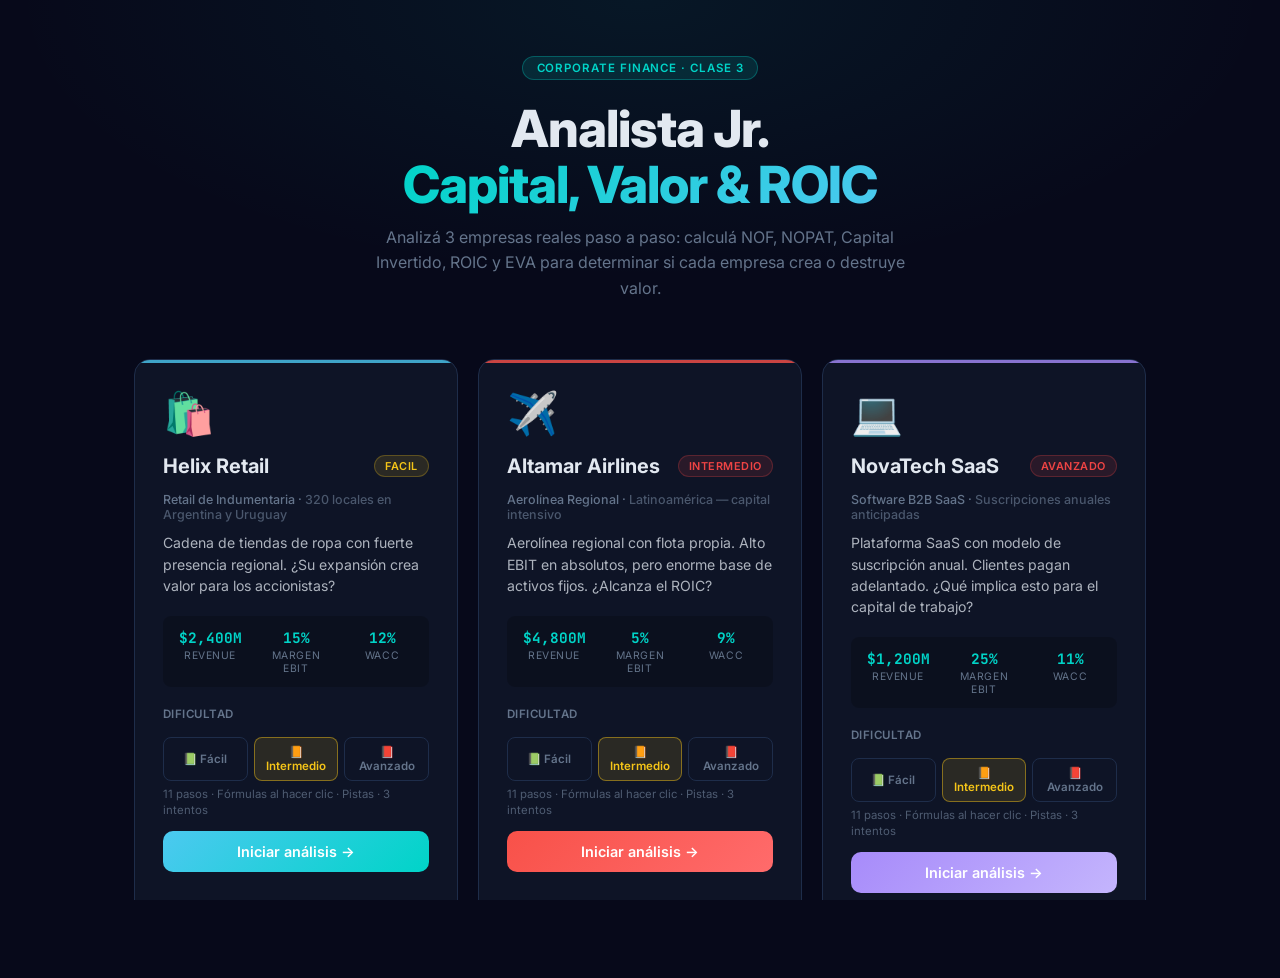
==== index.html @ ceae3098 "Rename game_c3.html to index.html" ====
<!DOCTYPE html>
<html lang="es">
<head>
<meta charset="UTF-8">
<meta name="viewport" content="width=device-width, initial-scale=1.0">
<title>Analista Jr. — Clase 3 · UdeSA Corporate Finance</title>
<link rel="preconnect" href="https://fonts.googleapis.com">
<link rel="preconnect" href="https://fonts.gstatic.com" crossorigin>
<link href="https://fonts.googleapis.com/css2?family=Inter:wght@300;400;500;600;700;800&family=JetBrains+Mono:wght@400;500;700&display=swap" rel="stylesheet">
<style>
:root {
  --bg: #07091A;
  --card: #0E1426;
  --card2: #131C35;
  --teal: #00D4C8;
  --green: #22C55E;
  --red: #EF4444;
  --yellow: #F5C518;
  --blue: #4CC9F0;
  --purple: #A78BFA;
  --text: #E2E8F0;
  --muted: #64748B;
  --border: #1E2D4A;
}
*{box-sizing:border-box;margin:0;padding:0}
html,body{height:100%;font-family:'Inter',sans-serif;background:var(--bg);color:var(--text);overflow-x:hidden}
.mono{font-family:'JetBrains Mono',monospace}

/* ─── SCREENS ─── */
.screen{display:none;opacity:0;transition:opacity .35s ease,transform .35s ease;transform:translateY(8px)}
.screen.active{display:flex;flex-direction:column;opacity:1;transform:translateY(0)}

/* ─── HOME SCREEN ─── */
#homeScreen{min-height:100vh;padding:0}
.home-hero{text-align:center;padding:56px 24px 40px;background:radial-gradient(ellipse 900px 400px at 50% 0%,rgba(0,212,200,.07) 0%,transparent 70%)}
.home-hero .badge{display:inline-block;background:rgba(0,212,200,.12);border:1px solid rgba(0,212,200,.3);color:var(--teal);font-size:.72rem;font-weight:600;letter-spacing:.08em;text-transform:uppercase;padding:4px 14px;border-radius:999px;margin-bottom:20px}
.home-hero h1{font-size:clamp(2rem,5vw,3.2rem);font-weight:800;letter-spacing:-.02em;line-height:1.1;margin-bottom:12px}
.home-hero h1 span{background:linear-gradient(135deg,var(--teal),var(--blue));-webkit-background-clip:text;-webkit-text-fill-color:transparent;background-clip:text}
.home-hero p{color:var(--muted);font-size:1rem;max-width:540px;margin:0 auto 10px;line-height:1.6}
.home-hero .sub{font-size:.82rem;color:var(--muted);opacity:.7}
.cases-grid{display:grid;grid-template-columns:repeat(auto-fit,minmax(300px,1fr));gap:20px;max-width:1060px;margin:0 auto;padding:8px 24px 56px}
.case-card{background:var(--card);border:1px solid var(--border);border-radius:16px;padding:28px;cursor:pointer;transition:transform .2s,box-shadow .2s,border-color .2s;position:relative;overflow:hidden}
.case-card::before{content:'';position:absolute;top:0;left:0;right:0;height:3px;background:var(--accent-color);opacity:.8}
.case-card:hover{transform:translateY(-4px);box-shadow:0 20px 60px rgba(0,0,0,.5);border-color:var(--accent-color)}
.case-icon{font-size:2.6rem;margin-bottom:16px;display:block}
.case-meta{display:flex;align-items:center;gap:10px;margin-bottom:14px}
.case-name{font-size:1.25rem;font-weight:700;flex:1}
.difficulty-badge{font-size:.68rem;font-weight:600;padding:3px 10px;border-radius:999px;letter-spacing:.05em;text-transform:uppercase}
.diff-intermedio{background:rgba(245,197,24,.12);color:var(--yellow);border:1px solid rgba(245,197,24,.25)}
.diff-avanzado{background:rgba(239,68,68,.12);color:var(--red);border:1px solid rgba(239,68,68,.25)}
/* ── Difficulty selector ── */
.diff-selector{display:flex;gap:6px;margin:16px 0 6px;flex-wrap:wrap}
.diff-pill{flex:1;padding:7px 6px;border-radius:8px;border:1px solid var(--border);background:transparent;color:var(--muted);font-family:'Inter',sans-serif;font-size:.72rem;font-weight:600;cursor:pointer;transition:all .2s;text-align:center;min-width:68px}
.diff-pill:hover{border-color:rgba(255,255,255,.25);color:var(--text)}
.diff-pill.dp-f.active{background:rgba(34,197,94,.12);border-color:rgba(34,197,94,.45);color:var(--green)}
.diff-pill.dp-a.active{background:rgba(245,197,24,.12);border-color:rgba(245,197,24,.45);color:var(--yellow)}
.diff-pill.dp-s.active{background:rgba(239,68,68,.12);border-color:rgba(239,68,68,.45);color:var(--red)}
.diff-desc{font-size:.71rem;color:var(--muted);min-height:15px;margin-bottom:12px;line-height:1.4;opacity:.75}
/* ── Difficulty badge in header ── */
.hdr-diff-badge{font-size:.68rem;font-weight:700;padding:3px 10px;border-radius:20px;letter-spacing:.04em}
.case-sector{font-size:.78rem;color:var(--muted);margin-bottom:10px;font-weight:500}
.case-tagline{font-size:.88rem;color:var(--text);opacity:.75;line-height:1.5;margin-bottom:20px}
.case-stats{display:flex;gap:16px;margin-bottom:20px;padding:12px;background:rgba(0,0,0,.2);border-radius:8px}
.case-stat{text-align:center;flex:1}
.case-stat .val{font-family:'JetBrains Mono',monospace;font-size:.9rem;font-weight:700;color:var(--teal)}
.case-stat .lbl{font-size:.65rem;color:var(--muted);text-transform:uppercase;letter-spacing:.05em;margin-top:2px}
.btn-start{width:100%;padding:12px;border:none;border-radius:10px;font-family:'Inter',sans-serif;font-size:.9rem;font-weight:600;cursor:pointer;background:linear-gradient(135deg,var(--accent-color),var(--accent-color2,var(--accent-color)));color:#fff;transition:opacity .2s,transform .1s}
.btn-start:hover{opacity:.9;transform:scale(1.01)}
.btn-start:active{transform:scale(.99)}

/* ─── GAME SCREEN ─── */
#gameScreen{min-height:100vh}
.game-header{display:flex;align-items:center;gap:16px;padding:14px 24px;background:rgba(14,20,38,.9);backdrop-filter:blur(12px);border-bottom:1px solid var(--border);position:sticky;top:0;z-index:100}
.btn-back{background:none;border:1px solid var(--border);color:var(--muted);padding:7px 14px;border-radius:8px;cursor:pointer;font-size:.82rem;font-family:'Inter',sans-serif;transition:all .2s;white-space:nowrap}
.btn-back:hover{border-color:var(--text);color:var(--text)}
.header-case{display:flex;align-items:center;gap:10px;flex:1}
.header-case-icon{font-size:1.4rem}
.header-case-name{font-weight:700;font-size:1rem}
.header-score{font-family:'JetBrains Mono',monospace;font-size:.9rem;color:var(--yellow);font-weight:700;white-space:nowrap}
.progress-bar-wrap{display:flex;align-items:center;gap:8px;flex:1;max-width:400px}
.progress-steps{display:flex;gap:4px;flex:1}
.step-dot{height:6px;flex:1;border-radius:3px;background:var(--border);transition:background .4s}
.step-dot.done{background:var(--green)}
.step-dot.active{background:var(--teal);animation:pulse-bar 1.5s ease-in-out infinite}
@keyframes pulse-bar{0%,100%{opacity:1}50%{opacity:.6}}
.step-label{font-size:.72rem;color:var(--muted);white-space:nowrap}

.game-body{display:grid;grid-template-columns:280px 1fr 240px;gap:0;flex:1;height:calc(100vh - 57px);overflow:hidden}

/* ─── DATA ROOM ─── */
.data-room{background:var(--card);border-right:1px solid var(--border);overflow-y:auto;padding:20px 16px}
.data-room::-webkit-scrollbar{width:4px}
.data-room::-webkit-scrollbar-track{background:transparent}
.data-room::-webkit-scrollbar-thumb{background:var(--border);border-radius:2px}
.dr-title{font-size:.7rem;font-weight:700;letter-spacing:.1em;text-transform:uppercase;color:var(--muted);margin-bottom:16px;display:flex;align-items:center;gap:6px}
.dr-section{margin-bottom:20px;padding:14px;border-radius:10px;border:1px solid transparent;transition:background .3s,border-color .3s}
.dr-section.highlight{background:rgba(0,212,200,.06);border-color:rgba(0,212,200,.2)}
.dr-section-title{font-size:.68rem;font-weight:700;text-transform:uppercase;letter-spacing:.08em;color:var(--muted);margin-bottom:10px;display:flex;align-items:center;gap:6px}
.dr-row{display:flex;justify-content:space-between;align-items:center;padding:5px 0;border-bottom:1px solid rgba(255,255,255,.04)}
.dr-row:last-child{border-bottom:none}
.dr-row-label{font-size:.78rem;color:var(--text);opacity:.8}
.dr-row-val{font-family:'JetBrains Mono',monospace;font-size:.8rem;font-weight:500;color:var(--teal)}
.dr-row.highlighted .dr-row-label{color:var(--teal);font-weight:600}
.dr-row.highlighted .dr-row-val{color:var(--yellow)}

/* ─── CENTER CONTENT ─── */
.center-content{overflow-y:auto;padding:28px 32px;background:var(--bg)}
.center-content::-webkit-scrollbar{width:5px}
.center-content::-webkit-scrollbar-track{background:transparent}
.center-content::-webkit-scrollbar-thumb{background:var(--border);border-radius:3px}
.step-header{margin-bottom:24px}
.step-number{font-size:.7rem;font-weight:700;text-transform:uppercase;letter-spacing:.1em;color:var(--muted);margin-bottom:6px}
.step-title{font-size:1.5rem;font-weight:700;margin-bottom:8px;line-height:1.2}
.step-task{font-size:.92rem;color:var(--text);opacity:.8;line-height:1.6;margin-bottom:20px}

.formula-toggle{display:inline-flex;align-items:center;gap:6px;background:transparent;border:1px solid rgba(0,212,200,.25);border-radius:20px;padding:5px 14px;color:var(--teal);font-size:.75rem;font-weight:600;cursor:pointer;margin-bottom:14px;transition:all .2s;user-select:none;font-family:'Inter',sans-serif}
.formula-toggle:hover{background:rgba(0,212,200,.08);border-color:var(--teal)}
.formula-toggle .ft-arrow{transition:transform .2s;font-size:.8rem}
.formula-toggle.open .ft-arrow{transform:rotate(90deg)}
.formula-box{display:none;background:var(--card2);border:1px solid rgba(0,212,200,.2);border-radius:10px;padding:16px 20px;margin-bottom:18px;border-left:3px solid var(--teal);animation:fadeSlide .2s ease}
.formula-box.open{display:block}
@keyframes fadeSlide{from{opacity:0;transform:translateY(-6px)}to{opacity:1;transform:translateY(0)}}
.formula-label{font-size:.65rem;text-transform:uppercase;letter-spacing:.08em;color:var(--muted);margin-bottom:8px}
.formula-code{font-family:'JetBrains Mono',monospace;font-size:1rem;color:var(--teal);font-weight:500}

.input-section{margin-bottom:20px}
.input-label{font-size:.8rem;font-weight:600;color:var(--muted);margin-bottom:8px;text-transform:uppercase;letter-spacing:.05em}
.answer-row{display:flex;gap:10px;align-items:center}
.answer-input{background:var(--card);border:2px solid var(--border);border-radius:10px;padding:12px 16px;font-family:'JetBrains Mono',monospace;font-size:1.1rem;color:var(--text);width:180px;outline:none;transition:border-color .2s}
.answer-input:focus{border-color:var(--teal)}
.answer-input.correct{border-color:var(--green);background:rgba(34,197,94,.08)}
.answer-input.wrong{border-color:var(--red);background:rgba(239,68,68,.08);animation:shake .4s ease}
.input-unit{font-family:'JetBrains Mono',monospace;font-size:.9rem;color:var(--muted)}
@keyframes shake{0%,100%{transform:translateX(0)}20%{transform:translateX(-6px)}40%{transform:translateX(6px)}60%{transform:translateX(-4px)}80%{transform:translateX(4px)}}
.btn-verify{padding:12px 24px;border:none;border-radius:10px;background:var(--teal);color:#07091A;font-family:'Inter',sans-serif;font-weight:700;font-size:.9rem;cursor:pointer;transition:all .2s}
.btn-verify:hover{background:#00b8ad;transform:scale(1.02)}
.btn-verify:active{transform:scale(.98)}
.btn-verify:disabled{opacity:.4;cursor:not-allowed;transform:none}
.btn-hint{padding:10px 18px;border:1px solid var(--border);border-radius:10px;background:transparent;color:var(--muted);font-family:'Inter',sans-serif;font-size:.82rem;cursor:pointer;transition:all .2s}
.btn-hint:hover{border-color:var(--yellow);color:var(--yellow)}

.feedback-box{padding:14px 18px;border-radius:10px;margin-top:16px;font-size:.88rem;line-height:1.6;display:none}
.feedback-box.correct{background:rgba(34,197,94,.1);border:1px solid rgba(34,197,94,.25);color:var(--green);display:block}
.feedback-box.wrong{background:rgba(239,68,68,.1);border:1px solid rgba(239,68,68,.25);color:var(--red);display:block}
.feedback-box.info{background:rgba(0,212,200,.08);border:1px solid rgba(0,212,200,.2);color:var(--teal);display:block}

.hint-box{background:rgba(245,197,24,.07);border:1px solid rgba(245,197,24,.2);border-radius:10px;padding:14px 18px;margin-top:14px;font-size:.85rem;color:var(--yellow);line-height:1.6;display:none}
.hint-box.visible{display:block}

.attempts-row{display:flex;gap:6px;margin-top:10px;align-items:center}
.attempt-dot{width:8px;height:8px;border-radius:50%;background:var(--border)}
.attempt-dot.used.first{background:var(--green)}
.attempt-dot.used{background:var(--red)}
.attempts-label{font-size:.72rem;color:var(--muted)}

.btn-next{padding:12px 28px;border:none;border-radius:10px;background:linear-gradient(135deg,var(--teal),var(--blue));color:#07091A;font-family:'Inter',sans-serif;font-weight:700;font-size:.95rem;cursor:pointer;transition:all .2s;display:none;margin-top:20px}
.btn-next:hover{opacity:.9;transform:scale(1.02)}
.btn-next.visible{display:inline-block}
.btn-next.pulse{animation:pulse-btn 1.5s ease-in-out infinite}
@keyframes pulse-btn{0%,100%{box-shadow:0 0 0 0 rgba(0,212,200,.4)}50%{box-shadow:0 0 0 8px rgba(0,212,200,0)}}

/* classification step */
.classify-grid{display:grid;gap:12px}
.classify-item{background:var(--card);border:1px solid var(--border);border-radius:10px;padding:14px 16px}
.classify-item-name{font-size:.88rem;font-weight:600;margin-bottom:10px}
.classify-item-val{font-family:'JetBrains Mono',monospace;font-size:.8rem;color:var(--teal);margin-bottom:10px}
.classify-btns{display:flex;gap:6px;flex-wrap:wrap}
.classify-btn{padding:6px 12px;border-radius:6px;border:1px solid var(--border);background:transparent;color:var(--muted);font-size:.75rem;font-weight:600;cursor:pointer;transition:all .2s;font-family:'Inter',sans-serif}
.classify-btn:hover{border-color:var(--text);color:var(--text)}
.classify-btn.selected-activo{background:rgba(76,201,240,.15);border-color:var(--blue);color:var(--blue)}
.classify-btn.selected-pasivo{background:rgba(239,68,68,.15);border-color:var(--red);color:var(--red)}
.classify-btn.selected-noOp{background:rgba(100,116,139,.15);border-color:var(--muted);color:var(--muted)}
.classify-item.correct-item{border-color:var(--green);background:rgba(34,197,94,.05)}
.classify-item.wrong-item{border-color:var(--red);background:rgba(239,68,68,.05)}
.classify-item-feedback{font-size:.72rem;margin-top:6px;font-weight:600;display:none}
.classify-item.correct-item .classify-item-feedback{display:block;color:var(--green)}
.classify-item.wrong-item .classify-item-feedback{display:block;color:var(--red)}

/* dupont tree */
.dupont-tree{margin-top:20px;background:var(--card2);border:1px solid var(--border);border-radius:12px;padding:20px}
.dupont-title{font-size:.72rem;text-transform:uppercase;letter-spacing:.08em;color:var(--muted);margin-bottom:16px;font-weight:700}
.dupont-row{display:flex;align-items:center;justify-content:center;gap:12px;margin-bottom:10px;flex-wrap:wrap}
.dupont-box{background:var(--card);border:1px solid var(--border);border-radius:8px;padding:10px 16px;text-align:center;min-width:120px}
.dupont-box-label{font-size:.65rem;text-transform:uppercase;letter-spacing:.05em;color:var(--muted);margin-bottom:4px}
.dupont-box-val{font-family:'JetBrains Mono',monospace;font-size:1rem;font-weight:700;color:var(--teal)}
.dupont-op{font-size:1.2rem;color:var(--muted);font-weight:300}
.dupont-box.highlight{border-color:var(--teal);background:rgba(0,212,200,.08)}
.dupont-box.highlight .dupont-box-val{color:var(--yellow)}

/* eva step */
.comparison-card{display:grid;grid-template-columns:1fr 1fr;gap:16px;margin-top:16px}
.cmp-item{background:var(--card2);border:1px solid var(--border);border-radius:12px;padding:16px;text-align:center}
.cmp-label{font-size:.72rem;text-transform:uppercase;letter-spacing:.08em;color:var(--muted);margin-bottom:8px;font-weight:700}
.cmp-val{font-family:'JetBrains Mono',monospace;font-size:1.8rem;font-weight:700}
.cmp-val.teal{color:var(--teal)}
.cmp-val.yellow{color:var(--yellow)}
.verdict-compare{text-align:center;margin-top:14px;padding:12px;border-radius:10px;font-weight:700;font-size:.95rem}
.verdict-compare.positive{background:rgba(34,197,94,.1);color:var(--green);border:1px solid rgba(34,197,94,.2)}
.verdict-compare.negative{background:rgba(239,68,68,.1);color:var(--red);border:1px solid rgba(239,68,68,.2)}

.mc-options{display:flex;flex-direction:column;gap:10px;margin-top:16px}
.mc-option{padding:14px 18px;border:1px solid var(--border);border-radius:10px;cursor:pointer;transition:all .2s;font-size:.9rem;line-height:1.4}
.mc-option:hover{border-color:var(--teal);background:rgba(0,212,200,.05)}
.mc-option.selected{border-color:var(--teal);background:rgba(0,212,200,.08)}
.mc-option.correct{border-color:var(--green);background:rgba(34,197,94,.1);color:var(--green)}
.mc-option.wrong{border-color:var(--red);background:rgba(239,68,68,.1);color:var(--red)}

/* ─── NOTEBOOK ─── */
.notebook{background:var(--card);border-left:1px solid var(--border);padding:20px 16px;overflow-y:auto}
.notebook::-webkit-scrollbar{width:4px}
.notebook::-webkit-scrollbar-thumb{background:var(--border);border-radius:2px}
.nb-title{font-size:.7rem;font-weight:700;letter-spacing:.1em;text-transform:uppercase;color:var(--muted);margin-bottom:16px;display:flex;align-items:center;gap:6px}
.nb-row{display:flex;justify-content:space-between;align-items:center;padding:8px 0;border-bottom:1px solid rgba(255,255,255,.04)}
.nb-row:last-child{border-bottom:none}
.nb-label{font-size:.78rem;color:var(--muted)}
.nb-val{font-family:'JetBrains Mono',monospace;font-size:.85rem;font-weight:600;color:var(--muted);transition:color .4s,opacity .4s}
.nb-val.filled{color:var(--teal)}
.nb-val.filled.flash{animation:nb-flash .6s ease}
@keyframes nb-flash{0%{background:rgba(0,212,200,.3);border-radius:4px}100%{background:transparent}}
.nb-divider{border-top:1px solid var(--border);margin:8px 0}

/* ─── RESULTS SCREEN ─── */
#resultsScreen{min-height:100vh;padding:0;align-items:stretch}
.results-header{display:flex;align-items:center;gap:16px;padding:14px 24px;background:rgba(14,20,38,.9);border-bottom:1px solid var(--border)}
.results-body{flex:1;padding:40px 24px;max-width:900px;margin:0 auto;width:100%}
.verdict-card{border-radius:20px;padding:36px;margin-bottom:36px;text-align:center;position:relative;overflow:hidden}
.verdict-card::before{content:'';position:absolute;inset:0;background:radial-gradient(ellipse 600px 300px at 50% 50%,rgba(255,255,255,.04) 0%,transparent 70%)}
.verdict-card.crea{background:linear-gradient(135deg,rgba(34,197,94,.12),rgba(0,212,200,.08));border:1px solid rgba(34,197,94,.25)}
.verdict-card.destruye{background:linear-gradient(135deg,rgba(239,68,68,.12),rgba(245,197,24,.04));border:1px solid rgba(239,68,68,.25)}
.verdict-icon{font-size:3.5rem;margin-bottom:12px;display:block}
.verdict-title{font-size:2rem;font-weight:800;margin-bottom:8px;letter-spacing:-.02em}
.verdict-title.green{color:var(--green)}
.verdict-title.red{color:var(--red)}
.verdict-subtitle{font-size:1rem;color:var(--text);opacity:.7;margin-bottom:16px}
.verdict-eva{font-family:'JetBrains Mono',monospace;font-size:1.4rem;font-weight:700}
.results-grid{display:grid;grid-template-columns:repeat(auto-fit,minmax(200px,1fr));gap:16px;margin-bottom:28px}
.result-metric{background:var(--card);border:1px solid var(--border);border-radius:12px;padding:20px;text-align:center}
.result-metric-label{font-size:.7rem;text-transform:uppercase;letter-spacing:.08em;color:var(--muted);margin-bottom:8px;font-weight:700}
.result-metric-val{font-family:'JetBrains Mono',monospace;font-size:1.6rem;font-weight:700;color:var(--teal)}
.score-section{background:var(--card2);border:1px solid var(--border);border-radius:16px;padding:28px;text-align:center;margin-bottom:28px}
.score-title{font-size:.8rem;text-transform:uppercase;letter-spacing:.1em;color:var(--muted);margin-bottom:10px;font-weight:700}
.score-value{font-family:'JetBrains Mono',monospace;font-size:3rem;font-weight:800;color:var(--yellow);margin-bottom:8px}
.score-rank{font-size:1.1rem;font-weight:700;color:var(--text);margin-bottom:4px}
.score-max{font-size:.8rem;color:var(--muted)}
.bonus-badge{display:inline-block;background:linear-gradient(135deg,rgba(245,197,24,.2),rgba(245,197,24,.1));border:1px solid rgba(245,197,24,.35);color:var(--yellow);padding:6px 18px;border-radius:999px;font-size:.82rem;font-weight:700;margin-top:10px;display:none}
.bonus-badge.visible{display:inline-block}
.results-actions{display:flex;gap:12px;justify-content:center;flex-wrap:wrap}
.btn-another{padding:14px 32px;border:none;border-radius:12px;background:linear-gradient(135deg,var(--teal),var(--blue));color:#07091A;font-family:'Inter',sans-serif;font-weight:700;font-size:1rem;cursor:pointer;transition:all .2s}
.btn-another:hover{opacity:.9;transform:scale(1.02)}
.btn-home-results{padding:14px 28px;border:1px solid var(--border);border-radius:12px;background:transparent;color:var(--text);font-family:'Inter',sans-serif;font-size:.9rem;cursor:pointer;transition:all .2s}
.btn-home-results:hover{border-color:var(--text)}

/* ─── MOBILE ─── */
@media(max-width:768px){
  .game-body{grid-template-columns:1fr;height:auto;overflow:visible}
  .data-room{border-right:none;border-bottom:1px solid var(--border);max-height:280px;overflow-y:auto}
  .notebook{border-left:none;border-top:1px solid var(--border)}
  .center-content{padding:20px 16px}
  .cases-grid{grid-template-columns:1fr}
  .game-header{flex-wrap:wrap;gap:10px}
  .progress-bar-wrap{min-width:100%;order:3}
  .comparison-card{grid-template-columns:1fr}
  .dupont-row{gap:8px}
}

/* scrollbars global */
::-webkit-scrollbar{width:6px;height:6px}
::-webkit-scrollbar-track{background:var(--bg)}
::-webkit-scrollbar-thumb{background:var(--border);border-radius:3px}

/* nof info boxes */
.nof-info{display:flex;gap:12px;margin-bottom:16px;flex-wrap:wrap}
.nof-box{background:var(--card2);border:1px solid var(--border);border-radius:8px;padding:12px 16px;flex:1;min-width:140px}
.nof-box-label{font-size:.65rem;text-transform:uppercase;letter-spacing:.06em;color:var(--muted);margin-bottom:4px}
.nof-box-val{font-family:'JetBrains Mono',monospace;font-size:1.1rem;font-weight:700;color:var(--blue)}

.step-content{animation:slide-in .3s ease}
@keyframes slide-in{from{opacity:0;transform:translateX(20px)}to{opacity:1;transform:translateX(0)}}
</style>
</head>
<body>

<!-- ═══════════════ HOME SCREEN ═══════════════ -->
<div id="homeScreen" class="screen active">
  <div class="home-hero">
    <div class="badge"> Corporate Finance · Clase 3</div>
    <h1>Analista Jr.<br><span>Capital, Valor & ROIC</span></h1>
    <p>Analizá 3 empresas reales paso a paso: calculá NOF, NOPAT, Capital Invertido, ROIC y EVA para determinar si cada empresa crea o destruye valor.</p>
  </div>
  <div class="cases-grid">
    <!-- cards injected by JS -->
  </div>
</div>

<!-- ═══════════════ GAME SCREEN ═══════════════ -->
<div id="gameScreen" class="screen">
  <div class="game-header">
    <button class="btn-back" onclick="confirmBack()">← Inicio</button>
    <div class="header-case">
      <span class="header-case-icon" id="hdrIcon"></span>
      <span class="header-case-name" id="hdrName"></span>
      <span class="hdr-diff-badge" id="hdrDiff" style="margin-left:8px;padding:3px 10px;border-radius:20px;font-size:.68rem;font-weight:700"></span>
    </div>
    <div class="progress-bar-wrap">
      <div class="progress-steps" id="progressDots"></div>
      <span class="step-label" id="stepLabel">Paso 1/10</span>
    </div>
    <div class="header-score">⭐ <span id="headerScore">0</span> pts</div>
  </div>
  <div class="game-body">
    <div class="data-room" id="dataRoom">
      <div class="dr-title">📊 Data Room</div>
      <!-- injected by JS -->
    </div>
    <div class="center-content" id="centerContent">
      <!-- injected by JS -->
    </div>
    <div class="notebook" id="notebook">
      <div class="nb-title">📋 Tu análisis</div>
      <!-- injected by JS -->
    </div>
  </div>
</div>

<!-- ═══════════════ RESULTS SCREEN ═══════════════ -->
<div id="resultsScreen" class="screen">
  <div class="results-header">
    <button class="btn-back" onclick="showHome()">← Inicio</button>
    <div class="header-case">
      <span class="header-case-icon" id="resIcon"></span>
      <span class="header-case-name" id="resName"></span>
    </div>
    <div class="header-score">⭐ <span id="resScoreHdr">0</span> pts</div>
  </div>
  <div class="results-body">
    <div class="verdict-card" id="verdictCard">
      <span class="verdict-icon" id="verdictIcon"></span>
      <div class="verdict-title" id="verdictTitle"></div>
      <div class="verdict-subtitle" id="verdictSubtitle"></div>
      <div class="verdict-eva mono" id="verdictEva"></div>
    </div>
    <div class="results-grid" id="resultsGrid"></div>
    <div class="score-section">
      <div class="score-title">Puntaje Final</div>
      <div class="score-value" id="finalScore">0</div>
      <div class="score-rank" id="finalRank"></div>
      <div class="score-max">Máximo: 800 pts (600 + 200 bonus)</div>
      <div class="bonus-badge" id="bonusBadge">🌟 ¡Analista Estrella! +200 bonus</div>
    </div>
    <div class="results-actions">
      <button class="btn-another" onclick="goNextCase()">Analizar otra empresa →</button>
      <button class="btn-home-results" onclick="showHome()">Volver al inicio</button>
    </div>
  </div>
</div>

<script>
// ═══════════════════════════════════════════════════════════════
// GAME DATA
// ═══════════════════════════════════════════════════════════════
const CASES = [
  {
    id: 0,
    icon: '🛍️',
    color: '#4CC9F0',
    color2: '#00D4C8',
    name: 'Helix Retail',
    sector: 'Retail de Indumentaria',
    sectorDetail: '320 locales en Argentina y Uruguay',
    difficulty: 'facil',
    diffClass: 'diff-intermedio',
    tagline: 'Cadena de tiendas de ropa con fuerte presencia regional. ¿Su expansión crea valor para los accionistas?',
    revenue: 2400, cogs: 1440, grossProfit: 960, grossMargin: 40,
    ebit: 360, ebitMargin: 15, tax: 30, nopat: 252, nopatMargin: 10.5, wacc: 12,
    dso: 30, dio: 122, dpo: 91, ccc: 61, capitalTurnover: 2.73, spread: 16.6,
    items: [
      { name: 'Cuentas por Cobrar', value: 200, cat: 'activo' },
      { name: 'Inventario', value: 480, cat: 'activo' },
      { name: 'Cuentas por Pagar', value: 360, cat: 'pasivo' },
      { name: 'Gastos Devengados', value: 120, cat: 'pasivo' },
      { name: 'Caja', value: 150, cat: 'noOp' },
      { name: 'Deuda CP', value: 200, cat: 'noOp' },
    ],
    afn: 600, ain: 80,
    nof: 200, ci: 880,
    roic: 28.636, eva: 146.16,
    verdict: 'crea',
    stats: [{ val: '$2,400M', lbl: 'Revenue' }, { val: '15%', lbl: 'Margen EBIT' }, { val: '12%', lbl: 'WACC' }]
  },
  {
    id: 1,
    icon: '✈️',
    color: '#F85149',
    color2: '#FF6B6B',
    name: 'Altamar Airlines',
    sector: 'Aerolínea Regional',
    sectorDetail: 'Latinoamérica — capital intensivo',
    difficulty: 'Intermedio',
    diffClass: 'diff-avanzado',
    tagline: 'Aerolínea regional con flota propia. Alto EBIT en absolutos, pero enorme base de activos fijos. ¿Alcanza el ROIC?',
    revenue: 4800, cogs: 3840, grossProfit: 960, grossMargin: 20,
    ebit: 240, ebitMargin: 5, tax: 30, nopat: 168, nopatMargin: 3.5, wacc: 9,
    dso: 15, dio: 34, dpo: 46, ccc: 3, capitalTurnover: 1.54, spread: -3.6,
    items: [
      { name: 'Cuentas por Cobrar', value: 200, cat: 'activo' },
      { name: 'Inventario Combustible', value: 360, cat: 'activo' },
      { name: 'Pagos Anticipados', value: 120, cat: 'activo' },
      { name: 'Cuentas por Pagar', value: 480, cat: 'pasivo' },
      { name: 'Ingresos Diferidos (tickets)', value: 400, cat: 'pasivo' },
      { name: 'Caja', value: 300, cat: 'noOp' },
      { name: 'Bonos LP', value: 2000, cat: 'noOp' },
    ],
    afn: 3200, ain: 120,
    nof: -200, ci: 3120,
    roic: 5.385, eva: -112.0,
    verdict: 'destruye',
    stats: [{ val: '$4,800M', lbl: 'Revenue' }, { val: '5%', lbl: 'Margen EBIT' }, { val: '9%', lbl: 'WACC' }]
  },
  {
    id: 2,
    icon: '💻',
    color: '#A78BFA',
    color2: '#C4B5FD',
    name: 'NovaTech SaaS',
    sector: 'Software B2B SaaS',
    sectorDetail: 'Suscripciones anuales anticipadas',
    difficulty: 'Avanzado',
    diffClass: 'diff-avanzado',
    tagline: 'Plataforma SaaS con modelo de suscripción anual. Clientes pagan adelantado. ¿Qué implica esto para el capital de trabajo?',
    revenue: 1200, cogs: 240, grossProfit: 960, grossMargin: 80,
    ebit: 300, ebitMargin: 25, tax: 30, nopat: 210, nopatMargin: 17.5, wacc: 11,
    dso: 55, dio: 0, dpo: 30, ccc: 25, capitalTurnover: 2.14, spread: 26.5,
    items: [
      { name: 'Cuentas por Cobrar', value: 180, cat: 'activo' },
      { name: 'Gastos Prepagos', value: 60, cat: 'activo' },
      { name: 'Cuentas por Pagar', value: 80, cat: 'pasivo' },
      { name: 'Accrued Liabilities', value: 40, cat: 'pasivo' },
      { name: 'Ingresos Diferidos', value: 200, cat: 'pasivo' },
      { name: 'Caja', value: 400, cat: 'noOp' },
      { name: 'Deuda LP', value: 600, cat: 'noOp' },
    ],
    afn: 160, ain: 480,
    nof: -80, ci: 560,
    roic: 37.5, eva: 148.0,
    verdict: 'crea',
    stats: [{ val: '$1,200M', lbl: 'Revenue' }, { val: '25%', lbl: 'Margen EBIT' }, { val: '11%', lbl: 'WACC' }]
  }
];

// ═══════════════════════════════════════════════════════════════
// DIFFICULTY CONFIG
// ═══════════════════════════════════════════════════════════════
const DIFF_KEYS = ['facil', 'intermedio', 'avanzado'];
const DIFFICULTY = {
  facil:      { label:'📗 Fácil',      maxAttempts:5, formulaOpen:true,  hideFormula:false, hints:true,  multiplier:1.0, showSolution:true  },
  intermedio: { label:'📙 Intermedio', maxAttempts:3, formulaOpen:false, hideFormula:false, hints:true,  multiplier:1.5, showSolution:true  },
  avanzado:   { label:'📕 Avanzado',   maxAttempts:2, formulaOpen:false, hideFormula:true,  hints:false, multiplier:2.0, showSolution:false }
};
const cardDifficulty = [1, 1, 1]; // default: intermedio

// ═══════════════════════════════════════════════════════════════
// STATE
// ═══════════════════════════════════════════════════════════════
let state = {
  currentCase: null,
  currentStep: 0,
  score: 0,
  difficulty: DIFFICULTY.intermedio,
  steps: [],
  stepAttempts: [],
  stepScores: [],
  notebook: { grossProfit: null, nopat: null, nof: null, ci: null, roic: null, spread: null, eva: null },
  classifyState: [],
  classifyVerified: false,
  allFirstTry: true,
  mcAnswered: false,
};

// ═══════════════════════════════════════════════════════════════
// SCREEN MANAGEMENT
// ═══════════════════════════════════════════════════════════════
function showScreen(id) {
  document.querySelectorAll('.screen').forEach(s => {
    s.classList.remove('active');
    s.style.display = 'none';
  });
  const el = document.getElementById(id);
  el.style.display = 'flex';
  requestAnimationFrame(() => el.classList.add('active'));
}

function showHome() {
  showScreen('homeScreen');
}

function confirmBack() {
  if (state.currentStep > 0) {
    if (!confirm('¿Salir del análisis? Perderás el progreso del caso actual.')) return;
  }
  showHome();
}

// ═══════════════════════════════════════════════════════════════
// HOME
// ═══════════════════════════════════════════════════════════════
function getDiffDesc(idx) {
  return [
    '10 pasos · Fórmulas visibles · Pistas · 5 intentos',
    '11 pasos · Fórmulas al hacer clic · Pistas · 3 intentos',
    '12 pasos · Sin fórmulas ni pistas · 2 intentos · ×2 pts'
  ][idx] || '';
}
function selectDiff(caseId, diffIdx) {
  cardDifficulty[caseId] = diffIdx;
  const sel = document.getElementById(`diffSel${caseId}`);
  if (sel) sel.querySelectorAll('.diff-pill').forEach((btn, i) => btn.classList.toggle('active', i === diffIdx));
  const desc = document.getElementById(`diffDesc${caseId}`);
  if (desc) desc.textContent = getDiffDesc(diffIdx);
}
function renderHome() {
  const grid = document.querySelector('.cases-grid');
  grid.innerHTML = CASES.map(c => `
    <div class="case-card" style="--accent-color:${c.color};--accent-color2:${c.color2}">
      <span class="case-icon">${c.icon}</span>
      <div class="case-meta">
        <span class="case-name">${c.name}</span>
        <span class="difficulty-badge ${c.diffClass}">${c.difficulty}</span>
      </div>
      <div class="case-sector">${c.sector} · <span style="opacity:.7">${c.sectorDetail}</span></div>
      <div class="case-tagline">${c.tagline}</div>
      <div class="case-stats">
        ${c.stats.map(s => `<div class="case-stat"><div class="val">${s.val}</div><div class="lbl">${s.lbl}</div></div>`).join('')}
      </div>
      <div style="font-size:.72rem;color:var(--muted);margin:14px 0 4px;font-weight:600;letter-spacing:.04em;text-transform:uppercase">Dificultad</div>
      <div class="diff-selector" id="diffSel${c.id}" onclick="event.stopPropagation()">
        <button class="diff-pill dp-f ${cardDifficulty[c.id]===0?'active':''}" onclick="selectDiff(${c.id},0)">📗 Fácil</button>
        <button class="diff-pill dp-a ${cardDifficulty[c.id]===1?'active':''}" onclick="selectDiff(${c.id},1)">📙 Intermedio</button>
        <button class="diff-pill dp-s ${cardDifficulty[c.id]===2?'active':''}" onclick="selectDiff(${c.id},2)">📕 Avanzado</button>
      </div>
      <div class="diff-desc" id="diffDesc${c.id}">${getDiffDesc(cardDifficulty[c.id])}</div>
      <button class="btn-start" style="background:linear-gradient(135deg,${c.color},${c.color2})" onclick="startCase(${c.id})">Iniciar análisis →</button>
    </div>
  `).join('');
}

// ═══════════════════════════════════════════════════════════════
// STEP SEQUENCE
// ═══════════════════════════════════════════════════════════════
function getStepSequence(diffKey) {
  const base = ['grossProfit','margenBruto','nopat','margenNopat','classify','nof','ci','roic','spread','eva'];
  if (diffKey === 'intermedio') {
    const s = [...base];
    s.splice(7, 0, 'turnover'); // insert after 'ci'
    return s; // 11 steps
  }
  if (diffKey === 'avanzado') {
    const s = [...base];
    s.splice(4, 0, 'ccc');      // insert before 'classify'
    s.splice(8, 0, 'turnover'); // insert after 'ci'
    return s; // 12 steps
  }
  return base; // facil: 10 steps
}

// ═══════════════════════════════════════════════════════════════
// START CASE
// ═══════════════════════════════════════════════════════════════
function startCase(id) {
  const diffKey = DIFF_KEYS[cardDifficulty[id]];
  state.difficulty = DIFFICULTY[diffKey];
  state.steps = getStepSequence(diffKey);
  state.currentCase = CASES[id];
  state.currentStep = 0;
  state.score = 0;
  state.stepAttempts = state.steps.map(() => 0);
  state.stepScores = state.steps.map(() => 0);
  state.notebook = { grossProfit: null, nopat: null, nof: null, ci: null, roic: null, spread: null, eva: null };
  state.classifyState = state.currentCase.items.map(() => null);
  state.classifyVerified = false;
  state.allFirstTry = true;
  state.mcAnswered = false;

  document.getElementById('hdrIcon').textContent = state.currentCase.icon;
  document.getElementById('hdrName').textContent = state.currentCase.name;
  const hdrDiff = document.getElementById('hdrDiff');
  if (hdrDiff) {
    const D = state.difficulty;
    hdrDiff.textContent = D.label;
    hdrDiff.style.cssText = D === DIFFICULTY.facil
      ? 'background:rgba(34,197,94,.12);color:#22C55E;border:1px solid rgba(34,197,94,.3)'
      : D === DIFFICULTY.intermedio
      ? 'background:rgba(245,197,24,.12);color:#F5C518;border:1px solid rgba(245,197,24,.3)'
      : 'background:rgba(239,68,68,.12);color:#EF4444;border:1px solid rgba(239,68,68,.3)';
  }
  document.getElementById('headerScore').textContent = '0';
  document.getElementById('resIcon').textContent = state.currentCase.icon;
  document.getElementById('resName').textContent = state.currentCase.name;

  renderDataRoom();
  renderNotebook();
  renderProgressDots();
  renderStep();
  showScreen('gameScreen');
}

// ═══════════════════════════════════════════════════════════════
// DATA ROOM
// ═══════════════════════════════════════════════════════════════
function renderDataRoom() {
  const c = state.currentCase;
  const step = state.currentStep;
  const dr = document.getElementById('dataRoom');

  const activos = c.items.filter(i => i.cat === 'activo');
  const pasivos = c.items.filter(i => i.cat === 'pasivo');
  const noOps = c.items.filter(i => i.cat === 'noOp');

  const hl = (s) => step === s ? 'highlight' : '';

  dr.innerHTML = `
    <div class="dr-title">📊 Data Room — ${c.name}</div>

    <div class="dr-section ${step === 0 ? 'highlight' : ''}">
      <div class="dr-section-title">📈 Estado de Resultados</div>
      <div class="dr-row"><span class="dr-row-label">Revenue</span><span class="dr-row-val">$${fmt(c.revenue)}M</span></div>
      <div class="dr-row"><span class="dr-row-label">COGS</span><span class="dr-row-val">$${fmt(c.cogs)}M</span></div>
      <div class="dr-row"><span class="dr-row-label">EBIT</span><span class="dr-row-val">$${fmt(c.ebit)}M</span></div>
      <div class="dr-row"><span class="dr-row-label">Margen EBIT</span><span class="dr-row-val">${c.ebitMargin}%</span></div>
      <div class="dr-row"><span class="dr-row-label">Tasa impositiva (t)</span><span class="dr-row-val">${c.tax}%</span></div>
    </div>

    <div class="dr-section ${step >= 1 && step <= 3 ? 'highlight' : ''}">
      <div class="dr-section-title">⚖️ Balance Operativo</div>
      ${activos.map(i => `<div class="dr-row"><span class="dr-row-label">${i.name}</span><span class="dr-row-val" style="color:var(--blue)">$${fmt(i.value)}M ↑</span></div>`).join('')}
      ${pasivos.map(i => `<div class="dr-row"><span class="dr-row-label">${i.name}</span><span class="dr-row-val" style="color:var(--red)">$${fmt(i.value)}M ↓</span></div>`).join('')}
      ${noOps.map(i => `<div class="dr-row"><span class="dr-row-label">${i.name}</span><span class="dr-row-val" style="color:var(--muted)">$${fmt(i.value)}M</span></div>`).join('')}
    </div>

    <div class="dr-section ${step >= 3 ? 'highlight' : ''}">
      <div class="dr-section-title">🏭 Activos de Largo Plazo</div>
      <div class="dr-row"><span class="dr-row-label">Activos Fijos Netos (AFN)</span><span class="dr-row-val">$${fmt(c.afn)}M</span></div>
      <div class="dr-row"><span class="dr-row-label">Activos Intangibles (AIN)</span><span class="dr-row-val">$${fmt(c.ain)}M</span></div>
    </div>

    <div class="dr-section ${step >= 4 ? 'highlight' : ''}">
      <div class="dr-section-title">💰 Costo de Capital</div>
      <div class="dr-row"><span class="dr-row-label">WACC</span><span class="dr-row-val">${c.wacc}%</span></div>
    </div>
  `;
}

// ═══════════════════════════════════════════════════════════════
// NOTEBOOK
// ═══════════════════════════════════════════════════════════════
function renderNotebook() {
  const c = state.currentCase;
  const nb = state.notebook;
  const el = document.getElementById('notebook');

  const row = (label, val, flash=false) => `
    <div class="nb-row">
      <span class="nb-label">${label}</span>
      <span class="nb-val ${val !== null ? 'filled' : ''} ${flash ? 'flash' : ''}">${val !== null ? val : '—'}</span>
    </div>`;

  el.innerHTML = `
    <div class="nb-title">📋 Tu análisis</div>
    ${row('Gross Profit', nb.grossProfit !== null ? `$${fmt(nb.grossProfit)}M` : null)}
    ${row('NOPAT', nb.nopat !== null ? `$${fmt(nb.nopat)}M` : null)}
    <div class="nb-divider"></div>
    ${row('NOF', nb.nof !== null ? `$${fmtSigned(nb.nof)}M` : null)}
    ${row('AFN', `$${fmt(c.afn)}M`)}
    ${row('AIN', `$${fmt(c.ain)}M`)}
    <div class="nb-divider"></div>
    ${row('CI', nb.ci !== null ? `$${fmt(nb.ci)}M` : null)}
    <div class="nb-divider"></div>
    ${row('ROIC', nb.roic !== null ? `${nb.roic}%` : null)}
    ${row('WACC', `${c.wacc}%`)}
    ${row('Spread', nb.spread !== null ? `${nb.spread}%` : null)}
    <div class="nb-divider"></div>
    ${row('EVA', nb.eva !== null ? `$${fmtSigned(nb.eva)}M` : null)}
    <div class="nb-divider"></div>
    <div class="nb-row"><span class="nb-label" style="font-size:.7rem;color:var(--muted)">Puntaje</span><span class="nb-val filled" style="color:var(--yellow)">${state.score} pts</span></div>
  `;
}

function fillNotebook(key, val) {
  state.notebook[key] = val;
  renderNotebook();
  // flash the newly filled item
  setTimeout(() => {
    const items = document.querySelectorAll('.nb-val.filled');
    items.forEach(el => el.classList.add('flash'));
    setTimeout(() => items.forEach(el => el.classList.remove('flash')), 700);
  }, 50);
}

// ═══════════════════════════════════════════════════════════════
// PROGRESS DOTS
// ═══════════════════════════════════════════════════════════════
function renderProgressDots() {
  const steps = state.steps;
  const total = steps.length;
  const dots = document.getElementById('progressDots');
  dots.innerHTML = steps.map((sid, i) => {
    let cls = '';
    if (i < state.currentStep) cls = 'done';
    else if (i === state.currentStep) cls = 'active';
    return `<div class="step-dot ${cls}" title="${sid}"></div>`;
  }).join('');
  document.getElementById('stepLabel').textContent = `Paso ${state.currentStep + 1}/${total}`;
}

// ═══════════════════════════════════════════════════════════════
// STEP NUMBER HELPER
// ═══════════════════════════════════════════════════════════════
function stepNum() {
  return `Paso ${state.currentStep + 1} de ${state.steps.length}`;
}

// ═══════════════════════════════════════════════════════════════
// DIFFICULTY RENDER HELPERS
// ═══════════════════════════════════════════════════════════════
function fmtToggle(label='Ver fórmula') {
  const D = state.difficulty;
  if (D.hideFormula) return '';
  return `<button class="formula-toggle" id="formulaToggleBtn" onclick="toggleFormula()"><span class="ft-label">${label}</span><span class="ft-arrow">›</span></button>`;
}
function fmtHint() {
  return state.difficulty.hints ? `<button class="btn-hint" onclick="toggleHint()">💡 Pista</button>` : '';
}
function fmtDots() {
  return Array.from({length: state.difficulty.maxAttempts}, (_,i) =>
    `<div class="attempt-dot" id="dot${i}"></div>`
  ).join('');
}

// ═══════════════════════════════════════════════════════════════
// STEP RENDERER
// ═══════════════════════════════════════════════════════════════
function renderStep() {
  renderDataRoom();
  renderProgressDots();
  const c = state.currentCase;
  const s = state.currentStep;
  const container = document.getElementById('centerContent');

  container.innerHTML = '';
  const div = document.createElement('div');
  div.className = 'step-content';

  const stepId = state.steps[s];
  if      (stepId === 'grossProfit')  div.innerHTML = renderStepGrossProfit(c);
  else if (stepId === 'margenBruto')  div.innerHTML = renderStepMargenBruto(c);
  else if (stepId === 'nopat')        div.innerHTML = renderStepNopat(c);
  else if (stepId === 'margenNopat')  div.innerHTML = renderStepMargenNopat(c);
  else if (stepId === 'ccc')          div.innerHTML = renderStepCCC(c);
  else if (stepId === 'classify')     div.innerHTML = renderStepClassify(c);
  else if (stepId === 'nof')          div.innerHTML = renderStepNof(c);
  else if (stepId === 'ci')           div.innerHTML = renderStepCI(c);
  else if (stepId === 'turnover')     div.innerHTML = renderStepTurnover(c);
  else if (stepId === 'roic')         div.innerHTML = renderStepROIC(c);
  else if (stepId === 'spread')       div.innerHTML = renderStepSpread(c);
  else if (stepId === 'eva')          div.innerHTML = renderStepEVA(c);

  container.appendChild(div);
  attachStepListeners(s);
  if (state.difficulty.formulaOpen) {
    const box = document.getElementById('formulaBox');
    const btn = document.getElementById('formulaToggleBtn');
    if (box) box.classList.add('open');
    if (btn) { btn.classList.add('open'); const lbl = btn.querySelector('.ft-label'); if (lbl) lbl.textContent = lbl.textContent.replace('Ver ','Ocultar ').replace('ver ','ocultar '); }
  }
}

// ═══════════════════════════════════════════════════════════════
// STEP — NOPAT
// ═══════════════════════════════════════════════════════════════
function renderStepNopat(c) {
  return `
    <div class="step-header">
      <div class="step-number">${stepNum()} · NOPAT</div>
      <div class="step-title">Calculá el NOPAT</div>
      <div class="step-task">A partir del EBIT y la tasa impositiva, calculá el Net Operating Profit After Tax (resultado operativo neto de impuestos).</div>
    </div>
    ${fmtToggle()}
    <div class="formula-box" id="formulaBox">
      <div class="formula-label">Fórmula</div>
      <div class="formula-code">NOPAT = EBIT × (1 − t)</div>
    </div>
    <div class="nof-info">
      <div class="nof-box"><div class="nof-box-label">EBIT</div><div class="nof-box-val">$${fmt(c.ebit)}M</div></div>
      <div class="nof-box"><div class="nof-box-label">Tasa impositiva</div><div class="nof-box-val">${c.tax}%</div></div>
    </div>
    <div class="input-section">
      <div class="input-label">Tu respuesta</div>
      <div class="answer-row">
        <span class="input-unit">$</span>
        <input type="number" id="answerInput" class="answer-input" placeholder="tu respuesta..." step="0.1">
        <span class="input-unit">M</span>
        <button class="btn-verify" onclick="verifyStepNopat()">Verificar</button>
        ${fmtHint()}
      </div>
      <div class="attempts-row" id="attemptsRow">
        <span class="attempts-label">Intentos:</span>
        ${fmtDots()}
      </div>
    </div>
    <div class="hint-box" id="hintBox">
      Multiplicá el EBIT por el complemento de la tasa: <strong>(1 − ${c.tax/100}) = ${(1-c.tax/100).toFixed(2)}</strong><br>
      NOPAT = $${fmt(c.ebit)}M × ${(1-c.tax/100).toFixed(2)} = $<strong>?</strong>M
    </div>
    <div class="feedback-box" id="feedbackBox"></div>
    <button class="btn-next" id="btnNext" onclick="nextStep()">Siguiente paso →</button>
  `;
}

function verifyStepNopat() {
  const c = state.currentCase;
  const val = parseFloat(document.getElementById('answerInput').value);
  if (isNaN(val)) { showFeedback('Ingresá un número válido.', 'wrong'); return; }
  const si = state.currentStep;
  const att = ++state.stepAttempts[si];
  markAttemptDot(att - 1);

  if (Math.abs(val - c.nopat) <= 1) {
    awardPoints(si, att);
    fillNotebook('nopat', c.nopat);
    document.getElementById('answerInput').classList.add('correct');
    document.getElementById('answerInput').disabled = true;
    document.querySelector('.btn-verify').disabled = true;
    showFeedback(`✅ ¡Correcto! NOPAT = $${fmt(c.nopat)}M\n\nNOPAT es el resultado operativo after-tax, independiente de cómo se financia la empresa. Es la caja que genera el negocio operativo puro.`, 'correct');
    showNextBtn();
  } else {
    document.getElementById('answerInput').classList.add('wrong');
    setTimeout(()=>document.getElementById('answerInput').classList.remove('wrong'),500);
    const maxA = state.difficulty.maxAttempts;
    if (att >= maxA) {
      if (state.difficulty.showSolution) {
        showFeedback(`La respuesta correcta es: $${fmt(c.nopat)}M\nNOPAT = $${fmt(c.ebit)}M × (1 − ${c.tax/100}) = $${fmt(c.nopat)}M`, 'wrong');
        document.getElementById('answerInput').value = c.nopat;
      } else {
        showFeedback(`Límite de intentos alcanzado. NOPAT = $${fmt(c.nopat)}M (guardado en notebook).`, 'wrong');
      }
      document.getElementById('answerInput').disabled = true;
      document.querySelector('.btn-verify').disabled = true;
      awardPoints(si, att);
      fillNotebook('nopat', c.nopat);
      showNextBtn();
    } else {
      showFeedback(`Incorrecto. Intentos restantes: ${maxA - att}`, 'wrong');
    }
  }
}

// ═══════════════════════════════════════════════════════════════
// STEP — CLASSIFY
// ═══════════════════════════════════════════════════════════════
function renderStepClassify(c) {
  return `
    <div class="step-header">
      <div class="step-number">${stepNum()} · Clasificar Ítems</div>
      <div class="step-title">Clasificá los ítems del balance</div>
      <div class="step-task">Cada ítem del balance debe clasificarse en su categoría correcta. Los ítems operativos entran en el cálculo del Capital Invertido; los no operativos, no.</div>
    </div>
    ${fmtToggle('Ver categorías')}
    <div class="formula-box" id="formulaBox">
      <div class="formula-label">Categorías</div>
      <div class="formula-code" style="font-size:.85rem">Activo Op. · Pasivo Op. · No Operativo</div>
    </div>
    <div class="classify-grid" id="classifyGrid">
      ${c.items.map((item, i) => `
        <div class="classify-item" id="ci${i}">
          <div class="classify-item-name">${item.name}</div>
          <div class="classify-item-val">$${fmt(item.value)}M</div>
          <div class="classify-btns">
            <button class="classify-btn" data-idx="${i}" data-cat="activo" onclick="selectCat(${i},'activo')">Activo Op.</button>
            <button class="classify-btn" data-idx="${i}" data-cat="pasivo" onclick="selectCat(${i},'pasivo')">Pasivo Op.</button>
            <button class="classify-btn" data-idx="${i}" data-cat="noOp" onclick="selectCat(${i},'noOp')">No Operativo</button>
          </div>
          <div class="classify-item-feedback" id="cf${i}"></div>
        </div>
      `).join('')}
    </div>
    <div style="margin-top:20px;display:flex;gap:10px;flex-wrap:wrap">
      <button class="btn-verify" onclick="verifyStepClassify()">Verificar clasificación</button>
    </div>
    <div class="feedback-box" id="feedbackBox"></div>
    <button class="btn-next" id="btnNext" onclick="nextStep()">Siguiente paso →</button>
  `;
}

function selectCat(idx, cat) {
  if (state.classifyVerified) return;
  state.classifyState[idx] = cat;
  // update buttons
  const btns = document.querySelectorAll(`[data-idx="${idx}"]`);
  btns.forEach(b => {
    b.className = 'classify-btn';
    if (b.dataset.cat === cat) b.classList.add(`selected-${cat}`);
  });
}

function verifyStepClassify() {
  if (state.classifyVerified) return;
  const c = state.currentCase;
  const si = state.currentStep;
  const att = ++state.stepAttempts[si];

  // check if all selected
  const allSelected = state.classifyState.every(s => s !== null);
  if (!allSelected) {
    showFeedback('Clasificá todos los ítems antes de verificar.', 'wrong');
    return;
  }

  let allCorrect = true;
  c.items.forEach((item, i) => {
    const el = document.getElementById(`ci${i}`);
    const fb = document.getElementById(`cf${i}`);
    el.classList.remove('correct-item', 'wrong-item');
    if (state.classifyState[i] === item.cat) {
      el.classList.add('correct-item');
      fb.textContent = '✓ Correcto';
    } else {
      el.classList.add('wrong-item');
      const catName = item.cat === 'activo' ? 'Activo Operativo' : item.cat === 'pasivo' ? 'Pasivo Operativo' : 'No Operativo';
      fb.textContent = `✗ Es ${catName}`;
      allCorrect = false;
    }
  });

  if (allCorrect) {
    state.classifyVerified = true;
    awardPoints(si, att);
    showFeedback(`✅ ¡Clasificación perfecta!\n\nLos ítems No Operativos (caja, deuda financiera) NO entran en el cálculo del Capital Invertido operativo. Solo reflejan decisiones de financiamiento, no la operación del negocio.`, 'correct');
    showNextBtn();
  } else {
    if (att >= state.difficulty.maxAttempts) {
      // reveal all answers
      c.items.forEach((item, i) => {
        state.classifyState[i] = item.cat;
        const el = document.getElementById(`ci${i}`);
        const fb = document.getElementById(`cf${i}`);
        el.classList.remove('wrong-item');
        el.classList.add('correct-item');
        fb.textContent = '✓ Correcto';
        const btns = document.querySelectorAll(`[data-idx="${i}"]`);
        btns.forEach(b => {
          b.className = 'classify-btn';
          if (b.dataset.cat === item.cat) b.classList.add(`selected-${item.cat}`);
        });
      });
      state.classifyVerified = true;
      awardPoints(si, att);
      showFeedback('Respuesta correcta revelada. Revisá las categorías para aprender.', 'wrong');
      showNextBtn();
    } else {
      showFeedback(`Algunos ítems están mal clasificados. Revisalos e intentá de nuevo. (Intento ${att}/${state.difficulty.maxAttempts})`, 'wrong');
    }
  }
}

// ═══════════════════════════════════════════════════════════════
// STEP — NOF
// ═══════════════════════════════════════════════════════════════
function renderStepNof(c) {
  const activosOp = c.items.filter(i => i.cat === 'activo');
  const pasivosOp = c.items.filter(i => i.cat === 'pasivo');
  const totalActivos = activosOp.reduce((s, i) => s + i.value, 0);
  const totalPasivos = pasivosOp.reduce((s, i) => s + i.value, 0);

  return `
    <div class="step-header">
      <div class="step-number">${stepNum()} · NOF</div>
      <div class="step-title">Calculá las NOF</div>
      <div class="step-task">Necesidades Operativas de Fondos: la inversión neta que el negocio necesita en capital de trabajo operativo. ¡Puede ser negativa!</div>
    </div>
    ${fmtToggle()}
    <div class="formula-box" id="formulaBox">
      <div class="formula-label">Fórmula</div>
      <div class="formula-code">NOF = Activos Operativos − Pasivos Operativos</div>
    </div>
    <div class="nof-info">
      <div class="nof-box">
        <div class="nof-box-label">Activos Op. (total)</div>
        <div class="nof-box-val" style="color:var(--blue)">$${fmt(totalActivos)}M</div>
        <div style="font-size:.7rem;color:var(--muted);margin-top:4px">${activosOp.map(i=>i.name).join(', ')}</div>
      </div>
      <div class="nof-box">
        <div class="nof-box-label">Pasivos Op. (total)</div>
        <div class="nof-box-val" style="color:var(--red)">$${fmt(totalPasivos)}M</div>
        <div style="font-size:.7rem;color:var(--muted);margin-top:4px">${pasivosOp.map(i=>i.name).join(', ')}</div>
      </div>
    </div>
    <div class="input-section">
      <div class="input-label">Tu respuesta (puede ser negativa)</div>
      <div class="answer-row">
        <span class="input-unit">$</span>
        <input type="number" id="answerInput" class="answer-input" placeholder="tu respuesta..." step="0.1">
        <span class="input-unit">M</span>
        <button class="btn-verify" onclick="verifyStepNof()">Verificar</button>
        ${fmtHint()}
      </div>
      <div class="attempts-row" id="attemptsRow">
        <span class="attempts-label">Intentos:</span>
        ${fmtDots()}
      </div>
    </div>
    <div class="hint-box" id="hintBox">
      Sumá todos los activos operativos (${activosOp.map(i=>'$'+fmt(i.value)).join(' + ')}) = $${fmt(totalActivos)}M<br>
      Restá todos los pasivos operativos (${pasivosOp.map(i=>'$'+fmt(i.value)).join(' + ')}) = $${fmt(totalPasivos)}M<br>
      NOF = $${fmt(totalActivos)}M − $${fmt(totalPasivos)}M = <strong>?</strong>
    </div>
    <div class="feedback-box" id="feedbackBox"></div>
    <button class="btn-next" id="btnNext" onclick="nextStep()">Siguiente paso →</button>
  `;
}

function verifyStepNof() {
  const c = state.currentCase;
  const val = parseFloat(document.getElementById('answerInput').value);
  if (isNaN(val)) { showFeedback('Ingresá un número válido.', 'wrong'); return; }
  const si = state.currentStep;
  const att = ++state.stepAttempts[si];
  markAttemptDot(att - 1);

  if (Math.abs(val - c.nof) <= 1) {
    awardPoints(si, att);
    fillNotebook('nof', c.nof);
    document.getElementById('answerInput').classList.add('correct');
    document.getElementById('answerInput').disabled = true;
    document.querySelector('.btn-verify').disabled = true;

    let msg = `✅ ¡Correcto! NOF = $${fmtSigned(c.nof)}M\n\n`;
    if (c.nof < 0) {
      msg += `¡NOF negativa! Esto significa que los proveedores y clientes financian la operación del negocio. Es una ventaja competitiva enorme — la empresa usa el dinero de otros para operar. Clásico en aerolíneas y SaaS.`;
    } else {
      msg += `NOF positiva: la empresa necesita financiar $${fmt(c.nof)}M de capital de trabajo operativo con sus propios recursos (deuda o equity).`;
    }
    showFeedback(msg, 'correct');
    showNextBtn();
  } else {
    document.getElementById('answerInput').classList.add('wrong');
    setTimeout(()=>document.getElementById('answerInput').classList.remove('wrong'),500);
    const maxA3 = state.difficulty.maxAttempts;
    if (att >= maxA3) {
      if (state.difficulty.showSolution) {
        showFeedback(`Respuesta: $${fmtSigned(c.nof)}M. Activos op. − Pasivos op.`, 'wrong');
        document.getElementById('answerInput').value = c.nof;
      } else {
        showFeedback(`Límite de intentos. NOF = $${fmtSigned(c.nof)}M (guardado).`, 'wrong');
      }
      document.getElementById('answerInput').disabled = true;
      document.querySelector('.btn-verify').disabled = true;
      awardPoints(si, att);
      fillNotebook('nof', c.nof);
      showNextBtn();
    } else {
      showFeedback(`Incorrecto. Cuidado con el signo. Intentos restantes: ${maxA3 - att}`, 'wrong');
    }
  }
}

// ═══════════════════════════════════════════════════════════════
// STEP — CAPITAL INVERTIDO
// ═══════════════════════════════════════════════════════════════
function renderStepCI(c) {
  const nof = state.notebook.nof !== null ? state.notebook.nof : c.nof;
  return `
    <div class="step-header">
      <div class="step-number">${stepNum()} · Capital Invertido</div>
      <div class="step-title">Calculá el Capital Invertido</div>
      <div class="step-task">El Capital Invertido (CI) representa el total de recursos que el negocio operativo necesita para funcionar: capital de trabajo + activos fijos + intangibles.</div>
    </div>
    ${fmtToggle()}
    <div class="formula-box" id="formulaBox">
      <div class="formula-label">Fórmula — "Las Cajitas"</div>
      <div class="formula-code">CI = NOF + AFN + AIN</div>
    </div>
    <div class="nof-info">
      <div class="nof-box"><div class="nof-box-label">NOF (calc. paso 3)</div><div class="nof-box-val">$${fmtSigned(nof)}M</div></div>
      <div class="nof-box"><div class="nof-box-label">AFN</div><div class="nof-box-val">$${fmt(c.afn)}M</div></div>
      <div class="nof-box"><div class="nof-box-label">AIN</div><div class="nof-box-val">$${fmt(c.ain)}M</div></div>
    </div>
    <div class="input-section">
      <div class="input-label">Capital Invertido Total ($M)</div>
      <div class="answer-row">
        <span class="input-unit">$</span>
        <input type="number" id="answerInput" class="answer-input" placeholder="tu respuesta..." step="0.1">
        <span class="input-unit">M</span>
        <button class="btn-verify" onclick="verifyStepCI()">Verificar</button>
        ${fmtHint()}
      </div>
      <div class="attempts-row" id="attemptsRow">
        <span class="attempts-label">Intentos:</span>
        ${fmtDots()}
      </div>
    </div>
    <div class="hint-box" id="hintBox">
      CI = NOF + AFN + AIN = $${fmtSigned(nof)}M + $${fmt(c.afn)}M + $${fmt(c.ain)}M = <strong>?</strong>
    </div>
    <div class="feedback-box" id="feedbackBox"></div>
    <button class="btn-next" id="btnNext" onclick="nextStep()">Siguiente paso →</button>
  `;
}

function verifyStepCI() {
  const c = state.currentCase;
  const val = parseFloat(document.getElementById('answerInput').value);
  if (isNaN(val)) { showFeedback('Ingresá un número válido.', 'wrong'); return; }
  const si = state.currentStep;
  const att = ++state.stepAttempts[si];
  markAttemptDot(att - 1);

  if (Math.abs(val - c.ci) <= 1) {
    awardPoints(si, att);
    fillNotebook('ci', c.ci);
    document.getElementById('answerInput').classList.add('correct');
    document.getElementById('answerInput').disabled = true;
    document.querySelector('.btn-verify').disabled = true;
    showFeedback(`✅ ¡Correcto! CI = $${fmt(c.ci)}M\n\nEl Capital Invertido es el total de recursos que el negocio operativo necesita para funcionar. Sobre este monto se va a calcular si el retorno supera el costo de capital.`, 'correct');
    showNextBtn();
  } else {
    document.getElementById('answerInput').classList.add('wrong');
    setTimeout(()=>document.getElementById('answerInput').classList.remove('wrong'),500);
    const maxA4 = state.difficulty.maxAttempts;
    if (att >= maxA4) {
      if (state.difficulty.showSolution) {
        showFeedback(`Respuesta: $${fmt(c.ci)}M. CI = NOF + AFN + AIN.`, 'wrong');
        document.getElementById('answerInput').value = c.ci;
      } else {
        showFeedback(`Límite de intentos. CI = $${fmt(c.ci)}M (guardado).`, 'wrong');
      }
      document.getElementById('answerInput').disabled = true;
      document.querySelector('.btn-verify').disabled = true;
      awardPoints(si, att);
      fillNotebook('ci', c.ci);
      showNextBtn();
    } else {
      showFeedback(`Incorrecto. Sumá NOF + AFN + AIN. Intentos: ${maxA4 - att} restantes.`, 'wrong');
    }
  }
}

// ═══════════════════════════════════════════════════════════════
// STEP — ROIC + DUPONT
// ═══════════════════════════════════════════════════════════════
function renderStepROIC(c) {
  const nopat = state.notebook.nopat !== null ? state.notebook.nopat : c.nopat;
  const ci = state.notebook.ci !== null ? state.notebook.ci : c.ci;
  return `
    <div class="step-header">
      <div class="step-number">${stepNum()} · ROIC</div>
      <div class="step-title">Calculá el ROIC y DuPont</div>
      <div class="step-task">Return on Invested Capital: mide qué retorno genera el negocio sobre cada peso de capital invertido. Luego lo descompondremos en DuPont.</div>
    </div>
    ${fmtToggle()}
    <div class="formula-box" id="formulaBox">
      <div class="formula-label">Fórmula</div>
      <div class="formula-code">ROIC = NOPAT / Capital Invertido</div>
    </div>
    <div class="nof-info">
      <div class="nof-box"><div class="nof-box-label">NOPAT (paso 1)</div><div class="nof-box-val">$${fmt(nopat)}M</div></div>
      <div class="nof-box"><div class="nof-box-label">CI (paso 4)</div><div class="nof-box-val">$${fmt(ci)}M</div></div>
    </div>
    <div class="input-section">
      <div class="input-label">ROIC (en %, ej: 28.6)</div>
      <div class="answer-row">
        <input type="number" id="answerInput" class="answer-input" placeholder="ej: 28.6" step="0.1">
        <span class="input-unit">%</span>
        <button class="btn-verify" onclick="verifyStepROIC()">Verificar</button>
        ${fmtHint()}
      </div>
      <div class="attempts-row" id="attemptsRow">
        <span class="attempts-label">Intentos:</span>
        ${fmtDots()}
      </div>
    </div>
    <div class="hint-box" id="hintBox">
      ROIC = NOPAT / CI = $${fmt(nopat)}M / $${fmt(ci)}M = <strong>?%</strong><br>
      Expresá el resultado como porcentaje (multiplicá por 100).
    </div>
    <div class="feedback-box" id="feedbackBox"></div>
    <div id="dupontSection" style="display:none"></div>
    <button class="btn-next" id="btnNext" onclick="nextStep()">Siguiente paso →</button>
  `;
}

function verifyStepROIC() {
  const c = state.currentCase;
  const val = parseFloat(document.getElementById('answerInput').value);
  if (isNaN(val)) { showFeedback('Ingresá un número válido.', 'wrong'); return; }
  const si = state.currentStep;
  const att = ++state.stepAttempts[si];
  markAttemptDot(att - 1);

  if (Math.abs(val - c.roic) <= 0.5) {
    awardPoints(si, att);
    const roicDisp = c.roic.toFixed(1);
    fillNotebook('roic', roicDisp);
    document.getElementById('answerInput').classList.add('correct');
    document.getElementById('answerInput').disabled = true;
    document.querySelector('.btn-verify').disabled = true;
    showFeedback(`✅ ¡Correcto! ROIC = ${roicDisp}%\n\nAhora veamos la descomposición DuPont para entender de dónde viene este retorno.`, 'correct');
    showDupont(c);
    showNextBtn();
  } else {
    document.getElementById('answerInput').classList.add('wrong');
    setTimeout(()=>document.getElementById('answerInput').classList.remove('wrong'),500);
    const maxA5 = state.difficulty.maxAttempts;
    if (att >= maxA5) {
      const roicDisp = c.roic.toFixed(1);
      if (state.difficulty.showSolution) {
        showFeedback(`Respuesta: ${roicDisp}%. ROIC = NOPAT/CI × 100.`, 'wrong');
        document.getElementById('answerInput').value = roicDisp;
      } else {
        showFeedback(`Límite de intentos. ROIC = ${roicDisp}% (guardado).`, 'wrong');
      }
      document.getElementById('answerInput').disabled = true;
      document.querySelector('.btn-verify').disabled = true;
      awardPoints(si, att);
      fillNotebook('roic', roicDisp);
      showDupont(c);
      showNextBtn();
    } else {
      showFeedback(`Incorrecto. NOPAT/CI × 100. Tolerancia ±0.5%. Intentos: ${maxA5-att} restantes.`, 'wrong');
    }
  }
}

function showDupont(c) {
  const nopat = c.nopat;
  const ci = c.ci;
  const margen = (nopat / c.revenue * 100).toFixed(1);
  const turnover = (c.revenue / ci).toFixed(2);
  const roic = c.roic.toFixed(1);

  const sec = document.getElementById('dupontSection');
  sec.style.display = 'block';
  sec.innerHTML = `
    <div class="dupont-tree">
      <div class="dupont-title">📐 Descomposición DuPont del ROIC</div>
      <div class="dupont-row">
        <div class="dupont-box">
          <div class="dupont-box-label">Margen NOPAT</div>
          <div class="dupont-box-val">${margen}%</div>
        </div>
        <div class="dupont-op">×</div>
        <div class="dupont-box">
          <div class="dupont-box-label">Capital Turnover</div>
          <div class="dupont-box-val">${turnover}×</div>
        </div>
        <div class="dupont-op">=</div>
        <div class="dupont-box highlight">
          <div class="dupont-box-label">ROIC</div>
          <div class="dupont-box-val">${roic}%</div>
        </div>
      </div>
      <div style="font-size:.78rem;color:var(--muted);margin-top:10px;line-height:1.6">
        <strong style="color:var(--text)">Margen NOPAT</strong> = NOPAT / Revenue = $${fmt(nopat)}M / $${fmt(c.revenue)}M = ${margen}% — ¿cuánto gana por cada peso de ventas?<br>
        <strong style="color:var(--text)">Capital Turnover</strong> = Revenue / CI = $${fmt(c.revenue)}M / $${fmt(ci)}M = ${turnover}× — ¿cuántas veces "rota" el capital invertido en ventas?
      </div>
    </div>
  `;
}

// ═══════════════════════════════════════════════════════════════
// STEP — EVA Y VEREDICTO
// ═══════════════════════════════════════════════════════════════
function renderStepEVA(c) {
  const roic = state.notebook.roic !== null ? parseFloat(state.notebook.roic) : c.roic;
  const ci = state.notebook.ci !== null ? state.notebook.ci : c.ci;
  return `
    <div class="step-header">
      <div class="step-number">${stepNum()} · EVA y Veredicto</div>
      <div class="step-title">EVA: ¿Crea o destruye valor?</div>
      <div class="step-task">El Economic Value Added mide si el negocio genera retornos por encima del costo de capital exigido. Es el verdadero "valor" creado para los accionistas.</div>
    </div>
    ${fmtToggle()}
    <div class="formula-box" id="formulaBox">
      <div class="formula-label">Fórmula</div>
      <div class="formula-code">EVA = (ROIC − WACC) × Capital Invertido</div>
    </div>
    <div class="nof-info">
      <div class="nof-box"><div class="nof-box-label">ROIC (paso 5)</div><div class="nof-box-val">${roic.toFixed(1)}%</div></div>
      <div class="nof-box"><div class="nof-box-label">WACC</div><div class="nof-box-val">${c.wacc}%</div></div>
      <div class="nof-box"><div class="nof-box-label">CI (paso 4)</div><div class="nof-box-val">$${fmt(ci)}M</div></div>
    </div>
    <div class="input-section">
      <div class="input-label">EVA ($M)</div>
      <div class="answer-row">
        <span class="input-unit">$</span>
        <input type="number" id="answerInput" class="answer-input" placeholder="puede ser negativo..." step="0.1">
        <span class="input-unit">M</span>
        <button class="btn-verify" onclick="verifyStepEVA()">Verificar EVA</button>
        ${fmtHint()}
      </div>
      <div class="attempts-row" id="attemptsRow">
        <span class="attempts-label">Intentos:</span>
        ${fmtDots()}
      </div>
    </div>
    <div class="hint-box" id="hintBox">
      EVA = (ROIC − WACC) × CI = (${roic.toFixed(1)}% − ${c.wacc}%) × $${fmt(ci)}M<br>
      Spread = ${(roic - c.wacc).toFixed(1)}%<br>
      EVA = ${(roic - c.wacc).toFixed(1)}% × $${fmt(ci)}M = <strong>?</strong>
    </div>
    <div class="feedback-box" id="feedbackBox"></div>
    <div id="evaComparison" style="display:none"></div>
    <div id="mcSection" style="display:none">
      <div style="margin-top:24px;font-size:.9rem;font-weight:600;margin-bottom:4px">Veredicto final:</div>
      <div class="step-task">¿Esta empresa crea o destruye valor económico para sus accionistas?</div>
      <div class="mc-options">
        <div class="mc-option" onclick="selectMC(0,${c.verdict==='crea'?0:c.verdict==='destruye'?1:2})">
          <strong>(a)</strong> Crea valor — ROIC &gt; WACC, cada peso invertido genera retornos superiores al costo
        </div>
        <div class="mc-option" onclick="selectMC(1,${c.verdict==='crea'?0:c.verdict==='destruye'?1:2})">
          <strong>(b)</strong> Destruye valor — ROIC &lt; WACC, el negocio no alcanza a cubrir el costo del capital
        </div>
        <div class="mc-option" onclick="selectMC(2,${c.verdict==='crea'?0:c.verdict==='destruye'?1:2})">
          <strong>(c)</strong> Es neutral — ROIC ≈ WACC, el negocio apenas cubre su costo de oportunidad
        </div>
      </div>
      <div class="feedback-box" id="mcFeedback"></div>
    </div>
    <button class="btn-next" id="btnNext" onclick="showResults()">Ver resultados 🏆</button>
  `;
}

function verifyStepEVA() {
  const c = state.currentCase;
  const val = parseFloat(document.getElementById('answerInput').value);
  if (isNaN(val)) { showFeedback('Ingresá un número válido.', 'wrong'); return; }
  const si = state.currentStep;
  const att = ++state.stepAttempts[si];
  markAttemptDot(att - 1);

  const tolerance = Math.abs(c.ci) * 0.005 + 2; // ~0.5% of CI + 2
  if (Math.abs(val - c.eva) <= tolerance) {
    awardPoints(si, att);
    fillNotebook('eva', c.eva);
    document.getElementById('answerInput').classList.add('correct');
    document.getElementById('answerInput').disabled = true;
    document.querySelector('.btn-verify').disabled = true;
    showFeedback(`✅ ¡Correcto! EVA = $${fmtSigned(c.eva.toFixed(0))}M`, 'correct');
    showEvaComparison(c);
  } else {
    document.getElementById('answerInput').classList.add('wrong');
    setTimeout(()=>document.getElementById('answerInput').classList.remove('wrong'),500);
    const maxA6 = state.difficulty.maxAttempts;
    if (att >= maxA6) {
      if (state.difficulty.showSolution) {
        showFeedback(`Respuesta: $${fmtSigned(c.eva.toFixed(0))}M`, 'wrong');
        document.getElementById('answerInput').value = c.eva.toFixed(0);
      } else {
        showFeedback(`Límite de intentos. EVA = $${fmtSigned(c.eva.toFixed(0))}M (guardado).`, 'wrong');
      }
      document.getElementById('answerInput').disabled = true;
      document.querySelector('.btn-verify').disabled = true;
      awardPoints(si, att);
      fillNotebook('eva', c.eva);
      showEvaComparison(c);
    } else {
      showFeedback(`Incorrecto. (ROIC% − WACC%) / 100 × CI. Intentos: ${maxA6-att} restantes.`, 'wrong');
    }
  }
}

function showEvaComparison(c) {
  const roic = c.roic.toFixed(1);
  const isPositive = c.eva >= 0;
  const cmp = document.getElementById('evaComparison');
  cmp.style.display = 'block';
  cmp.innerHTML = `
    <div class="comparison-card">
      <div class="cmp-item">
        <div class="cmp-label">ROIC</div>
        <div class="cmp-val teal">${roic}%</div>
      </div>
      <div class="cmp-item">
        <div class="cmp-label">WACC</div>
        <div class="cmp-val yellow">${c.wacc}%</div>
      </div>
    </div>
    <div class="verdict-compare ${isPositive ? 'positive' : 'negative'}">
      ${isPositive
        ? `✅ ROIC (${roic}%) > WACC (${c.wacc}%) → Spread positivo de +${(c.roic - c.wacc).toFixed(1)}%`
        : `❌ ROIC (${roic}%) < WACC (${c.wacc}%) → Spread negativo de ${(c.roic - c.wacc).toFixed(1)}%`}
    </div>
  `;
  document.getElementById('mcSection').style.display = 'block';
}

function selectMC(selected, correct) {
  if (state.mcAnswered) return;
  const opts = document.querySelectorAll('.mc-option');
  opts.forEach((o, i) => o.classList.remove('selected'));
  opts[selected].classList.add('selected');

  const fb = document.getElementById('mcFeedback');
  if (selected === correct) {
    state.mcAnswered = true;
    opts[selected].classList.add('correct');
    fb.className = 'feedback-box correct';
    const c = state.currentCase;
    if (c.verdict === 'crea') {
      fb.textContent = `✅ ¡Correcto! ${c.name} CREA VALOR. Un ROIC de ${c.roic.toFixed(1)}% supera el WACC de ${c.wacc}%, generando un EVA de +$${fmt(Math.abs(c.eva).toFixed(0))}M. Por cada $1 de capital invertido, el negocio genera ${((c.roic - c.wacc)/100).toFixed(3)} pesos de valor adicional para los accionistas.`;
    } else {
      fb.textContent = `✅ ¡Correcto! ${c.name} DESTRUYE VALOR. Con ROIC de ${c.roic.toFixed(1)}% vs WACC de ${c.wacc}%, el negocio no alcanza a cubrir el costo del capital, destruyendo $${fmt(Math.abs(c.eva).toFixed(0))}M de valor por año.`;
    }
    showNextBtn();
  } else {
    opts[selected].classList.add('wrong');
    fb.className = 'feedback-box wrong';
    fb.textContent = `Incorrecto. Compará ROIC vs WACC: si ROIC > WACC → crea valor; si ROIC < WACC → destruye valor.`;
  }
}

// ═══════════════════════════════════════════════════════════════
// NEW STEPS — GROSS PROFIT, MARGEN BRUTO, MARGEN NOPAT, CCC, TURNOVER, SPREAD
// ═══════════════════════════════════════════════════════════════
function renderStepGrossProfit(c) {
  return `
    <div class="step-header">
      <div class="step-number">${stepNum()} · Gross Profit</div>
      <div class="step-title">Calculá la Ganancia Bruta</div>
      <div class="step-task">La Ganancia Bruta (Gross Profit) mide cuánto queda después de cubrir el costo directo de los productos o servicios vendidos.</div>
    </div>
    ${fmtToggle()}
    <div class="formula-box" id="formulaBox">
      <div class="formula-label">Fórmula</div>
      <div class="formula-code">Gross Profit = Revenue − COGS</div>
    </div>
    <div class="nof-info">
      <div class="nof-box"><div class="nof-box-label">Revenue</div><div class="nof-box-val">$${fmt(c.revenue)}M</div></div>
      <div class="nof-box"><div class="nof-box-label">COGS</div><div class="nof-box-val">$${fmt(c.cogs)}M</div></div>
    </div>
    <div class="input-section">
      <div class="input-label">Gross Profit ($M)</div>
      <div class="answer-row">
        <span class="input-unit">$</span>
        <input type="number" id="answerInput" class="answer-input" placeholder="tu respuesta..." step="1">
        <span class="input-unit">M</span>
        <button class="btn-verify" onclick="verifyStepGrossProfit()">Verificar</button>
        ${fmtHint()}
      </div>
      <div class="attempts-row" id="attemptsRow"><span class="attempts-label">Intentos:</span>${fmtDots()}</div>
    </div>
    <div class="hint-box" id="hintBox">GP = $${fmt(c.revenue)}M − $${fmt(c.cogs)}M = <strong>?</strong></div>
    <div class="feedback-box" id="feedbackBox"></div>
    <button class="btn-next" id="btnNext" onclick="nextStep()">Siguiente paso →</button>
  `;
}
function verifyStepGrossProfit() {
  const c = state.currentCase;
  const val = parseFloat(document.getElementById('answerInput').value);
  if (isNaN(val)) { showFeedback('Ingresá un número válido.', 'wrong'); return; }
  const si = state.currentStep;
  const att = ++state.stepAttempts[si];
  markAttemptDot(att - 1);
  if (Math.abs(val - c.grossProfit) <= 1) {
    awardPoints(si, att);
    fillNotebook('grossProfit', c.grossProfit);
    document.getElementById('answerInput').classList.add('correct');
    document.getElementById('answerInput').disabled = true;
    document.querySelector('.btn-verify').disabled = true;
    showFeedback(`✅ ¡Correcto! Gross Profit = $${fmt(c.grossProfit)}M\n\nEs el primer "filtro" de rentabilidad: ¿cuánto queda antes de los gastos operativos? Un GP alto indica poder de pricing o eficiencia de producción.`, 'correct');
    showNextBtn();
  } else {
    document.getElementById('answerInput').classList.add('wrong');
    setTimeout(()=>document.getElementById('answerInput').classList.remove('wrong'),500);
    const maxA = state.difficulty.maxAttempts;
    if (att >= maxA) {
      if (state.difficulty.showSolution) { showFeedback(`Respuesta: $${fmt(c.grossProfit)}M = Revenue − COGS.`, 'wrong'); document.getElementById('answerInput').value = c.grossProfit; }
      else showFeedback(`Límite de intentos. GP = $${fmt(c.grossProfit)}M.`, 'wrong');
      document.getElementById('answerInput').disabled = true; document.querySelector('.btn-verify').disabled = true;
      awardPoints(si, att); fillNotebook('grossProfit', c.grossProfit); showNextBtn();
    } else showFeedback(`Incorrecto. Restá COGS del Revenue. Intentos restantes: ${maxA-att}`, 'wrong');
  }
}

function renderStepMargenBruto(c) {
  const gp = state.notebook.grossProfit !== null ? state.notebook.grossProfit : c.grossProfit;
  return `
    <div class="step-header">
      <div class="step-number">${stepNum()} · Margen Bruto</div>
      <div class="step-title">Calculá el Margen Bruto %</div>
      <div class="step-task">El Margen Bruto expresa la Ganancia Bruta como porcentaje del Revenue. Refleja el poder de pricing y la eficiencia del modelo de negocio.</div>
    </div>
    ${fmtToggle()}
    <div class="formula-box" id="formulaBox">
      <div class="formula-label">Fórmula</div>
      <div class="formula-code">Margen Bruto = Gross Profit / Revenue × 100</div>
    </div>
    <div class="nof-info">
      <div class="nof-box"><div class="nof-box-label">Gross Profit (paso ant.)</div><div class="nof-box-val">$${fmt(gp)}M</div></div>
      <div class="nof-box"><div class="nof-box-label">Revenue</div><div class="nof-box-val">$${fmt(c.revenue)}M</div></div>
    </div>
    <div class="input-section">
      <div class="input-label">Margen Bruto (en %, ej: 40.0)</div>
      <div class="answer-row">
        <input type="number" id="answerInput" class="answer-input" placeholder="ej: 40.0" step="0.1">
        <span class="input-unit">%</span>
        <button class="btn-verify" onclick="verifyStepMargenBruto()">Verificar</button>
        ${fmtHint()}
      </div>
      <div class="attempts-row" id="attemptsRow"><span class="attempts-label">Intentos:</span>${fmtDots()}</div>
    </div>
    <div class="hint-box" id="hintBox">Margen Bruto = $${fmt(gp)}M / $${fmt(c.revenue)}M × 100 = <strong>?%</strong></div>
    <div class="feedback-box" id="feedbackBox"></div>
    <button class="btn-next" id="btnNext" onclick="nextStep()">Siguiente paso →</button>
  `;
}
function verifyStepMargenBruto() {
  const c = state.currentCase;
  const val = parseFloat(document.getElementById('answerInput').value);
  if (isNaN(val)) { showFeedback('Ingresá un número válido.', 'wrong'); return; }
  const si = state.currentStep;
  const att = ++state.stepAttempts[si];
  markAttemptDot(att - 1);
  if (Math.abs(val - c.grossMargin) <= 0.5) {
    awardPoints(si, att);
    document.getElementById('answerInput').classList.add('correct');
    document.getElementById('answerInput').disabled = true;
    document.querySelector('.btn-verify').disabled = true;
    const context = c.grossMargin >= 60 ? 'Margen muy alto → negocio de software/premium. Bajo costo variable.' : c.grossMargin >= 30 ? 'Margen moderado → negocio mixto. Equilibrio entre escala y costos.' : 'Margen bajo → negocio de volumen. Alta dependencia de la escala.';
    showFeedback(`✅ ¡Correcto! Margen Bruto = ${c.grossMargin}%\n\n${context}`, 'correct');
    showNextBtn();
  } else {
    document.getElementById('answerInput').classList.add('wrong');
    setTimeout(()=>document.getElementById('answerInput').classList.remove('wrong'),500);
    const maxA = state.difficulty.maxAttempts;
    if (att >= maxA) {
      if (state.difficulty.showSolution) { showFeedback(`Respuesta: ${c.grossMargin}%. GP/Revenue × 100.`, 'wrong'); document.getElementById('answerInput').value = c.grossMargin; }
      else showFeedback(`Límite de intentos. Margen Bruto = ${c.grossMargin}%.`, 'wrong');
      document.getElementById('answerInput').disabled = true; document.querySelector('.btn-verify').disabled = true;
      awardPoints(si, att); showNextBtn();
    } else showFeedback(`Incorrecto. Tolerancia ±0.5%. Intentos restantes: ${maxA-att}`, 'wrong');
  }
}

function renderStepMargenNopat(c) {
  const nopat = state.notebook.nopat !== null ? state.notebook.nopat : c.nopat;
  return `
    <div class="step-header">
      <div class="step-number">${stepNum()} · Margen NOPAT</div>
      <div class="step-title">Calculá el Margen NOPAT %</div>
      <div class="step-task">El Margen NOPAT (o Margen Operativo Neto) mide la rentabilidad operativa after-tax como % del Revenue. Es uno de los drivers del ROIC en DuPont.</div>
    </div>
    ${fmtToggle()}
    <div class="formula-box" id="formulaBox">
      <div class="formula-label">Fórmula</div>
      <div class="formula-code">Margen NOPAT = NOPAT / Revenue × 100</div>
    </div>
    <div class="nof-info">
      <div class="nof-box"><div class="nof-box-label">NOPAT (paso ant.)</div><div class="nof-box-val">$${fmt(nopat)}M</div></div>
      <div class="nof-box"><div class="nof-box-label">Revenue</div><div class="nof-box-val">$${fmt(c.revenue)}M</div></div>
    </div>
    <div class="input-section">
      <div class="input-label">Margen NOPAT (en %, ej: 10.5)</div>
      <div class="answer-row">
        <input type="number" id="answerInput" class="answer-input" placeholder="ej: 10.5" step="0.1">
        <span class="input-unit">%</span>
        <button class="btn-verify" onclick="verifyStepMargenNopat()">Verificar</button>
        ${fmtHint()}
      </div>
      <div class="attempts-row" id="attemptsRow"><span class="attempts-label">Intentos:</span>${fmtDots()}</div>
    </div>
    <div class="hint-box" id="hintBox">Margen NOPAT = $${fmt(nopat)}M / $${fmt(c.revenue)}M × 100 = <strong>?%</strong></div>
    <div class="feedback-box" id="feedbackBox"></div>
    <button class="btn-next" id="btnNext" onclick="nextStep()">Siguiente paso →</button>
  `;
}
function verifyStepMargenNopat() {
  const c = state.currentCase;
  const val = parseFloat(document.getElementById('answerInput').value);
  if (isNaN(val)) { showFeedback('Ingresá un número válido.', 'wrong'); return; }
  const si = state.currentStep;
  const att = ++state.stepAttempts[si];
  markAttemptDot(att - 1);
  if (Math.abs(val - c.nopatMargin) <= 0.3) {
    awardPoints(si, att);
    document.getElementById('answerInput').classList.add('correct');
    document.getElementById('answerInput').disabled = true;
    document.querySelector('.btn-verify').disabled = true;
    showFeedback(`✅ ¡Correcto! Margen NOPAT = ${c.nopatMargin}%\n\nJunto con el Capital Turnover, este margen explica el ROIC. DuPont: ROIC = Margen NOPAT × Capital Turnover.`, 'correct');
    showNextBtn();
  } else {
    document.getElementById('answerInput').classList.add('wrong');
    setTimeout(()=>document.getElementById('answerInput').classList.remove('wrong'),500);
    const maxA = state.difficulty.maxAttempts;
    if (att >= maxA) {
      if (state.difficulty.showSolution) { showFeedback(`Respuesta: ${c.nopatMargin}%. NOPAT/Revenue × 100.`, 'wrong'); document.getElementById('answerInput').value = c.nopatMargin; }
      else showFeedback(`Límite de intentos. Margen NOPAT = ${c.nopatMargin}%.`, 'wrong');
      document.getElementById('answerInput').disabled = true; document.querySelector('.btn-verify').disabled = true;
      awardPoints(si, att); showNextBtn();
    } else showFeedback(`Incorrecto. NOPAT/Revenue × 100. Tolerancia ±0.3%. Intentos restantes: ${maxA-att}`, 'wrong');
  }
}

function renderStepCCC(c) {
  return `
    <div class="step-header">
      <div class="step-number">${stepNum()} · Ciclo de Conversión de Caja</div>
      <div class="step-title">Calculá el CCC</div>
      <div class="step-task">El Ciclo de Conversión de Caja mide cuántos días tarda el negocio en convertir sus inversiones en inventario y otros recursos en flujo de caja. Un CCC bajo (o negativo) es una ventaja competitiva.</div>
    </div>
    ${fmtToggle()}
    <div class="formula-box" id="formulaBox">
      <div class="formula-label">Fórmula</div>
      <div class="formula-code">CCC = DSO + DIO − DPO</div>
      <div style="font-size:.75rem;color:var(--muted);margin-top:8px">DSO = días de cuentas por cobrar · DIO = días de inventario · DPO = días de cuentas por pagar</div>
    </div>
    <div class="nof-info">
      <div class="nof-box"><div class="nof-box-label">DSO (días cobrar)</div><div class="nof-box-val">${c.dso} días</div></div>
      <div class="nof-box"><div class="nof-box-label">DIO (días inventario)</div><div class="nof-box-val">${c.dio} días</div></div>
      <div class="nof-box"><div class="nof-box-label">DPO (días pagar)</div><div class="nof-box-val">${c.dpo} días</div></div>
    </div>
    <div class="input-section">
      <div class="input-label">CCC (en días, puede ser negativo)</div>
      <div class="answer-row">
        <input type="number" id="answerInput" class="answer-input" placeholder="puede ser negativo..." step="1">
        <span class="input-unit">días</span>
        <button class="btn-verify" onclick="verifyStepCCC()">Verificar</button>
        ${fmtHint()}
      </div>
      <div class="attempts-row" id="attemptsRow"><span class="attempts-label">Intentos:</span>${fmtDots()}</div>
    </div>
    <div class="hint-box" id="hintBox">CCC = ${c.dso} + ${c.dio} − ${c.dpo} = <strong>?</strong> días</div>
    <div class="feedback-box" id="feedbackBox"></div>
    <button class="btn-next" id="btnNext" onclick="nextStep()">Siguiente paso →</button>
  `;
}
function verifyStepCCC() {
  const c = state.currentCase;
  const val = parseFloat(document.getElementById('answerInput').value);
  if (isNaN(val)) { showFeedback('Ingresá un número válido.', 'wrong'); return; }
  const si = state.currentStep;
  const att = ++state.stepAttempts[si];
  markAttemptDot(att - 1);
  if (Math.abs(val - c.ccc) <= 1) {
    awardPoints(si, att);
    document.getElementById('answerInput').classList.add('correct');
    document.getElementById('answerInput').disabled = true;
    document.querySelector('.btn-verify').disabled = true;
    const msg = c.ccc <= 5 ? `✅ ¡Correcto! CCC = ${c.ccc} días\n\nCCC muy bajo o negativo: los clientes pagan (o los proveedores financian) antes de que haya que pagar. La empresa opera con capital de trabajo mínimo — una ventaja enorme.` : `✅ ¡Correcto! CCC = ${c.ccc} días\n\nCCC positivo: la empresa tarda ${c.ccc} días en recuperar el cash invertido en el ciclo operativo. Mientras más bajo, mejor.`;
    showFeedback(msg, 'correct');
    showNextBtn();
  } else {
    document.getElementById('answerInput').classList.add('wrong');
    setTimeout(()=>document.getElementById('answerInput').classList.remove('wrong'),500);
    const maxA = state.difficulty.maxAttempts;
    if (att >= maxA) {
      if (state.difficulty.showSolution) { showFeedback(`Respuesta: ${c.ccc} días. CCC = DSO + DIO − DPO = ${c.dso}+${c.dio}−${c.dpo}.`, 'wrong'); document.getElementById('answerInput').value = c.ccc; }
      else showFeedback(`Límite de intentos. CCC = ${c.ccc} días.`, 'wrong');
      document.getElementById('answerInput').disabled = true; document.querySelector('.btn-verify').disabled = true;
      awardPoints(si, att); showNextBtn();
    } else showFeedback(`Incorrecto. Usá: DSO + DIO − DPO. Intentos restantes: ${maxA-att}`, 'wrong');
  }
}

function renderStepTurnover(c) {
  const ci = state.notebook.ci !== null ? state.notebook.ci : c.ci;
  return `
    <div class="step-header">
      <div class="step-number">${stepNum()} · Capital Turnover</div>
      <div class="step-title">Calculá el Capital Turnover</div>
      <div class="step-task">El Capital Turnover (rotación del capital) mide cuántas veces el Revenue "cubre" el Capital Invertido. Es el segundo driver del ROIC en DuPont: ROIC = Margen NOPAT × Capital Turnover.</div>
    </div>
    ${fmtToggle()}
    <div class="formula-box" id="formulaBox">
      <div class="formula-label">Fórmula</div>
      <div class="formula-code">Capital Turnover = Revenue / Capital Invertido</div>
    </div>
    <div class="nof-info">
      <div class="nof-box"><div class="nof-box-label">Revenue</div><div class="nof-box-val">$${fmt(c.revenue)}M</div></div>
      <div class="nof-box"><div class="nof-box-label">CI (paso ant.)</div><div class="nof-box-val">$${fmt(ci)}M</div></div>
    </div>
    <div class="input-section">
      <div class="input-label">Capital Turnover (ej: 2.73)</div>
      <div class="answer-row">
        <input type="number" id="answerInput" class="answer-input" placeholder="ej: 2.73" step="0.01">
        <span class="input-unit">×</span>
        <button class="btn-verify" onclick="verifyStepTurnover()">Verificar</button>
        ${fmtHint()}
      </div>
      <div class="attempts-row" id="attemptsRow"><span class="attempts-label">Intentos:</span>${fmtDots()}</div>
    </div>
    <div class="hint-box" id="hintBox">Capital Turnover = $${fmt(c.revenue)}M / $${fmt(ci)}M = <strong>?×</strong></div>
    <div class="feedback-box" id="feedbackBox"></div>
    <button class="btn-next" id="btnNext" onclick="nextStep()">Siguiente paso →</button>
  `;
}
function verifyStepTurnover() {
  const c = state.currentCase;
  const val = parseFloat(document.getElementById('answerInput').value);
  if (isNaN(val)) { showFeedback('Ingresá un número válido.', 'wrong'); return; }
  const si = state.currentStep;
  const att = ++state.stepAttempts[si];
  markAttemptDot(att - 1);
  if (Math.abs(val - c.capitalTurnover) <= 0.05) {
    awardPoints(si, att);
    document.getElementById('answerInput').classList.add('correct');
    document.getElementById('answerInput').disabled = true;
    document.querySelector('.btn-verify').disabled = true;
    showFeedback(`✅ ¡Correcto! Capital Turnover = ${c.capitalTurnover}×\n\nDuPont: ROIC = ${c.nopatMargin}% × ${c.capitalTurnover}× ≈ ${(c.nopatMargin/100 * c.capitalTurnover * 100).toFixed(1)}%\nUn turnover alto indica que el negocio genera muchas ventas por peso de capital invertido.`, 'correct');
    showNextBtn();
  } else {
    document.getElementById('answerInput').classList.add('wrong');
    setTimeout(()=>document.getElementById('answerInput').classList.remove('wrong'),500);
    const maxA = state.difficulty.maxAttempts;
    if (att >= maxA) {
      if (state.difficulty.showSolution) { showFeedback(`Respuesta: ${c.capitalTurnover}×. Revenue/CI.`, 'wrong'); document.getElementById('answerInput').value = c.capitalTurnover; }
      else showFeedback(`Límite de intentos. Capital Turnover = ${c.capitalTurnover}×.`, 'wrong');
      document.getElementById('answerInput').disabled = true; document.querySelector('.btn-verify').disabled = true;
      awardPoints(si, att); showNextBtn();
    } else showFeedback(`Incorrecto. Tolerancia ±0.05. Intentos restantes: ${maxA-att}`, 'wrong');
  }
}

function renderStepSpread(c) {
  const roic = state.notebook.roic !== null ? parseFloat(state.notebook.roic) : c.roic;
  return `
    <div class="step-header">
      <div class="step-number">${stepNum()} · Spread (ROIC − WACC)</div>
      <div class="step-title">Calculá el Spread</div>
      <div class="step-task">El Spread es la diferencia entre el ROIC y el WACC. Si es positivo, la empresa crea valor. Si es negativo, lo destruye. Es el corazón del análisis de valor.</div>
    </div>
    ${fmtToggle()}
    <div class="formula-box" id="formulaBox">
      <div class="formula-label">Fórmula</div>
      <div class="formula-code">Spread = ROIC − WACC</div>
    </div>
    <div class="nof-info">
      <div class="nof-box"><div class="nof-box-label">ROIC (paso ant.)</div><div class="nof-box-val">${roic.toFixed(1)}%</div></div>
      <div class="nof-box"><div class="nof-box-label">WACC</div><div class="nof-box-val">${c.wacc}%</div></div>
    </div>
    <div class="input-section">
      <div class="input-label">Spread (en %, puede ser negativo)</div>
      <div class="answer-row">
        <input type="number" id="answerInput" class="answer-input" placeholder="puede ser negativo..." step="0.1">
        <span class="input-unit">%</span>
        <button class="btn-verify" onclick="verifyStepSpread()">Verificar</button>
        ${fmtHint()}
      </div>
      <div class="attempts-row" id="attemptsRow"><span class="attempts-label">Intentos:</span>${fmtDots()}</div>
    </div>
    <div class="hint-box" id="hintBox">Spread = ROIC − WACC = ${roic.toFixed(1)}% − ${c.wacc}% = <strong>?%</strong></div>
    <div class="feedback-box" id="feedbackBox"></div>
    <button class="btn-next" id="btnNext" onclick="nextStep()">Siguiente paso →</button>
  `;
}
function verifyStepSpread() {
  const c = state.currentCase;
  const val = parseFloat(document.getElementById('answerInput').value);
  if (isNaN(val)) { showFeedback('Ingresá un número válido.', 'wrong'); return; }
  const si = state.currentStep;
  const att = ++state.stepAttempts[si];
  markAttemptDot(att - 1);
  if (Math.abs(val - c.spread) <= 0.3) {
    awardPoints(si, att);
    fillNotebook('spread', c.spread.toFixed(1));
    document.getElementById('answerInput').classList.add('correct');
    document.getElementById('answerInput').disabled = true;
    document.querySelector('.btn-verify').disabled = true;
    const isPos = c.spread > 0;
    showFeedback(`✅ ¡Correcto! Spread = ${c.spread > 0 ? '+' : ''}${c.spread}%\n\n${isPos ? `Spread positivo: ${c.name} genera ${c.spread}% más de lo que exige el mercado. Cada peso de CI genera valor real.` : `Spread negativo: ${c.name} destruye ${Math.abs(c.spread)}% de valor por año. El ROIC no alcanza el piso mínimo del WACC.`}`, 'correct');
    showNextBtn();
  } else {
    document.getElementById('answerInput').classList.add('wrong');
    setTimeout(()=>document.getElementById('answerInput').classList.remove('wrong'),500);
    const maxA = state.difficulty.maxAttempts;
    if (att >= maxA) {
      if (state.difficulty.showSolution) { showFeedback(`Respuesta: ${c.spread}%. ROIC − WACC.`, 'wrong'); document.getElementById('answerInput').value = c.spread; }
      else showFeedback(`Límite de intentos. Spread = ${c.spread}%.`, 'wrong');
      document.getElementById('answerInput').disabled = true; document.querySelector('.btn-verify').disabled = true;
      awardPoints(si, att); fillNotebook('spread', c.spread.toFixed(1)); showNextBtn();
    } else showFeedback(`Incorrecto. Tolerancia ±0.3%. Intentos restantes: ${maxA-att}`, 'wrong');
  }
}

// ═══════════════════════════════════════════════════════════════
// HELPERS
// ═══════════════════════════════════════════════════════════════
function awardPoints(stepIdx, attempts) {
  const base = attempts === 1 ? 100 : attempts === 2 ? 70 : 40;
  const pts = Math.round(base * state.difficulty.multiplier);
  state.stepScores[stepIdx] = pts;
  if (attempts > 1) state.allFirstTry = false;
  state.score = state.stepScores.reduce((a, b) => a + b, 0);
  document.getElementById('headerScore').textContent = state.score;
  renderNotebook();
}

function markAttemptDot(idx) {
  const dot = document.getElementById(`dot${idx}`);
  if (dot) {
    dot.classList.add('used');
    if (idx === 0) dot.classList.add('first');
  }
}

function showFeedback(msg, type) {
  const fb = document.getElementById('feedbackBox');
  if (!fb) return;
  fb.className = `feedback-box ${type}`;
  fb.textContent = msg;
  fb.style.whiteSpace = 'pre-line';
}

function toggleFormula() {
  const box = document.getElementById('formulaBox');
  const btn = document.getElementById('formulaToggleBtn');
  if (!box || !btn) return;
  const isOpen = box.classList.toggle('open');
  btn.classList.toggle('open', isOpen);
  btn.querySelector('.ft-label').textContent = isOpen ? 'Ocultar fórmula' : 'Ver fórmula';
}
function toggleHint() {
  const h = document.getElementById('hintBox');
  if (h) h.classList.toggle('visible');
}

function showNextBtn() {
  const btn = document.getElementById('btnNext');
  if (btn) {
    btn.classList.add('visible');
    btn.classList.add('pulse');
  }
}

function nextStep() {
  state.currentStep++;
  if (state.currentStep >= state.steps.length) {
    showResults();
  } else {
    renderStep();
  }
}

function fmt(n) {
  return Number(n).toLocaleString('en-US');
}

function fmtSigned(n) {
  const num = Number(n);
  if (num < 0) return `-${fmt(Math.abs(num))}`;
  return fmt(num);
}

function attachStepListeners(s) {
  const inp = document.getElementById('answerInput');
  if (inp) {
    const stepId = state.steps[s];
    const verifyMap = {
      grossProfit: verifyStepGrossProfit, margenBruto: verifyStepMargenBruto,
      nopat: verifyStepNopat, margenNopat: verifyStepMargenNopat,
      ccc: verifyStepCCC, nof: verifyStepNof, ci: verifyStepCI,
      turnover: verifyStepTurnover, roic: verifyStepROIC,
      spread: verifyStepSpread, eva: verifyStepEVA
    };
    inp.addEventListener('keydown', e => {
      if (e.key === 'Enter' && verifyMap[stepId]) verifyMap[stepId]();
    });
    inp.focus();
  }
}

// ═══════════════════════════════════════════════════════════════
// RESULTS
// ═══════════════════════════════════════════════════════════════
function showResults() {
  const c = state.currentCase;
  const isCreate = c.verdict === 'crea';
  const totalScore = state.allFirstTry ? state.score + 200 : state.score;
  state.score = totalScore;

  // Verdict card
  const vc = document.getElementById('verdictCard');
  vc.className = `verdict-card ${isCreate ? 'crea' : 'destruye'}`;
  document.getElementById('verdictIcon').textContent = isCreate ? '✅' : '❌';
  const vt = document.getElementById('verdictTitle');
  vt.className = `verdict-title ${isCreate ? 'green' : 'red'}`;
  vt.textContent = isCreate ? 'CREA VALOR ECONÓMICO' : 'DESTRUYE VALOR ECONÓMICO';
  document.getElementById('verdictSubtitle').textContent = isCreate
    ? `${c.name} genera retornos superiores al costo de capital — los accionistas son más ricos.`
    : `${c.name} no alcanza a cubrir el costo del capital — los accionistas pierden valor.`;
  document.getElementById('verdictEva').textContent = `EVA = $${fmtSigned(c.eva.toFixed(0))}M por año`;
  document.getElementById('verdictEva').style.color = isCreate ? '#22C55E' : '#EF4444';

  // Metrics grid
  const grid = document.getElementById('resultsGrid');
  grid.innerHTML = [
    { label: 'NOPAT', val: `$${fmt(c.nopat)}M` },
    { label: 'NOF', val: `$${fmtSigned(c.nof)}M` },
    { label: 'Capital Invertido', val: `$${fmt(c.ci)}M` },
    { label: 'ROIC', val: `${c.roic.toFixed(1)}%` },
    { label: 'WACC', val: `${c.wacc}%` },
    { label: 'EVA', val: `$${fmtSigned(c.eva.toFixed(0))}M` },
  ].map(m => `
    <div class="result-metric">
      <div class="result-metric-label">${m.label}</div>
      <div class="result-metric-val">${m.val}</div>
    </div>
  `).join('');

  // Score
  const scoreEl = document.getElementById('finalScore');
  const rank = getRank(totalScore);
  const maxPts = Math.round(state.steps.length * 100 * state.difficulty.multiplier);
  document.getElementById('finalRank').textContent = rank;
  document.getElementById('resScoreHdr').textContent = totalScore;
  document.querySelector('.score-max').textContent = `Máximo: ${maxPts + 200} pts (${maxPts} + 200 bonus)`;

  if (state.allFirstTry) {
    document.getElementById('bonusBadge').classList.add('visible');
  }

  // animate score
  animateCount(scoreEl, 0, totalScore, 1200);

  showScreen('resultsScreen');
}

function getRank(score) {
  const maxScore = Math.round(state.steps.length * 100 * state.difficulty.multiplier);
  const pct = score / maxScore;
  if (pct >= 0.92) return 'Socio del fondo 🏆';
  if (pct >= 0.75) return 'Analista Senior ⭐';
  if (pct >= 0.58) return 'Analista Jr. 📈';
  return 'Pasante en progreso 📚';
}

function animateCount(el, from, to, duration) {
  const start = performance.now();
  function update(now) {
    const elapsed = now - start;
    const progress = Math.min(elapsed / duration, 1);
    const ease = 1 - Math.pow(1 - progress, 3);
    el.textContent = Math.round(from + (to - from) * ease);
    if (progress < 1) requestAnimationFrame(update);
  }
  requestAnimationFrame(update);
}

function goNextCase() {
  const nextId = (state.currentCase.id + 1) % CASES.length;
  startCase(nextId);
}

// ═══════════════════════════════════════════════════════════════
// INIT
// ═══════════════════════════════════════════════════════════════
renderHome();
</script>
</body>
</html>
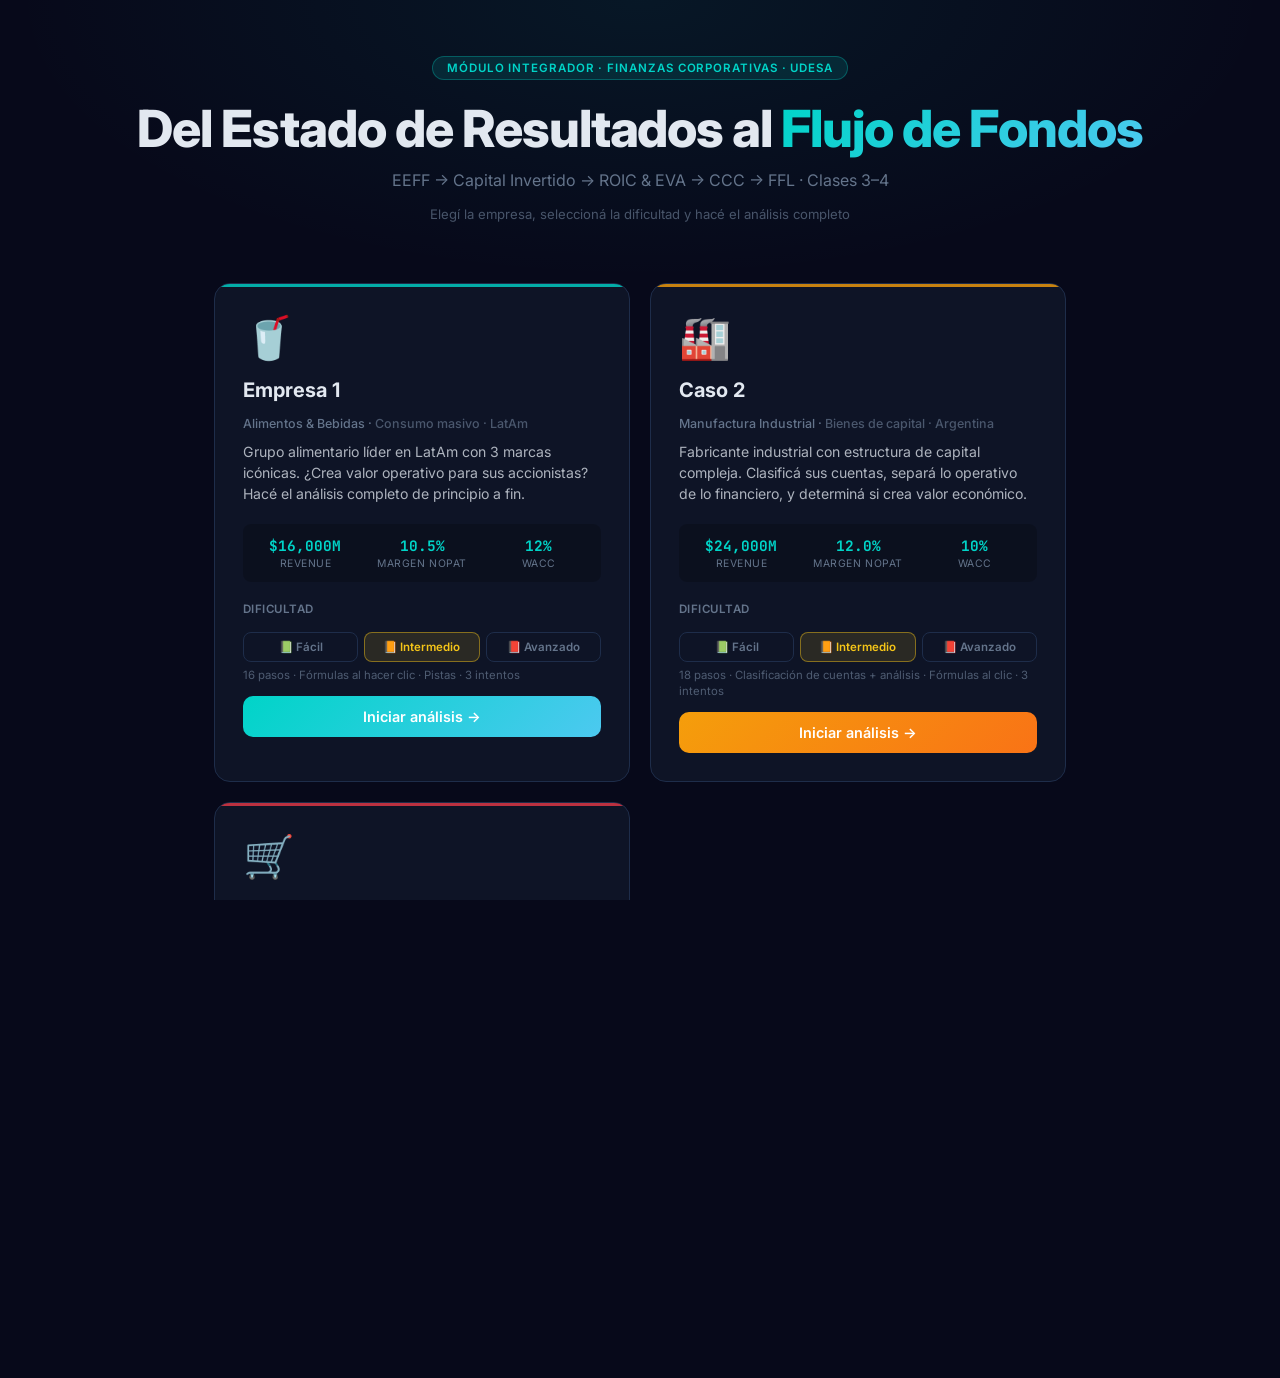
==== commit 452bd6f4: "Update index.html" ====
--- a/index.html
+++ b/index.html
@@ -3,7 +3,7 @@
 <head>
 <meta charset="UTF-8">
 <meta name="viewport" content="width=device-width, initial-scale=1.0">
-<title>Analista Jr. — Clase 3 · UdeSA Corporate Finance</title>
+<title>Analista Jr. — Finanzas Corporativas · UdeSA</title>
 <link rel="preconnect" href="https://fonts.googleapis.com">
 <link rel="preconnect" href="https://fonts.gstatic.com" crossorigin>
 <link href="https://fonts.googleapis.com/css2?family=Inter:wght@300;400;500;600;700;800&family=JetBrains+Mono:wght@400;500;700&display=swap" rel="stylesheet">
@@ -25,30 +25,22 @@
 *{box-sizing:border-box;margin:0;padding:0}
 html,body{height:100%;font-family:'Inter',sans-serif;background:var(--bg);color:var(--text);overflow-x:hidden}
 .mono{font-family:'JetBrains Mono',monospace}
-
-/* ─── SCREENS ─── */
 .screen{display:none;opacity:0;transition:opacity .35s ease,transform .35s ease;transform:translateY(8px)}
 .screen.active{display:flex;flex-direction:column;opacity:1;transform:translateY(0)}
-
-/* ─── HOME SCREEN ─── */
 #homeScreen{min-height:100vh;padding:0}
 .home-hero{text-align:center;padding:56px 24px 40px;background:radial-gradient(ellipse 900px 400px at 50% 0%,rgba(0,212,200,.07) 0%,transparent 70%)}
 .home-hero .badge{display:inline-block;background:rgba(0,212,200,.12);border:1px solid rgba(0,212,200,.3);color:var(--teal);font-size:.72rem;font-weight:600;letter-spacing:.08em;text-transform:uppercase;padding:4px 14px;border-radius:999px;margin-bottom:20px}
 .home-hero h1{font-size:clamp(2rem,5vw,3.2rem);font-weight:800;letter-spacing:-.02em;line-height:1.1;margin-bottom:12px}
 .home-hero h1 span{background:linear-gradient(135deg,var(--teal),var(--blue));-webkit-background-clip:text;-webkit-text-fill-color:transparent;background-clip:text}
-.home-hero p{color:var(--muted);font-size:1rem;max-width:540px;margin:0 auto 10px;line-height:1.6}
+.home-hero p{color:var(--muted);font-size:1rem;max-width:600px;margin:0 auto 10px;line-height:1.6}
 .home-hero .sub{font-size:.82rem;color:var(--muted);opacity:.7}
-.cases-grid{display:grid;grid-template-columns:repeat(auto-fit,minmax(300px,1fr));gap:20px;max-width:1060px;margin:0 auto;padding:8px 24px 56px}
+.cases-grid{display:grid;grid-template-columns:repeat(auto-fit,minmax(320px,1fr));gap:20px;max-width:900px;margin:0 auto;padding:8px 24px 56px}
 .case-card{background:var(--card);border:1px solid var(--border);border-radius:16px;padding:28px;cursor:pointer;transition:transform .2s,box-shadow .2s,border-color .2s;position:relative;overflow:hidden}
 .case-card::before{content:'';position:absolute;top:0;left:0;right:0;height:3px;background:var(--accent-color);opacity:.8}
 .case-card:hover{transform:translateY(-4px);box-shadow:0 20px 60px rgba(0,0,0,.5);border-color:var(--accent-color)}
 .case-icon{font-size:2.6rem;margin-bottom:16px;display:block}
 .case-meta{display:flex;align-items:center;gap:10px;margin-bottom:14px}
 .case-name{font-size:1.25rem;font-weight:700;flex:1}
-.difficulty-badge{font-size:.68rem;font-weight:600;padding:3px 10px;border-radius:999px;letter-spacing:.05em;text-transform:uppercase}
-.diff-intermedio{background:rgba(245,197,24,.12);color:var(--yellow);border:1px solid rgba(245,197,24,.25)}
-.diff-avanzado{background:rgba(239,68,68,.12);color:var(--red);border:1px solid rgba(239,68,68,.25)}
-/* ── Difficulty selector ── */
 .diff-selector{display:flex;gap:6px;margin:16px 0 6px;flex-wrap:wrap}
 .diff-pill{flex:1;padding:7px 6px;border-radius:8px;border:1px solid var(--border);background:transparent;color:var(--muted);font-family:'Inter',sans-serif;font-size:.72rem;font-weight:600;cursor:pointer;transition:all .2s;text-align:center;min-width:68px}
 .diff-pill:hover{border-color:rgba(255,255,255,.25);color:var(--text)}
@@ -56,7 +48,6 @@
 .diff-pill.dp-a.active{background:rgba(245,197,24,.12);border-color:rgba(245,197,24,.45);color:var(--yellow)}
 .diff-pill.dp-s.active{background:rgba(239,68,68,.12);border-color:rgba(239,68,68,.45);color:var(--red)}
 .diff-desc{font-size:.71rem;color:var(--muted);min-height:15px;margin-bottom:12px;line-height:1.4;opacity:.75}
-/* ── Difficulty badge in header ── */
 .hdr-diff-badge{font-size:.68rem;font-weight:700;padding:3px 10px;border-radius:20px;letter-spacing:.04em}
 .case-sector{font-size:.78rem;color:var(--muted);margin-bottom:10px;font-weight:500}
 .case-tagline{font-size:.88rem;color:var(--text);opacity:.75;line-height:1.5;margin-bottom:20px}
@@ -67,8 +58,6 @@
 .btn-start{width:100%;padding:12px;border:none;border-radius:10px;font-family:'Inter',sans-serif;font-size:.9rem;font-weight:600;cursor:pointer;background:linear-gradient(135deg,var(--accent-color),var(--accent-color2,var(--accent-color)));color:#fff;transition:opacity .2s,transform .1s}
 .btn-start:hover{opacity:.9;transform:scale(1.01)}
 .btn-start:active{transform:scale(.99)}
-
-/* ─── GAME SCREEN ─── */
 #gameScreen{min-height:100vh}
 .game-header{display:flex;align-items:center;gap:16px;padding:14px 24px;background:rgba(14,20,38,.9);backdrop-filter:blur(12px);border-bottom:1px solid var(--border);position:sticky;top:0;z-index:100}
 .btn-back{background:none;border:1px solid var(--border);color:var(--muted);padding:7px 14px;border-radius:8px;cursor:pointer;font-size:.82rem;font-family:'Inter',sans-serif;transition:all .2s;white-space:nowrap}
@@ -77,42 +66,38 @@
 .header-case-icon{font-size:1.4rem}
 .header-case-name{font-weight:700;font-size:1rem}
 .header-score{font-family:'JetBrains Mono',monospace;font-size:.9rem;color:var(--yellow);font-weight:700;white-space:nowrap}
-.progress-bar-wrap{display:flex;align-items:center;gap:8px;flex:1;max-width:400px}
-.progress-steps{display:flex;gap:4px;flex:1}
+.progress-bar-wrap{display:flex;align-items:center;gap:8px;flex:1;max-width:500px}
+.progress-steps{display:flex;gap:3px;flex:1}
 .step-dot{height:6px;flex:1;border-radius:3px;background:var(--border);transition:background .4s}
 .step-dot.done{background:var(--green)}
 .step-dot.active{background:var(--teal);animation:pulse-bar 1.5s ease-in-out infinite}
 @keyframes pulse-bar{0%,100%{opacity:1}50%{opacity:.6}}
 .step-label{font-size:.72rem;color:var(--muted);white-space:nowrap}
-
-.game-body{display:grid;grid-template-columns:280px 1fr 240px;gap:0;flex:1;height:calc(100vh - 57px);overflow:hidden}
-
-/* ─── DATA ROOM ─── */
+.game-body{display:grid;grid-template-columns:260px 1fr 230px;gap:0;flex:1;height:calc(100vh - 57px);overflow:hidden}
 .data-room{background:var(--card);border-right:1px solid var(--border);overflow-y:auto;padding:20px 16px}
 .data-room::-webkit-scrollbar{width:4px}
 .data-room::-webkit-scrollbar-track{background:transparent}
 .data-room::-webkit-scrollbar-thumb{background:var(--border);border-radius:2px}
 .dr-title{font-size:.7rem;font-weight:700;letter-spacing:.1em;text-transform:uppercase;color:var(--muted);margin-bottom:16px;display:flex;align-items:center;gap:6px}
-.dr-section{margin-bottom:20px;padding:14px;border-radius:10px;border:1px solid transparent;transition:background .3s,border-color .3s}
+.dr-section{margin-bottom:14px;padding:12px;border-radius:10px;border:1px solid transparent;transition:background .3s,border-color .3s}
 .dr-section.highlight{background:rgba(0,212,200,.06);border-color:rgba(0,212,200,.2)}
-.dr-section-title{font-size:.68rem;font-weight:700;text-transform:uppercase;letter-spacing:.08em;color:var(--muted);margin-bottom:10px;display:flex;align-items:center;gap:6px}
-.dr-row{display:flex;justify-content:space-between;align-items:center;padding:5px 0;border-bottom:1px solid rgba(255,255,255,.04)}
+.dr-section-title{font-size:.66rem;font-weight:700;text-transform:uppercase;letter-spacing:.08em;color:var(--muted);margin-bottom:8px;display:flex;align-items:center;gap:6px}
+.dr-row{display:flex;justify-content:space-between;align-items:center;padding:4px 0;border-bottom:1px solid rgba(255,255,255,.04)}
 .dr-row:last-child{border-bottom:none}
-.dr-row-label{font-size:.78rem;color:var(--text);opacity:.8}
-.dr-row-val{font-family:'JetBrains Mono',monospace;font-size:.8rem;font-weight:500;color:var(--teal)}
+.dr-row-label{font-size:.75rem;color:var(--text);opacity:.8}
+.dr-row-val{font-family:'JetBrains Mono',monospace;font-size:.78rem;font-weight:500;color:var(--teal)}
 .dr-row.highlighted .dr-row-label{color:var(--teal);font-weight:600}
 .dr-row.highlighted .dr-row-val{color:var(--yellow)}
-
-/* ─── CENTER CONTENT ─── */
+.dr-given{color:var(--blue) !important}
 .center-content{overflow-y:auto;padding:28px 32px;background:var(--bg)}
 .center-content::-webkit-scrollbar{width:5px}
 .center-content::-webkit-scrollbar-track{background:transparent}
 .center-content::-webkit-scrollbar-thumb{background:var(--border);border-radius:3px}
 .step-header{margin-bottom:24px}
-.step-number{font-size:.7rem;font-weight:700;text-transform:uppercase;letter-spacing:.1em;color:var(--muted);margin-bottom:6px}
+.step-number{font-size:.7rem;font-weight:700;text-transform:uppercase;letter-spacing:.1em;color:var(--muted);margin-bottom:4px}
+.step-badge{display:inline-block;background:rgba(76,201,240,.1);border:1px solid rgba(76,201,240,.25);color:var(--blue);font-size:.65rem;font-weight:600;padding:2px 10px;border-radius:999px;margin-bottom:6px;letter-spacing:.04em}
 .step-title{font-size:1.5rem;font-weight:700;margin-bottom:8px;line-height:1.2}
 .step-task{font-size:.92rem;color:var(--text);opacity:.8;line-height:1.6;margin-bottom:20px}
-
 .formula-toggle{display:inline-flex;align-items:center;gap:6px;background:transparent;border:1px solid rgba(0,212,200,.25);border-radius:20px;padding:5px 14px;color:var(--teal);font-size:.75rem;font-weight:600;cursor:pointer;margin-bottom:14px;transition:all .2s;user-select:none;font-family:'Inter',sans-serif}
 .formula-toggle:hover{background:rgba(0,212,200,.08);border-color:var(--teal)}
 .formula-toggle .ft-arrow{transition:transform .2s;font-size:.8rem}
@@ -121,11 +106,14 @@
 .formula-box.open{display:block}
 @keyframes fadeSlide{from{opacity:0;transform:translateY(-6px)}to{opacity:1;transform:translateY(0)}}
 .formula-label{font-size:.65rem;text-transform:uppercase;letter-spacing:.08em;color:var(--muted);margin-bottom:8px}
-.formula-code{font-family:'JetBrains Mono',monospace;font-size:1rem;color:var(--teal);font-weight:500}
-
+.formula-code{font-family:'JetBrains Mono',monospace;font-size:.95rem;color:var(--teal);font-weight:500;line-height:1.6}
+.info-boxes{display:flex;gap:12px;margin-bottom:16px;flex-wrap:wrap}
+.info-box{background:var(--card2);border:1px solid var(--border);border-radius:8px;padding:10px 14px;flex:1;min-width:120px}
+.info-box-label{font-size:.62rem;text-transform:uppercase;letter-spacing:.06em;color:var(--muted);margin-bottom:3px}
+.info-box-val{font-family:'JetBrains Mono',monospace;font-size:1rem;font-weight:700;color:var(--blue)}
 .input-section{margin-bottom:20px}
 .input-label{font-size:.8rem;font-weight:600;color:var(--muted);margin-bottom:8px;text-transform:uppercase;letter-spacing:.05em}
-.answer-row{display:flex;gap:10px;align-items:center}
+.answer-row{display:flex;gap:10px;align-items:center;flex-wrap:wrap}
 .answer-input{background:var(--card);border:2px solid var(--border);border-radius:10px;padding:12px 16px;font-family:'JetBrains Mono',monospace;font-size:1.1rem;color:var(--text);width:180px;outline:none;transition:border-color .2s}
 .answer-input:focus{border-color:var(--teal)}
 .answer-input.correct{border-color:var(--green);background:rgba(34,197,94,.08)}
@@ -138,191 +126,145 @@
 .btn-verify:disabled{opacity:.4;cursor:not-allowed;transform:none}
 .btn-hint{padding:10px 18px;border:1px solid var(--border);border-radius:10px;background:transparent;color:var(--muted);font-family:'Inter',sans-serif;font-size:.82rem;cursor:pointer;transition:all .2s}
 .btn-hint:hover{border-color:var(--yellow);color:var(--yellow)}
-
 .feedback-box{padding:14px 18px;border-radius:10px;margin-top:16px;font-size:.88rem;line-height:1.6;display:none}
 .feedback-box.correct{background:rgba(34,197,94,.1);border:1px solid rgba(34,197,94,.25);color:var(--green);display:block}
 .feedback-box.wrong{background:rgba(239,68,68,.1);border:1px solid rgba(239,68,68,.25);color:var(--red);display:block}
-.feedback-box.info{background:rgba(0,212,200,.08);border:1px solid rgba(0,212,200,.2);color:var(--teal);display:block}
-
 .hint-box{background:rgba(245,197,24,.07);border:1px solid rgba(245,197,24,.2);border-radius:10px;padding:14px 18px;margin-top:14px;font-size:.85rem;color:var(--yellow);line-height:1.6;display:none}
 .hint-box.visible{display:block}
-
 .attempts-row{display:flex;gap:6px;margin-top:10px;align-items:center}
 .attempt-dot{width:8px;height:8px;border-radius:50%;background:var(--border)}
 .attempt-dot.used.first{background:var(--green)}
 .attempt-dot.used{background:var(--red)}
 .attempts-label{font-size:.72rem;color:var(--muted)}
-
 .btn-next{padding:12px 28px;border:none;border-radius:10px;background:linear-gradient(135deg,var(--teal),var(--blue));color:#07091A;font-family:'Inter',sans-serif;font-weight:700;font-size:.95rem;cursor:pointer;transition:all .2s;display:none;margin-top:20px}
 .btn-next:hover{opacity:.9;transform:scale(1.02)}
 .btn-next.visible{display:inline-block}
 .btn-next.pulse{animation:pulse-btn 1.5s ease-in-out infinite}
 @keyframes pulse-btn{0%,100%{box-shadow:0 0 0 0 rgba(0,212,200,.4)}50%{box-shadow:0 0 0 8px rgba(0,212,200,0)}}
-
-/* classification step */
-.classify-grid{display:grid;gap:12px}
-.classify-item{background:var(--card);border:1px solid var(--border);border-radius:10px;padding:14px 16px}
-.classify-item-name{font-size:.88rem;font-weight:600;margin-bottom:10px}
-.classify-item-val{font-family:'JetBrains Mono',monospace;font-size:.8rem;color:var(--teal);margin-bottom:10px}
-.classify-btns{display:flex;gap:6px;flex-wrap:wrap}
-.classify-btn{padding:6px 12px;border-radius:6px;border:1px solid var(--border);background:transparent;color:var(--muted);font-size:.75rem;font-weight:600;cursor:pointer;transition:all .2s;font-family:'Inter',sans-serif}
-.classify-btn:hover{border-color:var(--text);color:var(--text)}
-.classify-btn.selected-activo{background:rgba(76,201,240,.15);border-color:var(--blue);color:var(--blue)}
-.classify-btn.selected-pasivo{background:rgba(239,68,68,.15);border-color:var(--red);color:var(--red)}
-.classify-btn.selected-noOp{background:rgba(100,116,139,.15);border-color:var(--muted);color:var(--muted)}
-.classify-item.correct-item{border-color:var(--green);background:rgba(34,197,94,.05)}
-.classify-item.wrong-item{border-color:var(--red);background:rgba(239,68,68,.05)}
-.classify-item-feedback{font-size:.72rem;margin-top:6px;font-weight:600;display:none}
-.classify-item.correct-item .classify-item-feedback{display:block;color:var(--green)}
-.classify-item.wrong-item .classify-item-feedback{display:block;color:var(--red)}
-
-/* dupont tree */
-.dupont-tree{margin-top:20px;background:var(--card2);border:1px solid var(--border);border-radius:12px;padding:20px}
-.dupont-title{font-size:.72rem;text-transform:uppercase;letter-spacing:.08em;color:var(--muted);margin-bottom:16px;font-weight:700}
-.dupont-row{display:flex;align-items:center;justify-content:center;gap:12px;margin-bottom:10px;flex-wrap:wrap}
-.dupont-box{background:var(--card);border:1px solid var(--border);border-radius:8px;padding:10px 16px;text-align:center;min-width:120px}
-.dupont-box-label{font-size:.65rem;text-transform:uppercase;letter-spacing:.05em;color:var(--muted);margin-bottom:4px}
-.dupont-box-val{font-family:'JetBrains Mono',monospace;font-size:1rem;font-weight:700;color:var(--teal)}
-.dupont-op{font-size:1.2rem;color:var(--muted);font-weight:300}
-.dupont-box.highlight{border-color:var(--teal);background:rgba(0,212,200,.08)}
-.dupont-box.highlight .dupont-box-val{color:var(--yellow)}
-
-/* eva step */
-.comparison-card{display:grid;grid-template-columns:1fr 1fr;gap:16px;margin-top:16px}
-.cmp-item{background:var(--card2);border:1px solid var(--border);border-radius:12px;padding:16px;text-align:center}
-.cmp-label{font-size:.72rem;text-transform:uppercase;letter-spacing:.08em;color:var(--muted);margin-bottom:8px;font-weight:700}
-.cmp-val{font-family:'JetBrains Mono',monospace;font-size:1.8rem;font-weight:700}
-.cmp-val.teal{color:var(--teal)}
-.cmp-val.yellow{color:var(--yellow)}
-.verdict-compare{text-align:center;margin-top:14px;padding:12px;border-radius:10px;font-weight:700;font-size:.95rem}
-.verdict-compare.positive{background:rgba(34,197,94,.1);color:var(--green);border:1px solid rgba(34,197,94,.2)}
-.verdict-compare.negative{background:rgba(239,68,68,.1);color:var(--red);border:1px solid rgba(239,68,68,.2)}
-
-.mc-options{display:flex;flex-direction:column;gap:10px;margin-top:16px}
-.mc-option{padding:14px 18px;border:1px solid var(--border);border-radius:10px;cursor:pointer;transition:all .2s;font-size:.9rem;line-height:1.4}
-.mc-option:hover{border-color:var(--teal);background:rgba(0,212,200,.05)}
-.mc-option.selected{border-color:var(--teal);background:rgba(0,212,200,.08)}
-.mc-option.correct{border-color:var(--green);background:rgba(34,197,94,.1);color:var(--green)}
-.mc-option.wrong{border-color:var(--red);background:rgba(239,68,68,.1);color:var(--red)}
-
-/* ─── NOTEBOOK ─── */
+.verdict-inline{border-radius:12px;padding:20px 24px;margin-top:20px;font-size:.95rem;font-weight:700;line-height:1.5}
+.verdict-inline.positive{background:rgba(34,197,94,.1);border:1px solid rgba(34,197,94,.25);color:var(--green)}
+.verdict-inline.negative{background:rgba(239,68,68,.1);border:1px solid rgba(239,68,68,.25);color:var(--red)}
 .notebook{background:var(--card);border-left:1px solid var(--border);padding:20px 16px;overflow-y:auto}
 .notebook::-webkit-scrollbar{width:4px}
 .notebook::-webkit-scrollbar-thumb{background:var(--border);border-radius:2px}
-.nb-title{font-size:.7rem;font-weight:700;letter-spacing:.1em;text-transform:uppercase;color:var(--muted);margin-bottom:16px;display:flex;align-items:center;gap:6px}
-.nb-row{display:flex;justify-content:space-between;align-items:center;padding:8px 0;border-bottom:1px solid rgba(255,255,255,.04)}
+.nb-title{font-size:.7rem;font-weight:700;letter-spacing:.1em;text-transform:uppercase;color:var(--muted);margin-bottom:14px;display:flex;align-items:center;gap:6px}
+.nb-section{font-size:.62rem;font-weight:700;text-transform:uppercase;letter-spacing:.08em;color:var(--muted);margin:10px 0 4px;padding-bottom:3px;border-bottom:1px solid var(--border)}
+.nb-row{display:flex;justify-content:space-between;align-items:center;padding:5px 0;border-bottom:1px solid rgba(255,255,255,.04)}
 .nb-row:last-child{border-bottom:none}
-.nb-label{font-size:.78rem;color:var(--muted)}
-.nb-val{font-family:'JetBrains Mono',monospace;font-size:.85rem;font-weight:600;color:var(--muted);transition:color .4s,opacity .4s}
+.nb-label{font-size:.74rem;color:var(--muted)}
+.nb-val{font-family:'JetBrains Mono',monospace;font-size:.8rem;font-weight:600;color:var(--muted);transition:color .4s}
 .nb-val.filled{color:var(--teal)}
+.nb-val.given{color:var(--blue)}
 .nb-val.filled.flash{animation:nb-flash .6s ease}
 @keyframes nb-flash{0%{background:rgba(0,212,200,.3);border-radius:4px}100%{background:transparent}}
-.nb-divider{border-top:1px solid var(--border);margin:8px 0}
-
-/* ─── RESULTS SCREEN ─── */
 #resultsScreen{min-height:100vh;padding:0;align-items:stretch}
 .results-header{display:flex;align-items:center;gap:16px;padding:14px 24px;background:rgba(14,20,38,.9);border-bottom:1px solid var(--border)}
-.results-body{flex:1;padding:40px 24px;max-width:900px;margin:0 auto;width:100%}
-.verdict-card{border-radius:20px;padding:36px;margin-bottom:36px;text-align:center;position:relative;overflow:hidden}
+.results-body{flex:1;padding:40px 24px;max-width:960px;margin:0 auto;width:100%}
+.verdict-card{border-radius:20px;padding:36px;margin-bottom:28px;text-align:center;position:relative;overflow:hidden}
 .verdict-card::before{content:'';position:absolute;inset:0;background:radial-gradient(ellipse 600px 300px at 50% 50%,rgba(255,255,255,.04) 0%,transparent 70%)}
-.verdict-card.crea{background:linear-gradient(135deg,rgba(34,197,94,.12),rgba(0,212,200,.08));border:1px solid rgba(34,197,94,.25)}
-.verdict-card.destruye{background:linear-gradient(135deg,rgba(239,68,68,.12),rgba(245,197,24,.04));border:1px solid rgba(239,68,68,.25)}
+.verdict-card.positive{background:linear-gradient(135deg,rgba(34,197,94,.12),rgba(0,212,200,.08));border:1px solid rgba(34,197,94,.25)}
+.verdict-card.negative{background:linear-gradient(135deg,rgba(239,68,68,.12),rgba(245,197,24,.04));border:1px solid rgba(239,68,68,.25)}
 .verdict-icon{font-size:3.5rem;margin-bottom:12px;display:block}
 .verdict-title{font-size:2rem;font-weight:800;margin-bottom:8px;letter-spacing:-.02em}
 .verdict-title.green{color:var(--green)}
 .verdict-title.red{color:var(--red)}
-.verdict-subtitle{font-size:1rem;color:var(--text);opacity:.7;margin-bottom:16px}
-.verdict-eva{font-family:'JetBrains Mono',monospace;font-size:1.4rem;font-weight:700}
-.results-grid{display:grid;grid-template-columns:repeat(auto-fit,minmax(200px,1fr));gap:16px;margin-bottom:28px}
-.result-metric{background:var(--card);border:1px solid var(--border);border-radius:12px;padding:20px;text-align:center}
-.result-metric-label{font-size:.7rem;text-transform:uppercase;letter-spacing:.08em;color:var(--muted);margin-bottom:8px;font-weight:700}
-.result-metric-val{font-family:'JetBrains Mono',monospace;font-size:1.6rem;font-weight:700;color:var(--teal)}
+.verdict-subtitle{font-size:1rem;color:var(--text);opacity:.7;margin-bottom:10px}
+.results-table{width:100%;border-collapse:collapse;margin-bottom:28px;font-size:.88rem}
+.results-table th{text-align:left;padding:10px 14px;font-size:.7rem;text-transform:uppercase;letter-spacing:.07em;color:var(--muted);border-bottom:1px solid var(--border);font-weight:700}
+.results-table td{padding:10px 14px;border-bottom:1px solid rgba(255,255,255,.05)}
+.results-table tr:last-child td{border-bottom:none}
+.results-table .metric-name{font-weight:600;color:var(--text)}
+.results-table .metric-val{font-family:'JetBrains Mono',monospace;color:var(--teal);font-weight:600}
+.results-table .metric-clase{font-size:.75rem;color:var(--muted)}
 .score-section{background:var(--card2);border:1px solid var(--border);border-radius:16px;padding:28px;text-align:center;margin-bottom:28px}
 .score-title{font-size:.8rem;text-transform:uppercase;letter-spacing:.1em;color:var(--muted);margin-bottom:10px;font-weight:700}
 .score-value{font-family:'JetBrains Mono',monospace;font-size:3rem;font-weight:800;color:var(--yellow);margin-bottom:8px}
-.score-rank{font-size:1.1rem;font-weight:700;color:var(--text);margin-bottom:4px}
+.score-rank{font-size:1.2rem;font-weight:700;color:var(--text);margin-bottom:4px}
 .score-max{font-size:.8rem;color:var(--muted)}
-.bonus-badge{display:inline-block;background:linear-gradient(135deg,rgba(245,197,24,.2),rgba(245,197,24,.1));border:1px solid rgba(245,197,24,.35);color:var(--yellow);padding:6px 18px;border-radius:999px;font-size:.82rem;font-weight:700;margin-top:10px;display:none}
-.bonus-badge.visible{display:inline-block}
 .results-actions{display:flex;gap:12px;justify-content:center;flex-wrap:wrap}
 .btn-another{padding:14px 32px;border:none;border-radius:12px;background:linear-gradient(135deg,var(--teal),var(--blue));color:#07091A;font-family:'Inter',sans-serif;font-weight:700;font-size:1rem;cursor:pointer;transition:all .2s}
 .btn-another:hover{opacity:.9;transform:scale(1.02)}
 .btn-home-results{padding:14px 28px;border:1px solid var(--border);border-radius:12px;background:transparent;color:var(--text);font-family:'Inter',sans-serif;font-size:.9rem;cursor:pointer;transition:all .2s}
 .btn-home-results:hover{border-color:var(--text)}
-
-/* ─── MOBILE ─── */
+.step-content{animation:slide-in .3s ease}
+@keyframes slide-in{from{opacity:0;transform:translateX(20px)}to{opacity:1;transform:translateX(0)}}
+.concept-box{background:var(--card2);border:1px solid var(--border);border-left:3px solid var(--blue);border-radius:10px;padding:14px 18px;margin-bottom:18px;font-size:.84rem;color:var(--text);line-height:1.7;opacity:.9}
+.concept-box strong{color:var(--blue)}
 @media(max-width:768px){
   .game-body{grid-template-columns:1fr;height:auto;overflow:visible}
-  .data-room{border-right:none;border-bottom:1px solid var(--border);max-height:280px;overflow-y:auto}
+  .data-room{border-right:none;border-bottom:1px solid var(--border);max-height:260px}
   .notebook{border-left:none;border-top:1px solid var(--border)}
   .center-content{padding:20px 16px}
   .cases-grid{grid-template-columns:1fr}
   .game-header{flex-wrap:wrap;gap:10px}
   .progress-bar-wrap{min-width:100%;order:3}
-  .comparison-card{grid-template-columns:1fr}
-  .dupont-row{gap:8px}
-}
-
-/* scrollbars global */
+}
 ::-webkit-scrollbar{width:6px;height:6px}
 ::-webkit-scrollbar-track{background:var(--bg)}
 ::-webkit-scrollbar-thumb{background:var(--border);border-radius:3px}
-
-/* nof info boxes */
-.nof-info{display:flex;gap:12px;margin-bottom:16px;flex-wrap:wrap}
-.nof-box{background:var(--card2);border:1px solid var(--border);border-radius:8px;padding:12px 16px;flex:1;min-width:140px}
-.nof-box-label{font-size:.65rem;text-transform:uppercase;letter-spacing:.06em;color:var(--muted);margin-bottom:4px}
-.nof-box-val{font-family:'JetBrains Mono',monospace;font-size:1.1rem;font-weight:700;color:var(--blue)}
-
-.step-content{animation:slide-in .3s ease}
-@keyframes slide-in{from{opacity:0;transform:translateX(20px)}to{opacity:1;transform:translateX(0)}}
+/* ── Classify UI ─────────────────────────────────────────── */
+.cls-legend{display:flex;gap:8px;flex-wrap:wrap;margin-bottom:12px}
+.cls-leg-item{font-size:.68rem;font-weight:700;padding:3px 10px;border-radius:6px;letter-spacing:.03em}
+.cls-leg-item.sel-AO{background:rgba(34,197,94,.1);color:var(--green);border:1px solid rgba(34,197,94,.3)}
+.cls-leg-item.sel-PO{background:rgba(239,68,68,.08);color:var(--red);border:1px solid rgba(239,68,68,.2)}
+.cls-leg-item.sel-AF{background:rgba(76,201,240,.1);color:var(--blue);border:1px solid rgba(76,201,240,.3)}
+.cls-leg-item.sel-PF{background:rgba(245,197,24,.1);color:var(--yellow);border:1px solid rgba(245,197,24,.3)}
+.classify-container{display:flex;flex-direction:column;gap:7px;margin-bottom:14px}
+.classify-row{display:flex;align-items:flex-start;gap:10px;background:var(--card2);border:1px solid var(--border);border-radius:8px;padding:9px 12px;transition:all .2s;flex-wrap:wrap}
+.classify-row.cls-correct{border-color:rgba(34,197,94,.45);background:rgba(34,197,94,.06)}
+.classify-row.cls-wrong{border-color:rgba(239,68,68,.45);background:rgba(239,68,68,.06)}
+.classify-row.cls-revealed{border-color:rgba(245,197,24,.35);background:rgba(245,197,24,.04)}
+.cls-info{flex:1;min-width:140px}
+.cls-label{font-size:.8rem;color:var(--text);display:block;font-weight:500}
+.cls-amount{font-family:'JetBrains Mono',monospace;font-size:.73rem;color:var(--teal)}
+.cls-btns{display:flex;gap:4px;flex-shrink:0}
+.cls-cat-btn{padding:5px 9px;border-radius:6px;border:1px solid var(--border);background:transparent;color:var(--muted);font-family:'Inter',sans-serif;font-size:.72rem;font-weight:700;cursor:pointer;transition:all .15s;letter-spacing:.02em}
+.cls-cat-btn:hover{border-color:var(--teal);color:var(--teal)}
+.cls-cat-btn.active.sel-AO{background:rgba(34,197,94,.15);border-color:rgba(34,197,94,.55);color:var(--green)}
+.cls-cat-btn.active.sel-PO{background:rgba(239,68,68,.14);border-color:rgba(239,68,68,.5);color:var(--red)}
+.cls-cat-btn.active.sel-AF{background:rgba(76,201,240,.14);border-color:rgba(76,201,240,.5);color:var(--blue)}
+.cls-cat-btn.active.sel-PF{background:rgba(245,197,24,.14);border-color:rgba(245,197,24,.5);color:var(--yellow)}
+.cls-cat-btn:disabled{opacity:.45;cursor:not-allowed}
+.cls-tip{font-size:.72rem;color:var(--yellow);line-height:1.4;margin-top:4px;width:100%;display:none}
+.cls-progress{font-size:.78rem;color:var(--muted);margin-bottom:10px}
 </style>
 </head>
 <body>
 
-<!-- ═══════════════ HOME SCREEN ═══════════════ -->
+<!-- HOME -->
 <div id="homeScreen" class="screen active">
   <div class="home-hero">
-    <div class="badge"> Corporate Finance · Clase 3</div>
-    <h1>Analista Jr.<br><span>Capital, Valor & ROIC</span></h1>
-    <p>Analizá 3 empresas reales paso a paso: calculá NOF, NOPAT, Capital Invertido, ROIC y EVA para determinar si cada empresa crea o destruye valor.</p>
+    <div class="badge">Módulo Integrador · Finanzas Corporativas · UdeSA</div>
+    <h1>Del Estado de Resultados al <span>Flujo de Fondos</span></h1>
+    <p>EEFF → Capital Invertido → ROIC &amp; EVA → CCC → FFL · Clases 3–4</p>
+    <p class="sub">Elegí la empresa, seleccioná la dificultad y hacé el análisis completo</p>
   </div>
-  <div class="cases-grid">
-    <!-- cards injected by JS -->
-  </div>
+  <div class="cases-grid" id="casesGrid"></div>
 </div>
 
-<!-- ═══════════════ GAME SCREEN ═══════════════ -->
+<!-- GAME -->
 <div id="gameScreen" class="screen">
   <div class="game-header">
     <button class="btn-back" onclick="confirmBack()">← Inicio</button>
     <div class="header-case">
       <span class="header-case-icon" id="hdrIcon"></span>
       <span class="header-case-name" id="hdrName"></span>
-      <span class="hdr-diff-badge" id="hdrDiff" style="margin-left:8px;padding:3px 10px;border-radius:20px;font-size:.68rem;font-weight:700"></span>
+      <span class="hdr-diff-badge" id="hdrDiff" style="margin-left:8px"></span>
     </div>
     <div class="progress-bar-wrap">
       <div class="progress-steps" id="progressDots"></div>
-      <span class="step-label" id="stepLabel">Paso 1/10</span>
+      <span class="step-label" id="stepLabel">Paso 1/14</span>
     </div>
     <div class="header-score">⭐ <span id="headerScore">0</span> pts</div>
   </div>
   <div class="game-body">
-    <div class="data-room" id="dataRoom">
-      <div class="dr-title">📊 Data Room</div>
-      <!-- injected by JS -->
-    </div>
-    <div class="center-content" id="centerContent">
-      <!-- injected by JS -->
-    </div>
-    <div class="notebook" id="notebook">
-      <div class="nb-title">📋 Tu análisis</div>
-      <!-- injected by JS -->
-    </div>
+    <div class="data-room" id="dataRoom"><div class="dr-title">📊 Data Room</div></div>
+    <div class="center-content" id="centerContent"></div>
+    <div class="notebook" id="notebook"><div class="nb-title">📋 Tu análisis</div></div>
   </div>
 </div>
 
-<!-- ═══════════════ RESULTS SCREEN ═══════════════ -->
+<!-- RESULTS -->
 <div id="resultsScreen" class="screen">
   <div class="results-header">
     <button class="btn-back" onclick="showHome()">← Inicio</button>
@@ -333,203 +275,438 @@
     <div class="header-score">⭐ <span id="resScoreHdr">0</span> pts</div>
   </div>
   <div class="results-body">
-    <div class="verdict-card" id="verdictCard">
-      <span class="verdict-icon" id="verdictIcon"></span>
-      <div class="verdict-title" id="verdictTitle"></div>
-      <div class="verdict-subtitle" id="verdictSubtitle"></div>
-      <div class="verdict-eva mono" id="verdictEva"></div>
-    </div>
-    <div class="results-grid" id="resultsGrid"></div>
+    <div class="verdict-card" id="resVerdictCard">
+      <span class="verdict-icon" id="resVerdictIcon"></span>
+      <div class="verdict-title" id="resVerdictTitle"></div>
+      <div class="verdict-subtitle" id="resVerdictSub"></div>
+    </div>
+    <table class="results-table" id="resultsTable">
+      <thead><tr><th>Métrica</th><th>Valor calculado</th><th>Concepto</th></tr></thead>
+      <tbody id="resultsBody"></tbody>
+    </table>
     <div class="score-section">
       <div class="score-title">Puntaje Final</div>
       <div class="score-value" id="finalScore">0</div>
       <div class="score-rank" id="finalRank"></div>
-      <div class="score-max">Máximo: 800 pts (600 + 200 bonus)</div>
-      <div class="bonus-badge" id="bonusBadge">🌟 ¡Analista Estrella! +200 bonus</div>
+      <div class="score-max" id="scoreMax"></div>
     </div>
     <div class="results-actions">
-      <button class="btn-another" onclick="goNextCase()">Analizar otra empresa →</button>
+      <button class="btn-another" onclick="startCase(state.currentCase.id)">Intentar de nuevo →</button>
       <button class="btn-home-results" onclick="showHome()">Volver al inicio</button>
     </div>
   </div>
 </div>
 
 <script>
-// ═══════════════════════════════════════════════════════════════
-// GAME DATA
-// ═══════════════════════════════════════════════════════════════
+// ═══════════════════════════════════════════════════════════
+// CASO 1 — PortoGroup S.A.
+// Alimentos & Bebidas · LatAm
+// Números diseñados para práctica (distintos a DigitalCo)
+// ═══════════════════════════════════════════════════════════
 const CASES = [
-  {
-    id: 0,
-    icon: '🛍️',
-    color: '#4CC9F0',
-    color2: '#00D4C8',
-    name: 'Helix Retail',
-    sector: 'Retail de Indumentaria',
-    sectorDetail: '320 locales en Argentina y Uruguay',
-    difficulty: 'facil',
-    diffClass: 'diff-intermedio',
-    tagline: 'Cadena de tiendas de ropa con fuerte presencia regional. ¿Su expansión crea valor para los accionistas?',
-    revenue: 2400, cogs: 1440, grossProfit: 960, grossMargin: 40,
-    ebit: 360, ebitMargin: 15, tax: 30, nopat: 252, nopatMargin: 10.5, wacc: 12,
-    dso: 30, dio: 122, dpo: 91, ccc: 61, capitalTurnover: 2.73, spread: 16.6,
-    items: [
-      { name: 'Cuentas por Cobrar', value: 200, cat: 'activo' },
-      { name: 'Inventario', value: 480, cat: 'activo' },
-      { name: 'Cuentas por Pagar', value: 360, cat: 'pasivo' },
-      { name: 'Gastos Devengados', value: 120, cat: 'pasivo' },
-      { name: 'Caja', value: 150, cat: 'noOp' },
-      { name: 'Deuda CP', value: 200, cat: 'noOp' },
-    ],
-    afn: 600, ain: 80,
-    nof: 200, ci: 880,
-    roic: 28.636, eva: 146.16,
-    verdict: 'crea',
-    stats: [{ val: '$2,400M', lbl: 'Revenue' }, { val: '15%', lbl: 'Margen EBIT' }, { val: '12%', lbl: 'WACC' }]
-  },
-  {
-    id: 1,
-    icon: '✈️',
-    color: '#F85149',
-    color2: '#FF6B6B',
-    name: 'Altamar Airlines',
-    sector: 'Aerolínea Regional',
-    sectorDetail: 'Latinoamérica — capital intensivo',
-    difficulty: 'Intermedio',
-    diffClass: 'diff-avanzado',
-    tagline: 'Aerolínea regional con flota propia. Alto EBIT en absolutos, pero enorme base de activos fijos. ¿Alcanza el ROIC?',
-    revenue: 4800, cogs: 3840, grossProfit: 960, grossMargin: 20,
-    ebit: 240, ebitMargin: 5, tax: 30, nopat: 168, nopatMargin: 3.5, wacc: 9,
-    dso: 15, dio: 34, dpo: 46, ccc: 3, capitalTurnover: 1.54, spread: -3.6,
-    items: [
-      { name: 'Cuentas por Cobrar', value: 200, cat: 'activo' },
-      { name: 'Inventario Combustible', value: 360, cat: 'activo' },
-      { name: 'Pagos Anticipados', value: 120, cat: 'activo' },
-      { name: 'Cuentas por Pagar', value: 480, cat: 'pasivo' },
-      { name: 'Ingresos Diferidos (tickets)', value: 400, cat: 'pasivo' },
-      { name: 'Caja', value: 300, cat: 'noOp' },
-      { name: 'Bonos LP', value: 2000, cat: 'noOp' },
-    ],
-    afn: 3200, ain: 120,
-    nof: -200, ci: 3120,
-    roic: 5.385, eva: -112.0,
-    verdict: 'destruye',
-    stats: [{ val: '$4,800M', lbl: 'Revenue' }, { val: '5%', lbl: 'Margen EBIT' }, { val: '9%', lbl: 'WACC' }]
-  },
-  {
-    id: 2,
-    icon: '💻',
-    color: '#A78BFA',
-    color2: '#C4B5FD',
-    name: 'NovaTech SaaS',
-    sector: 'Software B2B SaaS',
-    sectorDetail: 'Suscripciones anuales anticipadas',
-    difficulty: 'Avanzado',
-    diffClass: 'diff-avanzado',
-    tagline: 'Plataforma SaaS con modelo de suscripción anual. Clientes pagan adelantado. ¿Qué implica esto para el capital de trabajo?',
-    revenue: 1200, cogs: 240, grossProfit: 960, grossMargin: 80,
-    ebit: 300, ebitMargin: 25, tax: 30, nopat: 210, nopatMargin: 17.5, wacc: 11,
-    dso: 55, dio: 0, dpo: 30, ccc: 25, capitalTurnover: 2.14, spread: 26.5,
-    items: [
-      { name: 'Cuentas por Cobrar', value: 180, cat: 'activo' },
-      { name: 'Gastos Prepagos', value: 60, cat: 'activo' },
-      { name: 'Cuentas por Pagar', value: 80, cat: 'pasivo' },
-      { name: 'Accrued Liabilities', value: 40, cat: 'pasivo' },
-      { name: 'Ingresos Diferidos', value: 200, cat: 'pasivo' },
-      { name: 'Caja', value: 400, cat: 'noOp' },
-      { name: 'Deuda LP', value: 600, cat: 'noOp' },
-    ],
-    afn: 160, ain: 480,
-    nof: -80, ci: 560,
-    roic: 37.5, eva: 148.0,
-    verdict: 'crea',
-    stats: [{ val: '$1,200M', lbl: 'Revenue' }, { val: '25%', lbl: 'Margen EBIT' }, { val: '11%', lbl: 'WACC' }]
-  }
+{
+  id:0,
+  icon:'🥤', color:'#00D4C8', color2:'#4CC9F0',
+  name:'Empresa 1',
+  sector:'Alimentos & Bebidas', sectorDetail:'Consumo masivo · LatAm',
+  tagline:'Grupo alimentario líder en LatAm con 3 marcas icónicas. ¿Crea valor operativo para sus accionistas? Hacé el análisis completo de principio a fin.',
+  stats:[{val:'$16,000M',lbl:'Revenue'},{val:'10.5%',lbl:'Margen NOPAT'},{val:'12%',lbl:'WACC'}],
+
+  // ── Estado de Resultados ────────────────────────────────
+  revenue:16000, cogs:10400,
+  grossProfit:5600, grossMargin:35.0,
+  sga:2400, da:800,
+  ebit:2400, ebitMargin:15.0,
+  tax:30,
+  nopat:1680, nopatMargin:10.5,
+
+  // ── Balance Operativo ────────────────────────────────────
+  ar:1600,          // Cuentas por Cobrar (AO corriente)
+  inventory:1280,   // Inventario         (AO corriente)
+  totalAO:2880,     // Total Activos Operativos corrientes
+
+  ap:1710,          // Cuentas por Pagar  (PO corriente)
+  accrued:570,      // Devengados / Otros PO
+  totalPO:2280,     // Total Pasivos Operativos corrientes
+
+  // ── Capital Invertido ────────────────────────────────────
+  nof:600,          // NOF = totalAO − totalPO
+  afn:6400,         // Activo Fijo Neto (PP&E neto)
+  ain:1000,         // Activo Intangible Neto
+  ci:8000,          // CI = NOF + AFN + AIN
+  prevCI:7000,      // CI año anterior
+  invNeta:1000,     // ΔCI = CI − prevCI
+
+  // ── Retorno ─────────────────────────────────────────────
+  rotacion:2.0,     // Revenue / CI
+  roic:21.0,        // NOPAT / CI × 100
+  wacc:12,
+  spread:9.0,       // ROIC − WACC
+  eva:720,          // Spread × CI / 100
+
+  // ── Ciclo de Conversión de Caja ─────────────────────────
+  dso:36.5,         // AR × 365 / Revenue
+  dio:44.9,         // Inv × 365 / COGS
+  dpo:60.0,         // AP × 365 / COGS
+  ccc:21.4,         // DSO + DIO − DPO
+
+  // ── Flujo de Fondos ──────────────────────────────────────
+  ffl:680,          // NOPAT − ΔCI
+
+  // ── Estructura Financiera ────────────────────────────────
+  actFin:800,       // Activos financieros (Caja + Inversiones)
+  deudaFin:2400,    // Deuda financiera total
+  shares:100,       // Acciones en circulación
+
+  verdict:'creadora'
+},
+// ═══════════════════════════════════════════════════════════
+// CASO 2 — NortelFab S.A.
+// Manufactura Industrial · Argentina
+// Números diseñados para clasificación de cuentas + análisis
+// ═══════════════════════════════════════════════════════════
+{
+  id:1,
+  icon:'🏭', color:'#F59E0B', color2:'#F97316',
+  name:'Caso 2',
+  sector:'Manufactura Industrial', sectorDetail:'Bienes de capital · Argentina',
+  tagline:'Fabricante industrial con estructura de capital compleja. Clasificá sus cuentas, separá lo operativo de lo financiero, y determiná si crea valor económico.',
+  stats:[{val:'$24,000M',lbl:'Revenue'},{val:'12.0%',lbl:'Margen NOPAT'},{val:'10%',lbl:'WACC'}],
+
+  // ── Estado de Resultados ────────────────────────────────
+  revenue:24000, cogs:15600,
+  grossProfit:8400, grossMargin:35.0,
+  nomina:2400,      // Gastos de nómina (separado en P&L)
+  otrosSga:800,     // Otros gastos operativos
+  sga:3200,         // Total SG&A = nomina + otrosSga
+  da:1200,
+  ebit:4000, ebitMargin:16.7,
+  tax:28,
+  nopat:2880, nopatMargin:12.0,
+
+  // ── Balance Operativo ────────────────────────────────────
+  ar:3000,           // Cuentas por Cobrar (AO corriente)
+  inventory:2500,    // Inventario         (AO corriente)
+  anticipo:500,      // Anticipo a proveedores (AO corriente)
+  totalAO:6000,
+
+  ap:3000,           // Cuentas por Pagar  (PO corriente)
+  nominaPagar:800,   // Nómina a pagar     (PO corriente)
+  ingDif:1000,       // Ingresos diferidos (PO corriente)
+  totalPO:4800,
+
+  // ── Activos de LP ────────────────────────────────────────
+  ppeBruto:18000, ppeAcumDep:6000, afn:12000,
+  ainBruto:3500,  ainAcumAmort:700, ain:2800,
+
+  // ── Activos / Pasivos Financieros ────────────────────────
+  caja:2000, invFinLP:800, actFin:2800,
+  deudaCP:500, deudaLP:2000, lease:1000, deudaFin:3500,
+
+  // ── Capital Invertido ────────────────────────────────────
+  nof:1200,
+  ci:16000, prevCI:14500, invNeta:1500,
+
+  // ── Retorno ─────────────────────────────────────────────
+  rotacion:1.5,
+  roic:18.0,
+  wacc:10,
+  spread:8.0,
+  eva:1280,
+
+  // ── Ciclo de Conversión de Caja ─────────────────────────
+  dso:45.6, dio:58.5, dpo:70.2, ccc:33.9,
+
+  // ── Flujo de Fondos ──────────────────────────────────────
+  ffl:1380,
+
+  shares:80,
+  verdict:'creadora',
+  classifyItems:[
+    {id:'cash',     label:'Caja y equivalentes',        val:'$2,000M',  correct:'AF', tricky:true,
+     tip:'El exceso de caja no surge del ciclo operativo: es un activo financiero, no operativo.'},
+    {id:'ar',       label:'Cuentas por Cobrar (CxC)',   val:'$3,000M',  correct:'AO', tricky:false, tip:''},
+    {id:'inv',      label:'Inventario',                 val:'$2,500M',  correct:'AO', tricky:false, tip:''},
+    {id:'anticipo', label:'Anticipo a proveedores',     val:'$500M',    correct:'AO', tricky:true,
+     tip:'Es parte del ciclo operativo: pagás antes para asegurarte materiales — activo operativo.'},
+    {id:'ppe',      label:'PP&E neto (Activo Fijo)',    val:'$12,000M', correct:'AO', tricky:false, tip:''},
+    {id:'ain',      label:'Intangibles netos',          val:'$2,800M',  correct:'AO', tricky:false, tip:''},
+    {id:'invfinlp', label:'Inversiones financieras LP', val:'$800M',    correct:'AF', tricky:true,
+     tip:'No genera resultado operativo. Es una inversión de excedentes — activo financiero.'},
+    {id:'ap',       label:'Cuentas por Pagar (CxP)',   val:'$3,000M',  correct:'PO', tricky:false, tip:''},
+    {id:'nompaG',   label:'Nómina a pagar',             val:'$800M',    correct:'PO', tricky:true,
+     tip:'Salarios devengados pero no pagados → obligación del ciclo operativo → pasivo operativo.'},
+    {id:'ingdif',   label:'Ingresos diferidos',         val:'$1,000M',  correct:'PO', tricky:true,
+     tip:'Obligación de entregar productos/servicios futuros. Surge del negocio → pasivo operativo.'},
+    {id:'deudacp',  label:'Deuda bancaria corto plazo', val:'$500M',    correct:'PF', tricky:false, tip:''},
+    {id:'deudalp',  label:'Deuda bancaria largo plazo', val:'$2,000M',  correct:'PF', tricky:false, tip:''},
+    {id:'lease',    label:'Lease financiero (IFRS 16)', val:'$1,000M',  correct:'PF', tricky:true,
+     tip:'Bajo IFRS 16, los arrendamientos se capitalizan como deuda financiera — pasivo financiero.'}
+  ],
+
+  // Paso 2: clasificar cuentas operativas como NOF / AFN / AIN (componentes del CI)
+  classifyNofItems:[
+    {id:'ar_ci',       label:'Cuentas por Cobrar (CxC)',  val:'$3,000M',  correct:'NOF', tricky:false, tip:''},
+    {id:'inv_ci',      label:'Inventario',                val:'$2,500M',  correct:'NOF', tricky:false, tip:''},
+    {id:'anticipo_ci', label:'Anticipo a proveedores',    val:'$500M',    correct:'NOF', tricky:true,
+     tip:'AO corriente → entra en el bloque NOF. Como reduce el efectivo disponible antes de recibir los materiales, es capital de trabajo operativo.'},
+    {id:'ap_ci',       label:'Cuentas por Pagar (CxP)',   val:'$3,000M',  correct:'NOF', tricky:false, tip:''},
+    {id:'nompa_ci',    label:'Nómina a pagar',            val:'$800M',    correct:'NOF', tricky:true,
+     tip:'PO corriente → reduce el NOF que debemos fondear. Es financiamiento "gratuito" de los empleados.'},
+    {id:'ingdif_ci',   label:'Ingresos diferidos',        val:'$1,000M',  correct:'NOF', tricky:true,
+     tip:'PO corriente → reduce el capital operativo que la empresa debe financiar. Va al NOF.'},
+    {id:'ppe_ci',      label:'PP&E neto (Activo Fijo)',   val:'$12,000M', correct:'AFN', tricky:false, tip:''},
+    {id:'ain_ci',      label:'Intangibles netos',         val:'$2,800M',  correct:'AIN', tricky:false, tip:''}
+  ]
+},
+// ═══════════════════════════════════════════════════════════
+// CASO 3 — Costco Wholesale FY2024
+// Real Capital IQ data · Análisis integrador completo
+// ¿Cuánto invirtió? → ¿En qué? → ¿Resultado? → ¿Rentabilidad? → ¿Flujo?
+// ═══════════════════════════════════════════════════════════
+{
+  id:2,
+  icon:'🛒', color:'#E63946', color2:'#FF6B6B',
+  name:'Costco',
+  sector:'Retail de Membresías', sectorDetail:'FY2024 · Datos reales Capital IQ',
+  tagline:'El retailer más eficiente del mundo con margen neto de 2.75%. ¿Cómo genera un ROIC del 25%? Clasificá sus cuentas, calculá el Capital Invertido y descubrí la paradoja de Costco.',
+  stats:[{val:'$254,453M',lbl:'Revenue'},{val:'2.75%',lbl:'Margen NOPAT'},{val:'9%',lbl:'WACC'}],
+
+  // ── Estado de Resultados FY2024 ──────────────────────────
+  revenue:254453, cogs:222358,
+  grossProfit:32095, grossMargin:12.6,
+  sga:22810,         // D&A está embebido en COGS + SGA
+  ebit:9285, ebitMargin:3.6,
+  da:2431,           // D&A proporcionado por separado (para EBITDA)
+  ebitda:11716, ebitdaMargin:4.6,
+  tax:24.5,
+  nopat:7010, nopatMargin:2.75,
+  netIncome:7367,    // Resultado neto (para ROE)
+
+  // ── Balance Operativo ────────────────────────────────────
+  ar:2721,           // Cuentas por Cobrar (AO corriente)
+  inventory:18647,   // Inventario          (AO corriente)
+  totalAO:21368,
+
+  ap:19421,          // Cuentas por Pagar    (PO corriente)
+  accrued:7229,      // Gastos devengados    (PO corriente)
+  membershipFees:2501, // Cuotas diferidas   (PO corriente) ← clave pedagógica
+  totalPO:29151,
+
+  // ── Capital Invertido ────────────────────────────────────
+  nof:-7783,         // NOF = totalAO − totalPO (¡NEGATIVO! ventaja competitiva)
+  ppeBruto:51000, ppeAcumDep:17918, afn:33082,
+  ain:865,           // Goodwill e intangibles netos
+  otrosNeto:1836,    // Otros activos operativos netos
+  ci:28000,
+  prevCI:26000,      // CI año anterior (FY2023)
+  invNeta:2000,      // ΔCI = CI − prevCI
+
+  // ── Retorno ─────────────────────────────────────────────
+  rotacion:9.09,     // Revenue / CI = 254,453 / 28,000
+  roa:12.6,          // EBIT / Total Assets = 9,285 / 73,473
+  roe:31.2,          // Net Income / PN = 7,367 / 23,622
+  roic:25.0,         // NOPAT / CI = Margen × Rotación = 2.75% × 9.09x
+  wacc:9,
+  spread:16.0,
+  eva:4480,
+
+  // ── Ciclo de Conversión de Caja ─────────────────────────
+  dso:3.9,           // 2721×365/254453  ← casi cero (pago en caja/tarjeta)
+  dio:30.6,          // 18647×365/222358
+  dpo:31.9,          // 19421×365/222358
+  ccc:2.6,           // DSO + DIO − DPO  ← levemente positivo, pero NOF negativo!
+
+  // ── Flujo de Fondos ──────────────────────────────────────
+  ffl:5010,          // NOPAT − ΔCI = 7010 − 2000
+
+  // ── Balance Adicional ────────────────────────────────────
+  caja:9906, stInv:1488, actFin:11394,
+  deudaLP:5783, cpDebt:1081, deudaFin:6864,
+  totalAssets:73473, pn:23622,
+
+  verdict:'creadora',
+  classifyItems:[
+    {id:'cash',    label:'Caja y equivalentes',             val:'$9,906M',  correct:'AF', tricky:true,
+     tip:'Caja excedente: no surge del ciclo operativo. Es el "colchón" financiero de Costco para expansión.'},
+    {id:'ar',      label:'Cuentas por Cobrar (CxC)',        val:'$2,721M',  correct:'AO', tricky:false, tip:''},
+    {id:'inv',     label:'Inventario (mercadería)',         val:'$18,647M', correct:'AO', tricky:false, tip:''},
+    {id:'ppe',     label:'PP&E neto (tiendas + depósitos)', val:'$33,082M', correct:'AO', tricky:false, tip:''},
+    {id:'goodwill',label:'Goodwill e intangibles netos',   val:'$865M',    correct:'AO', tricky:true,
+     tip:'El goodwill surge de adquisiciones operativas → activo intangible operativo (AIN).'},
+    {id:'stinv',   label:'Inversiones financieras CP',     val:'$1,488M',  correct:'AF', tricky:false, tip:''},
+    {id:'ap',      label:'Cuentas por Pagar (CxP)',        val:'$19,421M', correct:'PO', tricky:false, tip:''},
+    {id:'accrued', label:'Gastos devengados (accrued)',    val:'$7,229M',  correct:'PO', tricky:false, tip:''},
+    {id:'member',  label:'Cuotas de membresía diferidas',  val:'$2,501M',  correct:'PO', tricky:true,
+     tip:'Ingresos cobrados por adelantado → obligación de dar acceso al club → pasivo operativo. Esta cuenta es la clave del modelo de negocio.'},
+    {id:'ltdebt',  label:'Deuda financiera LP',            val:'$5,783M',  correct:'PF', tricky:false, tip:''}
+  ]
+}
 ];
 
-// ═══════════════════════════════════════════════════════════════
-// DIFFICULTY CONFIG
-// ═══════════════════════════════════════════════════════════════
-const DIFF_KEYS = ['facil', 'intermedio', 'avanzado'];
+// ═══════════════════════════════════════════════════════════
+// DIFICULTAD
+// ═══════════════════════════════════════════════════════════
+const DIFF_KEYS = ['facil','intermedio','avanzado'];
 const DIFFICULTY = {
-  facil:      { label:'📗 Fácil',      maxAttempts:5, formulaOpen:true,  hideFormula:false, hints:true,  multiplier:1.0, showSolution:true  },
-  intermedio: { label:'📙 Intermedio', maxAttempts:3, formulaOpen:false, hideFormula:false, hints:true,  multiplier:1.5, showSolution:true  },
-  avanzado:   { label:'📕 Avanzado',   maxAttempts:2, formulaOpen:false, hideFormula:true,  hints:false, multiplier:2.0, showSolution:false }
+  facil:      {label:'📗 Fácil',      maxAttempts:5, formulaOpen:true,  hideFormula:false, hints:true,  multiplier:1.0, showSolution:true},
+  intermedio: {label:'📙 Intermedio', maxAttempts:3, formulaOpen:false, hideFormula:false, hints:true,  multiplier:1.5, showSolution:true},
+  avanzado:   {label:'📕 Avanzado',   maxAttempts:2, formulaOpen:false, hideFormula:true,  hints:false, multiplier:2.0, showSolution:false}
 };
 const cardDifficulty = [1, 1, 1]; // default: intermedio
 
-// ═══════════════════════════════════════════════════════════════
-// STATE
-// ═══════════════════════════════════════════════════════════════
+function getDiffDesc(idx, caseId) {
+  if (caseId === 2) return [
+    '21 pasos · Costco real · Clasificación + análisis integrador · Fórmulas visibles · 5 intentos',
+    '21 pasos · Costco real · Análisis integrador · Fórmulas al clic · 3 intentos',
+    '21 pasos · Sin fórmulas ni pistas · 2 intentos · ×2 puntos'
+  ][idx] || '';
+  if (caseId === 1) return [
+    '18 pasos · Clasificación de cuentas + análisis · Fórmulas visibles · 5 intentos',
+    '18 pasos · Clasificación de cuentas + análisis · Fórmulas al clic · 3 intentos',
+    '18 pasos · Sin fórmulas ni pistas · 2 intentos · ×2 puntos'
+  ][idx] || '';
+  return [
+    '14 pasos · Fórmulas visibles · Pistas disponibles · 5 intentos',
+    '16 pasos · Fórmulas al hacer clic · Pistas · 3 intentos',
+    '17 pasos · Sin fórmulas ni pistas · 2 intentos · ×2 puntos'
+  ][idx] || '';
+}
+
+// ═══════════════════════════════════════════════════════════
+// SECUENCIA DE PASOS POR DIFICULTAD
+// fácil      (14): sin EBIT independiente, sin Spread
+// intermedio (16): + EBIT + Spread
+// avanzado   (17): + EBIT + Margen EBIT + Spread
+// ═══════════════════════════════════════════════════════════
+function getStepSequence(diffKey, caseId) {
+  // Caso 3 — Costco: 21 pasos, estructura temática (¿cuánto? ¿en qué? ¿resultado? ¿rentabilidad? ¿flujo?)
+  if (caseId === 2) return [
+    'classifyAccounts',
+    'nof','ci','deltaAN',
+    'grossProfit','margenBruto',
+    'ebit','ebitda','nopat','margenNopat',
+    'rotacion','roa','roe','roic','spread','eva',
+    'dso','dio','dpo','ccc',
+    'ffl'
+  ];
+  // Caso 2 — NortelFab: siempre 18 pasos (la dificultad afecta intentos/fórmulas, no la secuencia)
+  if (caseId === 1) return [
+    'classifyAccounts', 'classifyNofAfnAin',
+    'grossProfit','margenBruto',
+    'ebit','margenEbit',
+    'nopat','margenNopat',
+    'nof','ci','rotacion','roic','spread','eva',
+    'dso','dio','dpo','ccc','ffl'
+  ];
+  // Caso 1 — PortoGroup (fácil=14, intermedio=16, avanzado=17)
+  const base = [
+    'grossProfit', 'margenBruto',
+    'nopat', 'margenNopat',
+    'nof', 'ci', 'rotacion', 'roic', 'eva',
+    'dso', 'dio', 'dpo', 'ccc', 'ffl'
+  ];
+  if (diffKey === 'intermedio') {
+    const s = [...base];
+    s.splice(2, 0, 'ebit');
+    s.splice(10, 0, 'spread');
+    return s;
+  }
+  if (diffKey === 'avanzado') {
+    const s = [...base];
+    s.splice(2, 0, 'ebit');
+    s.splice(3, 0, 'margenEbit');
+    s.splice(11, 0, 'spread');
+    return s;
+  }
+  return base;
+}
+
+function getClassBadge(stepId) {
+  const map = {
+    grossProfit:'📚 Clase 3 · EEFF',  margenBruto:'📚 Clase 3 · EEFF',
+    ebit:'📚 Clase 3 · EEFF',         margenEbit:'📚 Clase 3 · EEFF',
+    nopat:'📚 Clase 4 · NOPAT',       margenNopat:'📚 Clase 4 · NOPAT',
+    nof:'📚 Clase 4 · Capital',        ci:'📚 Clase 4 · Capital',
+    rotacion:'📚 Clase 4 · ROIC',     roic:'📚 Clase 4 · ROIC',
+    spread:'📚 Clase 4 · EVA',        eva:'📚 Clase 4 · EVA',
+    dso:'📚 Clase 4 · CCC',           dio:'📚 Clase 4 · CCC',
+    dpo:'📚 Clase 4 · CCC',           ccc:'📚 Clase 4 · CCC',
+    ffl:'📚 Clase 4 · Flujo de Fondos',
+    classifyAccounts:'📚 Clase 4 · Clasificación',
+    classifyNofAfnAin:'📚 Clase 4 · Capital Invertido'
+  };
+  // Caso 3 — Costco: badges temáticos
+  if (state.currentCase && state.currentCase.id === 2) {
+    const t3 = {
+      classifyAccounts: '🏗️ Estructura del negocio',
+      nof: '🧩 Bloque 1 · ¿En qué invirtió?',   ci: '🧩 Bloque 1 · ¿Cuánto invirtió?',
+      deltaAN: '🧩 Bloque 1 · Inversión del período',
+      grossProfit: '📊 Bloque 2 · ¿Cuál es el resultado?', margenBruto: '📊 Bloque 2 · ¿Cuál es el resultado?',
+      ebit: '📊 Bloque 2 · ¿Cuál es el resultado?',       ebitda: '📊 Bloque 2 · ¿Cuál es el resultado?',
+      nopat: '📊 Bloque 2 · ¿Cuál es el resultado?',      margenNopat: '📊 Bloque 2 · ¿Cuál es el resultado?',
+      rotacion: '💰 Bloque 3 · ¿Cuál es la rentabilidad?', roa: '💰 Bloque 3 · ¿Cuál es la rentabilidad?',
+      roe: '💰 Bloque 3 · ¿Cuál es la rentabilidad?',     roic: '💰 Bloque 3 · ¿Cuál es la rentabilidad?',
+      spread: '💰 Bloque 3 · ¿Cuál es la rentabilidad?',  eva: '💰 Bloque 3 · ¿Cuál es la rentabilidad?',
+      dso: '⏱️ Bloque 4 · Eficiencia del capital',        dio: '⏱️ Bloque 4 · Eficiencia del capital',
+      dpo: '⏱️ Bloque 4 · Eficiencia del capital',        ccc: '⏱️ Bloque 4 · Eficiencia del capital',
+      ffl: '💸 Bloque 5 · ¿Cuánto flujo generó?'
+    };
+    return t3[stepId] || '📚 Análisis Integrador · Costco FY2024';
+  }
+  return map[stepId] || '📚 Finanzas Corporativas';
+}
+
+// ═══════════════════════════════════════════════════════════
+// ESTADO
+// ═══════════════════════════════════════════════════════════
 let state = {
-  currentCase: null,
-  currentStep: 0,
-  score: 0,
-  difficulty: DIFFICULTY.intermedio,
-  steps: [],
-  stepAttempts: [],
-  stepScores: [],
-  notebook: { grossProfit: null, nopat: null, nof: null, ci: null, roic: null, spread: null, eva: null },
-  classifyState: [],
-  classifyVerified: false,
-  allFirstTry: true,
-  mcAnswered: false,
+  currentCase:null, currentStep:0, score:0,
+  difficulty:DIFFICULTY.intermedio, diffKey:'intermedio',
+  steps:[], stepAttempts:[], stepScores:[], notebook:{}
 };
 
-// ═══════════════════════════════════════════════════════════════
-// SCREEN MANAGEMENT
-// ═══════════════════════════════════════════════════════════════
+// ═══════════════════════════════════════════════════════════
+// NAVEGACIÓN
+// ═══════════════════════════════════════════════════════════
 function showScreen(id) {
   document.querySelectorAll('.screen').forEach(s => {
-    s.classList.remove('active');
-    s.style.display = 'none';
+    s.classList.remove('active'); s.style.display='none';
   });
   const el = document.getElementById(id);
   el.style.display = 'flex';
   requestAnimationFrame(() => el.classList.add('active'));
 }
-
-function showHome() {
-  showScreen('homeScreen');
-}
-
+function showHome() { renderHome(); showScreen('homeScreen'); }
 function confirmBack() {
   if (state.currentStep > 0) {
-    if (!confirm('¿Salir del análisis? Perderás el progreso del caso actual.')) return;
+    if (!confirm('¿Salir? Perderás el progreso actual.')) return;
   }
   showHome();
 }
 
-// ═══════════════════════════════════════════════════════════════
+// ═══════════════════════════════════════════════════════════
 // HOME
-// ═══════════════════════════════════════════════════════════════
-function getDiffDesc(idx) {
-  return [
-    '10 pasos · Fórmulas visibles · Pistas · 5 intentos',
-    '11 pasos · Fórmulas al hacer clic · Pistas · 3 intentos',
-    '12 pasos · Sin fórmulas ni pistas · 2 intentos · ×2 pts'
-  ][idx] || '';
-}
+// ═══════════════════════════════════════════════════════════
 function selectDiff(caseId, diffIdx) {
   cardDifficulty[caseId] = diffIdx;
-  const sel = document.getElementById(`diffSel${caseId}`);
-  if (sel) sel.querySelectorAll('.diff-pill').forEach((btn, i) => btn.classList.toggle('active', i === diffIdx));
-  const desc = document.getElementById(`diffDesc${caseId}`);
-  if (desc) desc.textContent = getDiffDesc(diffIdx);
-}
+  document.getElementById(`diffSel${caseId}`).querySelectorAll('.diff-pill')
+    .forEach((b,i) => b.classList.toggle('active', i===diffIdx));
+  document.getElementById(`diffDesc${caseId}`).textContent = getDiffDesc(diffIdx, caseId);
+}
+
 function renderHome() {
-  const grid = document.querySelector('.cases-grid');
-  grid.innerHTML = CASES.map(c => `
+  document.getElementById('casesGrid').innerHTML = CASES.map(c => `
     <div class="case-card" style="--accent-color:${c.color};--accent-color2:${c.color2}">
       <span class="case-icon">${c.icon}</span>
-      <div class="case-meta">
-        <span class="case-name">${c.name}</span>
-        <span class="difficulty-badge ${c.diffClass}">${c.difficulty}</span>
-      </div>
+      <div class="case-meta"><span class="case-name">${c.name}</span></div>
       <div class="case-sector">${c.sector} · <span style="opacity:.7">${c.sectorDetail}</span></div>
       <div class="case-tagline">${c.tagline}</div>
-      <div class="case-stats">
-        ${c.stats.map(s => `<div class="case-stat"><div class="val">${s.val}</div><div class="lbl">${s.lbl}</div></div>`).join('')}
+      <div class="case-stats">${c.stats.map(s=>`
+        <div class="case-stat">
+          <div class="val">${s.val}</div>
+          <div class="lbl">${s.lbl}</div>
+        </div>`).join('')}
       </div>
       <div style="font-size:.72rem;color:var(--muted);margin:14px 0 4px;font-weight:600;letter-spacing:.04em;text-transform:uppercase">Dificultad</div>
       <div class="diff-selector" id="diffSel${c.id}" onclick="event.stopPropagation()">
@@ -537,65 +714,47 @@
         <button class="diff-pill dp-a ${cardDifficulty[c.id]===1?'active':''}" onclick="selectDiff(${c.id},1)">📙 Intermedio</button>
         <button class="diff-pill dp-s ${cardDifficulty[c.id]===2?'active':''}" onclick="selectDiff(${c.id},2)">📕 Avanzado</button>
       </div>
-      <div class="diff-desc" id="diffDesc${c.id}">${getDiffDesc(cardDifficulty[c.id])}</div>
-      <button class="btn-start" style="background:linear-gradient(135deg,${c.color},${c.color2})" onclick="startCase(${c.id})">Iniciar análisis →</button>
+      <div class="diff-desc" id="diffDesc${c.id}">${getDiffDesc(cardDifficulty[c.id], c.id)}</div>
+      <button class="btn-start"
+        style="background:linear-gradient(135deg,${c.color},${c.color2})"
+        onclick="startCase(${c.id})">
+        Iniciar análisis →
+      </button>
     </div>
   `).join('');
 }
 
-// ═══════════════════════════════════════════════════════════════
-// STEP SEQUENCE
-// ═══════════════════════════════════════════════════════════════
-function getStepSequence(diffKey) {
-  const base = ['grossProfit','margenBruto','nopat','margenNopat','classify','nof','ci','roic','spread','eva'];
-  if (diffKey === 'intermedio') {
-    const s = [...base];
-    s.splice(7, 0, 'turnover'); // insert after 'ci'
-    return s; // 11 steps
-  }
-  if (diffKey === 'avanzado') {
-    const s = [...base];
-    s.splice(4, 0, 'ccc');      // insert before 'classify'
-    s.splice(8, 0, 'turnover'); // insert after 'ci'
-    return s; // 12 steps
-  }
-  return base; // facil: 10 steps
-}
-
-// ═══════════════════════════════════════════════════════════════
-// START CASE
-// ═══════════════════════════════════════════════════════════════
+// ═══════════════════════════════════════════════════════════
+// INICIAR CASO
+// ═══════════════════════════════════════════════════════════
 function startCase(id) {
   const diffKey = DIFF_KEYS[cardDifficulty[id]];
   state.difficulty = DIFFICULTY[diffKey];
-  state.steps = getStepSequence(diffKey);
-  state.currentCase = CASES[id];
-  state.currentStep = 0;
-  state.score = 0;
+  state.diffKey    = diffKey;
+  state.steps      = getStepSequence(diffKey, id);
+  state.currentCase= CASES[id];
+  state.currentStep= 0;
+  state.score      = 0;
   state.stepAttempts = state.steps.map(() => 0);
-  state.stepScores = state.steps.map(() => 0);
-  state.notebook = { grossProfit: null, nopat: null, nof: null, ci: null, roic: null, spread: null, eva: null };
-  state.classifyState = state.currentCase.items.map(() => null);
-  state.classifyVerified = false;
-  state.allFirstTry = true;
-  state.mcAnswered = false;
-
-  document.getElementById('hdrIcon').textContent = state.currentCase.icon;
-  document.getElementById('hdrName').textContent = state.currentCase.name;
+  state.stepScores   = state.steps.map(() => 0);
+  state.notebook   = {};
+
+  const c = state.currentCase;
+  document.getElementById('hdrIcon').textContent = c.icon;
+  document.getElementById('hdrName').textContent = c.name;
+  document.getElementById('resIcon').textContent = c.icon;
+  document.getElementById('resName').textContent = c.name;
+
   const hdrDiff = document.getElementById('hdrDiff');
-  if (hdrDiff) {
-    const D = state.difficulty;
-    hdrDiff.textContent = D.label;
-    hdrDiff.style.cssText = D === DIFFICULTY.facil
-      ? 'background:rgba(34,197,94,.12);color:#22C55E;border:1px solid rgba(34,197,94,.3)'
-      : D === DIFFICULTY.intermedio
-      ? 'background:rgba(245,197,24,.12);color:#F5C518;border:1px solid rgba(245,197,24,.3)'
-      : 'background:rgba(239,68,68,.12);color:#EF4444;border:1px solid rgba(239,68,68,.3)';
-  }
+  const D = state.difficulty;
+  hdrDiff.textContent = D.label;
+  hdrDiff.style.cssText = D === DIFFICULTY.facil
+    ? 'background:rgba(34,197,94,.12);color:#22C55E;border:1px solid rgba(34,197,94,.3);padding:3px 10px;border-radius:20px;font-size:.68rem;font-weight:700'
+    : D === DIFFICULTY.intermedio
+    ? 'background:rgba(245,197,24,.12);color:#F5C518;border:1px solid rgba(245,197,24,.3);padding:3px 10px;border-radius:20px;font-size:.68rem;font-weight:700'
+    : 'background:rgba(239,68,68,.12);color:#EF4444;border:1px solid rgba(239,68,68,.3);padding:3px 10px;border-radius:20px;font-size:.68rem;font-weight:700';
+
   document.getElementById('headerScore').textContent = '0';
-  document.getElementById('resIcon').textContent = state.currentCase.icon;
-  document.getElementById('resName').textContent = state.currentCase.name;
-
   renderDataRoom();
   renderNotebook();
   renderProgressDots();
@@ -603,1230 +762,540 @@
   showScreen('gameScreen');
 }
 
-// ═══════════════════════════════════════════════════════════════
-// DATA ROOM
-// ═══════════════════════════════════════════════════════════════
+// ═══════════════════════════════════════════════════════════
+// DATA ROOM — ilumina la sección relevante al paso actual
+// ═══════════════════════════════════════════════════════════
 function renderDataRoom() {
-  const c = state.currentCase;
-  const step = state.currentStep;
-  const dr = document.getElementById('dataRoom');
-
-  const activos = c.items.filter(i => i.cat === 'activo');
-  const pasivos = c.items.filter(i => i.cat === 'pasivo');
-  const noOps = c.items.filter(i => i.cat === 'noOp');
-
-  const hl = (s) => step === s ? 'highlight' : '';
-
-  dr.innerHTML = `
+  const c   = state.currentCase;
+  const sid = state.steps[state.currentStep] || '';
+
+  if (c.id === 2) { renderDataRoomCase3(c, sid); return; }
+  if (c.id === 1) { renderDataRoomCase2(c, sid); return; }
+
+  const hlER  = ['grossProfit','margenBruto','ebit','margenEbit','nopat','margenNopat'].includes(sid);
+  const hlWC  = ['nof','dso','dio','dpo','ccc'].includes(sid);
+  const hlLP  = ['ci','rotacion','roic','spread','eva','ffl'].includes(sid);
+
+  document.getElementById('dataRoom').innerHTML = `
     <div class="dr-title">📊 Data Room — ${c.name}</div>
 
-    <div class="dr-section ${step === 0 ? 'highlight' : ''}">
-      <div class="dr-section-title">📈 Estado de Resultados</div>
-      <div class="dr-row"><span class="dr-row-label">Revenue</span><span class="dr-row-val">$${fmt(c.revenue)}M</span></div>
-      <div class="dr-row"><span class="dr-row-label">COGS</span><span class="dr-row-val">$${fmt(c.cogs)}M</span></div>
-      <div class="dr-row"><span class="dr-row-label">EBIT</span><span class="dr-row-val">$${fmt(c.ebit)}M</span></div>
-      <div class="dr-row"><span class="dr-row-label">Margen EBIT</span><span class="dr-row-val">${c.ebitMargin}%</span></div>
-      <div class="dr-row"><span class="dr-row-label">Tasa impositiva (t)</span><span class="dr-row-val">${c.tax}%</span></div>
-    </div>
-
-    <div class="dr-section ${step >= 1 && step <= 3 ? 'highlight' : ''}">
-      <div class="dr-section-title">⚖️ Balance Operativo</div>
-      ${activos.map(i => `<div class="dr-row"><span class="dr-row-label">${i.name}</span><span class="dr-row-val" style="color:var(--blue)">$${fmt(i.value)}M ↑</span></div>`).join('')}
-      ${pasivos.map(i => `<div class="dr-row"><span class="dr-row-label">${i.name}</span><span class="dr-row-val" style="color:var(--red)">$${fmt(i.value)}M ↓</span></div>`).join('')}
-      ${noOps.map(i => `<div class="dr-row"><span class="dr-row-label">${i.name}</span><span class="dr-row-val" style="color:var(--muted)">$${fmt(i.value)}M</span></div>`).join('')}
-    </div>
-
-    <div class="dr-section ${step >= 3 ? 'highlight' : ''}">
+    <div class="dr-section ${hlER ? 'highlight' : ''}">
+      <div class="dr-section-title">📈 Estado de Resultados 2023</div>
+      <div class="dr-row"><span class="dr-row-label">Revenue (Ventas)</span><span class="dr-row-val">$${fmt(c.revenue)}M</span></div>
+      <div class="dr-row"><span class="dr-row-label">COGS (Costo de Ventas)</span><span class="dr-row-val">$${fmt(c.cogs)}M</span></div>
+      <div class="dr-row"><span class="dr-row-label">SG&amp;A (Gastos Operativos)</span><span class="dr-row-val">$${fmt(c.sga)}M</span></div>
+      <div class="dr-row"><span class="dr-row-label">D&amp;A (Depreciación + Amort.)</span><span class="dr-row-val">$${fmt(c.da)}M</span></div>
+      <div class="dr-row"><span class="dr-row-label">Tasa impositiva efectiva</span><span class="dr-row-val">${c.tax}%</span></div>
+    </div>
+
+    <div class="dr-section ${hlWC ? 'highlight' : ''}">
+      <div class="dr-section-title">⚖️ Balance Operativo — Activos</div>
+      <div class="dr-row"><span class="dr-row-label">Cuentas por Cobrar (CxC)</span><span class="dr-row-val">$${fmt(c.ar)}M ↑</span></div>
+      <div class="dr-row"><span class="dr-row-label">Inventario</span><span class="dr-row-val">$${fmt(c.inventory)}M ↑</span></div>
+      <div class="dr-row" style="border-top:1px solid var(--border);margin-top:4px;padding-top:4px">
+        <span class="dr-row-label" style="font-weight:700">Total AO corriente</span>
+        <span class="dr-row-val" style="color:var(--text)">$${fmt(c.totalAO)}M</span>
+      </div>
+    </div>
+
+    <div class="dr-section ${hlWC ? 'highlight' : ''}">
+      <div class="dr-section-title">⚖️ Balance Operativo — Pasivos</div>
+      <div class="dr-row"><span class="dr-row-label">Cuentas por Pagar (CxP)</span><span class="dr-row-val">$${fmt(c.ap)}M ↓</span></div>
+      <div class="dr-row"><span class="dr-row-label">Devengados / Otros PO</span><span class="dr-row-val">$${fmt(c.accrued)}M ↓</span></div>
+      <div class="dr-row" style="border-top:1px solid var(--border);margin-top:4px;padding-top:4px">
+        <span class="dr-row-label" style="font-weight:700">Total PO corriente</span>
+        <span class="dr-row-val" style="color:var(--text)">$${fmt(c.totalPO)}M</span>
+      </div>
+    </div>
+
+    <div class="dr-section ${hlLP ? 'highlight' : ''}">
       <div class="dr-section-title">🏭 Activos de Largo Plazo</div>
-      <div class="dr-row"><span class="dr-row-label">Activos Fijos Netos (AFN)</span><span class="dr-row-val">$${fmt(c.afn)}M</span></div>
-      <div class="dr-row"><span class="dr-row-label">Activos Intangibles (AIN)</span><span class="dr-row-val">$${fmt(c.ain)}M</span></div>
-    </div>
-
-    <div class="dr-section ${step >= 4 ? 'highlight' : ''}">
+      <div class="dr-row"><span class="dr-row-label">PP&amp;E neto (AFN)</span><span class="dr-row-val">$${fmt(c.afn)}M</span></div>
+      <div class="dr-row"><span class="dr-row-label">Intangibles netos (AIN)</span><span class="dr-row-val">$${fmt(c.ain)}M</span></div>
+      <div class="dr-row"><span class="dr-row-label">Capital Invertido anterior</span><span class="dr-row-val dr-given">$${fmt(c.prevCI)}M</span></div>
+    </div>
+
+    <div class="dr-section">
       <div class="dr-section-title">💰 Costo de Capital</div>
-      <div class="dr-row"><span class="dr-row-label">WACC</span><span class="dr-row-val">${c.wacc}%</span></div>
+      <div class="dr-row"><span class="dr-row-label">WACC</span><span class="dr-row-val dr-given">${c.wacc}%</span></div>
+    </div>
+
+    <div class="dr-section">
+      <div class="dr-section-title">🏦 Estructura Financiera</div>
+      <div class="dr-row"><span class="dr-row-label">Activos Financieros</span><span class="dr-row-val dr-given">$${fmt(c.actFin)}M</span></div>
+      <div class="dr-row"><span class="dr-row-label">Deuda Financiera</span><span class="dr-row-val dr-given">$${fmt(c.deudaFin)}M</span></div>
     </div>
   `;
 }
 
-// ═══════════════════════════════════════════════════════════════
-// NOTEBOOK
-// ═══════════════════════════════════════════════════════════════
+function renderDataRoomCase2(c, sid) {
+  const hlER  = ['grossProfit','margenBruto','ebit','margenEbit','nopat','margenNopat'].includes(sid);
+  const hlWC  = ['nof','dso','dio','dpo','ccc'].includes(sid);
+  const hlLP  = ['ci','rotacion','roic','spread','eva','ffl'].includes(sid);
+  const hlCls = ['classifyAccounts','classifyNofAfnAin'].includes(sid);
+
+  document.getElementById('dataRoom').innerHTML = `
+    <div class="dr-title">📊 Data Room — ${c.name}</div>
+
+    <div class="dr-section ${hlER ? 'highlight' : ''}">
+      <div class="dr-section-title">📈 Estado de Resultados 2023</div>
+      <div class="dr-row"><span class="dr-row-label">Revenue (Ventas)</span><span class="dr-row-val">$${fmt(c.revenue)}M</span></div>
+      <div class="dr-row"><span class="dr-row-label">COGS</span><span class="dr-row-val">($${fmt(c.cogs)}M)</span></div>
+      <div class="dr-row" style="padding-left:4px;border-left:2px solid var(--border)">
+        <span class="dr-row-label" style="font-size:.7rem;color:var(--muted)">= Gross Profit</span>
+        <span class="dr-row-val" style="color:var(--text)">$${fmt(c.grossProfit)}M</span>
+      </div>
+      <div class="dr-row"><span class="dr-row-label">Nómina (personal)</span><span class="dr-row-val">($${fmt(c.nomina)}M)</span></div>
+      <div class="dr-row"><span class="dr-row-label">Otros SG&amp;A</span><span class="dr-row-val">($${fmt(c.otrosSga)}M)</span></div>
+      <div class="dr-row"><span class="dr-row-label">D&amp;A</span><span class="dr-row-val">($${fmt(c.da)}M)</span></div>
+      <div class="dr-row"><span class="dr-row-label">Tasa impositiva</span><span class="dr-row-val">${c.tax}%</span></div>
+    </div>
+
+    <div class="dr-section ${(hlCls || hlWC) ? 'highlight' : ''}">
+      <div class="dr-section-title">💰 Activos Corrientes</div>
+      <div class="dr-row"><span class="dr-row-label">Caja y equivalentes</span><span class="dr-row-val">$${fmt(c.caja)}M</span></div>
+      <div class="dr-row"><span class="dr-row-label">Cuentas por Cobrar</span><span class="dr-row-val">$${fmt(c.ar)}M</span></div>
+      <div class="dr-row"><span class="dr-row-label">Inventario</span><span class="dr-row-val">$${fmt(c.inventory)}M</span></div>
+      <div class="dr-row"><span class="dr-row-label">Anticipo a proveedores</span><span class="dr-row-val">$${fmt(c.anticipo)}M</span></div>
+    </div>
+
+    <div class="dr-section ${(hlCls || hlLP) ? 'highlight' : ''}">
+      <div class="dr-section-title">🏭 Activos No Corrientes</div>
+      <div class="dr-row"><span class="dr-row-label">PP&amp;E bruto</span><span class="dr-row-val">$${fmt(c.ppeBruto)}M</span></div>
+      <div class="dr-row"><span class="dr-row-label">Dep. acumulada</span><span class="dr-row-val">($${fmt(c.ppeAcumDep)}M)</span></div>
+      <div class="dr-row" style="padding-left:4px;border-left:2px solid var(--border)">
+        <span class="dr-row-label" style="font-size:.7rem;font-weight:700">PP&amp;E neto</span>
+        <span class="dr-row-val" style="color:var(--text)">$${fmt(c.afn)}M</span>
+      </div>
+      <div class="dr-row" style="margin-top:4px"><span class="dr-row-label">Intangibles bruto</span><span class="dr-row-val">$${fmt(c.ainBruto)}M</span></div>
+      <div class="dr-row"><span class="dr-row-label">Amort. acumulada</span><span class="dr-row-val">($${fmt(c.ainAcumAmort)}M)</span></div>
+      <div class="dr-row" style="padding-left:4px;border-left:2px solid var(--border)">
+        <span class="dr-row-label" style="font-size:.7rem;font-weight:700">Intangibles neto</span>
+        <span class="dr-row-val" style="color:var(--text)">$${fmt(c.ain)}M</span>
+      </div>
+      <div class="dr-row" style="margin-top:4px"><span class="dr-row-label">Inversiones fin. LP</span><span class="dr-row-val">$${fmt(c.invFinLP)}M</span></div>
+    </div>
+
+    <div class="dr-section ${(hlCls || hlWC) ? 'highlight' : ''}">
+      <div class="dr-section-title">📋 Pasivos Corrientes</div>
+      <div class="dr-row"><span class="dr-row-label">Cuentas por Pagar</span><span class="dr-row-val">$${fmt(c.ap)}M</span></div>
+      <div class="dr-row"><span class="dr-row-label">Nómina a pagar</span><span class="dr-row-val">$${fmt(c.nominaPagar)}M</span></div>
+      <div class="dr-row"><span class="dr-row-label">Ingresos diferidos</span><span class="dr-row-val">$${fmt(c.ingDif)}M</span></div>
+      <div class="dr-row"><span class="dr-row-label">Deuda bancaria CP</span><span class="dr-row-val">$${fmt(c.deudaCP)}M</span></div>
+    </div>
+
+    <div class="dr-section ${hlCls ? 'highlight' : ''}">
+      <div class="dr-section-title">🏦 Pasivos No Corrientes</div>
+      <div class="dr-row"><span class="dr-row-label">Deuda bancaria LP</span><span class="dr-row-val">$${fmt(c.deudaLP)}M</span></div>
+      <div class="dr-row"><span class="dr-row-label">Lease financiero (IFRS 16)</span><span class="dr-row-val">$${fmt(c.lease)}M</span></div>
+    </div>
+
+    <div class="dr-section ${hlLP ? 'highlight' : ''}">
+      <div class="dr-section-title">📐 Datos adicionales</div>
+      <div class="dr-row"><span class="dr-row-label">WACC</span><span class="dr-row-val dr-given">${c.wacc}%</span></div>
+      <div class="dr-row"><span class="dr-row-label">CI año anterior</span><span class="dr-row-val dr-given">$${fmt(c.prevCI)}M</span></div>
+    </div>
+  `;
+}
+
+function renderDataRoomCase3(c, sid) {
+  const hlER  = ['grossProfit','margenBruto','ebit','ebitda','nopat','margenNopat'].includes(sid);
+  const hlWC  = ['nof','dso','dio','dpo','ccc'].includes(sid);
+  const hlLP  = ['ci','deltaAN','rotacion','roic','spread','eva','ffl'].includes(sid);
+  const hlRet = ['rotacion','roa','roe','roic','spread','eva'].includes(sid);
+  const hlCls = sid === 'classifyAccounts';
+
+  document.getElementById('dataRoom').innerHTML = `
+    <div class="dr-title">📊 Data Room — ${c.name} FY2024</div>
+
+    <div class="dr-section ${hlER ? 'highlight' : ''}">
+      <div class="dr-section-title">📈 Estado de Resultados FY2024</div>
+      <div class="dr-row"><span class="dr-row-label">Revenue (Ventas netas)</span><span class="dr-row-val">$${fmt(c.revenue)}M</span></div>
+      <div class="dr-row"><span class="dr-row-label">COGS</span><span class="dr-row-val">($${fmt(c.cogs)}M)</span></div>
+      <div class="dr-row" style="padding-left:4px;border-left:2px solid var(--border)">
+        <span class="dr-row-label" style="font-size:.7rem">= Gross Profit</span>
+        <span class="dr-row-val" style="color:var(--text)">$${fmt(c.grossProfit)}M</span>
+      </div>
+      <div class="dr-row"><span class="dr-row-label">SG&amp;A (incl. D&amp;A)</span><span class="dr-row-val">($${fmt(c.sga)}M)</span></div>
+      <div class="dr-row" style="border-top:1px solid var(--border);margin-top:4px;padding-top:4px">
+        <span class="dr-row-label" style="font-size:.7rem;font-weight:700">= EBIT</span>
+        <span class="dr-row-val" style="color:var(--text)">$${fmt(c.ebit)}M</span>
+      </div>
+      <div class="dr-row"><span class="dr-row-label">D&amp;A (dato separado)</span><span class="dr-row-val dr-given">$${fmt(c.da)}M</span></div>
+      <div class="dr-row"><span class="dr-row-label">Net Income (dato)</span><span class="dr-row-val dr-given">$${fmt(c.netIncome)}M</span></div>
+      <div class="dr-row"><span class="dr-row-label">Tasa impositiva</span><span class="dr-row-val dr-given">${c.tax}%</span></div>
+    </div>
+
+    <div class="dr-section ${(hlCls || hlWC) ? 'highlight' : ''}">
+      <div class="dr-section-title">🛒 Activos Operativos Corrientes</div>
+      <div class="dr-row"><span class="dr-row-label">Cuentas por Cobrar (CxC)</span><span class="dr-row-val">$${fmt(c.ar)}M</span></div>
+      <div class="dr-row"><span class="dr-row-label">Inventario</span><span class="dr-row-val">$${fmt(c.inventory)}M</span></div>
+      <div class="dr-row" style="border-top:1px solid var(--border);margin-top:4px;padding-top:4px">
+        <span class="dr-row-label" style="font-weight:700">Total AO corriente</span>
+        <span class="dr-row-val" style="color:var(--text)">$${fmt(c.totalAO)}M</span>
+      </div>
+    </div>
+
+    <div class="dr-section ${(hlCls || hlWC) ? 'highlight' : ''}">
+      <div class="dr-section-title">📋 Pasivos Operativos Corrientes</div>
+      <div class="dr-row"><span class="dr-row-label">Cuentas por Pagar (CxP)</span><span class="dr-row-val">$${fmt(c.ap)}M</span></div>
+      <div class="dr-row"><span class="dr-row-label">Gastos devengados</span><span class="dr-row-val">$${fmt(c.accrued)}M</span></div>
+      <div class="dr-row"><span class="dr-row-label">Cuotas membresía diferidas</span><span class="dr-row-val">$${fmt(c.membershipFees)}M</span></div>
+      <div class="dr-row" style="border-top:1px solid var(--border);margin-top:4px;padding-top:4px">
+        <span class="dr-row-label" style="font-weight:700">Total PO corriente</span>
+        <span class="dr-row-val" style="color:var(--text)">$${fmt(c.totalPO)}M</span>
+      </div>
+    </div>
+
+    <div class="dr-section ${(hlCls || hlLP) ? 'highlight' : ''}">
+      <div class="dr-section-title">🏭 Activos No Corrientes</div>
+      <div class="dr-row"><span class="dr-row-label">PP&amp;E bruto</span><span class="dr-row-val">$${fmt(c.ppeBruto)}M</span></div>
+      <div class="dr-row"><span class="dr-row-label">Dep. acumulada</span><span class="dr-row-val">($${fmt(c.ppeAcumDep)}M)</span></div>
+      <div class="dr-row" style="padding-left:4px;border-left:2px solid var(--border)">
+        <span class="dr-row-label" style="font-size:.7rem;font-weight:700">PP&amp;E neto (AFN)</span>
+        <span class="dr-row-val" style="color:var(--text)">$${fmt(c.afn)}M</span>
+      </div>
+      <div class="dr-row" style="margin-top:4px"><span class="dr-row-label">Goodwill e intangibles (AIN)</span><span class="dr-row-val">$${fmt(c.ain)}M</span></div>
+      <div class="dr-row"><span class="dr-row-label">Otros activos op. netos</span><span class="dr-row-val dr-given">$${fmt(c.otrosNeto)}M</span></div>
+    </div>
+
+    <div class="dr-section ${hlCls ? 'highlight' : ''}">
+      <div class="dr-section-title">🏦 Estructura Financiera</div>
+      <div class="dr-row"><span class="dr-row-label">Caja y equiv.</span><span class="dr-row-val">$${fmt(c.caja)}M</span></div>
+      <div class="dr-row"><span class="dr-row-label">Inversiones fin. CP</span><span class="dr-row-val">$${fmt(c.stInv)}M</span></div>
+      <div class="dr-row"><span class="dr-row-label">Deuda financiera LP</span><span class="dr-row-val">$${fmt(c.deudaLP)}M</span></div>
+    </div>
+
+    <div class="dr-section ${hlRet ? 'highlight' : ''}">
+      <div class="dr-section-title">📐 Datos para rentabilidad</div>
+      <div class="dr-row"><span class="dr-row-label">Total Assets</span><span class="dr-row-val dr-given">$${fmt(c.totalAssets)}M</span></div>
+      <div class="dr-row"><span class="dr-row-label">Patrimonio Neto (PN)</span><span class="dr-row-val dr-given">$${fmt(c.pn)}M</span></div>
+      <div class="dr-row"><span class="dr-row-label">WACC</span><span class="dr-row-val dr-given">${c.wacc}%</span></div>
+      <div class="dr-row"><span class="dr-row-label">CI año anterior (FY2023)</span><span class="dr-row-val dr-given">$${fmt(c.prevCI)}M</span></div>
+    </div>
+  `;
+}
+
+// ═══════════════════════════════════════════════════════════
+// NOTEBOOK — panel derecho con el análisis acumulado
+// ═══════════════════════════════════════════════════════════
 function renderNotebook() {
-  const c = state.currentCase;
+  const c  = state.currentCase;
   const nb = state.notebook;
-  const el = document.getElementById('notebook');
-
-  const row = (label, val, flash=false) => `
-    <div class="nb-row">
+  const dk = state.diffKey;
+  // Case 2 always shows ebit, margenEbit, spread
+  const showSpread   = c.id === 1 ? true : dk !== 'facil';
+  const showEbit     = c.id === 1 ? true : dk !== 'facil';
+  const showMargenEB = c.id === 1 ? true : dk === 'avanzado';
+
+  const row = (label, val, given=false) => {
+    const cls  = given ? 'given' : (val !== undefined && val !== null ? 'filled' : '');
+    const disp = val !== undefined && val !== null ? val : '—';
+    return `<div class="nb-row">
       <span class="nb-label">${label}</span>
-      <span class="nb-val ${val !== null ? 'filled' : ''} ${flash ? 'flash' : ''}">${val !== null ? val : '—'}</span>
+      <span class="nb-val ${cls}" id="nb_${label.replace(/[^a-z0-9]/gi,'_')}">${disp}</span>
     </div>`;
-
-  el.innerHTML = `
-    <div class="nb-title">📋 Tu análisis</div>
-    ${row('Gross Profit', nb.grossProfit !== null ? `$${fmt(nb.grossProfit)}M` : null)}
-    ${row('NOPAT', nb.nopat !== null ? `$${fmt(nb.nopat)}M` : null)}
-    <div class="nb-divider"></div>
-    ${row('NOF', nb.nof !== null ? `$${fmtSigned(nb.nof)}M` : null)}
-    ${row('AFN', `$${fmt(c.afn)}M`)}
-    ${row('AIN', `$${fmt(c.ain)}M`)}
-    <div class="nb-divider"></div>
-    ${row('CI', nb.ci !== null ? `$${fmt(nb.ci)}M` : null)}
-    <div class="nb-divider"></div>
-    ${row('ROIC', nb.roic !== null ? `${nb.roic}%` : null)}
-    ${row('WACC', `${c.wacc}%`)}
-    ${row('Spread', nb.spread !== null ? `${nb.spread}%` : null)}
-    <div class="nb-divider"></div>
-    ${row('EVA', nb.eva !== null ? `$${fmtSigned(nb.eva)}M` : null)}
-    <div class="nb-divider"></div>
-    <div class="nb-row"><span class="nb-label" style="font-size:.7rem;color:var(--muted)">Puntaje</span><span class="nb-val filled" style="color:var(--yellow)">${state.score} pts</span></div>
-  `;
+  };
+
+  let html = '<div class="nb-title">📋 Tu análisis</div>';
+
+  // Case 3 — Costco: different notebook structure
+  if (c.id === 2) {
+    html += '<div class="nb-section">CLASIFICACIÓN</div>';
+    if (nb.classification) {
+      const items = c.classifyItems;
+      html += row('AO', `${items.filter(i=>nb.classification[i.id]==='AO').length} ctas`, true);
+      html += row('PO', `${items.filter(i=>nb.classification[i.id]==='PO').length} ctas`, true);
+      html += row('AF', `${items.filter(i=>nb.classification[i.id]==='AF').length} ctas`, true);
+      html += row('PF', `${items.filter(i=>nb.classification[i.id]==='PF').length} ctas`, true);
+    } else { html += row('Estado', null); }
+
+    html += '<div class="nb-section">¿EN QUÉ / CUÁNTO INVIRTIÓ?</div>';
+    html += row('NOF',  nb.nof      !== undefined ? `$${nb.nof}M`       : null);
+    html += row('CI',   nb.ci       !== undefined ? `$${nb.ci}M`        : null);
+    html += row('ΔCI',  nb.deltaAN  !== undefined ? `$${nb.deltaAN}M`   : null);
+
+    html += '<div class="nb-section">¿CUÁL ES EL RESULTADO?</div>';
+    html += row('Gross Profit', nb.grossProfit !== undefined ? `$${nb.grossProfit}M` : null);
+    html += row('Margen Bruto', nb.margenBruto !== undefined ? `${nb.margenBruto}%`  : null);
+    html += row('EBIT',     nb.ebit     !== undefined ? `$${nb.ebit}M`      : null);
+    html += row('EBITDA',   nb.ebitda   !== undefined ? `$${nb.ebitda}M`    : null);
+    html += row('NOPAT',    nb.nopat    !== undefined ? `$${nb.nopat}M`     : null);
+    html += row('Mg NOPAT', nb.margenNopat !== undefined ? `${nb.margenNopat}%` : null);
+
+    html += '<div class="nb-section">¿CUÁL ES LA RENTABILIDAD?</div>';
+    html += row('Rotación', nb.rotacion !== undefined ? `${nb.rotacion}x`  : null);
+    html += row('ROA',      nb.roa      !== undefined ? `${nb.roa}%`       : null);
+    html += row('ROE',      nb.roe      !== undefined ? `${nb.roe}%`       : null);
+    html += row('ROIC',     nb.roic     !== undefined ? `${nb.roic}%`      : null);
+    html += row('Spread',   nb.spread   !== undefined ? `${nb.spread}%`    : null);
+    html += row('EVA',      nb.eva      !== undefined ? `$${nb.eva}M`      : null);
+
+    html += '<div class="nb-section">EFICIENCIA / FLUJO</div>';
+    html += row('DSO / DIO / DPO', (nb.dso&&nb.dio&&nb.dpo) ? `${nb.dso}d/${nb.dio}d/${nb.dpo}d` : null);
+    html += row('CCC',  nb.ccc !== undefined ? `${nb.ccc} días` : null);
+    html += row('FFL',  nb.ffl !== undefined ? `$${nb.ffl}M`    : null);
+
+    html += `<div class="nb-row" style="margin-top:8px;border-top:1px solid var(--border);padding-top:8px">
+      <span class="nb-label" style="font-size:.7rem;color:var(--yellow)">Puntaje</span>
+      <span class="nb-val given" style="color:var(--yellow)">${state.score} pts</span></div>`;
+    document.getElementById('notebook').innerHTML = html;
+    return;
+  }
+
+  // Case 2: Classification section
+  if (c.id === 1) {
+    html += '<div class="nb-section">CLASIFICACIÓN DE CUENTAS</div>';
+    if (nb.classification) {
+      const items = c.classifyItems;
+      const aoN = items.filter(i => nb.classification[i.id] === 'AO').length;
+      const poN = items.filter(i => nb.classification[i.id] === 'PO').length;
+      const afN = items.filter(i => nb.classification[i.id] === 'AF').length;
+      const pfN = items.filter(i => nb.classification[i.id] === 'PF').length;
+      html += row('AO (Activos Op.)',  `${aoN} ctas`, true);
+      html += row('PO (Pasivos Op.)',  `${poN} ctas`, true);
+      html += row('AF (Activos Fin.)', `${afN} ctas`, true);
+      html += row('PF (Pasivos Fin.)', `${pfN} ctas`, true);
+    } else {
+      html += row('AO/PO/AF/PF', null);
+    }
+    if (nb.classificationNof) {
+      const nofItems = c.classifyNofItems;
+      const nofN = nofItems.filter(i => nb.classificationNof[i.id] === 'NOF').length;
+      const afnN = nofItems.filter(i => nb.classificationNof[i.id] === 'AFN').length;
+      const ainN = nofItems.filter(i => nb.classificationNof[i.id] === 'AIN').length;
+      html += row('NOF (Ctes. Op.)',  `${nofN} ctas`, true);
+      html += row('AFN (Activo Fijo)',`${afnN} ctas`, true);
+      html += row('AIN (Intangibles)',`${ainN} ctas`, true);
+    } else {
+      html += row('NOF/AFN/AIN', null);
+    }
+  }
+
+  html += '<div class="nb-section">EEFF</div>';
+  html += row('Gross Profit',   nb.grossProfit   !== undefined ? `$${nb.grossProfit}M`   : null);
+  html += row('Margen Bruto',   nb.margenBruto   !== undefined ? `${nb.margenBruto}%`    : null);
+  if (showEbit) {
+    html += row('EBIT',         nb.ebit          !== undefined ? `$${nb.ebit}M`          : null);
+    if (showMargenEB)
+      html += row('Margen EBIT',nb.margenEbit    !== undefined ? `${nb.margenEbit}%`     : null);
+  } else {
+    html += row('EBIT',         `$${c.ebit}M (dato)`, true);
+  }
+  html += row('NOPAT',          nb.nopat         !== undefined ? `$${nb.nopat}M`         : null);
+  html += row('Margen NOPAT',   nb.margenNopat   !== undefined ? `${nb.margenNopat}%`    : null);
+
+  html += '<div class="nb-section">CAPITAL INVERTIDO</div>';
+  html += row('NOF',            nb.nof           !== undefined ? `$${nb.nof}M`           : null);
+  html += row('CI',             nb.ci            !== undefined ? `$${nb.ci}M`            : null);
+
+  html += '<div class="nb-section">ROIC &amp; VALOR</div>';
+  html += row('Rotación AN',    nb.rotacion      !== undefined ? `${nb.rotacion}x`       : null);
+  html += row('ROIC',           nb.roic          !== undefined ? `${nb.roic}%`           : null);
+  if (showSpread)
+    html += row('Spread',       nb.spread        !== undefined ? `${nb.spread}%`         : null);
+  html += row('EVA',            nb.eva           !== undefined ? `$${nb.eva}M`           : null);
+
+  html += '<div class="nb-section">EFICIENCIA OPERATIVA</div>';
+  html += row('DSO',            nb.dso           !== undefined ? `${nb.dso} días`        : null);
+  html += row('DIO',            nb.dio           !== undefined ? `${nb.dio} días`        : null);
+  html += row('DPO',            nb.dpo           !== undefined ? `${nb.dpo} días`        : null);
+  html += row('CCC',            nb.ccc           !== undefined ? `${nb.ccc} días`        : null);
+
+  html += '<div class="nb-section">FLUJO DE FONDOS</div>';
+  html += row('ΔCI (Inversión)', nb.ci !== undefined && nb.prevCI !== undefined
+    ? `$${c.invNeta}M` : null);
+  html += row('FFL',            nb.ffl           !== undefined ? `$${nb.ffl}M`           : null);
+
+  html += `<div class="nb-row" style="margin-top:8px;border-top:1px solid var(--border);padding-top:8px">
+    <span class="nb-label" style="font-size:.7rem;color:var(--yellow)">Puntaje</span>
+    <span class="nb-val given" style="color:var(--yellow)">${state.score} pts</span>
+  </div>`;
+
+  document.getElementById('notebook').innerHTML = html;
 }
 
 function fillNotebook(key, val) {
   state.notebook[key] = val;
   renderNotebook();
-  // flash the newly filled item
   setTimeout(() => {
-    const items = document.querySelectorAll('.nb-val.filled');
-    items.forEach(el => el.classList.add('flash'));
-    setTimeout(() => items.forEach(el => el.classList.remove('flash')), 700);
+    document.querySelectorAll('.nb-val.filled').forEach(el => {
+      el.classList.add('flash');
+      setTimeout(() => el.classList.remove('flash'), 700);
+    });
   }, 50);
 }
 
-// ═══════════════════════════════════════════════════════════════
-// PROGRESS DOTS
-// ═══════════════════════════════════════════════════════════════
+// ═══════════════════════════════════════════════════════════
+// PROGRESO
+// ═══════════════════════════════════════════════════════════
 function renderProgressDots() {
   const steps = state.steps;
-  const total = steps.length;
-  const dots = document.getElementById('progressDots');
-  dots.innerHTML = steps.map((sid, i) => {
-    let cls = '';
-    if (i < state.currentStep) cls = 'done';
-    else if (i === state.currentStep) cls = 'active';
+  document.getElementById('progressDots').innerHTML = steps.map((sid,i) => {
+    const cls = i < state.currentStep ? 'done' : (i === state.currentStep ? 'active' : '');
     return `<div class="step-dot ${cls}" title="${sid}"></div>`;
   }).join('');
-  document.getElementById('stepLabel').textContent = `Paso ${state.currentStep + 1}/${total}`;
-}
-
-// ═══════════════════════════════════════════════════════════════
-// STEP NUMBER HELPER
-// ═══════════════════════════════════════════════════════════════
+  document.getElementById('stepLabel').textContent =
+    `Paso ${state.currentStep+1}/${steps.length}`;
+}
+
+// ═══════════════════════════════════════════════════════════
+// HELPERS
+// ═══════════════════════════════════════════════════════════
+function fmt(n) {
+  return n !== undefined ? n.toLocaleString('es-AR') : '?';
+}
 function stepNum() {
-  return `Paso ${state.currentStep + 1} de ${state.steps.length}`;
-}
-
-// ═══════════════════════════════════════════════════════════════
-// DIFFICULTY RENDER HELPERS
-// ═══════════════════════════════════════════════════════════════
-function fmtToggle(label='Ver fórmula') {
-  const D = state.difficulty;
-  if (D.hideFormula) return '';
-  return `<button class="formula-toggle" id="formulaToggleBtn" onclick="toggleFormula()"><span class="ft-label">${label}</span><span class="ft-arrow">›</span></button>`;
-}
-function fmtHint() {
-  return state.difficulty.hints ? `<button class="btn-hint" onclick="toggleHint()">💡 Pista</button>` : '';
+  return `Paso ${state.currentStep+1} de ${state.steps.length}`;
+}
+function fmtToggle() {
+  if (state.difficulty.hideFormula) return '';
+  const open = state.difficulty.formulaOpen ? ' open' : '';
+  return `<button class="formula-toggle${open}" id="formulaToggleBtn" onclick="toggleFormula()">
+    <span class="ft-label">Ver fórmula</span> <span class="ft-arrow">›</span>
+  </button>`;
+}
+function fmtHint(text) {
+  if (!state.difficulty.hints) return '';
+  return `<button class="btn-hint" onclick="toggleHint()">💡 Pista</button>`;
 }
 function fmtDots() {
-  return Array.from({length: state.difficulty.maxAttempts}, (_,i) =>
-    `<div class="attempt-dot" id="dot${i}"></div>`
-  ).join('');
-}
-
-// ═══════════════════════════════════════════════════════════════
-// STEP RENDERER
-// ═══════════════════════════════════════════════════════════════
+  return `<span class="attempts-label">Intentos:</span>` +
+    Array.from({length: state.difficulty.maxAttempts}, (_,i) =>
+      `<div class="attempt-dot" id="dot${i}"></div>`
+    ).join('');
+}
+
+function toggleFormula() {
+  const fb  = document.getElementById('formulaBox');
+  const btn = document.getElementById('formulaToggleBtn');
+  if (!fb || !btn) return;
+  fb.classList.toggle('open');
+  btn.classList.toggle('open');
+}
+function toggleHint() {
+  const h = document.getElementById('hintBox');
+  if (h) h.classList.toggle('visible');
+}
+
+// ═══════════════════════════════════════════════════════════
+// VERIFICACIÓN GENÉRICA
+// ═══════════════════════════════════════════════════════════
+function showFeedback(msg, type) {
+  const fb = document.getElementById('feedbackBox');
+  if (!fb) return;
+  fb.textContent = msg;
+  fb.className = 'feedback-box ' + type;
+}
+function showNextBtn() {
+  const btn = document.getElementById('btnNext');
+  if (btn) { btn.classList.add('visible'); btn.classList.add('pulse'); }
+}
+function markAttemptDot(idx) {
+  const dot = document.getElementById('dot'+idx);
+  if (!dot) return;
+  dot.classList.add('used');
+  if (idx === 0) dot.classList.add('first');
+}
+function awardPoints(stepIdx, attempts) {
+  const mult = state.difficulty.multiplier;
+  const pts  = attempts===1 ? Math.round(100*mult)
+             : attempts===2 ? Math.round(60*mult)
+             : attempts===3 ? Math.round(30*mult) : 0;
+  state.stepScores[stepIdx] = pts;
+  state.score += pts;
+  document.getElementById('headerScore').textContent = state.score;
+}
+
+function genericVerify(opts) {
+  const raw = document.getElementById('answerInput').value;
+  const val = parseFloat(raw.replace(',', '.'));
+  if (isNaN(val)) { showFeedback('Ingresá un número válido.','wrong'); return; }
+  const si  = state.currentStep;
+  const att = ++state.stepAttempts[si];
+  markAttemptDot(att-1);
+
+  if (Math.abs(val - opts.correct) <= opts.tolerance) {
+    awardPoints(si, att);
+    if (opts.nbKey !== undefined)
+      fillNotebook(opts.nbKey, opts.nbVal !== undefined ? opts.nbVal : val);
+    document.getElementById('answerInput').classList.add('correct');
+    document.getElementById('answerInput').disabled = true;
+    document.querySelector('.btn-verify').disabled  = true;
+    showFeedback(opts.feedbackCorrect || `✅ ¡Correcto! Respuesta: ${opts.correct}`, 'correct');
+    if (opts.onCorrect) opts.onCorrect();
+    showNextBtn();
+  } else {
+    document.getElementById('answerInput').classList.add('wrong');
+    setTimeout(() => document.getElementById('answerInput').classList.remove('wrong'), 500);
+    const maxA = state.difficulty.maxAttempts;
+    if (att >= maxA) {
+      if (state.difficulty.showSolution) {
+        showFeedback(opts.feedbackWrong || `Respuesta correcta: ${opts.correct}`, 'wrong');
+        document.getElementById('answerInput').value = opts.correct;
+      } else {
+        showFeedback(`Límite de intentos alcanzado.`, 'wrong');
+      }
+      document.getElementById('answerInput').disabled = true;
+      document.querySelector('.btn-verify').disabled  = true;
+      awardPoints(si, att);
+      if (opts.nbKey !== undefined)
+        fillNotebook(opts.nbKey, opts.nbVal !== undefined ? opts.nbVal : opts.correct);
+      if (opts.onCorrect) opts.onCorrect();
+      showNextBtn();
+    } else {
+      showFeedback(`Incorrecto. ${opts.tryAgain||''} Intentos restantes: ${maxA-att}`, 'wrong');
+    }
+  }
+}
+
+// ═══════════════════════════════════════════════════════════
+// RENDERIZADO DE PASOS
+// ═══════════════════════════════════════════════════════════
 function renderStep() {
   renderDataRoom();
   renderProgressDots();
-  const c = state.currentCase;
-  const s = state.currentStep;
-  const container = document.getElementById('centerContent');
-
-  container.innerHTML = '';
-  const div = document.createElement('div');
-  div.className = 'step-content';
-
-  const stepId = state.steps[s];
-  if      (stepId === 'grossProfit')  div.innerHTML = renderStepGrossProfit(c);
-  else if (stepId === 'margenBruto')  div.innerHTML = renderStepMargenBruto(c);
-  else if (stepId === 'nopat')        div.innerHTML = renderStepNopat(c);
-  else if (stepId === 'margenNopat')  div.innerHTML = renderStepMargenNopat(c);
-  else if (stepId === 'ccc')          div.innerHTML = renderStepCCC(c);
-  else if (stepId === 'classify')     div.innerHTML = renderStepClassify(c);
-  else if (stepId === 'nof')          div.innerHTML = renderStepNof(c);
-  else if (stepId === 'ci')           div.innerHTML = renderStepCI(c);
-  else if (stepId === 'turnover')     div.innerHTML = renderStepTurnover(c);
-  else if (stepId === 'roic')         div.innerHTML = renderStepROIC(c);
-  else if (stepId === 'spread')       div.innerHTML = renderStepSpread(c);
-  else if (stepId === 'eva')          div.innerHTML = renderStepEVA(c);
-
-  container.appendChild(div);
-  attachStepListeners(s);
+  const sid = state.steps[state.currentStep];
+  const c   = state.currentCase;
+  const cc  = document.getElementById('centerContent');
+  cc.innerHTML = '<div class="step-content">' + buildStep(sid, c) + '</div>';
   if (state.difficulty.formulaOpen) {
-    const box = document.getElementById('formulaBox');
-    const btn = document.getElementById('formulaToggleBtn');
-    if (box) box.classList.add('open');
-    if (btn) { btn.classList.add('open'); const lbl = btn.querySelector('.ft-label'); if (lbl) lbl.textContent = lbl.textContent.replace('Ver ','Ocultar ').replace('ver ','ocultar '); }
+    const fb = document.getElementById('formulaBox');
+    if (fb) fb.classList.add('open');
+    const tb = document.getElementById('formulaToggleBtn');
+    if (tb) tb.classList.add('open');
   }
-}
-
-// ═══════════════════════════════════════════════════════════════
-// STEP — NOPAT
-// ═══════════════════════════════════════════════════════════════
-function renderStepNopat(c) {
-  return `
-    <div class="step-header">
-      <div class="step-number">${stepNum()} · NOPAT</div>
-      <div class="step-title">Calculá el NOPAT</div>
-      <div class="step-task">A partir del EBIT y la tasa impositiva, calculá el Net Operating Profit After Tax (resultado operativo neto de impuestos).</div>
-    </div>
-    ${fmtToggle()}
-    <div class="formula-box" id="formulaBox">
-      <div class="formula-label">Fórmula</div>
-      <div class="formula-code">NOPAT = EBIT × (1 − t)</div>
-    </div>
-    <div class="nof-info">
-      <div class="nof-box"><div class="nof-box-label">EBIT</div><div class="nof-box-val">$${fmt(c.ebit)}M</div></div>
-      <div class="nof-box"><div class="nof-box-label">Tasa impositiva</div><div class="nof-box-val">${c.tax}%</div></div>
-    </div>
-    <div class="input-section">
-      <div class="input-label">Tu respuesta</div>
-      <div class="answer-row">
-        <span class="input-unit">$</span>
-        <input type="number" id="answerInput" class="answer-input" placeholder="tu respuesta..." step="0.1">
-        <span class="input-unit">M</span>
-        <button class="btn-verify" onclick="verifyStepNopat()">Verificar</button>
-        ${fmtHint()}
-      </div>
-      <div class="attempts-row" id="attemptsRow">
-        <span class="attempts-label">Intentos:</span>
-        ${fmtDots()}
-      </div>
-    </div>
-    <div class="hint-box" id="hintBox">
-      Multiplicá el EBIT por el complemento de la tasa: <strong>(1 − ${c.tax/100}) = ${(1-c.tax/100).toFixed(2)}</strong><br>
-      NOPAT = $${fmt(c.ebit)}M × ${(1-c.tax/100).toFixed(2)} = $<strong>?</strong>M
-    </div>
-    <div class="feedback-box" id="feedbackBox"></div>
-    <button class="btn-next" id="btnNext" onclick="nextStep()">Siguiente paso →</button>
-  `;
-}
-
-function verifyStepNopat() {
-  const c = state.currentCase;
-  const val = parseFloat(document.getElementById('answerInput').value);
-  if (isNaN(val)) { showFeedback('Ingresá un número válido.', 'wrong'); return; }
-  const si = state.currentStep;
-  const att = ++state.stepAttempts[si];
-  markAttemptDot(att - 1);
-
-  if (Math.abs(val - c.nopat) <= 1) {
-    awardPoints(si, att);
-    fillNotebook('nopat', c.nopat);
-    document.getElementById('answerInput').classList.add('correct');
-    document.getElementById('answerInput').disabled = true;
-    document.querySelector('.btn-verify').disabled = true;
-    showFeedback(`✅ ¡Correcto! NOPAT = $${fmt(c.nopat)}M\n\nNOPAT es el resultado operativo after-tax, independiente de cómo se financia la empresa. Es la caja que genera el negocio operativo puro.`, 'correct');
-    showNextBtn();
-  } else {
-    document.getElementById('answerInput').classList.add('wrong');
-    setTimeout(()=>document.getElementById('answerInput').classList.remove('wrong'),500);
-    const maxA = state.difficulty.maxAttempts;
-    if (att >= maxA) {
-      if (state.difficulty.showSolution) {
-        showFeedback(`La respuesta correcta es: $${fmt(c.nopat)}M\nNOPAT = $${fmt(c.ebit)}M × (1 − ${c.tax/100}) = $${fmt(c.nopat)}M`, 'wrong');
-        document.getElementById('answerInput').value = c.nopat;
-      } else {
-        showFeedback(`Límite de intentos alcanzado. NOPAT = $${fmt(c.nopat)}M (guardado en notebook).`, 'wrong');
-      }
-      document.getElementById('answerInput').disabled = true;
-      document.querySelector('.btn-verify').disabled = true;
-      awardPoints(si, att);
-      fillNotebook('nopat', c.nopat);
-      showNextBtn();
-    } else {
-      showFeedback(`Incorrecto. Intentos restantes: ${maxA - att}`, 'wrong');
-    }
-  }
-}
-
-// ═══════════════════════════════════════════════════════════════
-// STEP — CLASSIFY
-// ═══════════════════════════════════════════════════════════════
-function renderStepClassify(c) {
-  return `
-    <div class="step-header">
-      <div class="step-number">${stepNum()} · Clasificar Ítems</div>
-      <div class="step-title">Clasificá los ítems del balance</div>
-      <div class="step-task">Cada ítem del balance debe clasificarse en su categoría correcta. Los ítems operativos entran en el cálculo del Capital Invertido; los no operativos, no.</div>
-    </div>
-    ${fmtToggle('Ver categorías')}
-    <div class="formula-box" id="formulaBox">
-      <div class="formula-label">Categorías</div>
-      <div class="formula-code" style="font-size:.85rem">Activo Op. · Pasivo Op. · No Operativo</div>
-    </div>
-    <div class="classify-grid" id="classifyGrid">
-      ${c.items.map((item, i) => `
-        <div class="classify-item" id="ci${i}">
-          <div class="classify-item-name">${item.name}</div>
-          <div class="classify-item-val">$${fmt(item.value)}M</div>
-          <div class="classify-btns">
-            <button class="classify-btn" data-idx="${i}" data-cat="activo" onclick="selectCat(${i},'activo')">Activo Op.</button>
-            <button class="classify-btn" data-idx="${i}" data-cat="pasivo" onclick="selectCat(${i},'pasivo')">Pasivo Op.</button>
-            <button class="classify-btn" data-idx="${i}" data-cat="noOp" onclick="selectCat(${i},'noOp')">No Operativo</button>
-          </div>
-          <div class="classify-item-feedback" id="cf${i}"></div>
-        </div>
-      `).join('')}
-    </div>
-    <div style="margin-top:20px;display:flex;gap:10px;flex-wrap:wrap">
-      <button class="btn-verify" onclick="verifyStepClassify()">Verificar clasificación</button>
-    </div>
-    <div class="feedback-box" id="feedbackBox"></div>
-    <button class="btn-next" id="btnNext" onclick="nextStep()">Siguiente paso →</button>
-  `;
-}
-
-function selectCat(idx, cat) {
-  if (state.classifyVerified) return;
-  state.classifyState[idx] = cat;
-  // update buttons
-  const btns = document.querySelectorAll(`[data-idx="${idx}"]`);
-  btns.forEach(b => {
-    b.className = 'classify-btn';
-    if (b.dataset.cat === cat) b.classList.add(`selected-${cat}`);
-  });
-}
-
-function verifyStepClassify() {
-  if (state.classifyVerified) return;
-  const c = state.currentCase;
-  const si = state.currentStep;
-  const att = ++state.stepAttempts[si];
-
-  // check if all selected
-  const allSelected = state.classifyState.every(s => s !== null);
-  if (!allSelected) {
-    showFeedback('Clasificá todos los ítems antes de verificar.', 'wrong');
-    return;
-  }
-
-  let allCorrect = true;
-  c.items.forEach((item, i) => {
-    const el = document.getElementById(`ci${i}`);
-    const fb = document.getElementById(`cf${i}`);
-    el.classList.remove('correct-item', 'wrong-item');
-    if (state.classifyState[i] === item.cat) {
-      el.classList.add('correct-item');
-      fb.textContent = '✓ Correcto';
-    } else {
-      el.classList.add('wrong-item');
-      const catName = item.cat === 'activo' ? 'Activo Operativo' : item.cat === 'pasivo' ? 'Pasivo Operativo' : 'No Operativo';
-      fb.textContent = `✗ Es ${catName}`;
-      allCorrect = false;
-    }
-  });
-
-  if (allCorrect) {
-    state.classifyVerified = true;
-    awardPoints(si, att);
-    showFeedback(`✅ ¡Clasificación perfecta!\n\nLos ítems No Operativos (caja, deuda financiera) NO entran en el cálculo del Capital Invertido operativo. Solo reflejan decisiones de financiamiento, no la operación del negocio.`, 'correct');
-    showNextBtn();
-  } else {
-    if (att >= state.difficulty.maxAttempts) {
-      // reveal all answers
-      c.items.forEach((item, i) => {
-        state.classifyState[i] = item.cat;
-        const el = document.getElementById(`ci${i}`);
-        const fb = document.getElementById(`cf${i}`);
-        el.classList.remove('wrong-item');
-        el.classList.add('correct-item');
-        fb.textContent = '✓ Correcto';
-        const btns = document.querySelectorAll(`[data-idx="${i}"]`);
-        btns.forEach(b => {
-          b.className = 'classify-btn';
-          if (b.dataset.cat === item.cat) b.classList.add(`selected-${item.cat}`);
-        });
-      });
-      state.classifyVerified = true;
-      awardPoints(si, att);
-      showFeedback('Respuesta correcta revelada. Revisá las categorías para aprender.', 'wrong');
-      showNextBtn();
-    } else {
-      showFeedback(`Algunos ítems están mal clasificados. Revisalos e intentá de nuevo. (Intento ${att}/${state.difficulty.maxAttempts})`, 'wrong');
-    }
-  }
-}
-
-// ═══════════════════════════════════════════════════════════════
-// STEP — NOF
-// ═══════════════════════════════════════════════════════════════
-function renderStepNof(c) {
-  const activosOp = c.items.filter(i => i.cat === 'activo');
-  const pasivosOp = c.items.filter(i => i.cat === 'pasivo');
-  const totalActivos = activosOp.reduce((s, i) => s + i.value, 0);
-  const totalPasivos = pasivosOp.reduce((s, i) => s + i.value, 0);
-
-  return `
-    <div class="step-header">
-      <div class="step-number">${stepNum()} · NOF</div>
-      <div class="step-title">Calculá las NOF</div>
-      <div class="step-task">Necesidades Operativas de Fondos: la inversión neta que el negocio necesita en capital de trabajo operativo. ¡Puede ser negativa!</div>
-    </div>
-    ${fmtToggle()}
-    <div class="formula-box" id="formulaBox">
-      <div class="formula-label">Fórmula</div>
-      <div class="formula-code">NOF = Activos Operativos − Pasivos Operativos</div>
-    </div>
-    <div class="nof-info">
-      <div class="nof-box">
-        <div class="nof-box-label">Activos Op. (total)</div>
-        <div class="nof-box-val" style="color:var(--blue)">$${fmt(totalActivos)}M</div>
-        <div style="font-size:.7rem;color:var(--muted);margin-top:4px">${activosOp.map(i=>i.name).join(', ')}</div>
-      </div>
-      <div class="nof-box">
-        <div class="nof-box-label">Pasivos Op. (total)</div>
-        <div class="nof-box-val" style="color:var(--red)">$${fmt(totalPasivos)}M</div>
-        <div style="font-size:.7rem;color:var(--muted);margin-top:4px">${pasivosOp.map(i=>i.name).join(', ')}</div>
-      </div>
-    </div>
-    <div class="input-section">
-      <div class="input-label">Tu respuesta (puede ser negativa)</div>
-      <div class="answer-row">
-        <span class="input-unit">$</span>
-        <input type="number" id="answerInput" class="answer-input" placeholder="tu respuesta..." step="0.1">
-        <span class="input-unit">M</span>
-        <button class="btn-verify" onclick="verifyStepNof()">Verificar</button>
-        ${fmtHint()}
-      </div>
-      <div class="attempts-row" id="attemptsRow">
-        <span class="attempts-label">Intentos:</span>
-        ${fmtDots()}
-      </div>
-    </div>
-    <div class="hint-box" id="hintBox">
-      Sumá todos los activos operativos (${activosOp.map(i=>'$'+fmt(i.value)).join(' + ')}) = $${fmt(totalActivos)}M<br>
-      Restá todos los pasivos operativos (${pasivosOp.map(i=>'$'+fmt(i.value)).join(' + ')}) = $${fmt(totalPasivos)}M<br>
-      NOF = $${fmt(totalActivos)}M − $${fmt(totalPasivos)}M = <strong>?</strong>
-    </div>
-    <div class="feedback-box" id="feedbackBox"></div>
-    <button class="btn-next" id="btnNext" onclick="nextStep()">Siguiente paso →</button>
-  `;
-}
-
-function verifyStepNof() {
-  const c = state.currentCase;
-  const val = parseFloat(document.getElementById('answerInput').value);
-  if (isNaN(val)) { showFeedback('Ingresá un número válido.', 'wrong'); return; }
-  const si = state.currentStep;
-  const att = ++state.stepAttempts[si];
-  markAttemptDot(att - 1);
-
-  if (Math.abs(val - c.nof) <= 1) {
-    awardPoints(si, att);
-    fillNotebook('nof', c.nof);
-    document.getElementById('answerInput').classList.add('correct');
-    document.getElementById('answerInput').disabled = true;
-    document.querySelector('.btn-verify').disabled = true;
-
-    let msg = `✅ ¡Correcto! NOF = $${fmtSigned(c.nof)}M\n\n`;
-    if (c.nof < 0) {
-      msg += `¡NOF negativa! Esto significa que los proveedores y clientes financian la operación del negocio. Es una ventaja competitiva enorme — la empresa usa el dinero de otros para operar. Clásico en aerolíneas y SaaS.`;
-    } else {
-      msg += `NOF positiva: la empresa necesita financiar $${fmt(c.nof)}M de capital de trabajo operativo con sus propios recursos (deuda o equity).`;
-    }
-    showFeedback(msg, 'correct');
-    showNextBtn();
-  } else {
-    document.getElementById('answerInput').classList.add('wrong');
-    setTimeout(()=>document.getElementById('answerInput').classList.remove('wrong'),500);
-    const maxA3 = state.difficulty.maxAttempts;
-    if (att >= maxA3) {
-      if (state.difficulty.showSolution) {
-        showFeedback(`Respuesta: $${fmtSigned(c.nof)}M. Activos op. − Pasivos op.`, 'wrong');
-        document.getElementById('answerInput').value = c.nof;
-      } else {
-        showFeedback(`Límite de intentos. NOF = $${fmtSigned(c.nof)}M (guardado).`, 'wrong');
-      }
-      document.getElementById('answerInput').disabled = true;
-      document.querySelector('.btn-verify').disabled = true;
-      awardPoints(si, att);
-      fillNotebook('nof', c.nof);
-      showNextBtn();
-    } else {
-      showFeedback(`Incorrecto. Cuidado con el signo. Intentos restantes: ${maxA3 - att}`, 'wrong');
-    }
-  }
-}
-
-// ═══════════════════════════════════════════════════════════════
-// STEP — CAPITAL INVERTIDO
-// ═══════════════════════════════════════════════════════════════
-function renderStepCI(c) {
-  const nof = state.notebook.nof !== null ? state.notebook.nof : c.nof;
-  return `
-    <div class="step-header">
-      <div class="step-number">${stepNum()} · Capital Invertido</div>
-      <div class="step-title">Calculá el Capital Invertido</div>
-      <div class="step-task">El Capital Invertido (CI) representa el total de recursos que el negocio operativo necesita para funcionar: capital de trabajo + activos fijos + intangibles.</div>
-    </div>
-    ${fmtToggle()}
-    <div class="formula-box" id="formulaBox">
-      <div class="formula-label">Fórmula — "Las Cajitas"</div>
-      <div class="formula-code">CI = NOF + AFN + AIN</div>
-    </div>
-    <div class="nof-info">
-      <div class="nof-box"><div class="nof-box-label">NOF (calc. paso 3)</div><div class="nof-box-val">$${fmtSigned(nof)}M</div></div>
-      <div class="nof-box"><div class="nof-box-label">AFN</div><div class="nof-box-val">$${fmt(c.afn)}M</div></div>
-      <div class="nof-box"><div class="nof-box-label">AIN</div><div class="nof-box-val">$${fmt(c.ain)}M</div></div>
-    </div>
-    <div class="input-section">
-      <div class="input-label">Capital Invertido Total ($M)</div>
-      <div class="answer-row">
-        <span class="input-unit">$</span>
-        <input type="number" id="answerInput" class="answer-input" placeholder="tu respuesta..." step="0.1">
-        <span class="input-unit">M</span>
-        <button class="btn-verify" onclick="verifyStepCI()">Verificar</button>
-        ${fmtHint()}
-      </div>
-      <div class="attempts-row" id="attemptsRow">
-        <span class="attempts-label">Intentos:</span>
-        ${fmtDots()}
-      </div>
-    </div>
-    <div class="hint-box" id="hintBox">
-      CI = NOF + AFN + AIN = $${fmtSigned(nof)}M + $${fmt(c.afn)}M + $${fmt(c.ain)}M = <strong>?</strong>
-    </div>
-    <div class="feedback-box" id="feedbackBox"></div>
-    <button class="btn-next" id="btnNext" onclick="nextStep()">Siguiente paso →</button>
-  `;
-}
-
-function verifyStepCI() {
-  const c = state.currentCase;
-  const val = parseFloat(document.getElementById('answerInput').value);
-  if (isNaN(val)) { showFeedback('Ingresá un número válido.', 'wrong'); return; }
-  const si = state.currentStep;
-  const att = ++state.stepAttempts[si];
-  markAttemptDot(att - 1);
-
-  if (Math.abs(val - c.ci) <= 1) {
-    awardPoints(si, att);
-    fillNotebook('ci', c.ci);
-    document.getElementById('answerInput').classList.add('correct');
-    document.getElementById('answerInput').disabled = true;
-    document.querySelector('.btn-verify').disabled = true;
-    showFeedback(`✅ ¡Correcto! CI = $${fmt(c.ci)}M\n\nEl Capital Invertido es el total de recursos que el negocio operativo necesita para funcionar. Sobre este monto se va a calcular si el retorno supera el costo de capital.`, 'correct');
-    showNextBtn();
-  } else {
-    document.getElementById('answerInput').classList.add('wrong');
-    setTimeout(()=>document.getElementById('answerInput').classList.remove('wrong'),500);
-    const maxA4 = state.difficulty.maxAttempts;
-    if (att >= maxA4) {
-      if (state.difficulty.showSolution) {
-        showFeedback(`Respuesta: $${fmt(c.ci)}M. CI = NOF + AFN + AIN.`, 'wrong');
-        document.getElementById('answerInput').value = c.ci;
-      } else {
-        showFeedback(`Límite de intentos. CI = $${fmt(c.ci)}M (guardado).`, 'wrong');
-      }
-      document.getElementById('answerInput').disabled = true;
-      document.querySelector('.btn-verify').disabled = true;
-      awardPoints(si, att);
-      fillNotebook('ci', c.ci);
-      showNextBtn();
-    } else {
-      showFeedback(`Incorrecto. Sumá NOF + AFN + AIN. Intentos: ${maxA4 - att} restantes.`, 'wrong');
-    }
-  }
-}
-
-// ═══════════════════════════════════════════════════════════════
-// STEP — ROIC + DUPONT
-// ═══════════════════════════════════════════════════════════════
-function renderStepROIC(c) {
-  const nopat = state.notebook.nopat !== null ? state.notebook.nopat : c.nopat;
-  const ci = state.notebook.ci !== null ? state.notebook.ci : c.ci;
-  return `
-    <div class="step-header">
-      <div class="step-number">${stepNum()} · ROIC</div>
-      <div class="step-title">Calculá el ROIC y DuPont</div>
-      <div class="step-task">Return on Invested Capital: mide qué retorno genera el negocio sobre cada peso de capital invertido. Luego lo descompondremos en DuPont.</div>
-    </div>
-    ${fmtToggle()}
-    <div class="formula-box" id="formulaBox">
-      <div class="formula-label">Fórmula</div>
-      <div class="formula-code">ROIC = NOPAT / Capital Invertido</div>
-    </div>
-    <div class="nof-info">
-      <div class="nof-box"><div class="nof-box-label">NOPAT (paso 1)</div><div class="nof-box-val">$${fmt(nopat)}M</div></div>
-      <div class="nof-box"><div class="nof-box-label">CI (paso 4)</div><div class="nof-box-val">$${fmt(ci)}M</div></div>
-    </div>
-    <div class="input-section">
-      <div class="input-label">ROIC (en %, ej: 28.6)</div>
-      <div class="answer-row">
-        <input type="number" id="answerInput" class="answer-input" placeholder="ej: 28.6" step="0.1">
-        <span class="input-unit">%</span>
-        <button class="btn-verify" onclick="verifyStepROIC()">Verificar</button>
-        ${fmtHint()}
-      </div>
-      <div class="attempts-row" id="attemptsRow">
-        <span class="attempts-label">Intentos:</span>
-        ${fmtDots()}
-      </div>
-    </div>
-    <div class="hint-box" id="hintBox">
-      ROIC = NOPAT / CI = $${fmt(nopat)}M / $${fmt(ci)}M = <strong>?%</strong><br>
-      Expresá el resultado como porcentaje (multiplicá por 100).
-    </div>
-    <div class="feedback-box" id="feedbackBox"></div>
-    <div id="dupontSection" style="display:none"></div>
-    <button class="btn-next" id="btnNext" onclick="nextStep()">Siguiente paso →</button>
-  `;
-}
-
-function verifyStepROIC() {
-  const c = state.currentCase;
-  const val = parseFloat(document.getElementById('answerInput').value);
-  if (isNaN(val)) { showFeedback('Ingresá un número válido.', 'wrong'); return; }
-  const si = state.currentStep;
-  const att = ++state.stepAttempts[si];
-  markAttemptDot(att - 1);
-
-  if (Math.abs(val - c.roic) <= 0.5) {
-    awardPoints(si, att);
-    const roicDisp = c.roic.toFixed(1);
-    fillNotebook('roic', roicDisp);
-    document.getElementById('answerInput').classList.add('correct');
-    document.getElementById('answerInput').disabled = true;
-    document.querySelector('.btn-verify').disabled = true;
-    showFeedback(`✅ ¡Correcto! ROIC = ${roicDisp}%\n\nAhora veamos la descomposición DuPont para entender de dónde viene este retorno.`, 'correct');
-    showDupont(c);
-    showNextBtn();
-  } else {
-    document.getElementById('answerInput').classList.add('wrong');
-    setTimeout(()=>document.getElementById('answerInput').classList.remove('wrong'),500);
-    const maxA5 = state.difficulty.maxAttempts;
-    if (att >= maxA5) {
-      const roicDisp = c.roic.toFixed(1);
-      if (state.difficulty.showSolution) {
-        showFeedback(`Respuesta: ${roicDisp}%. ROIC = NOPAT/CI × 100.`, 'wrong');
-        document.getElementById('answerInput').value = roicDisp;
-      } else {
-        showFeedback(`Límite de intentos. ROIC = ${roicDisp}% (guardado).`, 'wrong');
-      }
-      document.getElementById('answerInput').disabled = true;
-      document.querySelector('.btn-verify').disabled = true;
-      awardPoints(si, att);
-      fillNotebook('roic', roicDisp);
-      showDupont(c);
-      showNextBtn();
-    } else {
-      showFeedback(`Incorrecto. NOPAT/CI × 100. Tolerancia ±0.5%. Intentos: ${maxA5-att} restantes.`, 'wrong');
-    }
-  }
-}
-
-function showDupont(c) {
-  const nopat = c.nopat;
-  const ci = c.ci;
-  const margen = (nopat / c.revenue * 100).toFixed(1);
-  const turnover = (c.revenue / ci).toFixed(2);
-  const roic = c.roic.toFixed(1);
-
-  const sec = document.getElementById('dupontSection');
-  sec.style.display = 'block';
-  sec.innerHTML = `
-    <div class="dupont-tree">
-      <div class="dupont-title">📐 Descomposición DuPont del ROIC</div>
-      <div class="dupont-row">
-        <div class="dupont-box">
-          <div class="dupont-box-label">Margen NOPAT</div>
-          <div class="dupont-box-val">${margen}%</div>
-        </div>
-        <div class="dupont-op">×</div>
-        <div class="dupont-box">
-          <div class="dupont-box-label">Capital Turnover</div>
-          <div class="dupont-box-val">${turnover}×</div>
-        </div>
-        <div class="dupont-op">=</div>
-        <div class="dupont-box highlight">
-          <div class="dupont-box-label">ROIC</div>
-          <div class="dupont-box-val">${roic}%</div>
-        </div>
-      </div>
-      <div style="font-size:.78rem;color:var(--muted);margin-top:10px;line-height:1.6">
-        <strong style="color:var(--text)">Margen NOPAT</strong> = NOPAT / Revenue = $${fmt(nopat)}M / $${fmt(c.revenue)}M = ${margen}% — ¿cuánto gana por cada peso de ventas?<br>
-        <strong style="color:var(--text)">Capital Turnover</strong> = Revenue / CI = $${fmt(c.revenue)}M / $${fmt(ci)}M = ${turnover}× — ¿cuántas veces "rota" el capital invertido en ventas?
-      </div>
-    </div>
-  `;
-}
-
-// ═══════════════════════════════════════════════════════════════
-// STEP — EVA Y VEREDICTO
-// ═══════════════════════════════════════════════════════════════
-function renderStepEVA(c) {
-  const roic = state.notebook.roic !== null ? parseFloat(state.notebook.roic) : c.roic;
-  const ci = state.notebook.ci !== null ? state.notebook.ci : c.ci;
-  return `
-    <div class="step-header">
-      <div class="step-number">${stepNum()} · EVA y Veredicto</div>
-      <div class="step-title">EVA: ¿Crea o destruye valor?</div>
-      <div class="step-task">El Economic Value Added mide si el negocio genera retornos por encima del costo de capital exigido. Es el verdadero "valor" creado para los accionistas.</div>
-    </div>
-    ${fmtToggle()}
-    <div class="formula-box" id="formulaBox">
-      <div class="formula-label">Fórmula</div>
-      <div class="formula-code">EVA = (ROIC − WACC) × Capital Invertido</div>
-    </div>
-    <div class="nof-info">
-      <div class="nof-box"><div class="nof-box-label">ROIC (paso 5)</div><div class="nof-box-val">${roic.toFixed(1)}%</div></div>
-      <div class="nof-box"><div class="nof-box-label">WACC</div><div class="nof-box-val">${c.wacc}%</div></div>
-      <div class="nof-box"><div class="nof-box-label">CI (paso 4)</div><div class="nof-box-val">$${fmt(ci)}M</div></div>
-    </div>
-    <div class="input-section">
-      <div class="input-label">EVA ($M)</div>
-      <div class="answer-row">
-        <span class="input-unit">$</span>
-        <input type="number" id="answerInput" class="answer-input" placeholder="puede ser negativo..." step="0.1">
-        <span class="input-unit">M</span>
-        <button class="btn-verify" onclick="verifyStepEVA()">Verificar EVA</button>
-        ${fmtHint()}
-      </div>
-      <div class="attempts-row" id="attemptsRow">
-        <span class="attempts-label">Intentos:</span>
-        ${fmtDots()}
-      </div>
-    </div>
-    <div class="hint-box" id="hintBox">
-      EVA = (ROIC − WACC) × CI = (${roic.toFixed(1)}% − ${c.wacc}%) × $${fmt(ci)}M<br>
-      Spread = ${(roic - c.wacc).toFixed(1)}%<br>
-      EVA = ${(roic - c.wacc).toFixed(1)}% × $${fmt(ci)}M = <strong>?</strong>
-    </div>
-    <div class="feedback-box" id="feedbackBox"></div>
-    <div id="evaComparison" style="display:none"></div>
-    <div id="mcSection" style="display:none">
-      <div style="margin-top:24px;font-size:.9rem;font-weight:600;margin-bottom:4px">Veredicto final:</div>
-      <div class="step-task">¿Esta empresa crea o destruye valor económico para sus accionistas?</div>
-      <div class="mc-options">
-        <div class="mc-option" onclick="selectMC(0,${c.verdict==='crea'?0:c.verdict==='destruye'?1:2})">
-          <strong>(a)</strong> Crea valor — ROIC &gt; WACC, cada peso invertido genera retornos superiores al costo
-        </div>
-        <div class="mc-option" onclick="selectMC(1,${c.verdict==='crea'?0:c.verdict==='destruye'?1:2})">
-          <strong>(b)</strong> Destruye valor — ROIC &lt; WACC, el negocio no alcanza a cubrir el costo del capital
-        </div>
-        <div class="mc-option" onclick="selectMC(2,${c.verdict==='crea'?0:c.verdict==='destruye'?1:2})">
-          <strong>(c)</strong> Es neutral — ROIC ≈ WACC, el negocio apenas cubre su costo de oportunidad
-        </div>
-      </div>
-      <div class="feedback-box" id="mcFeedback"></div>
-    </div>
-    <button class="btn-next" id="btnNext" onclick="showResults()">Ver resultados 🏆</button>
-  `;
-}
-
-function verifyStepEVA() {
-  const c = state.currentCase;
-  const val = parseFloat(document.getElementById('answerInput').value);
-  if (isNaN(val)) { showFeedback('Ingresá un número válido.', 'wrong'); return; }
-  const si = state.currentStep;
-  const att = ++state.stepAttempts[si];
-  markAttemptDot(att - 1);
-
-  const tolerance = Math.abs(c.ci) * 0.005 + 2; // ~0.5% of CI + 2
-  if (Math.abs(val - c.eva) <= tolerance) {
-    awardPoints(si, att);
-    fillNotebook('eva', c.eva);
-    document.getElementById('answerInput').classList.add('correct');
-    document.getElementById('answerInput').disabled = true;
-    document.querySelector('.btn-verify').disabled = true;
-    showFeedback(`✅ ¡Correcto! EVA = $${fmtSigned(c.eva.toFixed(0))}M`, 'correct');
-    showEvaComparison(c);
-  } else {
-    document.getElementById('answerInput').classList.add('wrong');
-    setTimeout(()=>document.getElementById('answerInput').classList.remove('wrong'),500);
-    const maxA6 = state.difficulty.maxAttempts;
-    if (att >= maxA6) {
-      if (state.difficulty.showSolution) {
-        showFeedback(`Respuesta: $${fmtSigned(c.eva.toFixed(0))}M`, 'wrong');
-        document.getElementById('answerInput').value = c.eva.toFixed(0);
-      } else {
-        showFeedback(`Límite de intentos. EVA = $${fmtSigned(c.eva.toFixed(0))}M (guardado).`, 'wrong');
-      }
-      document.getElementById('answerInput').disabled = true;
-      document.querySelector('.btn-verify').disabled = true;
-      awardPoints(si, att);
-      fillNotebook('eva', c.eva);
-      showEvaComparison(c);
-    } else {
-      showFeedback(`Incorrecto. (ROIC% − WACC%) / 100 × CI. Intentos: ${maxA6-att} restantes.`, 'wrong');
-    }
-  }
-}
-
-function showEvaComparison(c) {
-  const roic = c.roic.toFixed(1);
-  const isPositive = c.eva >= 0;
-  const cmp = document.getElementById('evaComparison');
-  cmp.style.display = 'block';
-  cmp.innerHTML = `
-    <div class="comparison-card">
-      <div class="cmp-item">
-        <div class="cmp-label">ROIC</div>
-        <div class="cmp-val teal">${roic}%</div>
-      </div>
-      <div class="cmp-item">
-        <div class="cmp-label">WACC</div>
-        <div class="cmp-val yellow">${c.wacc}%</div>
-      </div>
-    </div>
-    <div class="verdict-compare ${isPositive ? 'positive' : 'negative'}">
-      ${isPositive
-        ? `✅ ROIC (${roic}%) > WACC (${c.wacc}%) → Spread positivo de +${(c.roic - c.wacc).toFixed(1)}%`
-        : `❌ ROIC (${roic}%) < WACC (${c.wacc}%) → Spread negativo de ${(c.roic - c.wacc).toFixed(1)}%`}
-    </div>
-  `;
-  document.getElementById('mcSection').style.display = 'block';
-}
-
-function selectMC(selected, correct) {
-  if (state.mcAnswered) return;
-  const opts = document.querySelectorAll('.mc-option');
-  opts.forEach((o, i) => o.classList.remove('selected'));
-  opts[selected].classList.add('selected');
-
-  const fb = document.getElementById('mcFeedback');
-  if (selected === correct) {
-    state.mcAnswered = true;
-    opts[selected].classList.add('correct');
-    fb.className = 'feedback-box correct';
-    const c = state.currentCase;
-    if (c.verdict === 'crea') {
-      fb.textContent = `✅ ¡Correcto! ${c.name} CREA VALOR. Un ROIC de ${c.roic.toFixed(1)}% supera el WACC de ${c.wacc}%, generando un EVA de +$${fmt(Math.abs(c.eva).toFixed(0))}M. Por cada $1 de capital invertido, el negocio genera ${((c.roic - c.wacc)/100).toFixed(3)} pesos de valor adicional para los accionistas.`;
-    } else {
-      fb.textContent = `✅ ¡Correcto! ${c.name} DESTRUYE VALOR. Con ROIC de ${c.roic.toFixed(1)}% vs WACC de ${c.wacc}%, el negocio no alcanza a cubrir el costo del capital, destruyendo $${fmt(Math.abs(c.eva).toFixed(0))}M de valor por año.`;
-    }
-    showNextBtn();
-  } else {
-    opts[selected].classList.add('wrong');
-    fb.className = 'feedback-box wrong';
-    fb.textContent = `Incorrecto. Compará ROIC vs WACC: si ROIC > WACC → crea valor; si ROIC < WACC → destruye valor.`;
-  }
-}
-
-// ═══════════════════════════════════════════════════════════════
-// NEW STEPS — GROSS PROFIT, MARGEN BRUTO, MARGEN NOPAT, CCC, TURNOVER, SPREAD
-// ═══════════════════════════════════════════════════════════════
-function renderStepGrossProfit(c) {
-  return `
-    <div class="step-header">
-      <div class="step-number">${stepNum()} · Gross Profit</div>
-      <div class="step-title">Calculá la Ganancia Bruta</div>
-      <div class="step-task">La Ganancia Bruta (Gross Profit) mide cuánto queda después de cubrir el costo directo de los productos o servicios vendidos.</div>
-    </div>
-    ${fmtToggle()}
-    <div class="formula-box" id="formulaBox">
-      <div class="formula-label">Fórmula</div>
-      <div class="formula-code">Gross Profit = Revenue − COGS</div>
-    </div>
-    <div class="nof-info">
-      <div class="nof-box"><div class="nof-box-label">Revenue</div><div class="nof-box-val">$${fmt(c.revenue)}M</div></div>
-      <div class="nof-box"><div class="nof-box-label">COGS</div><div class="nof-box-val">$${fmt(c.cogs)}M</div></div>
-    </div>
-    <div class="input-section">
-      <div class="input-label">Gross Profit ($M)</div>
-      <div class="answer-row">
-        <span class="input-unit">$</span>
-        <input type="number" id="answerInput" class="answer-input" placeholder="tu respuesta..." step="1">
-        <span class="input-unit">M</span>
-        <button class="btn-verify" onclick="verifyStepGrossProfit()">Verificar</button>
-        ${fmtHint()}
-      </div>
-      <div class="attempts-row" id="attemptsRow"><span class="attempts-label">Intentos:</span>${fmtDots()}</div>
-    </div>
-    <div class="hint-box" id="hintBox">GP = $${fmt(c.revenue)}M − $${fmt(c.cogs)}M = <strong>?</strong></div>
-    <div class="feedback-box" id="feedbackBox"></div>
-    <button class="btn-next" id="btnNext" onclick="nextStep()">Siguiente paso →</button>
-  `;
-}
-function verifyStepGrossProfit() {
-  const c = state.currentCase;
-  const val = parseFloat(document.getElementById('answerInput').value);
-  if (isNaN(val)) { showFeedback('Ingresá un número válido.', 'wrong'); return; }
-  const si = state.currentStep;
-  const att = ++state.stepAttempts[si];
-  markAttemptDot(att - 1);
-  if (Math.abs(val - c.grossProfit) <= 1) {
-    awardPoints(si, att);
-    fillNotebook('grossProfit', c.grossProfit);
-    document.getElementById('answerInput').classList.add('correct');
-    document.getElementById('answerInput').disabled = true;
-    document.querySelector('.btn-verify').disabled = true;
-    showFeedback(`✅ ¡Correcto! Gross Profit = $${fmt(c.grossProfit)}M\n\nEs el primer "filtro" de rentabilidad: ¿cuánto queda antes de los gastos operativos? Un GP alto indica poder de pricing o eficiencia de producción.`, 'correct');
-    showNextBtn();
-  } else {
-    document.getElementById('answerInput').classList.add('wrong');
-    setTimeout(()=>document.getElementById('answerInput').classList.remove('wrong'),500);
-    const maxA = state.difficulty.maxAttempts;
-    if (att >= maxA) {
-      if (state.difficulty.showSolution) { showFeedback(`Respuesta: $${fmt(c.grossProfit)}M = Revenue − COGS.`, 'wrong'); document.getElementById('answerInput').value = c.grossProfit; }
-      else showFeedback(`Límite de intentos. GP = $${fmt(c.grossProfit)}M.`, 'wrong');
-      document.getElementById('answerInput').disabled = true; document.querySelector('.btn-verify').disabled = true;
-      awardPoints(si, att); fillNotebook('grossProfit', c.grossProfit); showNextBtn();
-    } else showFeedback(`Incorrecto. Restá COGS del Revenue. Intentos restantes: ${maxA-att}`, 'wrong');
-  }
-}
-
-function renderStepMargenBruto(c) {
-  const gp = state.notebook.grossProfit !== null ? state.notebook.grossProfit : c.grossProfit;
-  return `
-    <div class="step-header">
-      <div class="step-number">${stepNum()} · Margen Bruto</div>
-      <div class="step-title">Calculá el Margen Bruto %</div>
-      <div class="step-task">El Margen Bruto expresa la Ganancia Bruta como porcentaje del Revenue. Refleja el poder de pricing y la eficiencia del modelo de negocio.</div>
-    </div>
-    ${fmtToggle()}
-    <div class="formula-box" id="formulaBox">
-      <div class="formula-label">Fórmula</div>
-      <div class="formula-code">Margen Bruto = Gross Profit / Revenue × 100</div>
-    </div>
-    <div class="nof-info">
-      <div class="nof-box"><div class="nof-box-label">Gross Profit (paso ant.)</div><div class="nof-box-val">$${fmt(gp)}M</div></div>
-      <div class="nof-box"><div class="nof-box-label">Revenue</div><div class="nof-box-val">$${fmt(c.revenue)}M</div></div>
-    </div>
-    <div class="input-section">
-      <div class="input-label">Margen Bruto (en %, ej: 40.0)</div>
-      <div class="answer-row">
-        <input type="number" id="answerInput" class="answer-input" placeholder="ej: 40.0" step="0.1">
-        <span class="input-unit">%</span>
-        <button class="btn-verify" onclick="verifyStepMargenBruto()">Verificar</button>
-        ${fmtHint()}
-      </div>
-      <div class="attempts-row" id="attemptsRow"><span class="attempts-label">Intentos:</span>${fmtDots()}</div>
-    </div>
-    <div class="hint-box" id="hintBox">Margen Bruto = $${fmt(gp)}M / $${fmt(c.revenue)}M × 100 = <strong>?%</strong></div>
-    <div class="feedback-box" id="feedbackBox"></div>
-    <button class="btn-next" id="btnNext" onclick="nextStep()">Siguiente paso →</button>
-  `;
-}
-function verifyStepMargenBruto() {
-  const c = state.currentCase;
-  const val = parseFloat(document.getElementById('answerInput').value);
-  if (isNaN(val)) { showFeedback('Ingresá un número válido.', 'wrong'); return; }
-  const si = state.currentStep;
-  const att = ++state.stepAttempts[si];
-  markAttemptDot(att - 1);
-  if (Math.abs(val - c.grossMargin) <= 0.5) {
-    awardPoints(si, att);
-    document.getElementById('answerInput').classList.add('correct');
-    document.getElementById('answerInput').disabled = true;
-    document.querySelector('.btn-verify').disabled = true;
-    const context = c.grossMargin >= 60 ? 'Margen muy alto → negocio de software/premium. Bajo costo variable.' : c.grossMargin >= 30 ? 'Margen moderado → negocio mixto. Equilibrio entre escala y costos.' : 'Margen bajo → negocio de volumen. Alta dependencia de la escala.';
-    showFeedback(`✅ ¡Correcto! Margen Bruto = ${c.grossMargin}%\n\n${context}`, 'correct');
-    showNextBtn();
-  } else {
-    document.getElementById('answerInput').classList.add('wrong');
-    setTimeout(()=>document.getElementById('answerInput').classList.remove('wrong'),500);
-    const maxA = state.difficulty.maxAttempts;
-    if (att >= maxA) {
-      if (state.difficulty.showSolution) { showFeedback(`Respuesta: ${c.grossMargin}%. GP/Revenue × 100.`, 'wrong'); document.getElementById('answerInput').value = c.grossMargin; }
-      else showFeedback(`Límite de intentos. Margen Bruto = ${c.grossMargin}%.`, 'wrong');
-      document.getElementById('answerInput').disabled = true; document.querySelector('.btn-verify').disabled = true;
-      awardPoints(si, att); showNextBtn();
-    } else showFeedback(`Incorrecto. Tolerancia ±0.5%. Intentos restantes: ${maxA-att}`, 'wrong');
-  }
-}
-
-function renderStepMargenNopat(c) {
-  const nopat = state.notebook.nopat !== null ? state.notebook.nopat : c.nopat;
-  return `
-    <div class="step-header">
-      <div class="step-number">${stepNum()} · Margen NOPAT</div>
-      <div class="step-title">Calculá el Margen NOPAT %</div>
-      <div class="step-task">El Margen NOPAT (o Margen Operativo Neto) mide la rentabilidad operativa after-tax como % del Revenue. Es uno de los drivers del ROIC en DuPont.</div>
-    </div>
-    ${fmtToggle()}
-    <div class="formula-box" id="formulaBox">
-      <div class="formula-label">Fórmula</div>
-      <div class="formula-code">Margen NOPAT = NOPAT / Revenue × 100</div>
-    </div>
-    <div class="nof-info">
-      <div class="nof-box"><div class="nof-box-label">NOPAT (paso ant.)</div><div class="nof-box-val">$${fmt(nopat)}M</div></div>
-      <div class="nof-box"><div class="nof-box-label">Revenue</div><div class="nof-box-val">$${fmt(c.revenue)}M</div></div>
-    </div>
-    <div class="input-section">
-      <div class="input-label">Margen NOPAT (en %, ej: 10.5)</div>
-      <div class="answer-row">
-        <input type="number" id="answerInput" class="answer-input" placeholder="ej: 10.5" step="0.1">
-        <span class="input-unit">%</span>
-        <button class="btn-verify" onclick="verifyStepMargenNopat()">Verificar</button>
-        ${fmtHint()}
-      </div>
-      <div class="attempts-row" id="attemptsRow"><span class="attempts-label">Intentos:</span>${fmtDots()}</div>
-    </div>
-    <div class="hint-box" id="hintBox">Margen NOPAT = $${fmt(nopat)}M / $${fmt(c.revenue)}M × 100 = <strong>?%</strong></div>
-    <div class="feedback-box" id="feedbackBox"></div>
-    <button class="btn-next" id="btnNext" onclick="nextStep()">Siguiente paso →</button>
-  `;
-}
-function verifyStepMargenNopat() {
-  const c = state.currentCase;
-  const val = parseFloat(document.getElementById('answerInput').value);
-  if (isNaN(val)) { showFeedback('Ingresá un número válido.', 'wrong'); return; }
-  const si = state.currentStep;
-  const att = ++state.stepAttempts[si];
-  markAttemptDot(att - 1);
-  if (Math.abs(val - c.nopatMargin) <= 0.3) {
-    awardPoints(si, att);
-    document.getElementById('answerInput').classList.add('correct');
-    document.getElementById('answerInput').disabled = true;
-    document.querySelector('.btn-verify').disabled = true;
-    showFeedback(`✅ ¡Correcto! Margen NOPAT = ${c.nopatMargin}%\n\nJunto con el Capital Turnover, este margen explica el ROIC. DuPont: ROIC = Margen NOPAT × Capital Turnover.`, 'correct');
-    showNextBtn();
-  } else {
-    document.getElementById('answerInput').classList.add('wrong');
-    setTimeout(()=>document.getElementById('answerInput').classList.remove('wrong'),500);
-    const maxA = state.difficulty.maxAttempts;
-    if (att >= maxA) {
-      if (state.difficulty.showSolution) { showFeedback(`Respuesta: ${c.nopatMargin}%. NOPAT/Revenue × 100.`, 'wrong'); document.getElementById('answerInput').value = c.nopatMargin; }
-      else showFeedback(`Límite de intentos. Margen NOPAT = ${c.nopatMargin}%.`, 'wrong');
-      document.getElementById('answerInput').disabled = true; document.querySelector('.btn-verify').disabled = true;
-      awardPoints(si, att); showNextBtn();
-    } else showFeedback(`Incorrecto. NOPAT/Revenue × 100. Tolerancia ±0.3%. Intentos restantes: ${maxA-att}`, 'wrong');
-  }
-}
-
-function renderStepCCC(c) {
-  return `
-    <div class="step-header">
-      <div class="step-number">${stepNum()} · Ciclo de Conversión de Caja</div>
-      <div class="step-title">Calculá el CCC</div>
-      <div class="step-task">El Ciclo de Conversión de Caja mide cuántos días tarda el negocio en convertir sus inversiones en inventario y otros recursos en flujo de caja. Un CCC bajo (o negativo) es una ventaja competitiva.</div>
-    </div>
-    ${fmtToggle()}
-    <div class="formula-box" id="formulaBox">
-      <div class="formula-label">Fórmula</div>
-      <div class="formula-code">CCC = DSO + DIO − DPO</div>
-      <div style="font-size:.75rem;color:var(--muted);margin-top:8px">DSO = días de cuentas por cobrar · DIO = días de inventario · DPO = días de cuentas por pagar</div>
-    </div>
-    <div class="nof-info">
-      <div class="nof-box"><div class="nof-box-label">DSO (días cobrar)</div><div class="nof-box-val">${c.dso} días</div></div>
-      <div class="nof-box"><div class="nof-box-label">DIO (días inventario)</div><div class="nof-box-val">${c.dio} días</div></div>
-      <div class="nof-box"><div class="nof-box-label">DPO (días pagar)</div><div class="nof-box-val">${c.dpo} días</div></div>
-    </div>
-    <div class="input-section">
-      <div class="input-label">CCC (en días, puede ser negativo)</div>
-      <div class="answer-row">
-        <input type="number" id="answerInput" class="answer-input" placeholder="puede ser negativo..." step="1">
-        <span class="input-unit">días</span>
-        <button class="btn-verify" onclick="verifyStepCCC()">Verificar</button>
-        ${fmtHint()}
-      </div>
-      <div class="attempts-row" id="attemptsRow"><span class="attempts-label">Intentos:</span>${fmtDots()}</div>
-    </div>
-    <div class="hint-box" id="hintBox">CCC = ${c.dso} + ${c.dio} − ${c.dpo} = <strong>?</strong> días</div>
-    <div class="feedback-box" id="feedbackBox"></div>
-    <button class="btn-next" id="btnNext" onclick="nextStep()">Siguiente paso →</button>
-  `;
-}
-function verifyStepCCC() {
-  const c = state.currentCase;
-  const val = parseFloat(document.getElementById('answerInput').value);
-  if (isNaN(val)) { showFeedback('Ingresá un número válido.', 'wrong'); return; }
-  const si = state.currentStep;
-  const att = ++state.stepAttempts[si];
-  markAttemptDot(att - 1);
-  if (Math.abs(val - c.ccc) <= 1) {
-    awardPoints(si, att);
-    document.getElementById('answerInput').classList.add('correct');
-    document.getElementById('answerInput').disabled = true;
-    document.querySelector('.btn-verify').disabled = true;
-    const msg = c.ccc <= 5 ? `✅ ¡Correcto! CCC = ${c.ccc} días\n\nCCC muy bajo o negativo: los clientes pagan (o los proveedores financian) antes de que haya que pagar. La empresa opera con capital de trabajo mínimo — una ventaja enorme.` : `✅ ¡Correcto! CCC = ${c.ccc} días\n\nCCC positivo: la empresa tarda ${c.ccc} días en recuperar el cash invertido en el ciclo operativo. Mientras más bajo, mejor.`;
-    showFeedback(msg, 'correct');
-    showNextBtn();
-  } else {
-    document.getElementById('answerInput').classList.add('wrong');
-    setTimeout(()=>document.getElementById('answerInput').classList.remove('wrong'),500);
-    const maxA = state.difficulty.maxAttempts;
-    if (att >= maxA) {
-      if (state.difficulty.showSolution) { showFeedback(`Respuesta: ${c.ccc} días. CCC = DSO + DIO − DPO = ${c.dso}+${c.dio}−${c.dpo}.`, 'wrong'); document.getElementById('answerInput').value = c.ccc; }
-      else showFeedback(`Límite de intentos. CCC = ${c.ccc} días.`, 'wrong');
-      document.getElementById('answerInput').disabled = true; document.querySelector('.btn-verify').disabled = true;
-      awardPoints(si, att); showNextBtn();
-    } else showFeedback(`Incorrecto. Usá: DSO + DIO − DPO. Intentos restantes: ${maxA-att}`, 'wrong');
-  }
-}
-
-function renderStepTurnover(c) {
-  const ci = state.notebook.ci !== null ? state.notebook.ci : c.ci;
-  return `
-    <div class="step-header">
-      <div class="step-number">${stepNum()} · Capital Turnover</div>
-      <div class="step-title">Calculá el Capital Turnover</div>
-      <div class="step-task">El Capital Turnover (rotación del capital) mide cuántas veces el Revenue "cubre" el Capital Invertido. Es el segundo driver del ROIC en DuPont: ROIC = Margen NOPAT × Capital Turnover.</div>
-    </div>
-    ${fmtToggle()}
-    <div class="formula-box" id="formulaBox">
-      <div class="formula-label">Fórmula</div>
-      <div class="formula-code">Capital Turnover = Revenue / Capital Invertido</div>
-    </div>
-    <div class="nof-info">
-      <div class="nof-box"><div class="nof-box-label">Revenue</div><div class="nof-box-val">$${fmt(c.revenue)}M</div></div>
-      <div class="nof-box"><div class="nof-box-label">CI (paso ant.)</div><div class="nof-box-val">$${fmt(ci)}M</div></div>
-    </div>
-    <div class="input-section">
-      <div class="input-label">Capital Turnover (ej: 2.73)</div>
-      <div class="answer-row">
-        <input type="number" id="answerInput" class="answer-input" placeholder="ej: 2.73" step="0.01">
-        <span class="input-unit">×</span>
-        <button class="btn-verify" onclick="verifyStepTurnover()">Verificar</button>
-        ${fmtHint()}
-      </div>
-      <div class="attempts-row" id="attemptsRow"><span class="attempts-label">Intentos:</span>${fmtDots()}</div>
-    </div>
-    <div class="hint-box" id="hintBox">Capital Turnover = $${fmt(c.revenue)}M / $${fmt(ci)}M = <strong>?×</strong></div>
-    <div class="feedback-box" id="feedbackBox"></div>
-    <button class="btn-next" id="btnNext" onclick="nextStep()">Siguiente paso →</button>
-  `;
-}
-function verifyStepTurnover() {
-  const c = state.currentCase;
-  const val = parseFloat(document.getElementById('answerInput').value);
-  if (isNaN(val)) { showFeedback('Ingresá un número válido.', 'wrong'); return; }
-  const si = state.currentStep;
-  const att = ++state.stepAttempts[si];
-  markAttemptDot(att - 1);
-  if (Math.abs(val - c.capitalTurnover) <= 0.05) {
-    awardPoints(si, att);
-    document.getElementById('answerInput').classList.add('correct');
-    document.getElementById('answerInput').disabled = true;
-    document.querySelector('.btn-verify').disabled = true;
-    showFeedback(`✅ ¡Correcto! Capital Turnover = ${c.capitalTurnover}×\n\nDuPont: ROIC = ${c.nopatMargin}% × ${c.capitalTurnover}× ≈ ${(c.nopatMargin/100 * c.capitalTurnover * 100).toFixed(1)}%\nUn turnover alto indica que el negocio genera muchas ventas por peso de capital invertido.`, 'correct');
-    showNextBtn();
-  } else {
-    document.getElementById('answerInput').classList.add('wrong');
-    setTimeout(()=>document.getElementById('answerInput').classList.remove('wrong'),500);
-    const maxA = state.difficulty.maxAttempts;
-    if (att >= maxA) {
-      if (state.difficulty.showSolution) { showFeedback(`Respuesta: ${c.capitalTurnover}×. Revenue/CI.`, 'wrong'); document.getElementById('answerInput').value = c.capitalTurnover; }
-      else showFeedback(`Límite de intentos. Capital Turnover = ${c.capitalTurnover}×.`, 'wrong');
-      document.getElementById('answerInput').disabled = true; document.querySelector('.btn-verify').disabled = true;
-      awardPoints(si, att); showNextBtn();
-    } else showFeedback(`Incorrecto. Tolerancia ±0.05. Intentos restantes: ${maxA-att}`, 'wrong');
-  }
-}
-
-function renderStepSpread(c) {
-  const roic = state.notebook.roic !== null ? parseFloat(state.notebook.roic) : c.roic;
-  return `
-    <div class="step-header">
-      <div class="step-number">${stepNum()} · Spread (ROIC − WACC)</div>
-      <div class="step-title">Calculá el Spread</div>
-      <div class="step-task">El Spread es la diferencia entre el ROIC y el WACC. Si es positivo, la empresa crea valor. Si es negativo, lo destruye. Es el corazón del análisis de valor.</div>
-    </div>
-    ${fmtToggle()}
-    <div class="formula-box" id="formulaBox">
-      <div class="formula-label">Fórmula</div>
-      <div class="formula-code">Spread = ROIC − WACC</div>
-    </div>
-    <div class="nof-info">
-      <div class="nof-box"><div class="nof-box-label">ROIC (paso ant.)</div><div class="nof-box-val">${roic.toFixed(1)}%</div></div>
-      <div class="nof-box"><div class="nof-box-label">WACC</div><div class="nof-box-val">${c.wacc}%</div></div>
-    </div>
-    <div class="input-section">
-      <div class="input-label">Spread (en %, puede ser negativo)</div>
-      <div class="answer-row">
-        <input type="number" id="answerInput" class="answer-input" placeholder="puede ser negativo..." step="0.1">
-        <span class="input-unit">%</span>
-        <button class="btn-verify" onclick="verifyStepSpread()">Verificar</button>
-        ${fmtHint()}
-      </div>
-      <div class="attempts-row" id="attemptsRow"><span class="attempts-label">Intentos:</span>${fmtDots()}</div>
-    </div>
-    <div class="hint-box" id="hintBox">Spread = ROIC − WACC = ${roic.toFixed(1)}% − ${c.wacc}% = <strong>?%</strong></div>
-    <div class="feedback-box" id="feedbackBox"></div>
-    <button class="btn-next" id="btnNext" onclick="nextStep()">Siguiente paso →</button>
-  `;
-}
-function verifyStepSpread() {
-  const c = state.currentCase;
-  const val = parseFloat(document.getElementById('answerInput').value);
-  if (isNaN(val)) { showFeedback('Ingresá un número válido.', 'wrong'); return; }
-  const si = state.currentStep;
-  const att = ++state.stepAttempts[si];
-  markAttemptDot(att - 1);
-  if (Math.abs(val - c.spread) <= 0.3) {
-    awardPoints(si, att);
-    fillNotebook('spread', c.spread.toFixed(1));
-    document.getElementById('answerInput').classList.add('correct');
-    document.getElementById('answerInput').disabled = true;
-    document.querySelector('.btn-verify').disabled = true;
-    const isPos = c.spread > 0;
-    showFeedback(`✅ ¡Correcto! Spread = ${c.spread > 0 ? '+' : ''}${c.spread}%\n\n${isPos ? `Spread positivo: ${c.name} genera ${c.spread}% más de lo que exige el mercado. Cada peso de CI genera valor real.` : `Spread negativo: ${c.name} destruye ${Math.abs(c.spread)}% de valor por año. El ROIC no alcanza el piso mínimo del WACC.`}`, 'correct');
-    showNextBtn();
-  } else {
-    document.getElementById('answerInput').classList.add('wrong');
-    setTimeout(()=>document.getElementById('answerInput').classList.remove('wrong'),500);
-    const maxA = state.difficulty.maxAttempts;
-    if (att >= maxA) {
-      if (state.difficulty.showSolution) { showFeedback(`Respuesta: ${c.spread}%. ROIC − WACC.`, 'wrong'); document.getElementById('answerInput').value = c.spread; }
-      else showFeedback(`Límite de intentos. Spread = ${c.spread}%.`, 'wrong');
-      document.getElementById('answerInput').disabled = true; document.querySelector('.btn-verify').disabled = true;
-      awardPoints(si, att); fillNotebook('spread', c.spread.toFixed(1)); showNextBtn();
-    } else showFeedback(`Incorrecto. Tolerancia ±0.3%. Intentos restantes: ${maxA-att}`, 'wrong');
-  }
-}
-
-// ═══════════════════════════════════════════════════════════════
-// HELPERS
-// ═══════════════════════════════════════════════════════════════
-function awardPoints(stepIdx, attempts) {
-  const base = attempts === 1 ? 100 : attempts === 2 ? 70 : 40;
-  const pts = Math.round(base * state.difficulty.multiplier);
-  state.stepScores[stepIdx] = pts;
-  if (attempts > 1) state.allFirstTry = false;
-  state.score = state.stepScores.reduce((a, b) => a + b, 0);
-  document.getElementById('headerScore').textContent = state.score;
-  renderNotebook();
-}
-
-function markAttemptDot(idx) {
-  const dot = document.getElementById(`dot${idx}`);
-  if (dot) {
-    dot.classList.add('used');
-    if (idx === 0) dot.classList.add('first');
-  }
-}
-
-function showFeedback(msg, type) {
-  const fb = document.getElementById('feedbackBox');
-  if (!fb) return;
-  fb.className = `feedback-box ${type}`;
-  fb.textContent = msg;
-  fb.style.whiteSpace = 'pre-line';
-}
-
-function toggleFormula() {
-  const box = document.getElementById('formulaBox');
-  const btn = document.getElementById('formulaToggleBtn');
-  if (!box || !btn) return;
-  const isOpen = box.classList.toggle('open');
-  btn.classList.toggle('open', isOpen);
-  btn.querySelector('.ft-label').textContent = isOpen ? 'Ocultar fórmula' : 'Ver fórmula';
-}
-function toggleHint() {
-  const h = document.getElementById('hintBox');
-  if (h) h.classList.toggle('visible');
-}
-
-function showNextBtn() {
-  const btn = document.getElementById('btnNext');
-  if (btn) {
-    btn.classList.add('visible');
-    btn.classList.add('pulse');
+  cc.scrollTop = 0;
+}
+
+function buildStep(sid, c) {
+  const badge = getClassBadge(sid);
+  const sn    = stepNum();
+  switch(sid) {
+    case 'classifyAccounts':    return stepClassifyAccounts(c, sn, badge);
+    case 'classifyNofAfnAin': return stepClassifyNofAfnAin(c, sn, badge);
+    case 'deltaAN':      return stepDeltaAN(c, sn, badge);
+    case 'ebitda':       return stepEbitda(c, sn, badge);
+    case 'roa':          return stepRoa(c, sn, badge);
+    case 'roe':          return stepRoe(c, sn, badge);
+    case 'grossProfit':  return stepGrossProfit(c, sn, badge);
+    case 'margenBruto':  return stepMargenBruto(c, sn, badge);
+    case 'ebit':         return stepEbit(c, sn, badge);
+    case 'margenEbit':   return stepMargenEbit(c, sn, badge);
+    case 'nopat':        return stepNopat(c, sn, badge);
+    case 'margenNopat':  return stepMargenNopat(c, sn, badge);
+    case 'nof':          return stepNof(c, sn, badge);
+    case 'ci':           return stepCi(c, sn, badge);
+    case 'rotacion':     return stepRotacion(c, sn, badge);
+    case 'roic':         return stepRoic(c, sn, badge);
+    case 'spread':       return stepSpread(c, sn, badge);
+    case 'eva':          return stepEva(c, sn, badge);
+    case 'dso':          return stepDso(c, sn, badge);
+    case 'dio':          return stepDio(c, sn, badge);
+    case 'dpo':          return stepDpo(c, sn, badge);
+    case 'ccc':          return stepCcc(c, sn, badge);
+    case 'ffl':          return stepFfl(c, sn, badge);
+    default: return '<p style="color:var(--muted)">Paso desconocido.</p>';
   }
 }
 
@@ -1839,119 +1308,972 @@
   }
 }
 
-function fmt(n) {
-  return Number(n).toLocaleString('en-US');
-}
-
-function fmtSigned(n) {
-  const num = Number(n);
-  if (num < 0) return `-${fmt(Math.abs(num))}`;
-  return fmt(num);
-}
-
-function attachStepListeners(s) {
-  const inp = document.getElementById('answerInput');
-  if (inp) {
-    const stepId = state.steps[s];
-    const verifyMap = {
-      grossProfit: verifyStepGrossProfit, margenBruto: verifyStepMargenBruto,
-      nopat: verifyStepNopat, margenNopat: verifyStepMargenNopat,
-      ccc: verifyStepCCC, nof: verifyStepNof, ci: verifyStepCI,
-      turnover: verifyStepTurnover, roic: verifyStepROIC,
-      spread: verifyStepSpread, eva: verifyStepEVA
-    };
-    inp.addEventListener('keydown', e => {
-      if (e.key === 'Enter' && verifyMap[stepId]) verifyMap[stepId]();
+// ═══════════════════════════════════════════════════════════
+// CONSTRUCTOR BASE DE PASO
+// ═══════════════════════════════════════════════════════════
+function baseStep(sn, badge, title, task, formula, hint, inputLabel, unit, verifyFn, extra='', concept='') {
+  const unitPre  = unit==='$' ? `<span class="input-unit">$</span>` : '';
+  const unitPost = unit==='M'    ? `<span class="input-unit">M</span>`
+                 : unit==='%'    ? `<span class="input-unit">%</span>`
+                 : unit==='x'    ? `<span class="input-unit">x</span>`
+                 : unit==='días' ? `<span class="input-unit">días</span>` : '';
+  const conceptHtml = concept
+    ? `<div class="concept-box">${concept}</div>` : '';
+  return `
+    <div class="step-header">
+      <div class="step-number">${sn}</div>
+      <div class="step-badge">${badge}</div>
+      <div class="step-title">${title}</div>
+      <div class="step-task">${task}</div>
+    </div>
+    ${conceptHtml}
+    ${fmtToggle()}
+    <div class="formula-box" id="formulaBox">
+      <div class="formula-label">Fórmula</div>
+      <div class="formula-code">${formula}</div>
+    </div>
+    ${extra}
+    <div class="input-section">
+      <div class="input-label">${inputLabel}</div>
+      <div class="answer-row">
+        ${unitPre}
+        <input type="number" id="answerInput" class="answer-input" placeholder="tu respuesta…" step="0.1">
+        ${unitPost}
+        <button class="btn-verify" onclick="${verifyFn}()">Verificar →</button>
+        ${fmtHint(hint)}
+      </div>
+      <div class="attempts-row" id="attemptsRow">${fmtDots()}</div>
+    </div>
+    <div class="hint-box" id="hintBox">${hint}</div>
+    <div class="feedback-box" id="feedbackBox"></div>
+    <button class="btn-next" id="btnNext" onclick="nextStep()">Siguiente paso →</button>`;
+}
+
+function infoBoxes(items) {
+  return `<div class="info-boxes">${items.map(([l,v]) =>
+    `<div class="info-box">
+      <div class="info-box-label">${l}</div>
+      <div class="info-box-val">${v}</div>
+    </div>`).join('')}
+  </div>`;
+}
+
+// ═══════════════════════════════════════════════════════════
+// PASOS — ESTADO DE RESULTADOS
+// ═══════════════════════════════════════════════════════════
+function stepGrossProfit(c, sn, badge) {
+  return baseStep(sn, badge,
+    'Gross Profit — Primer Margen',
+    `Calculá el Gross Profit de ${c.name}. Es lo que queda del revenue después de los costos directos de producción (COGS).`,
+    `Gross Profit = Revenue − COGS\n= $${fmt(c.revenue)}M − $${fmt(c.cogs)}M = $${fmt(c.grossProfit)}M`,
+    `Restá COGS del Revenue: ${fmt(c.revenue)} − ${fmt(c.cogs)}.`,
+    'Gross Profit ($M)', '$M', 'verifyGrossProfit',
+    infoBoxes([['Revenue', `$${fmt(c.revenue)}M`], ['COGS', `$${fmt(c.cogs)}M`]]),
+    `<strong>Gross Profit</strong> mide la rentabilidad antes de los gastos operativos. Un margen alto indica que el negocio tiene ventaja competitiva en costos o poder de fijación de precios.`
+  );
+}
+function verifyGrossProfit() {
+  const c = state.currentCase;
+  genericVerify({
+    correct: c.grossProfit, tolerance: 5,
+    nbKey: 'grossProfit', nbVal: c.grossProfit,
+    feedbackCorrect: `✅ Gross Profit = $${fmt(c.grossProfit)}M. Margen Bruto = ${c.grossMargin}%. De cada $100 de ventas, $${c.grossMargin} quedan después de los costos directos.`,
+    feedbackWrong:   `Respuesta: $${fmt(c.grossProfit)}M → Revenue − COGS = ${fmt(c.revenue)} − ${fmt(c.cogs)}.`,
+    tryAgain: 'GP = Revenue − COGS.'
+  });
+}
+
+function stepMargenBruto(c, sn, badge) {
+  const gp = state.notebook.grossProfit !== undefined ? state.notebook.grossProfit : c.grossProfit;
+  return baseStep(sn, badge,
+    'Margen Bruto %',
+    `¿Qué porcentaje del revenue es Gross Profit? Expresá en % con 1 decimal.`,
+    `Margen Bruto = Gross Profit / Revenue × 100\n= ${fmt(gp)} / ${fmt(c.revenue)} × 100 = ${c.grossMargin}%`,
+    `Dividí el Gross Profit entre Revenue y multiplicá por 100.`,
+    'Margen Bruto (%)', '%', 'verifyMargenBruto',
+    infoBoxes([['Gross Profit', `$${fmt(gp)}M`], ['Revenue', `$${fmt(c.revenue)}M`]])
+  );
+}
+function verifyMargenBruto() {
+  const c = state.currentCase;
+  genericVerify({
+    correct: c.grossMargin, tolerance: 0.5,
+    nbKey: 'margenBruto', nbVal: c.grossMargin,
+    feedbackCorrect: `✅ Margen Bruto = ${c.grossMargin}%. Por cada $100 de revenue, $${c.grossMargin} quedan tras los costos directos.`,
+    feedbackWrong:   `Respuesta: ${c.grossMargin}% → ${c.grossProfit}/${c.revenue}×100.`,
+    tryAgain: 'Dividí GP entre Revenue y multiplicá por 100.'
+  });
+}
+
+function stepEbit(c, sn, badge) {
+  const gp = state.notebook.grossProfit !== undefined ? state.notebook.grossProfit : c.grossProfit;
+  let formula, hint, boxes;
+  if (c.id === 2) {
+    // Case 3 — Costco: D&A embebido en SGA, EBIT = GP - SGA (sin D&A aparte)
+    formula = `EBIT = Gross Profit − SG&A\n= $${fmt(gp)}M − $${fmt(c.sga)}M = $${fmt(c.ebit)}M\n(D&A ya está embebido en SG&A y COGS)`;
+    hint    = `GP − SGA = ${fmt(gp)} − ${fmt(c.sga)}.`;
+    boxes   = infoBoxes([['Gross Profit',`$${fmt(gp)}M`],['SG&A (con D&A)',`$${fmt(c.sga)}M`]]);
+  } else if (c.nomina !== undefined) {
+    // Case 2: Nómina separada
+    formula = `EBIT = Gross Profit − Nómina − Otros SG&A − D&A\n= ${fmt(gp)} − ${fmt(c.nomina)} − ${fmt(c.otrosSga)} − ${fmt(c.da)} = $${fmt(c.ebit)}M`;
+    hint    = `GP − Nómina − Otros SGA − D&A = ${fmt(gp)} − ${fmt(c.nomina)} − ${fmt(c.otrosSga)} − ${fmt(c.da)}.`;
+    boxes   = infoBoxes([['Gross Profit',`$${fmt(gp)}M`],['Nómina',`$${fmt(c.nomina)}M`],['Otros SG&A',`$${fmt(c.otrosSga)}M`],['D&A',`$${fmt(c.da)}M`]]);
+  } else {
+    formula = `EBIT = Gross Profit − SG&A − D&A\n= ${fmt(gp)} − ${fmt(c.sga)} − ${fmt(c.da)} = $${fmt(c.ebit)}M`;
+    hint    = `GP − SG&A − D&A = ${fmt(gp)} − ${fmt(c.sga)} − ${fmt(c.da)}.`;
+    boxes   = infoBoxes([['Gross Profit',`$${fmt(gp)}M`],['SG&A',`$${fmt(c.sga)}M`],['D&A',`$${fmt(c.da)}M`]]);
+  }
+  return baseStep(sn, badge,
+    'EBIT — Resultado Operativo',
+    `El EBIT es el resultado operativo puro (antes de intereses e impuestos). Restá todos los gastos operativos del Gross Profit.`,
+    formula, hint, 'EBIT ($M)', '$M', 'verifyEbit', boxes,
+    `<strong>EBIT</strong> excluye el efecto de la estructura financiera (intereses) y los impuestos. Permite comparar empresas con distintas deudas o regímenes fiscales.`
+  );
+}
+function verifyEbit() {
+  const c = state.currentCase;
+  genericVerify({
+    correct: c.ebit, tolerance: 5,
+    nbKey: 'ebit', nbVal: c.ebit,
+    feedbackCorrect: `✅ EBIT = $${fmt(c.ebit)}M. Margen EBIT = ${c.ebitMargin}%.`,
+    feedbackWrong:   `Respuesta: $${fmt(c.ebit)}M → GP − SG&A − D&A = ${c.grossProfit} − ${c.sga} − ${c.da}.`,
+    tryAgain: 'EBIT = Gross Profit − SG&A − D&A.'
+  });
+}
+
+function stepMargenEbit(c, sn, badge) {
+  const ebit = state.notebook.ebit !== undefined ? state.notebook.ebit : c.ebit;
+  return baseStep(sn, badge,
+    'Margen EBIT %',
+    `¿Qué % del revenue es EBIT? Expresá en % con 1 decimal.`,
+    `Margen EBIT = EBIT / Revenue × 100\n= ${fmt(ebit)} / ${fmt(c.revenue)} × 100 = ${c.ebitMargin}%`,
+    `Dividí EBIT entre Revenue y multiplicá por 100.`,
+    'Margen EBIT (%)', '%', 'verifyMargenEbit',
+    infoBoxes([['EBIT', `$${fmt(ebit)}M`], ['Revenue', `$${fmt(c.revenue)}M`]])
+  );
+}
+function verifyMargenEbit() {
+  const c = state.currentCase;
+  genericVerify({
+    correct: c.ebitMargin, tolerance: 0.5,
+    nbKey: 'margenEbit', nbVal: c.ebitMargin,
+    feedbackCorrect: `✅ Margen EBIT = ${c.ebitMargin}%.`,
+    feedbackWrong:   `Respuesta: ${c.ebitMargin}% → ${c.ebit}/${c.revenue}×100.`,
+    tryAgain: 'EBIT / Revenue × 100.'
+  });
+}
+
+function stepNopat(c, sn, badge) {
+  const ebit = state.notebook.ebit !== undefined ? state.notebook.ebit : c.ebit;
+  const factor = (1 - c.tax/100).toFixed(2);
+  return baseStep(sn, badge,
+    'NOPAT — Resultado Operativo Neto de Impuestos',
+    `El NOPAT elimina el efecto de la estructura financiera. Es la utilidad que generaría la empresa si operara sin deuda. EBIT = $${fmt(ebit)}M, tasa = ${c.tax}%.`,
+    `NOPAT = EBIT × (1 − t)\n= ${fmt(ebit)} × (1 − ${c.tax}%) = ${fmt(ebit)} × ${factor} = $${fmt(c.nopat)}M`,
+    `Multiplicá el EBIT por (1 − ${c.tax}/100) = ${factor}: ${fmt(ebit)} × ${factor}.`,
+    'NOPAT ($M)', '$M', 'verifyNopat',
+    infoBoxes([['EBIT', `$${fmt(ebit)}M`], ['Tasa', `${c.tax}%`], ['Factor', factor]]),
+    `<strong>NOPAT</strong> (Net Operating Profit After Tax) es la base de todos los indicadores de valor: ROIC, EVA y FFL. Elimina la distorsión financiera del EBIT.`
+  );
+}
+function verifyNopat() {
+  const c = state.currentCase;
+  genericVerify({
+    correct: c.nopat, tolerance: 5,
+    nbKey: 'nopat', nbVal: c.nopat,
+    feedbackCorrect: `✅ NOPAT = $${fmt(c.nopat)}M. Margen NOPAT = ${c.nopatMargin}%. Base del análisis de valor.`,
+    feedbackWrong:   `Respuesta: $${fmt(c.nopat)}M → EBIT × (1−t) = ${c.ebit} × ${(1-c.tax/100).toFixed(2)}.`,
+    tryAgain: 'NOPAT = EBIT × (1 − t).'
+  });
+}
+
+function stepMargenNopat(c, sn, badge) {
+  const nopat = state.notebook.nopat !== undefined ? state.notebook.nopat : c.nopat;
+  return baseStep(sn, badge,
+    'Margen NOPAT %',
+    `¿Qué % del revenue es NOPAT? Expresá en % con 1 decimal.`,
+    `Margen NOPAT = NOPAT / Revenue × 100\n= ${fmt(nopat)} / ${fmt(c.revenue)} × 100 = ${c.nopatMargin}%`,
+    `Dividí NOPAT entre Revenue y multiplicá por 100.`,
+    'Margen NOPAT (%)', '%', 'verifyMargenNopat',
+    infoBoxes([['NOPAT', `$${fmt(nopat)}M`], ['Revenue', `$${fmt(c.revenue)}M`]]),
+    `<strong>Identidad DuPont:</strong> ROIC = Margen NOPAT × Rotación del Activo Neto. Vas a usar este margen en el próximo bloque.`
+  );
+}
+function verifyMargenNopat() {
+  const c = state.currentCase;
+  genericVerify({
+    correct: c.nopatMargin, tolerance: 0.3,
+    nbKey: 'margenNopat', nbVal: c.nopatMargin,
+    feedbackCorrect: `✅ Margen NOPAT = ${c.nopatMargin}%. Por cada $100 de ventas, $${c.nopatMargin} son NOPAT. Con la Rotación van a componer el ROIC.`,
+    feedbackWrong:   `Respuesta: ${c.nopatMargin}% → ${c.nopat}/${c.revenue}×100.`,
+    tryAgain: 'Dividí NOPAT entre Revenue y multiplicá por 100.'
+  });
+}
+
+// ═══════════════════════════════════════════════════════════
+// PASOS — CAPITAL INVERTIDO
+// ═══════════════════════════════════════════════════════════
+function stepNof(c, sn, badge) {
+  const taskExtra = c.id === 2
+    ? ` AO = CxC ($${fmt(c.ar)}M) + Inv ($${fmt(c.inventory)}M) = $${fmt(c.totalAO)}M. PO = CxP ($${fmt(c.ap)}M) + Gastos devengados ($${fmt(c.accrued)}M) + Cuotas membresía ($${fmt(c.membershipFees)}M) = $${fmt(c.totalPO)}M. ¡Las cuotas de membresía son la clave!`
+    : c.id === 1
+    ? ` Los AO corrientes son CxC + Inv + Anticipo = $${fmt(c.totalAO)}M. Los PO son CxP + Nómina a pagar + Ing. diferidos = $${fmt(c.totalPO)}M.`
+    : '';
+  const conceptNOF = c.id === 2
+    ? `<strong>NOF negativo</strong> en Costco: los proveedores ($${fmt(c.ap)}M) y miembros (cuotas diferidas $${fmt(c.membershipFees)}M) financian el inventario ($${fmt(c.inventory)}M). Este "subsidio" libera capital enorme y explica por qué Costco tiene ROIC tan alto con márgenes tan bajos.`
+    : `<strong>NOF positivo</strong> → la empresa financia su ciclo con capital propio/deuda. <strong>NOF negativo</strong> → los proveedores financian el negocio (ventaja competitiva de capital de trabajo).`;
+  return baseStep(sn, badge,
+    'NOF — Necesidades Operativas de Fondos',
+    `Las NOF son el capital "atrapado" en el ciclo operativo.${taskExtra} Total AO corriente = $${fmt(c.totalAO)}M · Total PO corriente = $${fmt(c.totalPO)}M. Puede ser negativo.`,
+    `NOF = Total AO corriente − Total PO corriente\n= ${fmt(c.totalAO)} − ${fmt(c.totalPO)} = $${fmt(c.nof)}M`,
+    `Restá el total de pasivos operativos del total de activos operativos: ${fmt(c.totalAO)} − ${fmt(c.totalPO)}.`,
+    'NOF ($M, puede ser negativo)', '$M', 'verifyNof',
+    infoBoxes([['Total AO', `$${fmt(c.totalAO)}M`], ['Total PO', `$${fmt(c.totalPO)}M`]]),
+    conceptNOF
+  );
+}
+function verifyNof() {
+  const c = state.currentCase;
+  const msg = c.nof < 0
+    ? `✅ NOF = $${fmt(c.nof)}M. NOF negativo: los proveedores y miembros financian el ciclo → ventaja competitiva de capital de trabajo.`
+    : `✅ NOF = $${fmt(c.nof)}M. NOF positivo: la empresa necesita $${fmt(c.nof)}M para financiar su ciclo operativo.`;
+  genericVerify({
+    correct: c.nof, tolerance: c.id === 2 ? 50 : 5,
+    nbKey: 'nof', nbVal: c.nof,
+    feedbackCorrect: msg,
+    feedbackWrong:   `Respuesta: $${fmt(c.nof)}M → AO − PO = ${c.totalAO} − ${c.totalPO}.`,
+    tryAgain: 'NOF = Activos Operativos corrientes − Pasivos Operativos corrientes.'
+  });
+}
+
+function stepCi(c, sn, badge) {
+  const nof = state.notebook.nof !== undefined ? state.notebook.nof : c.nof;
+  let task, formula, hint, boxes, concept;
+  if (c.otrosNeto !== undefined) {
+    task    = `CI = NOF + AFN (PP&E neto) + AIN (intangibles) + Otros activos op. netos. NOF = $${fmt(nof)}M · AFN = $${fmt(c.afn)}M · AIN = $${fmt(c.ain)}M · Otros = $${fmt(c.otrosNeto)}M.`;
+    formula = `CI = NOF + AFN + AIN + Otros\n= (${fmt(nof)}) + ${fmt(c.afn)} + ${fmt(c.ain)} + ${fmt(c.otrosNeto)} = $${fmt(c.ci)}M`;
+    hint    = `NOF + AFN + AIN + Otros: ${fmt(nof)} + ${fmt(c.afn)} + ${fmt(c.ain)} + ${fmt(c.otrosNeto)}.`;
+    boxes   = infoBoxes([['NOF',`$${fmt(nof)}M`],['AFN',`$${fmt(c.afn)}M`],['AIN',`$${fmt(c.ain)}M`],['Otros',`$${fmt(c.otrosNeto)}M`]]);
+    concept = `Costco tiene CI = $${fmt(c.ci)}M pero Total Assets = $${fmt(c.totalAssets)}M. La diferencia es enorme: Caja+Inversiones ($${fmt(c.actFin)}M) se excluyen porque son activos financieros, y el <strong>NOF negativo</strong> reduce el CI. Esto amplifica el ROIC vs ROA.`;
+  } else {
+    task    = `El CI suma todo el capital que la empresa necesita para operar. NOF = $${fmt(nof)}M · AFN = $${fmt(c.afn)}M · AIN = $${fmt(c.ain)}M.`;
+    formula = `CI = NOF + AFN + AIN\n= ${fmt(nof)} + ${fmt(c.afn)} + ${fmt(c.ain)} = $${fmt(c.ci)}M`;
+    hint    = `Sumar NOF + AFN + AIN: ${fmt(nof)} + ${fmt(c.afn)} + ${fmt(c.ain)}.`;
+    boxes   = infoBoxes([['NOF',`$${fmt(nof)}M`],['AFN',`$${fmt(c.afn)}M`],['AIN',`$${fmt(c.ain)}M`]]);
+    concept = c.id === 1
+      ? `El <strong>Capital Invertido</strong> excluye activos/pasivos financieros. Por eso Caja ($${fmt(c.caja)}M) e Inversiones Fin. ($${fmt(c.invFinLP)}M) no entran.`
+      : `El <strong>Capital Invertido</strong> es el denominador del ROIC y la base del EVA. Solo incluye lo que genera resultado operativo.`;
+  }
+  return baseStep(sn, badge, 'Capital Invertido — Total de Recursos Comprometidos',
+    task, formula, hint, 'Capital Invertido ($M)', '$M', 'verifyCi', boxes, concept);
+}
+function verifyCi() {
+  const c = state.currentCase;
+  const wrongMsg = c.otrosNeto !== undefined
+    ? `Respuesta: $${fmt(c.ci)}M → NOF + AFN + AIN + Otros = (${c.nof}) + ${c.afn} + ${c.ain} + ${c.otrosNeto}.`
+    : `Respuesta: $${fmt(c.ci)}M → NOF + AFN + AIN = ${c.nof} + ${c.afn} + ${c.ain}.`;
+  genericVerify({
+    correct: c.ci, tolerance: c.id === 2 ? 200 : 5,
+    nbKey: 'ci', nbVal: c.ci,
+    feedbackCorrect: `✅ CI = $${fmt(c.ci)}M. El Capital Invertido es la base del ROIC y del EVA.`,
+    feedbackWrong:   wrongMsg,
+    tryAgain: c.otrosNeto !== undefined ? 'CI = NOF + AFN + AIN + Otros.' : 'CI = NOF + AFN + AIN.',
+    onCorrect: () => {
+      state.notebook.prevCI = c.prevCI;
+    }
+  });
+}
+
+// ═══════════════════════════════════════════════════════════
+// PASOS — ROIC & EVA
+// ═══════════════════════════════════════════════════════════
+function stepRotacion(c, sn, badge) {
+  const ci = state.notebook.ci !== undefined ? state.notebook.ci : c.ci;
+  return baseStep(sn, badge,
+    'Rotación del Activo Neto',
+    `¿Cuántos pesos de revenue genera cada peso de Capital Invertido? Es la "velocidad" del negocio. Expresá como múltiplo con 1 decimal.`,
+    `Rotación = Revenue / Capital Invertido\n= ${fmt(c.revenue)} / ${fmt(ci)} = ${c.rotacion}x`,
+    `Dividí Revenue entre CI: ${fmt(c.revenue)} / ${fmt(ci)}.`,
+    'Rotación (múltiplo)', 'x', 'verifyRotacion',
+    infoBoxes([['Revenue', `$${fmt(c.revenue)}M`], ['CI', `$${fmt(ci)}M`]]),
+    `Negocios de <strong>bajo margen + alta rotación</strong> (ej: retail masivo) pueden tener el mismo ROIC que negocios de <strong>alto margen + baja rotación</strong> (ej: farmacéuticas). Esto es la identidad DuPont.`
+  );
+}
+function verifyRotacion() {
+  const c = state.currentCase;
+  genericVerify({
+    correct: c.rotacion, tolerance: 0.05,
+    nbKey: 'rotacion', nbVal: c.rotacion,
+    feedbackCorrect: `✅ Rotación = ${c.rotacion}x. Por cada $1 de CI, ${c.name} genera $${c.rotacion} de revenue.`,
+    feedbackWrong:   `Respuesta: ${c.rotacion}x → Revenue/CI = ${c.revenue}/${c.ci}.`,
+    tryAgain: 'Rotación = Revenue / CI.'
+  });
+}
+
+function stepRoic(c, sn, badge) {
+  const margen = state.notebook.margenNopat !== undefined ? state.notebook.margenNopat : c.nopatMargin;
+  const rot    = state.notebook.rotacion    !== undefined ? state.notebook.rotacion    : c.rotacion;
+  const conceptRoic = c.id === 2
+    ? `<strong>La paradoja de Costco resuelta:</strong> Margen NOPAT ${margen}% × Rotación ${rot}x = ${c.roic}% ROIC. El margen más bajo de los 3 casos genera el ROIC más alto. ¿Por qué? Porque el NOF negativo (−$${fmt(Math.abs(c.nof))}M) comprime el CI a $${fmt(c.ci)}M, amplificando la rotación. Esto es el poder del modelo de membresías de Costco. ROIC (${c.roic}%) vs ROA (${c.roa}%) — el ROIC es más alto porque el CI operativo excluye la caja y el NOF negativo reduce aún más el denominador.`
+    : `El <strong>ROIC</strong> compara el retorno sobre el capital invertido vs. el costo de ese capital (WACC). Si ROIC > WACC → la empresa crea valor. Si ROIC < WACC → destruye valor.`;
+  return baseStep(sn, badge,
+    'ROIC — La Identidad DuPont',
+    c.id === 2
+      ? `Con un margen NOPAT de solo ${margen}%, ¿cómo puede Costco tener un ROIC del ${c.roic}%? La respuesta está en la Rotación. Calculá el ROIC via DuPont. Expresá en % con 1 decimal.`
+      : `El ROIC mide la rentabilidad real del negocio. Calculalo usando la identidad DuPont: Margen NOPAT × Rotación. Expresá en % con 1 decimal.`,
+    `ROIC = Margen NOPAT × Rotación AN\n= ${margen}% × ${rot}x = ${c.roic}%`,
+    `Multiplicá el Margen NOPAT (${margen}%) por la Rotación (${rot}x).`,
+    'ROIC (%)', '%', 'verifyRoic',
+    infoBoxes([['Margen NOPAT', `${margen}%`], ['Rotación', `${rot}x`], ['WACC', `${c.wacc}%`]]),
+    conceptRoic
+  );
+}
+function verifyRoic() {
+  const c = state.currentCase;
+  genericVerify({
+    correct: c.roic, tolerance: 0.6,
+    nbKey: 'roic', nbVal: c.roic,
+    feedbackCorrect: `✅ ROIC = ${c.roic}% vs WACC = ${c.wacc}%. ${c.roic > c.wacc ? '🟢 ROIC > WACC → la empresa CREA valor económico.' : '🔴 ROIC < WACC → destruye valor.'}`,
+    feedbackWrong:   `Respuesta: ${c.roic}% → Margen × Rotación = ${c.nopatMargin}% × ${c.rotacion}.`,
+    tryAgain: 'ROIC = Margen NOPAT (%) × Rotación (x).'
+  });
+}
+
+function stepSpread(c, sn, badge) {
+  const roic = state.notebook.roic !== undefined ? state.notebook.roic : c.roic;
+  return baseStep(sn, badge,
+    'Spread — ¿Cuánto supera el ROIC al costo de capital?',
+    `El spread mide el exceso de rentabilidad por encima del costo de capital (WACC). Es la "tasa de creación de valor" por cada peso invertido. WACC = ${c.wacc}%. Expresá en % con 1 decimal.`,
+    `Spread = ROIC − WACC\n= ${roic}% − ${c.wacc}% = ${c.spread}%`,
+    `Restá el WACC del ROIC: ${roic} − ${c.wacc}.`,
+    'Spread (%)', '%', 'verifySpread',
+    infoBoxes([['ROIC', `${roic}%`], ['WACC', `${c.wacc}%`]])
+  );
+}
+function verifySpread() {
+  const c = state.currentCase;
+  genericVerify({
+    correct: c.spread, tolerance: 0.5,
+    nbKey: 'spread', nbVal: c.spread,
+    feedbackCorrect: `✅ Spread = ${c.spread}%. Cada peso de CI genera ${c.spread/100} pesos de valor por encima del costo de capital.`,
+    feedbackWrong:   `Respuesta: ${c.spread}% → ROIC − WACC = ${c.roic} − ${c.wacc}.`,
+    tryAgain: 'Spread = ROIC − WACC.'
+  });
+}
+
+function stepEva(c, sn, badge) {
+  const spread = state.notebook.spread   !== undefined ? state.notebook.spread   : c.spread;
+  const ci     = state.notebook.ci       !== undefined ? state.notebook.ci       : c.ci;
+  const formulaText = state.diffKey === 'facil'
+    ? `EVA = (ROIC − WACC) × CI\n= (${c.roic}% − ${c.wacc}%) × $${fmt(ci)}M\n= ${c.spread}% × ${fmt(ci)} = $${fmt(c.eva)}M`
+    : `EVA = Spread × CI\n= ${spread}% × $${fmt(ci)}M = $${fmt(c.eva)}M`;
+  return baseStep(sn, badge,
+    'EVA — Economic Value Added',
+    `El EVA es el veredicto final de creación de valor: ¿${c.name} generó riqueza para sus accionistas este año? CI = $${fmt(ci)}M. Expresá en $M.`,
+    formulaText,
+    `EVA = (ROIC − WACC) × CI / 100 = (${c.roic} − ${c.wacc}) × ${fmt(ci)} / 100.`,
+    'EVA ($M)', '$M', 'verifyEva',
+    infoBoxes([['Spread', `${c.spread}%`], ['CI', `$${fmt(ci)}M`]]),
+    `<strong>EVA positivo</strong> → la empresa crea riqueza para sus accionistas (retorna más de lo que le cuesta el capital). <strong>EVA negativo</strong> → destruye valor aunque tenga ganancias contables.`
+  );
+}
+function verifyEva() {
+  const c = state.currentCase;
+  genericVerify({
+    correct: c.eva, tolerance: 15,
+    nbKey: 'eva', nbVal: c.eva,
+    feedbackCorrect: `✅ EVA = $${fmt(c.eva)}M. ${c.eva > 0 ? '🟢 EVA positivo: cada año, '+c.name+' CREA $'+fmt(c.eva)+'M de riqueza para sus accionistas.' : '🔴 EVA negativo: destruye valor.'}`,
+    feedbackWrong:   `Respuesta: $${fmt(c.eva)}M → Spread × CI / 100 = ${c.spread}% × ${c.ci} / 100.`,
+    tryAgain: 'EVA = (ROIC − WACC) × CI / 100. Atención: el spread está en %, dividí por 100.'
+  });
+}
+
+// ═══════════════════════════════════════════════════════════
+// PASOS — CICLO DE CONVERSIÓN DE CAJA
+// ═══════════════════════════════════════════════════════════
+function stepDso(c, sn, badge) {
+  return baseStep(sn, badge,
+    'DSO — Days Sales Outstanding',
+    `¿Cuántos días tarda ${c.name} en cobrar a sus clientes? Cuanto menor, mejor: el efectivo entra antes. CxC = $${fmt(c.ar)}M. Expresá en días con 1 decimal.`,
+    `DSO = (CxC × 365) / Revenue\n= (${fmt(c.ar)} × 365) / ${fmt(c.revenue)} = ${c.dso} días`,
+    `Multiplicá CxC por 365 y dividí por Revenue: ${c.ar} × 365 / ${c.revenue}.`,
+    'DSO (días)', 'días', 'verifyDso',
+    infoBoxes([['CxC (AR)', `$${fmt(c.ar)}M`], ['Revenue', `$${fmt(c.revenue)}M`]])
+  );
+}
+function verifyDso() {
+  const c = state.currentCase;
+  genericVerify({
+    correct: c.dso, tolerance: 0.5,
+    nbKey: 'dso', nbVal: c.dso,
+    feedbackCorrect: `✅ DSO = ${c.dso} días. ${c.name} tarda ${c.dso} días en cobrar. Cada día de reducción libera $${Math.round(c.revenue/365)}M de caja.`,
+    feedbackWrong:   `Respuesta: ${c.dso} días → CxC × 365 / Revenue = ${c.ar} × 365 / ${c.revenue}.`,
+    tryAgain: 'DSO = CxC × 365 / Revenue.'
+  });
+}
+
+function stepDio(c, sn, badge) {
+  return baseStep(sn, badge,
+    'DIO — Days Inventory Outstanding',
+    `¿Cuántos días tarda ${c.name} en rotar su inventario? Cuanto menor, menos capital inmovilizado. Inventario = $${fmt(c.inventory)}M. Expresá en días con 1 decimal.`,
+    `DIO = (Inventario × 365) / COGS\n= (${fmt(c.inventory)} × 365) / ${fmt(c.cogs)} = ${c.dio} días`,
+    `Multiplicá Inventario por 365 y dividí por COGS: ${c.inventory} × 365 / ${c.cogs}.`,
+    'DIO (días)', 'días', 'verifyDio',
+    infoBoxes([['Inventario', `$${fmt(c.inventory)}M`], ['COGS', `$${fmt(c.cogs)}M`]])
+  );
+}
+function verifyDio() {
+  const c = state.currentCase;
+  genericVerify({
+    correct: c.dio, tolerance: 0.5,
+    nbKey: 'dio', nbVal: c.dio,
+    feedbackCorrect: `✅ DIO = ${c.dio} días. El inventario rota cada ${c.dio} días. Cada día de reducción libera $${Math.round(c.cogs/365)}M de caja.`,
+    feedbackWrong:   `Respuesta: ${c.dio} días → Inventario × 365 / COGS = ${c.inventory} × 365 / ${c.cogs}.`,
+    tryAgain: 'DIO = Inventario × 365 / COGS.'
+  });
+}
+
+function stepDpo(c, sn, badge) {
+  return baseStep(sn, badge,
+    'DPO — Days Payable Outstanding',
+    `¿Cuántos días tarda ${c.name} en pagar a sus proveedores? Cuanto mayor, más tiempo retiene el efectivo. CxP = $${fmt(c.ap)}M. Expresá en días con 1 decimal.`,
+    `DPO = (CxP × 365) / COGS\n= (${fmt(c.ap)} × 365) / ${fmt(c.cogs)} = ${c.dpo} días`,
+    `Multiplicá CxP por 365 y dividí por COGS: ${c.ap} × 365 / ${c.cogs}.`,
+    'DPO (días)', 'días', 'verifyDpo',
+    infoBoxes([['CxP (AP)', `$${fmt(c.ap)}M`], ['COGS', `$${fmt(c.cogs)}M`]])
+  );
+}
+function verifyDpo() {
+  const c = state.currentCase;
+  genericVerify({
+    correct: c.dpo, tolerance: 0.5,
+    nbKey: 'dpo', nbVal: c.dpo,
+    feedbackCorrect: `✅ DPO = ${c.dpo} días. Cuanto mayor el DPO, más tiempo retiene el efectivo antes de pagar a proveedores.`,
+    feedbackWrong:   `Respuesta: ${c.dpo} días → CxP × 365 / COGS = ${c.ap} × 365 / ${c.cogs}.`,
+    tryAgain: 'DPO = CxP × 365 / COGS.'
+  });
+}
+
+function stepCcc(c, sn, badge) {
+  const dso = state.notebook.dso !== undefined ? state.notebook.dso : c.dso;
+  const dio = state.notebook.dio !== undefined ? state.notebook.dio : c.dio;
+  const dpo = state.notebook.dpo !== undefined ? state.notebook.dpo : c.dpo;
+  return baseStep(sn, badge,
+    'CCC — Ciclo de Conversión de Caja',
+    `El CCC mide cuántos días la empresa necesita financiar su operación. CCC negativo es una ventaja competitiva: los proveedores financian el negocio. Puede ser negativo.`,
+    `CCC = DSO + DIO − DPO\n= ${dso} + ${dio} − ${dpo} = ${c.ccc} días`,
+    `Sumá DSO y DIO, luego restá DPO: ${dso} + ${dio} − ${dpo}.`,
+    'CCC (días, puede ser negativo)', 'días', 'verifyCcc',
+    infoBoxes([['DSO', `${dso} días`], ['DIO', `${dio} días`], ['DPO', `${dpo} días`]]),
+    `<strong>CCC positivo</strong>: la empresa financia su ciclo con capital propio/deuda (necesidad de caja). <strong>CCC negativo</strong>: proveedores y clientes financian el negocio (Amazon, Mercado Libre, Costco). Refleja poder de negociación.`
+  );
+}
+function verifyCcc() {
+  const c = state.currentCase;
+  const msg = c.ccc < 0
+    ? `✅ CCC = ${c.ccc} días. CCC negativo: ${c.name} opera con financiamiento de sus proveedores y clientes.`
+    : `✅ CCC = ${c.ccc} días. La empresa necesita ${c.ccc} días de financiamiento para su ciclo operativo.`;
+  genericVerify({
+    correct: c.ccc, tolerance: 1.0,
+    nbKey: 'ccc', nbVal: c.ccc,
+    feedbackCorrect: msg,
+    feedbackWrong:   `Respuesta: ${c.ccc} días → DSO + DIO − DPO = ${c.dso} + ${c.dio} − ${c.dpo}.`,
+    tryAgain: 'CCC = DSO + DIO − DPO.'
+  });
+}
+
+// ═══════════════════════════════════════════════════════════
+// PASO — FLUJO DE FONDOS LIBRE
+// ═══════════════════════════════════════════════════════════
+function stepFfl(c, sn, badge) {
+  const nopat = state.notebook.nopat !== undefined ? state.notebook.nopat : c.nopat;
+  return baseStep(sn, badge,
+    'FFL — Flujo de Fondos Libre',
+    `El FFL (Free Cash Flow operativo) es el efectivo real que genera la empresa después de reinvertir en su crecimiento. ΔCI = CI − CI anterior = $${fmt(c.ci)}M − $${fmt(c.prevCI)}M = $${fmt(c.invNeta)}M.`,
+    `FFL = NOPAT − ΔCI\n= $${fmt(nopat)}M − $${fmt(c.invNeta)}M = $${fmt(c.ffl)}M`,
+    `Restá la inversión neta (ΔCI) del NOPAT: ${fmt(nopat)} − ${fmt(c.invNeta)}.`,
+    'FFL ($M)', '$M', 'verifyFfl',
+    infoBoxes([['NOPAT', `$${fmt(nopat)}M`], ['ΔCI', `$${fmt(c.invNeta)}M`], ['CI ant.', `$${fmt(c.prevCI)}M`]]),
+    `<strong>FFL = NOPAT − Inversión Neta.</strong> Si FFL > 0: genera más de lo que invierte → puede pagar deuda o distribuir dividendos. Si FFL < 0: invierte más de lo que gana → necesita financiamiento externo (etapa de crecimiento).`
+  );
+}
+function verifyFfl() {
+  const c = state.currentCase;
+  const sign = c.ffl >= 0 ? '🟢' : '🟡';
+  const msg  = c.ffl >= 0
+    ? `${sign} FFL positivo: ${c.name} generó $${fmt(c.ffl)}M de caja libre después de reinvertir en el negocio.`
+    : `${sign} FFL negativo: ${c.name} invirtió $${fmt(Math.abs(c.ffl))}M más de lo que generó — etapa de crecimiento, necesita financiamiento.`;
+  genericVerify({
+    correct: c.ffl, tolerance: 10,
+    nbKey: 'ffl', nbVal: c.ffl,
+    feedbackCorrect: `✅ FFL = $${fmt(c.ffl)}M. ${msg}`,
+    feedbackWrong:   `Respuesta: $${fmt(c.ffl)}M → NOPAT − ΔCI = ${c.nopat} − ${c.invNeta}.`,
+    tryAgain: 'FFL = NOPAT − ΔCI (inversión neta en Capital Invertido).',
+    onCorrect: () => {
+      setTimeout(() => {
+        const fb = document.getElementById('feedbackBox');
+        if (fb) {
+          const cls = c.ffl >= 0 ? 'positive' : 'negative';
+          const ico = c.ffl >= 0 ? '📈' : '📉';
+          fb.insertAdjacentHTML('afterend',
+            `<div class="verdict-inline ${cls}">${ico} Análisis completo finalizado. Pasá a los resultados →</div>`);
+        }
+        const btn = document.getElementById('btnNext');
+        if (btn) btn.textContent = 'Ver resultados →';
+      }, 200);
+    }
+  });
+}
+
+// ═══════════════════════════════════════════════════════════
+// PASOS EXCLUSIVOS CASO 3 — COSTCO
+// ═══════════════════════════════════════════════════════════
+function stepDeltaAN(c, sn, badge) {
+  const ci = state.notebook.ci !== undefined ? state.notebook.ci : c.ci;
+  return baseStep(sn, badge,
+    'ΔCI — Inversión Neta del Período',
+    `El ΔCI representa cuánto creció el Capital Invertido este año: la inversión neta en activos operativos. CI actual = $${fmt(ci)}M · CI año anterior (FY2023) = $${fmt(c.prevCI)}M.`,
+    `ΔCI = CI actual − CI anterior\n= $${fmt(ci)}M − $${fmt(c.prevCI)}M = $${fmt(c.invNeta)}M`,
+    `Restá el CI del año anterior al CI actual: ${fmt(ci)} − ${fmt(c.prevCI)}.`,
+    'ΔCI / Inversión Neta ($M)', '$M', 'verifyDeltaAN',
+    infoBoxes([['CI actual', `$${fmt(ci)}M`], ['CI FY2023', `$${fmt(c.prevCI)}M`]]),
+    `El <strong>ΔCI</strong> es la respuesta a "¿cuánto invirtió la empresa?". Si es positivo, la empresa creció sus activos operativos. Costco invirtió $${fmt(c.invNeta)}M netos este año (apertura de nuevos clubes). En el FFL, este monto se resta al NOPAT.`
+  );
+}
+function verifyDeltaAN() {
+  const c = state.currentCase;
+  genericVerify({
+    correct: c.invNeta, tolerance: 200,
+    nbKey: 'deltaAN', nbVal: c.invNeta,
+    feedbackCorrect: `✅ ΔCI = $${fmt(c.invNeta)}M. Costco reinvirtió $${fmt(c.invNeta)}M en activos operativos netos (expansión de nuevos clubes, logística).`,
+    feedbackWrong:   `Respuesta: $${fmt(c.invNeta)}M → CI actual − CI anterior = ${fmt(c.ci)} − ${fmt(c.prevCI)}.`,
+    tryAgain: 'ΔCI = CI actual − CI año anterior.'
+  });
+}
+
+function stepEbitda(c, sn, badge) {
+  const ebit = state.notebook.ebit !== undefined ? state.notebook.ebit : c.ebit;
+  return baseStep(sn, badge,
+    'EBITDA — Capacidad de Generación de Fondos Operativos',
+    `El EBITDA añade la depreciación y amortización de vuelta al EBIT. Representa el flujo operativo bruto antes de decisiones de inversión. D&A = $${fmt(c.da)}M (dato de notas de Capital IQ).`,
+    `EBITDA = EBIT + D&A\n= $${fmt(ebit)}M + $${fmt(c.da)}M = $${fmt(c.ebitda)}M`,
+    `Sumá D&A al EBIT: ${fmt(ebit)} + ${fmt(c.da)}.`,
+    'EBITDA ($M)', '$M', 'verifyEbitda',
+    infoBoxes([['EBIT', `$${fmt(ebit)}M`], ['D&A', `$${fmt(c.da)}M`]]),
+    `<strong>EBITDA</strong> elimina el efecto de las decisiones contables de depreciación. Es el múltiplo más usado en valuación (EV/EBITDA). Para Costco: Margen EBITDA = ${c.ebitdaMargin}% — más del doble del margen NOPAT. Nota: no es lo mismo que FFL — EBITDA no descuenta las inversiones de capital.`
+  );
+}
+function verifyEbitda() {
+  const c = state.currentCase;
+  genericVerify({
+    correct: c.ebitda, tolerance: 50,
+    nbKey: 'ebitda', nbVal: c.ebitda,
+    feedbackCorrect: `✅ EBITDA = $${fmt(c.ebitda)}M. Margen EBITDA = ${c.ebitdaMargin}%. Refleja la capacidad operativa bruta antes de capex e impuestos.`,
+    feedbackWrong:   `Respuesta: $${fmt(c.ebitda)}M → EBIT + D&A = ${c.ebit} + ${c.da}.`,
+    tryAgain: 'EBITDA = EBIT + D&A.'
+  });
+}
+
+function stepRoa(c, sn, badge) {
+  const ebit = state.notebook.ebit !== undefined ? state.notebook.ebit : c.ebit;
+  return baseStep(sn, badge,
+    'ROA — Retorno sobre Activos Totales',
+    `El ROA mide qué porcentaje del EBIT representa sobre los activos totales. Total Assets = $${fmt(c.totalAssets)}M (dato). Expresá en % con 1 decimal.`,
+    `ROA = EBIT / Total Assets × 100\n= $${fmt(ebit)}M / $${fmt(c.totalAssets)}M × 100 = ${c.roa}%`,
+    `Dividí EBIT entre Total Assets y multiplicá por 100: ${fmt(ebit)} / ${fmt(c.totalAssets)} × 100.`,
+    'ROA (%)', '%', 'verifyRoa',
+    infoBoxes([['EBIT', `$${fmt(ebit)}M`], ['Total Assets', `$${fmt(c.totalAssets)}M`]]),
+    `El <strong>ROA</strong> incluye activos financieros (caja, inversiones) que no generan resultado operativo. Por eso ROA < ROIC. Costco: ROA = ${c.roa}% vs ROIC = ${c.roic}% — el Capital Invertido ($${fmt(c.ci)}M) es solo el ${Math.round(c.ci/c.totalAssets*100)}% de los activos totales ($${fmt(c.totalAssets)}M).`
+  );
+}
+function verifyRoa() {
+  const c = state.currentCase;
+  genericVerify({
+    correct: c.roa, tolerance: 0.3,
+    nbKey: 'roa', nbVal: c.roa,
+    feedbackCorrect: `✅ ROA = ${c.roa}%. Compare con ROIC = ${c.roic}%: la diferencia se explica por la caja ($${fmt(c.caja)}M) y el NOF negativo que reduce el CI pero no los activos totales.`,
+    feedbackWrong:   `Respuesta: ${c.roa}% → EBIT / Total Assets × 100 = ${c.ebit} / ${c.totalAssets} × 100.`,
+    tryAgain: 'ROA = EBIT / Total Assets × 100.'
+  });
+}
+
+function stepRoe(c, sn, badge) {
+  return baseStep(sn, badge,
+    'ROE — Retorno sobre el Patrimonio Neto',
+    `El ROE mide el retorno que obtuvieron los accionistas. Usa el Net Income (no NOPAT). Patrimonio Neto (PN) = $${fmt(c.pn)}M. Expresá en % con 1 decimal.`,
+    `ROE = Net Income / Patrimonio Neto × 100\n= $${fmt(c.netIncome)}M / $${fmt(c.pn)}M × 100 = ${c.roe}%`,
+    `Dividí el Net Income entre el PN: ${fmt(c.netIncome)} / ${fmt(c.pn)} × 100.`,
+    'ROE (%)', '%', 'verifyRoe',
+    infoBoxes([['Net Income', `$${fmt(c.netIncome)}M`], ['PN', `$${fmt(c.pn)}M`]]),
+    `<strong>ROE</strong> mezcla resultado operativo + efecto del apalancamiento. Puede ser alto por rentabilidad real (como Costco) O por mucha deuda. La identidad DuPont expande: ROE = Margen Neto × Rotación × Apalancamiento. Por eso ROIC (puramente operativo) es más limpio que ROE.`
+  );
+}
+function verifyRoe() {
+  const c = state.currentCase;
+  genericVerify({
+    correct: c.roe, tolerance: 0.5,
+    nbKey: 'roe', nbVal: c.roe,
+    feedbackCorrect: `✅ ROE = ${c.roe}%. Comparación: ROA = ${c.roa}% · ROE = ${c.roe}% · ROIC = ${c.roic}%. ROIC es el más alto porque CI (activos operativos netos) es mucho menor que Total Assets o PN-relacionados.`,
+    feedbackWrong:   `Respuesta: ${c.roe}% → Net Income / PN × 100 = ${c.netIncome} / ${c.pn} × 100.`,
+    tryAgain: 'ROE = Net Income / Patrimonio Neto × 100.'
+  });
+}
+
+// ═══════════════════════════════════════════════════════════
+// PASO — CLASIFICACIÓN DE CUENTAS (Caso 2)
+// ═══════════════════════════════════════════════════════════
+function stepClassifyAccounts(c, sn, badge) {
+  state.clsChoices = {};
+  state.clsLocked  = {};
+
+  const rows = c.classifyItems.map(it => `
+    <div class="classify-row" id="cls_${it.id}">
+      <div class="cls-info">
+        <span class="cls-label">${it.label}</span>
+        <span class="cls-amount">${it.val}</span>
+      </div>
+      <div class="cls-btns">
+        <button class="cls-cat-btn sel-AO" data-cat="AO" onclick="selectCls('${it.id}','AO')">AO</button>
+        <button class="cls-cat-btn sel-PO" data-cat="PO" onclick="selectCls('${it.id}','PO')">PO</button>
+        <button class="cls-cat-btn sel-AF" data-cat="AF" onclick="selectCls('${it.id}','AF')">AF</button>
+        <button class="cls-cat-btn sel-PF" data-cat="PF" onclick="selectCls('${it.id}','PF')">PF</button>
+      </div>
+      <div class="cls-tip" id="clstip_${it.id}"></div>
+    </div>`).join('');
+
+  return `
+    <div class="step-header">
+      <div class="step-number">${sn}</div>
+      <div class="step-badge">${badge}</div>
+      <div class="step-title">Clasificación de Cuentas del Balance</div>
+      <div class="step-task">Clasificá cada cuenta en su categoría: <strong>AO</strong> (Activo Operativo), <strong>PO</strong> (Pasivo Operativo), <strong>AF</strong> (Activo Financiero) o <strong>PF</strong> (Pasivo Financiero). Atención: algunas cuentas son tramposas.</div>
+    </div>
+    <div class="concept-box">
+      <strong>Regla de oro:</strong> Una cuenta es <strong>operativa</strong> si surge directamente del ciclo de negocio (cobrar, producir, pagar a proveedores, devengar salarios). Es <strong>financiera</strong> si surge de decisiones de estructura de capital: deuda bancaria, caja excedente, inversiones de portafolio, leases capitalizados (IFRS 16). Esta distinción define qué entra en el Capital Invertido.
+    </div>
+    <div class="cls-legend">
+      <span class="cls-leg-item sel-AO">AO = Activo Operativo</span>
+      <span class="cls-leg-item sel-PO">PO = Pasivo Operativo</span>
+      <span class="cls-leg-item sel-AF">AF = Activo Financiero</span>
+      <span class="cls-leg-item sel-PF">PF = Pasivo Financiero</span>
+    </div>
+    <div class="classify-container">${rows}</div>
+    <div class="cls-progress" id="clsProgress">0 / ${c.classifyItems.length} clasificadas</div>
+    <div class="answer-row" style="margin-top:4px">
+      <button class="btn-verify" onclick="verifyClassify()">Verificar clasificación →</button>
+      ${state.difficulty.hints ? `<button class="btn-hint" onclick="toggleHint()">💡 Pista</button>` : ''}
+    </div>
+    <div class="attempts-row" id="attemptsRow">${fmtDots()}</div>
+    <div class="hint-box" id="hintBox">Las cuentas más tramposas: <strong>Caja excedente</strong> (¿te quedó del negocio o es excedente financiero?), <strong>Anticipo a proveedores</strong> (ciclo operativo → AO), <strong>Ingresos diferidos</strong> (obligación operativa → PO), <strong>Lease IFRS 16</strong> (es deuda → PF).</div>
+    <div class="feedback-box" id="feedbackBox"></div>
+    <button class="btn-next" id="btnNext" onclick="nextStep()">Siguiente paso →</button>`;
+}
+
+function selectCls(id, cat) {
+  if (state.clsLocked && state.clsLocked[id]) return;
+  if (!state.clsChoices) state.clsChoices = {};
+  state.clsChoices[id] = cat;
+  const row = document.getElementById('cls_' + id);
+  if (!row) return;
+  row.querySelectorAll('.cls-cat-btn').forEach(btn =>
+    btn.classList.toggle('active', btn.dataset.cat === cat));
+  const c = state.currentCase;
+  const total = c.classifyItems.filter(it =>
+    (state.clsChoices[it.id] || (state.clsLocked && state.clsLocked[it.id]))).length;
+  const prog = document.getElementById('clsProgress');
+  if (prog) prog.textContent = `${total} / ${c.classifyItems.length} clasificadas`;
+}
+
+function verifyClassify() {
+  const c     = state.currentCase;
+  const si    = state.currentStep;
+  const items = c.classifyItems;
+  const choices = state.clsChoices || {};
+  if (!state.clsLocked) state.clsLocked = {};
+
+  // Pre-check: all non-locked items must have a choice
+  const pending = items.filter(it => !state.clsLocked[it.id] && !choices[it.id]);
+  if (pending.length > 0) {
+    showFeedback(`Clasificá todas las cuentas primero (${pending.length} pendientes).`, 'wrong');
+    return;
+  }
+
+  const att = ++state.stepAttempts[si];
+  markAttemptDot(att - 1);
+
+  let correctTotal = Object.keys(state.clsLocked).length;
+  const newWrong = [];
+
+  items.forEach(it => {
+    if (state.clsLocked[it.id]) return; // already confirmed correct
+    const row   = document.getElementById('cls_' + it.id);
+    const tipEl = document.getElementById('clstip_' + it.id);
+    if (choices[it.id] === it.correct) {
+      correctTotal++;
+      state.clsLocked[it.id] = true;
+      if (row) { row.classList.remove('cls-wrong'); row.classList.add('cls-correct'); }
+      row && row.querySelectorAll('.cls-cat-btn').forEach(b => b.disabled = true);
+    } else {
+      newWrong.push(it);
+      if (row) { row.classList.remove('cls-correct'); row.classList.add('cls-wrong'); }
+      if (tipEl) {
+        const msg = it.tip || `La clasificación correcta es ${it.correct}.`;
+        tipEl.textContent = '💡 ' + msg;
+        tipEl.style.display = 'block';
+      }
+    }
+  });
+
+  const allCorrect = correctTotal === items.length;
+  const maxA = state.difficulty.maxAttempts;
+
+  if (allCorrect) {
+    awardPoints(si, att);
+    state.notebook.classification = {...choices};
+    document.querySelector('.btn-verify').disabled = true;
+    showFeedback(`✅ ¡Perfecto! ${items.length}/${items.length} cuentas correctamente clasificadas. Ya podés construir el Capital Invertido operativo.`, 'correct');
+    showNextBtn();
+  } else if (att >= maxA) {
+    // Reveal remaining wrong items
+    items.forEach(it => {
+      if (state.clsLocked[it.id]) return;
+      const row   = document.getElementById('cls_' + it.id);
+      const tipEl = document.getElementById('clstip_' + it.id);
+      if (row) { row.classList.remove('cls-wrong'); row.classList.add('cls-revealed'); }
+      row && row.querySelectorAll('.cls-cat-btn').forEach(b => b.disabled = true);
+      if (tipEl) {
+        tipEl.textContent = `✓ Correcta: ${it.correct}. ${it.tip || ''}`;
+        tipEl.style.display = 'block';
+      }
     });
-    inp.focus();
+    state.notebook.classification = {...choices, ...(Object.fromEntries(
+      items.filter(it => !choices[it.id]).map(it => [it.id, it.correct])))};
+    awardPoints(si, maxA + 1); // 0 pts
+    document.querySelector('.btn-verify').disabled = true;
+    showFeedback(`${correctTotal}/${items.length} correctas. Revisá las cuentas reveladas en amarillo — son los conceptos clave para el parcial.`, 'wrong');
+    showNextBtn();
+  } else {
+    showFeedback(`${correctTotal}/${items.length} correctas. ${newWrong.length} marcadas en rojo. Corregílas y volvé a verificar. Intentos restantes: ${maxA - att}.`, 'wrong');
   }
 }
 
-// ═══════════════════════════════════════════════════════════════
-// RESULTS
-// ═══════════════════════════════════════════════════════════════
+// ═══════════════════════════════════════════════════════════
+// PASO — CLASIFICACIÓN NOF / AFN / AIN (Caso 2)
+// ═══════════════════════════════════════════════════════════
+function stepClassifyNofAfnAin(c, sn, badge) {
+  state.clsNofChoices = {};
+  state.clsNofLocked  = {};
+
+  const rows = c.classifyNofItems.map(it => `
+    <div class="classify-row" id="clsnof_${it.id}">
+      <div class="cls-info">
+        <span class="cls-label">${it.label}</span>
+        <span class="cls-amount">${it.val}</span>
+      </div>
+      <div class="cls-btns">
+        <button class="cls-cat-btn sel-AO" data-cat="NOF" onclick="selectClsNof('${it.id}','NOF')">NOF</button>
+        <button class="cls-cat-btn sel-AF" data-cat="AFN" onclick="selectClsNof('${it.id}','AFN')">AFN</button>
+        <button class="cls-cat-btn sel-PF" data-cat="AIN" onclick="selectClsNof('${it.id}','AIN')">AIN</button>
+      </div>
+      <div class="cls-tip" id="clsnoftip_${it.id}"></div>
+    </div>`).join('');
+
+  return `
+    <div class="step-header">
+      <div class="step-number">${sn}</div>
+      <div class="step-badge">${badge}</div>
+      <div class="step-title">¿NOF, AFN o AIN?</div>
+      <div class="step-task">Ahora que clasificaste las cuentas como AO/PO/AF/PF, agrupá cada cuenta operativa en el bloque del Capital Invertido al que pertenece: <strong>NOF</strong> (capital de trabajo operativo neto), <strong>AFN</strong> (activos fijos netos) o <strong>AIN</strong> (activos intangibles netos).</div>
+    </div>
+    <div class="concept-box">
+      <strong>CI = NOF + AFN + AIN.</strong> El <strong>NOF</strong> = AO corrientes − PO corrientes: el capital atrapado en el ciclo de cobro y pago. El <strong>AFN</strong> es el PP&amp;E neto: las máquinas, plantas y equipos. El <strong>AIN</strong> son los intangibles: patentes, marcas, software activado.
+    </div>
+    <div class="cls-legend">
+      <span class="cls-leg-item sel-AO">NOF = Capital de trabajo operativo</span>
+      <span class="cls-leg-item sel-AF">AFN = Activo Fijo Neto</span>
+      <span class="cls-leg-item sel-PF">AIN = Activo Intangible Neto</span>
+    </div>
+    <div class="classify-container">${rows}</div>
+    <div class="cls-progress" id="clsNofProgress">0 / ${c.classifyNofItems.length} clasificadas</div>
+    <div class="answer-row" style="margin-top:4px">
+      <button class="btn-verify" onclick="verifyClassifyNofAfnAin()">Verificar clasificación →</button>
+      ${state.difficulty.hints ? `<button class="btn-hint" onclick="toggleHint()">💡 Pista</button>` : ''}
+    </div>
+    <div class="attempts-row" id="attemptsRow">${fmtDots()}</div>
+    <div class="hint-box" id="hintBox">Los AO y PO corrientes (CxC, Inventario, Anticipo, CxP, Nómina a pagar, Ingresos diferidos) van al <strong>NOF</strong>. Las máquinas y planta van al <strong>AFN</strong>. Las patentes e intangibles van al <strong>AIN</strong>.</div>
+    <div class="feedback-box" id="feedbackBox"></div>
+    <button class="btn-next" id="btnNext" onclick="nextStep()">Siguiente paso →</button>`;
+}
+
+function selectClsNof(id, cat) {
+  if (state.clsNofLocked && state.clsNofLocked[id]) return;
+  if (!state.clsNofChoices) state.clsNofChoices = {};
+  state.clsNofChoices[id] = cat;
+  const row = document.getElementById('clsnof_' + id);
+  if (!row) return;
+  row.querySelectorAll('.cls-cat-btn').forEach(btn =>
+    btn.classList.toggle('active', btn.dataset.cat === cat));
+  const c = state.currentCase;
+  const total = c.classifyNofItems.filter(it =>
+    (state.clsNofChoices[it.id] || (state.clsNofLocked && state.clsNofLocked[it.id]))).length;
+  const prog = document.getElementById('clsNofProgress');
+  if (prog) prog.textContent = `${total} / ${c.classifyNofItems.length} clasificadas`;
+}
+
+function verifyClassifyNofAfnAin() {
+  const c     = state.currentCase;
+  const si    = state.currentStep;
+  const items = c.classifyNofItems;
+  const choices = state.clsNofChoices || {};
+  if (!state.clsNofLocked) state.clsNofLocked = {};
+
+  const pending = items.filter(it => !state.clsNofLocked[it.id] && !choices[it.id]);
+  if (pending.length > 0) {
+    showFeedback(`Clasificá todas las cuentas primero (${pending.length} pendientes).`, 'wrong');
+    return;
+  }
+
+  const att = ++state.stepAttempts[si];
+  markAttemptDot(att - 1);
+
+  let correctTotal = Object.keys(state.clsNofLocked).length;
+  const newWrong = [];
+
+  items.forEach(it => {
+    if (state.clsNofLocked[it.id]) return;
+    const row   = document.getElementById('clsnof_' + it.id);
+    const tipEl = document.getElementById('clsnoftip_' + it.id);
+    if (choices[it.id] === it.correct) {
+      correctTotal++;
+      state.clsNofLocked[it.id] = true;
+      if (row) { row.classList.remove('cls-wrong'); row.classList.add('cls-correct'); }
+      row && row.querySelectorAll('.cls-cat-btn').forEach(b => b.disabled = true);
+    } else {
+      newWrong.push(it);
+      if (row) { row.classList.remove('cls-correct'); row.classList.add('cls-wrong'); }
+      if (tipEl) {
+        const msg = it.tip || `La clasificación correcta es ${it.correct}.`;
+        tipEl.textContent = '💡 ' + msg;
+        tipEl.style.display = 'block';
+      }
+    }
+  });
+
+  const allCorrect = correctTotal === items.length;
+  const maxA = state.difficulty.maxAttempts;
+
+  if (allCorrect) {
+    awardPoints(si, att);
+    state.notebook.classificationNof = {...choices};
+    document.querySelector('.btn-verify').disabled = true;
+    showFeedback(`✅ ¡Perfecto! ${items.length}/${items.length} cuentas bien clasificadas. Ahora podés calcular NOF, AFN y AIN con fundamento.`, 'correct');
+    showNextBtn();
+  } else if (att >= maxA) {
+    items.forEach(it => {
+      if (state.clsNofLocked[it.id]) return;
+      const row   = document.getElementById('clsnof_' + it.id);
+      const tipEl = document.getElementById('clsnoftip_' + it.id);
+      if (row) { row.classList.remove('cls-wrong'); row.classList.add('cls-revealed'); }
+      row && row.querySelectorAll('.cls-cat-btn').forEach(b => b.disabled = true);
+      if (tipEl) {
+        tipEl.textContent = `✓ Respuesta: ${it.correct}. ${it.tip || ''}`;
+        tipEl.style.display = 'block';
+      }
+    });
+    state.notebook.classificationNof = {...choices};
+    document.querySelector('.btn-verify').disabled = true;
+    showFeedback(`Sin puntos. Respuestas reveladas. Revisá los conceptos antes de continuar.`, 'wrong');
+    showNextBtn();
+  } else {
+    const remaining = items.length - correctTotal;
+    showFeedback(`${correctTotal}/${items.length} correctas. ${newWrong.length} ${newWrong.length===1?'cuenta':'cuentas'} incorrecta${newWrong.length===1?'':'s'} — revisá los tips y volvé a intentar. Intentos restantes: ${maxA - att}.`, 'wrong');
+  }
+}
+
+// ═══════════════════════════════════════════════════════════
+// PANTALLA DE RESULTADOS
+// ═══════════════════════════════════════════════════════════
 function showResults() {
-  const c = state.currentCase;
-  const isCreate = c.verdict === 'crea';
-  const totalScore = state.allFirstTry ? state.score + 200 : state.score;
-  state.score = totalScore;
+  const c  = state.currentCase;
+  const nb = state.notebook;
+  const isCreadora = c.eva > 0; // EVA > 0 → crea valor
 
   // Verdict card
-  const vc = document.getElementById('verdictCard');
-  vc.className = `verdict-card ${isCreate ? 'crea' : 'destruye'}`;
-  document.getElementById('verdictIcon').textContent = isCreate ? '✅' : '❌';
-  const vt = document.getElementById('verdictTitle');
-  vt.className = `verdict-title ${isCreate ? 'green' : 'red'}`;
-  vt.textContent = isCreate ? 'CREA VALOR ECONÓMICO' : 'DESTRUYE VALOR ECONÓMICO';
-  document.getElementById('verdictSubtitle').textContent = isCreate
-    ? `${c.name} genera retornos superiores al costo de capital — los accionistas son más ricos.`
-    : `${c.name} no alcanza a cubrir el costo del capital — los accionistas pierden valor.`;
-  document.getElementById('verdictEva').textContent = `EVA = $${fmtSigned(c.eva.toFixed(0))}M por año`;
-  document.getElementById('verdictEva').style.color = isCreate ? '#22C55E' : '#EF4444';
-
-  // Metrics grid
-  const grid = document.getElementById('resultsGrid');
-  grid.innerHTML = [
-    { label: 'NOPAT', val: `$${fmt(c.nopat)}M` },
-    { label: 'NOF', val: `$${fmtSigned(c.nof)}M` },
-    { label: 'Capital Invertido', val: `$${fmt(c.ci)}M` },
-    { label: 'ROIC', val: `${c.roic.toFixed(1)}%` },
-    { label: 'WACC', val: `${c.wacc}%` },
-    { label: 'EVA', val: `$${fmtSigned(c.eva.toFixed(0))}M` },
-  ].map(m => `
-    <div class="result-metric">
-      <div class="result-metric-label">${m.label}</div>
-      <div class="result-metric-val">${m.val}</div>
-    </div>
-  `).join('');
-
-  // Score
-  const scoreEl = document.getElementById('finalScore');
-  const rank = getRank(totalScore);
-  const maxPts = Math.round(state.steps.length * 100 * state.difficulty.multiplier);
-  document.getElementById('finalRank').textContent = rank;
-  document.getElementById('resScoreHdr').textContent = totalScore;
-  document.querySelector('.score-max').textContent = `Máximo: ${maxPts + 200} pts (${maxPts} + 200 bonus)`;
-
-  if (state.allFirstTry) {
-    document.getElementById('bonusBadge').classList.add('visible');
-  }
-
-  // animate score
-  animateCount(scoreEl, 0, totalScore, 1200);
+  const vc = document.getElementById('resVerdictCard');
+  vc.className = 'verdict-card ' + (isCreadora ? 'positive' : 'negative');
+  document.getElementById('resVerdictIcon').textContent = isCreadora ? '🏆' : '⚠️';
+  const vt = document.getElementById('resVerdictTitle');
+  vt.className = 'verdict-title ' + (isCreadora ? 'green' : 'red');
+  vt.textContent = isCreadora ? 'CREADORA DE VALOR' : 'DESTRUCTORA DE VALOR';
+  document.getElementById('resVerdictSub').textContent =
+    isCreadora
+      ? `EVA = +$${fmt(c.eva)}M · ROIC ${c.roic}% > WACC ${c.wacc}% · Spread = +${c.spread}%`
+      : `EVA = $${fmt(c.eva)}M · ROIC ${c.roic}% < WACC ${c.wacc}% · Spread = ${c.spread}%`;
+
+  // Tabla de resultados
+  const baseRows = [
+    ['Gross Profit',    `$${fmt(c.grossProfit)}M`,  `Margen Bruto = ${c.grossMargin}%`],
+    ['EBIT',            `$${fmt(c.ebit)}M`,          `Margen EBIT = ${c.ebitMargin}%`],
+    c.ebitda ? ['EBITDA', `$${fmt(c.ebitda)}M`, `Margen EBITDA = ${c.ebitdaMargin}% · EBIT + D&A`] : null,
+    ['NOPAT',           `$${fmt(c.nopat)}M`,         `Margen NOPAT = ${c.nopatMargin}%`],
+    ['NOF',             `$${fmt(c.nof)}M`,           `Activos Op. Ctes. − Pasivos Op. Ctes.`],
+    ['Capital Invertido', `$${fmt(c.ci)}M`,          c.otrosNeto ? `NOF + AFN + AIN + Otros` : `NOF + AFN + AIN`],
+    ['Rotación AN',     `${c.rotacion}x`,            `Revenue / CI`],
+    c.roa ? ['ROA',  `${c.roa}%`,  `EBIT / Total Assets (${fmt(c.totalAssets)}M)`] : null,
+    c.roe ? ['ROE',  `${c.roe}%`,  `Net Income / PN (${fmt(c.pn)}M)`]              : null,
+    ['ROIC',            `${c.roic}%`,                `ROIC = Margen NOPAT × Rotación`],
+    ['WACC',            `${c.wacc}%`,                `Costo de capital`],
+    ['Spread',          `${c.spread > 0 ? '+' : ''}${c.spread}%`, `ROIC − WACC`],
+    ['EVA',             `$${c.eva > 0 ? '+' : ''}${fmt(c.eva)}M`, `Spread × CI / 100`],
+    ['DSO / DIO / DPO', `${c.dso}d / ${c.dio}d / ${c.dpo}d`, `Ciclo de cobro, stock y pago`],
+    ['CCC',             `${c.ccc} días`,              `DSO + DIO − DPO`],
+    ['ΔCI (Inversión)', `$${fmt(c.invNeta)}M`,       `CI ${c.ci} − CI ant. ${c.prevCI}`],
+    ['FFL',             `$${fmt(c.ffl)}M`,           `NOPAT − ΔCI`],
+  ];
+  const rows = baseRows.filter(Boolean);
+  document.getElementById('resultsBody').innerHTML = rows.map(([n,v,d]) =>
+    `<tr>
+      <td class="metric-name">${n}</td>
+      <td class="metric-val">${v}</td>
+      <td class="metric-clase">${d}</td>
+    </tr>`
+  ).join('');
+
+  // Score y rank
+  const maxScore = state.steps.length * 100 * state.difficulty.multiplier;
+  const pct      = state.score / maxScore;
+  const ranks    = [
+    [0.0, '📊 Analista Jr.'],
+    [0.4, '📈 Analista Senior'],
+    [0.6, '💼 Gerente de Finanzas'],
+    [0.75,'🏆 Director Financiero'],
+    [0.9, '🎯 CFO']
+  ];
+  let rank = ranks[0][1];
+  for (const [t,r] of ranks) { if (pct >= t) rank = r; }
+
+  document.getElementById('resScoreHdr').textContent = state.score;
+  const fs  = document.getElementById('finalScore');
+  fs.textContent = '0';
+  let cur   = 0;
+  const target = state.score;
+  const step   = Math.max(1, Math.ceil(target/60));
+  const timer  = setInterval(() => {
+    cur = Math.min(cur + step, target);
+    fs.textContent = cur;
+    if (cur >= target) clearInterval(timer);
+  }, 30);
+
+  document.getElementById('finalRank').textContent  = rank;
+  document.getElementById('scoreMax').textContent   =
+    `${state.score} de ${Math.round(maxScore)} pts posibles (${Math.round(pct*100)}%)`;
 
   showScreen('resultsScreen');
 }
 
-function getRank(score) {
-  const maxScore = Math.round(state.steps.length * 100 * state.difficulty.multiplier);
-  const pct = score / maxScore;
-  if (pct >= 0.92) return 'Socio del fondo 🏆';
-  if (pct >= 0.75) return 'Analista Senior ⭐';
-  if (pct >= 0.58) return 'Analista Jr. 📈';
-  return 'Pasante en progreso 📚';
-}
-
-function animateCount(el, from, to, duration) {
-  const start = performance.now();
-  function update(now) {
-    const elapsed = now - start;
-    const progress = Math.min(elapsed / duration, 1);
-    const ease = 1 - Math.pow(1 - progress, 3);
-    el.textContent = Math.round(from + (to - from) * ease);
-    if (progress < 1) requestAnimationFrame(update);
-  }
-  requestAnimationFrame(update);
-}
-
-function goNextCase() {
-  const nextId = (state.currentCase.id + 1) % CASES.length;
-  startCase(nextId);
-}
-
-// ═══════════════════════════════════════════════════════════════
+// ═══════════════════════════════════════════════════════════
 // INIT
-// ═══════════════════════════════════════════════════════════════
+// ═══════════════════════════════════════════════════════════
 renderHome();
 </script>
 </body>
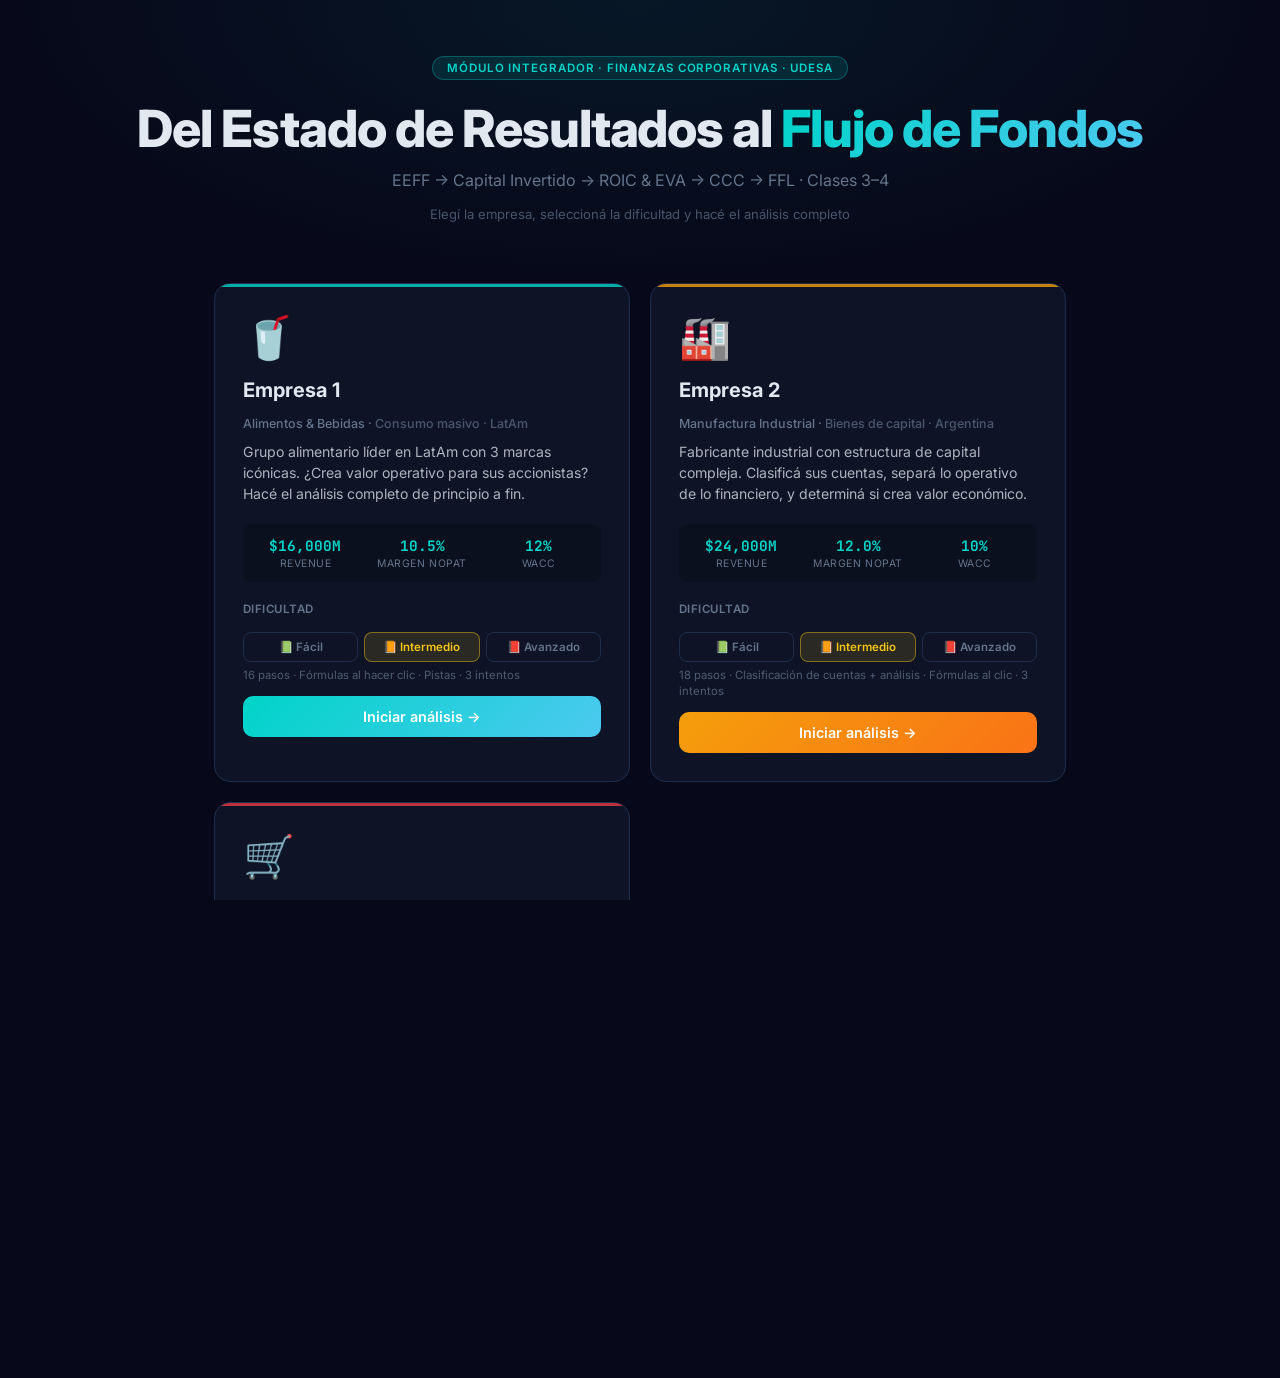
==== commit 73bf5125: "Update index.html" ====
--- a/index.html
+++ b/index.html
@@ -368,7 +368,7 @@
 {
   id:1,
   icon:'🏭', color:'#F59E0B', color2:'#F97316',
-  name:'Caso 2',
+  name:'Empresa 2',
   sector:'Manufactura Industrial', sectorDetail:'Bienes de capital · Argentina',
   tagline:'Fabricante industrial con estructura de capital compleja. Clasificá sus cuentas, separá lo operativo de lo financiero, y determiná si crea valor económico.',
   stats:[{val:'$24,000M',lbl:'Revenue'},{val:'12.0%',lbl:'Margen NOPAT'},{val:'10%',lbl:'WACC'}],
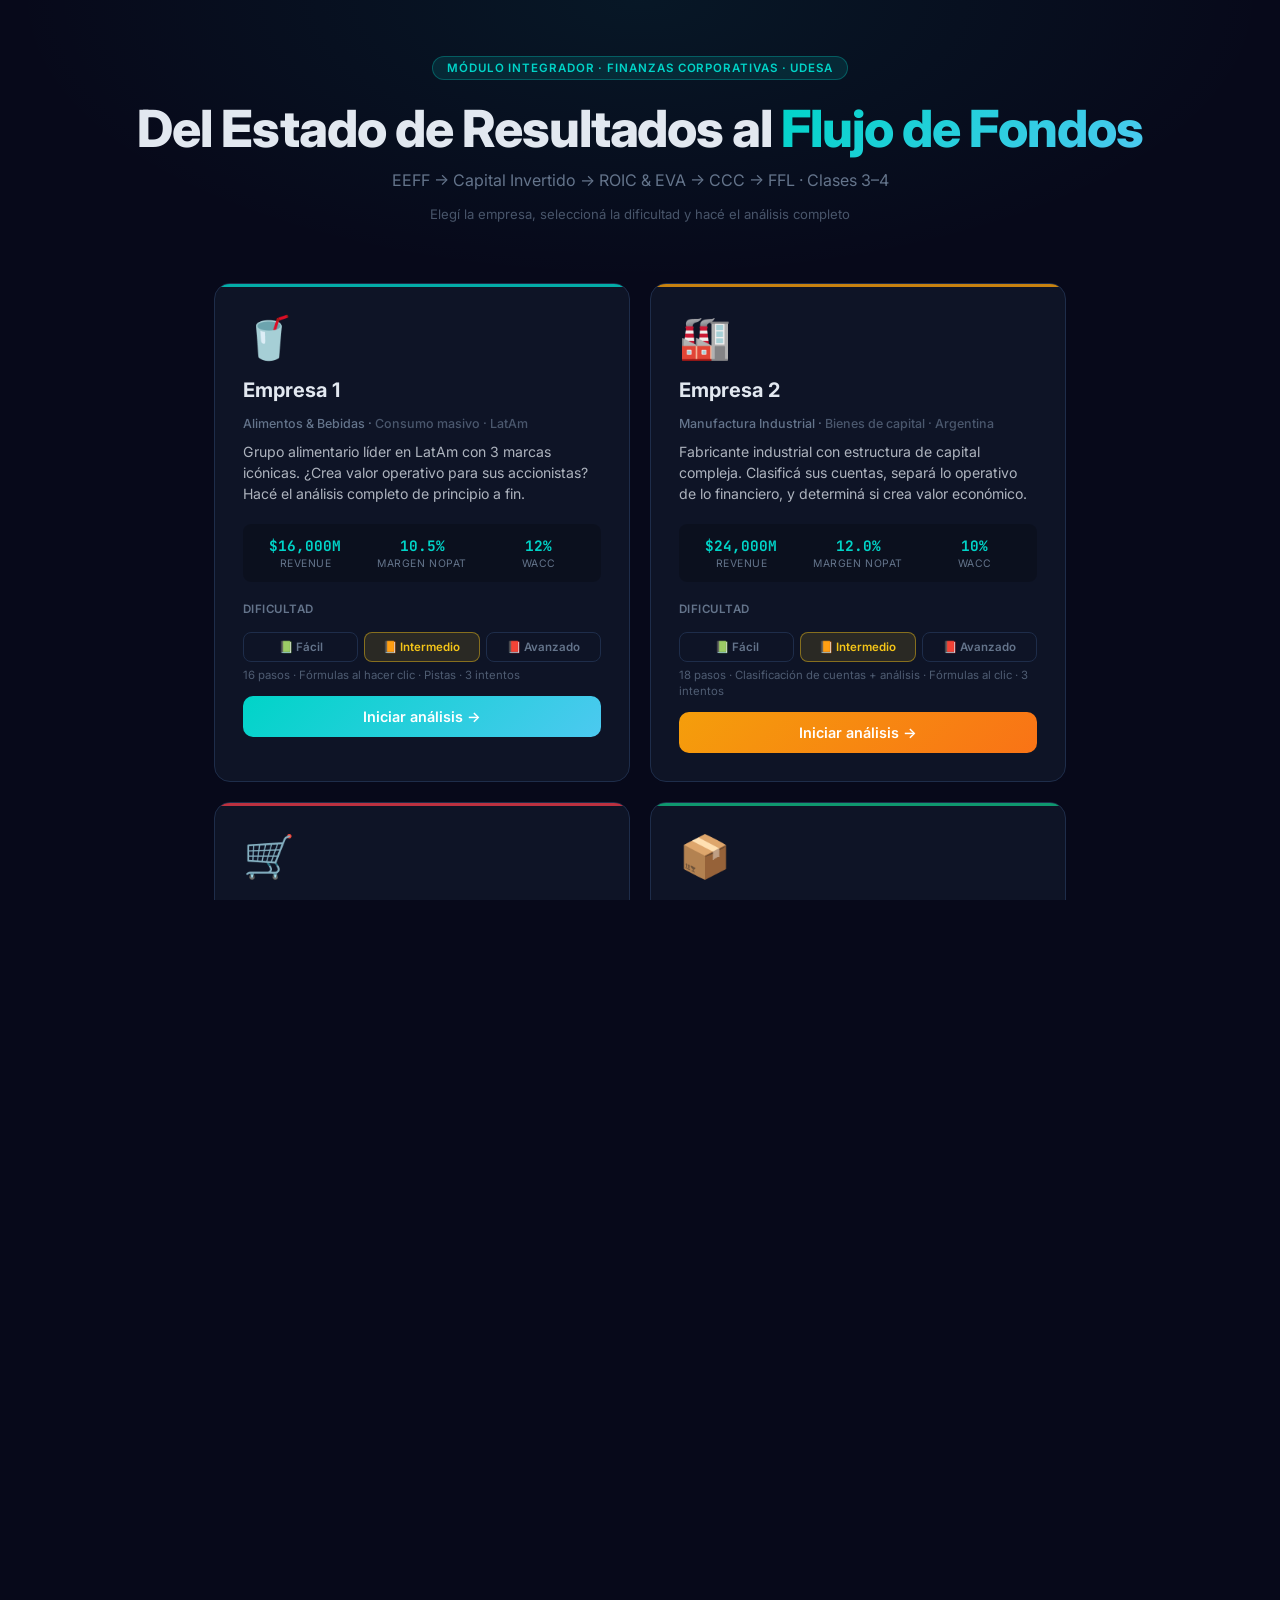
==== commit 57db975f: "Add files via upload" ====
--- a/index.html
+++ b/index.html
@@ -7,227 +7,7 @@
 <link rel="preconnect" href="https://fonts.googleapis.com">
 <link rel="preconnect" href="https://fonts.gstatic.com" crossorigin>
 <link href="https://fonts.googleapis.com/css2?family=Inter:wght@300;400;500;600;700;800&family=JetBrains+Mono:wght@400;500;700&display=swap" rel="stylesheet">
-<style>
-:root {
-  --bg: #07091A;
-  --card: #0E1426;
-  --card2: #131C35;
-  --teal: #00D4C8;
-  --green: #22C55E;
-  --red: #EF4444;
-  --yellow: #F5C518;
-  --blue: #4CC9F0;
-  --purple: #A78BFA;
-  --text: #E2E8F0;
-  --muted: #64748B;
-  --border: #1E2D4A;
-}
-*{box-sizing:border-box;margin:0;padding:0}
-html,body{height:100%;font-family:'Inter',sans-serif;background:var(--bg);color:var(--text);overflow-x:hidden}
-.mono{font-family:'JetBrains Mono',monospace}
-.screen{display:none;opacity:0;transition:opacity .35s ease,transform .35s ease;transform:translateY(8px)}
-.screen.active{display:flex;flex-direction:column;opacity:1;transform:translateY(0)}
-#homeScreen{min-height:100vh;padding:0}
-.home-hero{text-align:center;padding:56px 24px 40px;background:radial-gradient(ellipse 900px 400px at 50% 0%,rgba(0,212,200,.07) 0%,transparent 70%)}
-.home-hero .badge{display:inline-block;background:rgba(0,212,200,.12);border:1px solid rgba(0,212,200,.3);color:var(--teal);font-size:.72rem;font-weight:600;letter-spacing:.08em;text-transform:uppercase;padding:4px 14px;border-radius:999px;margin-bottom:20px}
-.home-hero h1{font-size:clamp(2rem,5vw,3.2rem);font-weight:800;letter-spacing:-.02em;line-height:1.1;margin-bottom:12px}
-.home-hero h1 span{background:linear-gradient(135deg,var(--teal),var(--blue));-webkit-background-clip:text;-webkit-text-fill-color:transparent;background-clip:text}
-.home-hero p{color:var(--muted);font-size:1rem;max-width:600px;margin:0 auto 10px;line-height:1.6}
-.home-hero .sub{font-size:.82rem;color:var(--muted);opacity:.7}
-.cases-grid{display:grid;grid-template-columns:repeat(auto-fit,minmax(320px,1fr));gap:20px;max-width:900px;margin:0 auto;padding:8px 24px 56px}
-.case-card{background:var(--card);border:1px solid var(--border);border-radius:16px;padding:28px;cursor:pointer;transition:transform .2s,box-shadow .2s,border-color .2s;position:relative;overflow:hidden}
-.case-card::before{content:'';position:absolute;top:0;left:0;right:0;height:3px;background:var(--accent-color);opacity:.8}
-.case-card:hover{transform:translateY(-4px);box-shadow:0 20px 60px rgba(0,0,0,.5);border-color:var(--accent-color)}
-.case-icon{font-size:2.6rem;margin-bottom:16px;display:block}
-.case-meta{display:flex;align-items:center;gap:10px;margin-bottom:14px}
-.case-name{font-size:1.25rem;font-weight:700;flex:1}
-.diff-selector{display:flex;gap:6px;margin:16px 0 6px;flex-wrap:wrap}
-.diff-pill{flex:1;padding:7px 6px;border-radius:8px;border:1px solid var(--border);background:transparent;color:var(--muted);font-family:'Inter',sans-serif;font-size:.72rem;font-weight:600;cursor:pointer;transition:all .2s;text-align:center;min-width:68px}
-.diff-pill:hover{border-color:rgba(255,255,255,.25);color:var(--text)}
-.diff-pill.dp-f.active{background:rgba(34,197,94,.12);border-color:rgba(34,197,94,.45);color:var(--green)}
-.diff-pill.dp-a.active{background:rgba(245,197,24,.12);border-color:rgba(245,197,24,.45);color:var(--yellow)}
-.diff-pill.dp-s.active{background:rgba(239,68,68,.12);border-color:rgba(239,68,68,.45);color:var(--red)}
-.diff-desc{font-size:.71rem;color:var(--muted);min-height:15px;margin-bottom:12px;line-height:1.4;opacity:.75}
-.hdr-diff-badge{font-size:.68rem;font-weight:700;padding:3px 10px;border-radius:20px;letter-spacing:.04em}
-.case-sector{font-size:.78rem;color:var(--muted);margin-bottom:10px;font-weight:500}
-.case-tagline{font-size:.88rem;color:var(--text);opacity:.75;line-height:1.5;margin-bottom:20px}
-.case-stats{display:flex;gap:16px;margin-bottom:20px;padding:12px;background:rgba(0,0,0,.2);border-radius:8px}
-.case-stat{text-align:center;flex:1}
-.case-stat .val{font-family:'JetBrains Mono',monospace;font-size:.9rem;font-weight:700;color:var(--teal)}
-.case-stat .lbl{font-size:.65rem;color:var(--muted);text-transform:uppercase;letter-spacing:.05em;margin-top:2px}
-.btn-start{width:100%;padding:12px;border:none;border-radius:10px;font-family:'Inter',sans-serif;font-size:.9rem;font-weight:600;cursor:pointer;background:linear-gradient(135deg,var(--accent-color),var(--accent-color2,var(--accent-color)));color:#fff;transition:opacity .2s,transform .1s}
-.btn-start:hover{opacity:.9;transform:scale(1.01)}
-.btn-start:active{transform:scale(.99)}
-#gameScreen{min-height:100vh}
-.game-header{display:flex;align-items:center;gap:16px;padding:14px 24px;background:rgba(14,20,38,.9);backdrop-filter:blur(12px);border-bottom:1px solid var(--border);position:sticky;top:0;z-index:100}
-.btn-back{background:none;border:1px solid var(--border);color:var(--muted);padding:7px 14px;border-radius:8px;cursor:pointer;font-size:.82rem;font-family:'Inter',sans-serif;transition:all .2s;white-space:nowrap}
-.btn-back:hover{border-color:var(--text);color:var(--text)}
-.header-case{display:flex;align-items:center;gap:10px;flex:1}
-.header-case-icon{font-size:1.4rem}
-.header-case-name{font-weight:700;font-size:1rem}
-.header-score{font-family:'JetBrains Mono',monospace;font-size:.9rem;color:var(--yellow);font-weight:700;white-space:nowrap}
-.progress-bar-wrap{display:flex;align-items:center;gap:8px;flex:1;max-width:500px}
-.progress-steps{display:flex;gap:3px;flex:1}
-.step-dot{height:6px;flex:1;border-radius:3px;background:var(--border);transition:background .4s}
-.step-dot.done{background:var(--green)}
-.step-dot.active{background:var(--teal);animation:pulse-bar 1.5s ease-in-out infinite}
-@keyframes pulse-bar{0%,100%{opacity:1}50%{opacity:.6}}
-.step-label{font-size:.72rem;color:var(--muted);white-space:nowrap}
-.game-body{display:grid;grid-template-columns:260px 1fr 230px;gap:0;flex:1;height:calc(100vh - 57px);overflow:hidden}
-.data-room{background:var(--card);border-right:1px solid var(--border);overflow-y:auto;padding:20px 16px}
-.data-room::-webkit-scrollbar{width:4px}
-.data-room::-webkit-scrollbar-track{background:transparent}
-.data-room::-webkit-scrollbar-thumb{background:var(--border);border-radius:2px}
-.dr-title{font-size:.7rem;font-weight:700;letter-spacing:.1em;text-transform:uppercase;color:var(--muted);margin-bottom:16px;display:flex;align-items:center;gap:6px}
-.dr-section{margin-bottom:14px;padding:12px;border-radius:10px;border:1px solid transparent;transition:background .3s,border-color .3s}
-.dr-section.highlight{background:rgba(0,212,200,.06);border-color:rgba(0,212,200,.2)}
-.dr-section-title{font-size:.66rem;font-weight:700;text-transform:uppercase;letter-spacing:.08em;color:var(--muted);margin-bottom:8px;display:flex;align-items:center;gap:6px}
-.dr-row{display:flex;justify-content:space-between;align-items:center;padding:4px 0;border-bottom:1px solid rgba(255,255,255,.04)}
-.dr-row:last-child{border-bottom:none}
-.dr-row-label{font-size:.75rem;color:var(--text);opacity:.8}
-.dr-row-val{font-family:'JetBrains Mono',monospace;font-size:.78rem;font-weight:500;color:var(--teal)}
-.dr-row.highlighted .dr-row-label{color:var(--teal);font-weight:600}
-.dr-row.highlighted .dr-row-val{color:var(--yellow)}
-.dr-given{color:var(--blue) !important}
-.center-content{overflow-y:auto;padding:28px 32px;background:var(--bg)}
-.center-content::-webkit-scrollbar{width:5px}
-.center-content::-webkit-scrollbar-track{background:transparent}
-.center-content::-webkit-scrollbar-thumb{background:var(--border);border-radius:3px}
-.step-header{margin-bottom:24px}
-.step-number{font-size:.7rem;font-weight:700;text-transform:uppercase;letter-spacing:.1em;color:var(--muted);margin-bottom:4px}
-.step-badge{display:inline-block;background:rgba(76,201,240,.1);border:1px solid rgba(76,201,240,.25);color:var(--blue);font-size:.65rem;font-weight:600;padding:2px 10px;border-radius:999px;margin-bottom:6px;letter-spacing:.04em}
-.step-title{font-size:1.5rem;font-weight:700;margin-bottom:8px;line-height:1.2}
-.step-task{font-size:.92rem;color:var(--text);opacity:.8;line-height:1.6;margin-bottom:20px}
-.formula-toggle{display:inline-flex;align-items:center;gap:6px;background:transparent;border:1px solid rgba(0,212,200,.25);border-radius:20px;padding:5px 14px;color:var(--teal);font-size:.75rem;font-weight:600;cursor:pointer;margin-bottom:14px;transition:all .2s;user-select:none;font-family:'Inter',sans-serif}
-.formula-toggle:hover{background:rgba(0,212,200,.08);border-color:var(--teal)}
-.formula-toggle .ft-arrow{transition:transform .2s;font-size:.8rem}
-.formula-toggle.open .ft-arrow{transform:rotate(90deg)}
-.formula-box{display:none;background:var(--card2);border:1px solid rgba(0,212,200,.2);border-radius:10px;padding:16px 20px;margin-bottom:18px;border-left:3px solid var(--teal);animation:fadeSlide .2s ease}
-.formula-box.open{display:block}
-@keyframes fadeSlide{from{opacity:0;transform:translateY(-6px)}to{opacity:1;transform:translateY(0)}}
-.formula-label{font-size:.65rem;text-transform:uppercase;letter-spacing:.08em;color:var(--muted);margin-bottom:8px}
-.formula-code{font-family:'JetBrains Mono',monospace;font-size:.95rem;color:var(--teal);font-weight:500;line-height:1.6}
-.info-boxes{display:flex;gap:12px;margin-bottom:16px;flex-wrap:wrap}
-.info-box{background:var(--card2);border:1px solid var(--border);border-radius:8px;padding:10px 14px;flex:1;min-width:120px}
-.info-box-label{font-size:.62rem;text-transform:uppercase;letter-spacing:.06em;color:var(--muted);margin-bottom:3px}
-.info-box-val{font-family:'JetBrains Mono',monospace;font-size:1rem;font-weight:700;color:var(--blue)}
-.input-section{margin-bottom:20px}
-.input-label{font-size:.8rem;font-weight:600;color:var(--muted);margin-bottom:8px;text-transform:uppercase;letter-spacing:.05em}
-.answer-row{display:flex;gap:10px;align-items:center;flex-wrap:wrap}
-.answer-input{background:var(--card);border:2px solid var(--border);border-radius:10px;padding:12px 16px;font-family:'JetBrains Mono',monospace;font-size:1.1rem;color:var(--text);width:180px;outline:none;transition:border-color .2s}
-.answer-input:focus{border-color:var(--teal)}
-.answer-input.correct{border-color:var(--green);background:rgba(34,197,94,.08)}
-.answer-input.wrong{border-color:var(--red);background:rgba(239,68,68,.08);animation:shake .4s ease}
-.input-unit{font-family:'JetBrains Mono',monospace;font-size:.9rem;color:var(--muted)}
-@keyframes shake{0%,100%{transform:translateX(0)}20%{transform:translateX(-6px)}40%{transform:translateX(6px)}60%{transform:translateX(-4px)}80%{transform:translateX(4px)}}
-.btn-verify{padding:12px 24px;border:none;border-radius:10px;background:var(--teal);color:#07091A;font-family:'Inter',sans-serif;font-weight:700;font-size:.9rem;cursor:pointer;transition:all .2s}
-.btn-verify:hover{background:#00b8ad;transform:scale(1.02)}
-.btn-verify:active{transform:scale(.98)}
-.btn-verify:disabled{opacity:.4;cursor:not-allowed;transform:none}
-.btn-hint{padding:10px 18px;border:1px solid var(--border);border-radius:10px;background:transparent;color:var(--muted);font-family:'Inter',sans-serif;font-size:.82rem;cursor:pointer;transition:all .2s}
-.btn-hint:hover{border-color:var(--yellow);color:var(--yellow)}
-.feedback-box{padding:14px 18px;border-radius:10px;margin-top:16px;font-size:.88rem;line-height:1.6;display:none}
-.feedback-box.correct{background:rgba(34,197,94,.1);border:1px solid rgba(34,197,94,.25);color:var(--green);display:block}
-.feedback-box.wrong{background:rgba(239,68,68,.1);border:1px solid rgba(239,68,68,.25);color:var(--red);display:block}
-.hint-box{background:rgba(245,197,24,.07);border:1px solid rgba(245,197,24,.2);border-radius:10px;padding:14px 18px;margin-top:14px;font-size:.85rem;color:var(--yellow);line-height:1.6;display:none}
-.hint-box.visible{display:block}
-.attempts-row{display:flex;gap:6px;margin-top:10px;align-items:center}
-.attempt-dot{width:8px;height:8px;border-radius:50%;background:var(--border)}
-.attempt-dot.used.first{background:var(--green)}
-.attempt-dot.used{background:var(--red)}
-.attempts-label{font-size:.72rem;color:var(--muted)}
-.btn-next{padding:12px 28px;border:none;border-radius:10px;background:linear-gradient(135deg,var(--teal),var(--blue));color:#07091A;font-family:'Inter',sans-serif;font-weight:700;font-size:.95rem;cursor:pointer;transition:all .2s;display:none;margin-top:20px}
-.btn-next:hover{opacity:.9;transform:scale(1.02)}
-.btn-next.visible{display:inline-block}
-.btn-next.pulse{animation:pulse-btn 1.5s ease-in-out infinite}
-@keyframes pulse-btn{0%,100%{box-shadow:0 0 0 0 rgba(0,212,200,.4)}50%{box-shadow:0 0 0 8px rgba(0,212,200,0)}}
-.verdict-inline{border-radius:12px;padding:20px 24px;margin-top:20px;font-size:.95rem;font-weight:700;line-height:1.5}
-.verdict-inline.positive{background:rgba(34,197,94,.1);border:1px solid rgba(34,197,94,.25);color:var(--green)}
-.verdict-inline.negative{background:rgba(239,68,68,.1);border:1px solid rgba(239,68,68,.25);color:var(--red)}
-.notebook{background:var(--card);border-left:1px solid var(--border);padding:20px 16px;overflow-y:auto}
-.notebook::-webkit-scrollbar{width:4px}
-.notebook::-webkit-scrollbar-thumb{background:var(--border);border-radius:2px}
-.nb-title{font-size:.7rem;font-weight:700;letter-spacing:.1em;text-transform:uppercase;color:var(--muted);margin-bottom:14px;display:flex;align-items:center;gap:6px}
-.nb-section{font-size:.62rem;font-weight:700;text-transform:uppercase;letter-spacing:.08em;color:var(--muted);margin:10px 0 4px;padding-bottom:3px;border-bottom:1px solid var(--border)}
-.nb-row{display:flex;justify-content:space-between;align-items:center;padding:5px 0;border-bottom:1px solid rgba(255,255,255,.04)}
-.nb-row:last-child{border-bottom:none}
-.nb-label{font-size:.74rem;color:var(--muted)}
-.nb-val{font-family:'JetBrains Mono',monospace;font-size:.8rem;font-weight:600;color:var(--muted);transition:color .4s}
-.nb-val.filled{color:var(--teal)}
-.nb-val.given{color:var(--blue)}
-.nb-val.filled.flash{animation:nb-flash .6s ease}
-@keyframes nb-flash{0%{background:rgba(0,212,200,.3);border-radius:4px}100%{background:transparent}}
-#resultsScreen{min-height:100vh;padding:0;align-items:stretch}
-.results-header{display:flex;align-items:center;gap:16px;padding:14px 24px;background:rgba(14,20,38,.9);border-bottom:1px solid var(--border)}
-.results-body{flex:1;padding:40px 24px;max-width:960px;margin:0 auto;width:100%}
-.verdict-card{border-radius:20px;padding:36px;margin-bottom:28px;text-align:center;position:relative;overflow:hidden}
-.verdict-card::before{content:'';position:absolute;inset:0;background:radial-gradient(ellipse 600px 300px at 50% 50%,rgba(255,255,255,.04) 0%,transparent 70%)}
-.verdict-card.positive{background:linear-gradient(135deg,rgba(34,197,94,.12),rgba(0,212,200,.08));border:1px solid rgba(34,197,94,.25)}
-.verdict-card.negative{background:linear-gradient(135deg,rgba(239,68,68,.12),rgba(245,197,24,.04));border:1px solid rgba(239,68,68,.25)}
-.verdict-icon{font-size:3.5rem;margin-bottom:12px;display:block}
-.verdict-title{font-size:2rem;font-weight:800;margin-bottom:8px;letter-spacing:-.02em}
-.verdict-title.green{color:var(--green)}
-.verdict-title.red{color:var(--red)}
-.verdict-subtitle{font-size:1rem;color:var(--text);opacity:.7;margin-bottom:10px}
-.results-table{width:100%;border-collapse:collapse;margin-bottom:28px;font-size:.88rem}
-.results-table th{text-align:left;padding:10px 14px;font-size:.7rem;text-transform:uppercase;letter-spacing:.07em;color:var(--muted);border-bottom:1px solid var(--border);font-weight:700}
-.results-table td{padding:10px 14px;border-bottom:1px solid rgba(255,255,255,.05)}
-.results-table tr:last-child td{border-bottom:none}
-.results-table .metric-name{font-weight:600;color:var(--text)}
-.results-table .metric-val{font-family:'JetBrains Mono',monospace;color:var(--teal);font-weight:600}
-.results-table .metric-clase{font-size:.75rem;color:var(--muted)}
-.score-section{background:var(--card2);border:1px solid var(--border);border-radius:16px;padding:28px;text-align:center;margin-bottom:28px}
-.score-title{font-size:.8rem;text-transform:uppercase;letter-spacing:.1em;color:var(--muted);margin-bottom:10px;font-weight:700}
-.score-value{font-family:'JetBrains Mono',monospace;font-size:3rem;font-weight:800;color:var(--yellow);margin-bottom:8px}
-.score-rank{font-size:1.2rem;font-weight:700;color:var(--text);margin-bottom:4px}
-.score-max{font-size:.8rem;color:var(--muted)}
-.results-actions{display:flex;gap:12px;justify-content:center;flex-wrap:wrap}
-.btn-another{padding:14px 32px;border:none;border-radius:12px;background:linear-gradient(135deg,var(--teal),var(--blue));color:#07091A;font-family:'Inter',sans-serif;font-weight:700;font-size:1rem;cursor:pointer;transition:all .2s}
-.btn-another:hover{opacity:.9;transform:scale(1.02)}
-.btn-home-results{padding:14px 28px;border:1px solid var(--border);border-radius:12px;background:transparent;color:var(--text);font-family:'Inter',sans-serif;font-size:.9rem;cursor:pointer;transition:all .2s}
-.btn-home-results:hover{border-color:var(--text)}
-.step-content{animation:slide-in .3s ease}
-@keyframes slide-in{from{opacity:0;transform:translateX(20px)}to{opacity:1;transform:translateX(0)}}
-.concept-box{background:var(--card2);border:1px solid var(--border);border-left:3px solid var(--blue);border-radius:10px;padding:14px 18px;margin-bottom:18px;font-size:.84rem;color:var(--text);line-height:1.7;opacity:.9}
-.concept-box strong{color:var(--blue)}
-@media(max-width:768px){
-  .game-body{grid-template-columns:1fr;height:auto;overflow:visible}
-  .data-room{border-right:none;border-bottom:1px solid var(--border);max-height:260px}
-  .notebook{border-left:none;border-top:1px solid var(--border)}
-  .center-content{padding:20px 16px}
-  .cases-grid{grid-template-columns:1fr}
-  .game-header{flex-wrap:wrap;gap:10px}
-  .progress-bar-wrap{min-width:100%;order:3}
-}
-::-webkit-scrollbar{width:6px;height:6px}
-::-webkit-scrollbar-track{background:var(--bg)}
-::-webkit-scrollbar-thumb{background:var(--border);border-radius:3px}
-/* ── Classify UI ─────────────────────────────────────────── */
-.cls-legend{display:flex;gap:8px;flex-wrap:wrap;margin-bottom:12px}
-.cls-leg-item{font-size:.68rem;font-weight:700;padding:3px 10px;border-radius:6px;letter-spacing:.03em}
-.cls-leg-item.sel-AO{background:rgba(34,197,94,.1);color:var(--green);border:1px solid rgba(34,197,94,.3)}
-.cls-leg-item.sel-PO{background:rgba(239,68,68,.08);color:var(--red);border:1px solid rgba(239,68,68,.2)}
-.cls-leg-item.sel-AF{background:rgba(76,201,240,.1);color:var(--blue);border:1px solid rgba(76,201,240,.3)}
-.cls-leg-item.sel-PF{background:rgba(245,197,24,.1);color:var(--yellow);border:1px solid rgba(245,197,24,.3)}
-.classify-container{display:flex;flex-direction:column;gap:7px;margin-bottom:14px}
-.classify-row{display:flex;align-items:flex-start;gap:10px;background:var(--card2);border:1px solid var(--border);border-radius:8px;padding:9px 12px;transition:all .2s;flex-wrap:wrap}
-.classify-row.cls-correct{border-color:rgba(34,197,94,.45);background:rgba(34,197,94,.06)}
-.classify-row.cls-wrong{border-color:rgba(239,68,68,.45);background:rgba(239,68,68,.06)}
-.classify-row.cls-revealed{border-color:rgba(245,197,24,.35);background:rgba(245,197,24,.04)}
-.cls-info{flex:1;min-width:140px}
-.cls-label{font-size:.8rem;color:var(--text);display:block;font-weight:500}
-.cls-amount{font-family:'JetBrains Mono',monospace;font-size:.73rem;color:var(--teal)}
-.cls-btns{display:flex;gap:4px;flex-shrink:0}
-.cls-cat-btn{padding:5px 9px;border-radius:6px;border:1px solid var(--border);background:transparent;color:var(--muted);font-family:'Inter',sans-serif;font-size:.72rem;font-weight:700;cursor:pointer;transition:all .15s;letter-spacing:.02em}
-.cls-cat-btn:hover{border-color:var(--teal);color:var(--teal)}
-.cls-cat-btn.active.sel-AO{background:rgba(34,197,94,.15);border-color:rgba(34,197,94,.55);color:var(--green)}
-.cls-cat-btn.active.sel-PO{background:rgba(239,68,68,.14);border-color:rgba(239,68,68,.5);color:var(--red)}
-.cls-cat-btn.active.sel-AF{background:rgba(76,201,240,.14);border-color:rgba(76,201,240,.5);color:var(--blue)}
-.cls-cat-btn.active.sel-PF{background:rgba(245,197,24,.14);border-color:rgba(245,197,24,.5);color:var(--yellow)}
-.cls-cat-btn:disabled{opacity:.45;cursor:not-allowed}
-.cls-tip{font-size:.72rem;color:var(--yellow);line-height:1.4;margin-top:4px;width:100%;display:none}
-.cls-progress{font-size:.78rem;color:var(--muted);margin-bottom:10px}
-</style>
+<link rel="stylesheet" href="styles.css">
 </head>
 <body>
 
@@ -297,1984 +77,6 @@
   </div>
 </div>
 
-<script>
-// ═══════════════════════════════════════════════════════════
-// CASO 1 — PortoGroup S.A.
-// Alimentos & Bebidas · LatAm
-// Números diseñados para práctica (distintos a DigitalCo)
-// ═══════════════════════════════════════════════════════════
-const CASES = [
-{
-  id:0,
-  icon:'🥤', color:'#00D4C8', color2:'#4CC9F0',
-  name:'Empresa 1',
-  sector:'Alimentos & Bebidas', sectorDetail:'Consumo masivo · LatAm',
-  tagline:'Grupo alimentario líder en LatAm con 3 marcas icónicas. ¿Crea valor operativo para sus accionistas? Hacé el análisis completo de principio a fin.',
-  stats:[{val:'$16,000M',lbl:'Revenue'},{val:'10.5%',lbl:'Margen NOPAT'},{val:'12%',lbl:'WACC'}],
-
-  // ── Estado de Resultados ────────────────────────────────
-  revenue:16000, cogs:10400,
-  grossProfit:5600, grossMargin:35.0,
-  sga:2400, da:800,
-  ebit:2400, ebitMargin:15.0,
-  tax:30,
-  nopat:1680, nopatMargin:10.5,
-
-  // ── Balance Operativo ────────────────────────────────────
-  ar:1600,          // Cuentas por Cobrar (AO corriente)
-  inventory:1280,   // Inventario         (AO corriente)
-  totalAO:2880,     // Total Activos Operativos corrientes
-
-  ap:1710,          // Cuentas por Pagar  (PO corriente)
-  accrued:570,      // Devengados / Otros PO
-  totalPO:2280,     // Total Pasivos Operativos corrientes
-
-  // ── Capital Invertido ────────────────────────────────────
-  nof:600,          // NOF = totalAO − totalPO
-  afn:6400,         // Activo Fijo Neto (PP&E neto)
-  ain:1000,         // Activo Intangible Neto
-  ci:8000,          // CI = NOF + AFN + AIN
-  prevCI:7000,      // CI año anterior
-  invNeta:1000,     // ΔCI = CI − prevCI
-
-  // ── Retorno ─────────────────────────────────────────────
-  rotacion:2.0,     // Revenue / CI
-  roic:21.0,        // NOPAT / CI × 100
-  wacc:12,
-  spread:9.0,       // ROIC − WACC
-  eva:720,          // Spread × CI / 100
-
-  // ── Ciclo de Conversión de Caja ─────────────────────────
-  dso:36.5,         // AR × 365 / Revenue
-  dio:44.9,         // Inv × 365 / COGS
-  dpo:60.0,         // AP × 365 / COGS
-  ccc:21.4,         // DSO + DIO − DPO
-
-  // ── Flujo de Fondos ──────────────────────────────────────
-  ffl:680,          // NOPAT − ΔCI
-
-  // ── Estructura Financiera ────────────────────────────────
-  actFin:800,       // Activos financieros (Caja + Inversiones)
-  deudaFin:2400,    // Deuda financiera total
-  shares:100,       // Acciones en circulación
-
-  verdict:'creadora'
-},
-// ═══════════════════════════════════════════════════════════
-// CASO 2 — NortelFab S.A.
-// Manufactura Industrial · Argentina
-// Números diseñados para clasificación de cuentas + análisis
-// ═══════════════════════════════════════════════════════════
-{
-  id:1,
-  icon:'🏭', color:'#F59E0B', color2:'#F97316',
-  name:'Empresa 2',
-  sector:'Manufactura Industrial', sectorDetail:'Bienes de capital · Argentina',
-  tagline:'Fabricante industrial con estructura de capital compleja. Clasificá sus cuentas, separá lo operativo de lo financiero, y determiná si crea valor económico.',
-  stats:[{val:'$24,000M',lbl:'Revenue'},{val:'12.0%',lbl:'Margen NOPAT'},{val:'10%',lbl:'WACC'}],
-
-  // ── Estado de Resultados ────────────────────────────────
-  revenue:24000, cogs:15600,
-  grossProfit:8400, grossMargin:35.0,
-  nomina:2400,      // Gastos de nómina (separado en P&L)
-  otrosSga:800,     // Otros gastos operativos
-  sga:3200,         // Total SG&A = nomina + otrosSga
-  da:1200,
-  ebit:4000, ebitMargin:16.7,
-  tax:28,
-  nopat:2880, nopatMargin:12.0,
-
-  // ── Balance Operativo ────────────────────────────────────
-  ar:3000,           // Cuentas por Cobrar (AO corriente)
-  inventory:2500,    // Inventario         (AO corriente)
-  anticipo:500,      // Anticipo a proveedores (AO corriente)
-  totalAO:6000,
-
-  ap:3000,           // Cuentas por Pagar  (PO corriente)
-  nominaPagar:800,   // Nómina a pagar     (PO corriente)
-  ingDif:1000,       // Ingresos diferidos (PO corriente)
-  totalPO:4800,
-
-  // ── Activos de LP ────────────────────────────────────────
-  ppeBruto:18000, ppeAcumDep:6000, afn:12000,
-  ainBruto:3500,  ainAcumAmort:700, ain:2800,
-
-  // ── Activos / Pasivos Financieros ────────────────────────
-  caja:2000, invFinLP:800, actFin:2800,
-  deudaCP:500, deudaLP:2000, lease:1000, deudaFin:3500,
-
-  // ── Capital Invertido ────────────────────────────────────
-  nof:1200,
-  ci:16000, prevCI:14500, invNeta:1500,
-
-  // ── Retorno ─────────────────────────────────────────────
-  rotacion:1.5,
-  roic:18.0,
-  wacc:10,
-  spread:8.0,
-  eva:1280,
-
-  // ── Ciclo de Conversión de Caja ─────────────────────────
-  dso:45.6, dio:58.5, dpo:70.2, ccc:33.9,
-
-  // ── Flujo de Fondos ──────────────────────────────────────
-  ffl:1380,
-
-  shares:80,
-  verdict:'creadora',
-  classifyItems:[
-    {id:'cash',     label:'Caja y equivalentes',        val:'$2,000M',  correct:'AF', tricky:true,
-     tip:'El exceso de caja no surge del ciclo operativo: es un activo financiero, no operativo.'},
-    {id:'ar',       label:'Cuentas por Cobrar (CxC)',   val:'$3,000M',  correct:'AO', tricky:false, tip:''},
-    {id:'inv',      label:'Inventario',                 val:'$2,500M',  correct:'AO', tricky:false, tip:''},
-    {id:'anticipo', label:'Anticipo a proveedores',     val:'$500M',    correct:'AO', tricky:true,
-     tip:'Es parte del ciclo operativo: pagás antes para asegurarte materiales — activo operativo.'},
-    {id:'ppe',      label:'PP&E neto (Activo Fijo)',    val:'$12,000M', correct:'AO', tricky:false, tip:''},
-    {id:'ain',      label:'Intangibles netos',          val:'$2,800M',  correct:'AO', tricky:false, tip:''},
-    {id:'invfinlp', label:'Inversiones financieras LP', val:'$800M',    correct:'AF', tricky:true,
-     tip:'No genera resultado operativo. Es una inversión de excedentes — activo financiero.'},
-    {id:'ap',       label:'Cuentas por Pagar (CxP)',   val:'$3,000M',  correct:'PO', tricky:false, tip:''},
-    {id:'nompaG',   label:'Nómina a pagar',             val:'$800M',    correct:'PO', tricky:true,
-     tip:'Salarios devengados pero no pagados → obligación del ciclo operativo → pasivo operativo.'},
-    {id:'ingdif',   label:'Ingresos diferidos',         val:'$1,000M',  correct:'PO', tricky:true,
-     tip:'Obligación de entregar productos/servicios futuros. Surge del negocio → pasivo operativo.'},
-    {id:'deudacp',  label:'Deuda bancaria corto plazo', val:'$500M',    correct:'PF', tricky:false, tip:''},
-    {id:'deudalp',  label:'Deuda bancaria largo plazo', val:'$2,000M',  correct:'PF', tricky:false, tip:''},
-    {id:'lease',    label:'Lease financiero (IFRS 16)', val:'$1,000M',  correct:'PF', tricky:true,
-     tip:'Bajo IFRS 16, los arrendamientos se capitalizan como deuda financiera — pasivo financiero.'}
-  ],
-
-  // Paso 2: clasificar cuentas operativas como NOF / AFN / AIN (componentes del CI)
-  classifyNofItems:[
-    {id:'ar_ci',       label:'Cuentas por Cobrar (CxC)',  val:'$3,000M',  correct:'NOF', tricky:false, tip:''},
-    {id:'inv_ci',      label:'Inventario',                val:'$2,500M',  correct:'NOF', tricky:false, tip:''},
-    {id:'anticipo_ci', label:'Anticipo a proveedores',    val:'$500M',    correct:'NOF', tricky:true,
-     tip:'AO corriente → entra en el bloque NOF. Como reduce el efectivo disponible antes de recibir los materiales, es capital de trabajo operativo.'},
-    {id:'ap_ci',       label:'Cuentas por Pagar (CxP)',   val:'$3,000M',  correct:'NOF', tricky:false, tip:''},
-    {id:'nompa_ci',    label:'Nómina a pagar',            val:'$800M',    correct:'NOF', tricky:true,
-     tip:'PO corriente → reduce el NOF que debemos fondear. Es financiamiento "gratuito" de los empleados.'},
-    {id:'ingdif_ci',   label:'Ingresos diferidos',        val:'$1,000M',  correct:'NOF', tricky:true,
-     tip:'PO corriente → reduce el capital operativo que la empresa debe financiar. Va al NOF.'},
-    {id:'ppe_ci',      label:'PP&E neto (Activo Fijo)',   val:'$12,000M', correct:'AFN', tricky:false, tip:''},
-    {id:'ain_ci',      label:'Intangibles netos',         val:'$2,800M',  correct:'AIN', tricky:false, tip:''}
-  ]
-},
-// ═══════════════════════════════════════════════════════════
-// CASO 3 — Costco Wholesale FY2024
-// Real Capital IQ data · Análisis integrador completo
-// ¿Cuánto invirtió? → ¿En qué? → ¿Resultado? → ¿Rentabilidad? → ¿Flujo?
-// ═══════════════════════════════════════════════════════════
-{
-  id:2,
-  icon:'🛒', color:'#E63946', color2:'#FF6B6B',
-  name:'Costco',
-  sector:'Retail de Membresías', sectorDetail:'FY2024 · Datos reales Capital IQ',
-  tagline:'El retailer más eficiente del mundo con margen neto de 2.75%. ¿Cómo genera un ROIC del 25%? Clasificá sus cuentas, calculá el Capital Invertido y descubrí la paradoja de Costco.',
-  stats:[{val:'$254,453M',lbl:'Revenue'},{val:'2.75%',lbl:'Margen NOPAT'},{val:'9%',lbl:'WACC'}],
-
-  // ── Estado de Resultados FY2024 ──────────────────────────
-  revenue:254453, cogs:222358,
-  grossProfit:32095, grossMargin:12.6,
-  sga:22810,         // D&A está embebido en COGS + SGA
-  ebit:9285, ebitMargin:3.6,
-  da:2431,           // D&A proporcionado por separado (para EBITDA)
-  ebitda:11716, ebitdaMargin:4.6,
-  tax:24.5,
-  nopat:7010, nopatMargin:2.75,
-  netIncome:7367,    // Resultado neto (para ROE)
-
-  // ── Balance Operativo ────────────────────────────────────
-  ar:2721,           // Cuentas por Cobrar (AO corriente)
-  inventory:18647,   // Inventario          (AO corriente)
-  totalAO:21368,
-
-  ap:19421,          // Cuentas por Pagar    (PO corriente)
-  accrued:7229,      // Gastos devengados    (PO corriente)
-  membershipFees:2501, // Cuotas diferidas   (PO corriente) ← clave pedagógica
-  totalPO:29151,
-
-  // ── Capital Invertido ────────────────────────────────────
-  nof:-7783,         // NOF = totalAO − totalPO (¡NEGATIVO! ventaja competitiva)
-  ppeBruto:51000, ppeAcumDep:17918, afn:33082,
-  ain:865,           // Goodwill e intangibles netos
-  otrosNeto:1836,    // Otros activos operativos netos
-  ci:28000,
-  prevCI:26000,      // CI año anterior (FY2023)
-  invNeta:2000,      // ΔCI = CI − prevCI
-
-  // ── Retorno ─────────────────────────────────────────────
-  rotacion:9.09,     // Revenue / CI = 254,453 / 28,000
-  roa:12.6,          // EBIT / Total Assets = 9,285 / 73,473
-  roe:31.2,          // Net Income / PN = 7,367 / 23,622
-  roic:25.0,         // NOPAT / CI = Margen × Rotación = 2.75% × 9.09x
-  wacc:9,
-  spread:16.0,
-  eva:4480,
-
-  // ── Ciclo de Conversión de Caja ─────────────────────────
-  dso:3.9,           // 2721×365/254453  ← casi cero (pago en caja/tarjeta)
-  dio:30.6,          // 18647×365/222358
-  dpo:31.9,          // 19421×365/222358
-  ccc:2.6,           // DSO + DIO − DPO  ← levemente positivo, pero NOF negativo!
-
-  // ── Flujo de Fondos ──────────────────────────────────────
-  ffl:5010,          // NOPAT − ΔCI = 7010 − 2000
-
-  // ── Balance Adicional ────────────────────────────────────
-  caja:9906, stInv:1488, actFin:11394,
-  deudaLP:5783, cpDebt:1081, deudaFin:6864,
-  totalAssets:73473, pn:23622,
-
-  verdict:'creadora',
-  classifyItems:[
-    {id:'cash',    label:'Caja y equivalentes',             val:'$9,906M',  correct:'AF', tricky:true,
-     tip:'Caja excedente: no surge del ciclo operativo. Es el "colchón" financiero de Costco para expansión.'},
-    {id:'ar',      label:'Cuentas por Cobrar (CxC)',        val:'$2,721M',  correct:'AO', tricky:false, tip:''},
-    {id:'inv',     label:'Inventario (mercadería)',         val:'$18,647M', correct:'AO', tricky:false, tip:''},
-    {id:'ppe',     label:'PP&E neto (tiendas + depósitos)', val:'$33,082M', correct:'AO', tricky:false, tip:''},
-    {id:'goodwill',label:'Goodwill e intangibles netos',   val:'$865M',    correct:'AO', tricky:true,
-     tip:'El goodwill surge de adquisiciones operativas → activo intangible operativo (AIN).'},
-    {id:'stinv',   label:'Inversiones financieras CP',     val:'$1,488M',  correct:'AF', tricky:false, tip:''},
-    {id:'ap',      label:'Cuentas por Pagar (CxP)',        val:'$19,421M', correct:'PO', tricky:false, tip:''},
-    {id:'accrued', label:'Gastos devengados (accrued)',    val:'$7,229M',  correct:'PO', tricky:false, tip:''},
-    {id:'member',  label:'Cuotas de membresía diferidas',  val:'$2,501M',  correct:'PO', tricky:true,
-     tip:'Ingresos cobrados por adelantado → obligación de dar acceso al club → pasivo operativo. Esta cuenta es la clave del modelo de negocio.'},
-    {id:'ltdebt',  label:'Deuda financiera LP',            val:'$5,783M',  correct:'PF', tricky:false, tip:''}
-  ]
-}
-];
-
-// ═══════════════════════════════════════════════════════════
-// DIFICULTAD
-// ═══════════════════════════════════════════════════════════
-const DIFF_KEYS = ['facil','intermedio','avanzado'];
-const DIFFICULTY = {
-  facil:      {label:'📗 Fácil',      maxAttempts:5, formulaOpen:true,  hideFormula:false, hints:true,  multiplier:1.0, showSolution:true},
-  intermedio: {label:'📙 Intermedio', maxAttempts:3, formulaOpen:false, hideFormula:false, hints:true,  multiplier:1.5, showSolution:true},
-  avanzado:   {label:'📕 Avanzado',   maxAttempts:2, formulaOpen:false, hideFormula:true,  hints:false, multiplier:2.0, showSolution:false}
-};
-const cardDifficulty = [1, 1, 1]; // default: intermedio
-
-function getDiffDesc(idx, caseId) {
-  if (caseId === 2) return [
-    '21 pasos · Costco real · Clasificación + análisis integrador · Fórmulas visibles · 5 intentos',
-    '21 pasos · Costco real · Análisis integrador · Fórmulas al clic · 3 intentos',
-    '21 pasos · Sin fórmulas ni pistas · 2 intentos · ×2 puntos'
-  ][idx] || '';
-  if (caseId === 1) return [
-    '18 pasos · Clasificación de cuentas + análisis · Fórmulas visibles · 5 intentos',
-    '18 pasos · Clasificación de cuentas + análisis · Fórmulas al clic · 3 intentos',
-    '18 pasos · Sin fórmulas ni pistas · 2 intentos · ×2 puntos'
-  ][idx] || '';
-  return [
-    '14 pasos · Fórmulas visibles · Pistas disponibles · 5 intentos',
-    '16 pasos · Fórmulas al hacer clic · Pistas · 3 intentos',
-    '17 pasos · Sin fórmulas ni pistas · 2 intentos · ×2 puntos'
-  ][idx] || '';
-}
-
-// ═══════════════════════════════════════════════════════════
-// SECUENCIA DE PASOS POR DIFICULTAD
-// fácil      (14): sin EBIT independiente, sin Spread
-// intermedio (16): + EBIT + Spread
-// avanzado   (17): + EBIT + Margen EBIT + Spread
-// ═══════════════════════════════════════════════════════════
-function getStepSequence(diffKey, caseId) {
-  // Caso 3 — Costco: 21 pasos, estructura temática (¿cuánto? ¿en qué? ¿resultado? ¿rentabilidad? ¿flujo?)
-  if (caseId === 2) return [
-    'classifyAccounts',
-    'nof','ci','deltaAN',
-    'grossProfit','margenBruto',
-    'ebit','ebitda','nopat','margenNopat',
-    'rotacion','roa','roe','roic','spread','eva',
-    'dso','dio','dpo','ccc',
-    'ffl'
-  ];
-  // Caso 2 — NortelFab: siempre 18 pasos (la dificultad afecta intentos/fórmulas, no la secuencia)
-  if (caseId === 1) return [
-    'classifyAccounts', 'classifyNofAfnAin',
-    'grossProfit','margenBruto',
-    'ebit','margenEbit',
-    'nopat','margenNopat',
-    'nof','ci','rotacion','roic','spread','eva',
-    'dso','dio','dpo','ccc','ffl'
-  ];
-  // Caso 1 — PortoGroup (fácil=14, intermedio=16, avanzado=17)
-  const base = [
-    'grossProfit', 'margenBruto',
-    'nopat', 'margenNopat',
-    'nof', 'ci', 'rotacion', 'roic', 'eva',
-    'dso', 'dio', 'dpo', 'ccc', 'ffl'
-  ];
-  if (diffKey === 'intermedio') {
-    const s = [...base];
-    s.splice(2, 0, 'ebit');
-    s.splice(10, 0, 'spread');
-    return s;
-  }
-  if (diffKey === 'avanzado') {
-    const s = [...base];
-    s.splice(2, 0, 'ebit');
-    s.splice(3, 0, 'margenEbit');
-    s.splice(11, 0, 'spread');
-    return s;
-  }
-  return base;
-}
-
-function getClassBadge(stepId) {
-  const map = {
-    grossProfit:'📚 Clase 3 · EEFF',  margenBruto:'📚 Clase 3 · EEFF',
-    ebit:'📚 Clase 3 · EEFF',         margenEbit:'📚 Clase 3 · EEFF',
-    nopat:'📚 Clase 4 · NOPAT',       margenNopat:'📚 Clase 4 · NOPAT',
-    nof:'📚 Clase 4 · Capital',        ci:'📚 Clase 4 · Capital',
-    rotacion:'📚 Clase 4 · ROIC',     roic:'📚 Clase 4 · ROIC',
-    spread:'📚 Clase 4 · EVA',        eva:'📚 Clase 4 · EVA',
-    dso:'📚 Clase 4 · CCC',           dio:'📚 Clase 4 · CCC',
-    dpo:'📚 Clase 4 · CCC',           ccc:'📚 Clase 4 · CCC',
-    ffl:'📚 Clase 4 · Flujo de Fondos',
-    classifyAccounts:'📚 Clase 4 · Clasificación',
-    classifyNofAfnAin:'📚 Clase 4 · Capital Invertido'
-  };
-  // Caso 3 — Costco: badges temáticos
-  if (state.currentCase && state.currentCase.id === 2) {
-    const t3 = {
-      classifyAccounts: '🏗️ Estructura del negocio',
-      nof: '🧩 Bloque 1 · ¿En qué invirtió?',   ci: '🧩 Bloque 1 · ¿Cuánto invirtió?',
-      deltaAN: '🧩 Bloque 1 · Inversión del período',
-      grossProfit: '📊 Bloque 2 · ¿Cuál es el resultado?', margenBruto: '📊 Bloque 2 · ¿Cuál es el resultado?',
-      ebit: '📊 Bloque 2 · ¿Cuál es el resultado?',       ebitda: '📊 Bloque 2 · ¿Cuál es el resultado?',
-      nopat: '📊 Bloque 2 · ¿Cuál es el resultado?',      margenNopat: '📊 Bloque 2 · ¿Cuál es el resultado?',
-      rotacion: '💰 Bloque 3 · ¿Cuál es la rentabilidad?', roa: '💰 Bloque 3 · ¿Cuál es la rentabilidad?',
-      roe: '💰 Bloque 3 · ¿Cuál es la rentabilidad?',     roic: '💰 Bloque 3 · ¿Cuál es la rentabilidad?',
-      spread: '💰 Bloque 3 · ¿Cuál es la rentabilidad?',  eva: '💰 Bloque 3 · ¿Cuál es la rentabilidad?',
-      dso: '⏱️ Bloque 4 · Eficiencia del capital',        dio: '⏱️ Bloque 4 · Eficiencia del capital',
-      dpo: '⏱️ Bloque 4 · Eficiencia del capital',        ccc: '⏱️ Bloque 4 · Eficiencia del capital',
-      ffl: '💸 Bloque 5 · ¿Cuánto flujo generó?'
-    };
-    return t3[stepId] || '📚 Análisis Integrador · Costco FY2024';
-  }
-  return map[stepId] || '📚 Finanzas Corporativas';
-}
-
-// ═══════════════════════════════════════════════════════════
-// ESTADO
-// ═══════════════════════════════════════════════════════════
-let state = {
-  currentCase:null, currentStep:0, score:0,
-  difficulty:DIFFICULTY.intermedio, diffKey:'intermedio',
-  steps:[], stepAttempts:[], stepScores:[], notebook:{}
-};
-
-// ═══════════════════════════════════════════════════════════
-// NAVEGACIÓN
-// ═══════════════════════════════════════════════════════════
-function showScreen(id) {
-  document.querySelectorAll('.screen').forEach(s => {
-    s.classList.remove('active'); s.style.display='none';
-  });
-  const el = document.getElementById(id);
-  el.style.display = 'flex';
-  requestAnimationFrame(() => el.classList.add('active'));
-}
-function showHome() { renderHome(); showScreen('homeScreen'); }
-function confirmBack() {
-  if (state.currentStep > 0) {
-    if (!confirm('¿Salir? Perderás el progreso actual.')) return;
-  }
-  showHome();
-}
-
-// ═══════════════════════════════════════════════════════════
-// HOME
-// ═══════════════════════════════════════════════════════════
-function selectDiff(caseId, diffIdx) {
-  cardDifficulty[caseId] = diffIdx;
-  document.getElementById(`diffSel${caseId}`).querySelectorAll('.diff-pill')
-    .forEach((b,i) => b.classList.toggle('active', i===diffIdx));
-  document.getElementById(`diffDesc${caseId}`).textContent = getDiffDesc(diffIdx, caseId);
-}
-
-function renderHome() {
-  document.getElementById('casesGrid').innerHTML = CASES.map(c => `
-    <div class="case-card" style="--accent-color:${c.color};--accent-color2:${c.color2}">
-      <span class="case-icon">${c.icon}</span>
-      <div class="case-meta"><span class="case-name">${c.name}</span></div>
-      <div class="case-sector">${c.sector} · <span style="opacity:.7">${c.sectorDetail}</span></div>
-      <div class="case-tagline">${c.tagline}</div>
-      <div class="case-stats">${c.stats.map(s=>`
-        <div class="case-stat">
-          <div class="val">${s.val}</div>
-          <div class="lbl">${s.lbl}</div>
-        </div>`).join('')}
-      </div>
-      <div style="font-size:.72rem;color:var(--muted);margin:14px 0 4px;font-weight:600;letter-spacing:.04em;text-transform:uppercase">Dificultad</div>
-      <div class="diff-selector" id="diffSel${c.id}" onclick="event.stopPropagation()">
-        <button class="diff-pill dp-f ${cardDifficulty[c.id]===0?'active':''}" onclick="selectDiff(${c.id},0)">📗 Fácil</button>
-        <button class="diff-pill dp-a ${cardDifficulty[c.id]===1?'active':''}" onclick="selectDiff(${c.id},1)">📙 Intermedio</button>
-        <button class="diff-pill dp-s ${cardDifficulty[c.id]===2?'active':''}" onclick="selectDiff(${c.id},2)">📕 Avanzado</button>
-      </div>
-      <div class="diff-desc" id="diffDesc${c.id}">${getDiffDesc(cardDifficulty[c.id], c.id)}</div>
-      <button class="btn-start"
-        style="background:linear-gradient(135deg,${c.color},${c.color2})"
-        onclick="startCase(${c.id})">
-        Iniciar análisis →
-      </button>
-    </div>
-  `).join('');
-}
-
-// ═══════════════════════════════════════════════════════════
-// INICIAR CASO
-// ═══════════════════════════════════════════════════════════
-function startCase(id) {
-  const diffKey = DIFF_KEYS[cardDifficulty[id]];
-  state.difficulty = DIFFICULTY[diffKey];
-  state.diffKey    = diffKey;
-  state.steps      = getStepSequence(diffKey, id);
-  state.currentCase= CASES[id];
-  state.currentStep= 0;
-  state.score      = 0;
-  state.stepAttempts = state.steps.map(() => 0);
-  state.stepScores   = state.steps.map(() => 0);
-  state.notebook   = {};
-
-  const c = state.currentCase;
-  document.getElementById('hdrIcon').textContent = c.icon;
-  document.getElementById('hdrName').textContent = c.name;
-  document.getElementById('resIcon').textContent = c.icon;
-  document.getElementById('resName').textContent = c.name;
-
-  const hdrDiff = document.getElementById('hdrDiff');
-  const D = state.difficulty;
-  hdrDiff.textContent = D.label;
-  hdrDiff.style.cssText = D === DIFFICULTY.facil
-    ? 'background:rgba(34,197,94,.12);color:#22C55E;border:1px solid rgba(34,197,94,.3);padding:3px 10px;border-radius:20px;font-size:.68rem;font-weight:700'
-    : D === DIFFICULTY.intermedio
-    ? 'background:rgba(245,197,24,.12);color:#F5C518;border:1px solid rgba(245,197,24,.3);padding:3px 10px;border-radius:20px;font-size:.68rem;font-weight:700'
-    : 'background:rgba(239,68,68,.12);color:#EF4444;border:1px solid rgba(239,68,68,.3);padding:3px 10px;border-radius:20px;font-size:.68rem;font-weight:700';
-
-  document.getElementById('headerScore').textContent = '0';
-  renderDataRoom();
-  renderNotebook();
-  renderProgressDots();
-  renderStep();
-  showScreen('gameScreen');
-}
-
-// ═══════════════════════════════════════════════════════════
-// DATA ROOM — ilumina la sección relevante al paso actual
-// ═══════════════════════════════════════════════════════════
-function renderDataRoom() {
-  const c   = state.currentCase;
-  const sid = state.steps[state.currentStep] || '';
-
-  if (c.id === 2) { renderDataRoomCase3(c, sid); return; }
-  if (c.id === 1) { renderDataRoomCase2(c, sid); return; }
-
-  const hlER  = ['grossProfit','margenBruto','ebit','margenEbit','nopat','margenNopat'].includes(sid);
-  const hlWC  = ['nof','dso','dio','dpo','ccc'].includes(sid);
-  const hlLP  = ['ci','rotacion','roic','spread','eva','ffl'].includes(sid);
-
-  document.getElementById('dataRoom').innerHTML = `
-    <div class="dr-title">📊 Data Room — ${c.name}</div>
-
-    <div class="dr-section ${hlER ? 'highlight' : ''}">
-      <div class="dr-section-title">📈 Estado de Resultados 2023</div>
-      <div class="dr-row"><span class="dr-row-label">Revenue (Ventas)</span><span class="dr-row-val">$${fmt(c.revenue)}M</span></div>
-      <div class="dr-row"><span class="dr-row-label">COGS (Costo de Ventas)</span><span class="dr-row-val">$${fmt(c.cogs)}M</span></div>
-      <div class="dr-row"><span class="dr-row-label">SG&amp;A (Gastos Operativos)</span><span class="dr-row-val">$${fmt(c.sga)}M</span></div>
-      <div class="dr-row"><span class="dr-row-label">D&amp;A (Depreciación + Amort.)</span><span class="dr-row-val">$${fmt(c.da)}M</span></div>
-      <div class="dr-row"><span class="dr-row-label">Tasa impositiva efectiva</span><span class="dr-row-val">${c.tax}%</span></div>
-    </div>
-
-    <div class="dr-section ${hlWC ? 'highlight' : ''}">
-      <div class="dr-section-title">⚖️ Balance Operativo — Activos</div>
-      <div class="dr-row"><span class="dr-row-label">Cuentas por Cobrar (CxC)</span><span class="dr-row-val">$${fmt(c.ar)}M ↑</span></div>
-      <div class="dr-row"><span class="dr-row-label">Inventario</span><span class="dr-row-val">$${fmt(c.inventory)}M ↑</span></div>
-      <div class="dr-row" style="border-top:1px solid var(--border);margin-top:4px;padding-top:4px">
-        <span class="dr-row-label" style="font-weight:700">Total AO corriente</span>
-        <span class="dr-row-val" style="color:var(--text)">$${fmt(c.totalAO)}M</span>
-      </div>
-    </div>
-
-    <div class="dr-section ${hlWC ? 'highlight' : ''}">
-      <div class="dr-section-title">⚖️ Balance Operativo — Pasivos</div>
-      <div class="dr-row"><span class="dr-row-label">Cuentas por Pagar (CxP)</span><span class="dr-row-val">$${fmt(c.ap)}M ↓</span></div>
-      <div class="dr-row"><span class="dr-row-label">Devengados / Otros PO</span><span class="dr-row-val">$${fmt(c.accrued)}M ↓</span></div>
-      <div class="dr-row" style="border-top:1px solid var(--border);margin-top:4px;padding-top:4px">
-        <span class="dr-row-label" style="font-weight:700">Total PO corriente</span>
-        <span class="dr-row-val" style="color:var(--text)">$${fmt(c.totalPO)}M</span>
-      </div>
-    </div>
-
-    <div class="dr-section ${hlLP ? 'highlight' : ''}">
-      <div class="dr-section-title">🏭 Activos de Largo Plazo</div>
-      <div class="dr-row"><span class="dr-row-label">PP&amp;E neto (AFN)</span><span class="dr-row-val">$${fmt(c.afn)}M</span></div>
-      <div class="dr-row"><span class="dr-row-label">Intangibles netos (AIN)</span><span class="dr-row-val">$${fmt(c.ain)}M</span></div>
-      <div class="dr-row"><span class="dr-row-label">Capital Invertido anterior</span><span class="dr-row-val dr-given">$${fmt(c.prevCI)}M</span></div>
-    </div>
-
-    <div class="dr-section">
-      <div class="dr-section-title">💰 Costo de Capital</div>
-      <div class="dr-row"><span class="dr-row-label">WACC</span><span class="dr-row-val dr-given">${c.wacc}%</span></div>
-    </div>
-
-    <div class="dr-section">
-      <div class="dr-section-title">🏦 Estructura Financiera</div>
-      <div class="dr-row"><span class="dr-row-label">Activos Financieros</span><span class="dr-row-val dr-given">$${fmt(c.actFin)}M</span></div>
-      <div class="dr-row"><span class="dr-row-label">Deuda Financiera</span><span class="dr-row-val dr-given">$${fmt(c.deudaFin)}M</span></div>
-    </div>
-  `;
-}
-
-function renderDataRoomCase2(c, sid) {
-  const hlER  = ['grossProfit','margenBruto','ebit','margenEbit','nopat','margenNopat'].includes(sid);
-  const hlWC  = ['nof','dso','dio','dpo','ccc'].includes(sid);
-  const hlLP  = ['ci','rotacion','roic','spread','eva','ffl'].includes(sid);
-  const hlCls = ['classifyAccounts','classifyNofAfnAin'].includes(sid);
-
-  document.getElementById('dataRoom').innerHTML = `
-    <div class="dr-title">📊 Data Room — ${c.name}</div>
-
-    <div class="dr-section ${hlER ? 'highlight' : ''}">
-      <div class="dr-section-title">📈 Estado de Resultados 2023</div>
-      <div class="dr-row"><span class="dr-row-label">Revenue (Ventas)</span><span class="dr-row-val">$${fmt(c.revenue)}M</span></div>
-      <div class="dr-row"><span class="dr-row-label">COGS</span><span class="dr-row-val">($${fmt(c.cogs)}M)</span></div>
-      <div class="dr-row" style="padding-left:4px;border-left:2px solid var(--border)">
-        <span class="dr-row-label" style="font-size:.7rem;color:var(--muted)">= Gross Profit</span>
-        <span class="dr-row-val" style="color:var(--text)">$${fmt(c.grossProfit)}M</span>
-      </div>
-      <div class="dr-row"><span class="dr-row-label">Nómina (personal)</span><span class="dr-row-val">($${fmt(c.nomina)}M)</span></div>
-      <div class="dr-row"><span class="dr-row-label">Otros SG&amp;A</span><span class="dr-row-val">($${fmt(c.otrosSga)}M)</span></div>
-      <div class="dr-row"><span class="dr-row-label">D&amp;A</span><span class="dr-row-val">($${fmt(c.da)}M)</span></div>
-      <div class="dr-row"><span class="dr-row-label">Tasa impositiva</span><span class="dr-row-val">${c.tax}%</span></div>
-    </div>
-
-    <div class="dr-section ${(hlCls || hlWC) ? 'highlight' : ''}">
-      <div class="dr-section-title">💰 Activos Corrientes</div>
-      <div class="dr-row"><span class="dr-row-label">Caja y equivalentes</span><span class="dr-row-val">$${fmt(c.caja)}M</span></div>
-      <div class="dr-row"><span class="dr-row-label">Cuentas por Cobrar</span><span class="dr-row-val">$${fmt(c.ar)}M</span></div>
-      <div class="dr-row"><span class="dr-row-label">Inventario</span><span class="dr-row-val">$${fmt(c.inventory)}M</span></div>
-      <div class="dr-row"><span class="dr-row-label">Anticipo a proveedores</span><span class="dr-row-val">$${fmt(c.anticipo)}M</span></div>
-    </div>
-
-    <div class="dr-section ${(hlCls || hlLP) ? 'highlight' : ''}">
-      <div class="dr-section-title">🏭 Activos No Corrientes</div>
-      <div class="dr-row"><span class="dr-row-label">PP&amp;E bruto</span><span class="dr-row-val">$${fmt(c.ppeBruto)}M</span></div>
-      <div class="dr-row"><span class="dr-row-label">Dep. acumulada</span><span class="dr-row-val">($${fmt(c.ppeAcumDep)}M)</span></div>
-      <div class="dr-row" style="padding-left:4px;border-left:2px solid var(--border)">
-        <span class="dr-row-label" style="font-size:.7rem;font-weight:700">PP&amp;E neto</span>
-        <span class="dr-row-val" style="color:var(--text)">$${fmt(c.afn)}M</span>
-      </div>
-      <div class="dr-row" style="margin-top:4px"><span class="dr-row-label">Intangibles bruto</span><span class="dr-row-val">$${fmt(c.ainBruto)}M</span></div>
-      <div class="dr-row"><span class="dr-row-label">Amort. acumulada</span><span class="dr-row-val">($${fmt(c.ainAcumAmort)}M)</span></div>
-      <div class="dr-row" style="padding-left:4px;border-left:2px solid var(--border)">
-        <span class="dr-row-label" style="font-size:.7rem;font-weight:700">Intangibles neto</span>
-        <span class="dr-row-val" style="color:var(--text)">$${fmt(c.ain)}M</span>
-      </div>
-      <div class="dr-row" style="margin-top:4px"><span class="dr-row-label">Inversiones fin. LP</span><span class="dr-row-val">$${fmt(c.invFinLP)}M</span></div>
-    </div>
-
-    <div class="dr-section ${(hlCls || hlWC) ? 'highlight' : ''}">
-      <div class="dr-section-title">📋 Pasivos Corrientes</div>
-      <div class="dr-row"><span class="dr-row-label">Cuentas por Pagar</span><span class="dr-row-val">$${fmt(c.ap)}M</span></div>
-      <div class="dr-row"><span class="dr-row-label">Nómina a pagar</span><span class="dr-row-val">$${fmt(c.nominaPagar)}M</span></div>
-      <div class="dr-row"><span class="dr-row-label">Ingresos diferidos</span><span class="dr-row-val">$${fmt(c.ingDif)}M</span></div>
-      <div class="dr-row"><span class="dr-row-label">Deuda bancaria CP</span><span class="dr-row-val">$${fmt(c.deudaCP)}M</span></div>
-    </div>
-
-    <div class="dr-section ${hlCls ? 'highlight' : ''}">
-      <div class="dr-section-title">🏦 Pasivos No Corrientes</div>
-      <div class="dr-row"><span class="dr-row-label">Deuda bancaria LP</span><span class="dr-row-val">$${fmt(c.deudaLP)}M</span></div>
-      <div class="dr-row"><span class="dr-row-label">Lease financiero (IFRS 16)</span><span class="dr-row-val">$${fmt(c.lease)}M</span></div>
-    </div>
-
-    <div class="dr-section ${hlLP ? 'highlight' : ''}">
-      <div class="dr-section-title">📐 Datos adicionales</div>
-      <div class="dr-row"><span class="dr-row-label">WACC</span><span class="dr-row-val dr-given">${c.wacc}%</span></div>
-      <div class="dr-row"><span class="dr-row-label">CI año anterior</span><span class="dr-row-val dr-given">$${fmt(c.prevCI)}M</span></div>
-    </div>
-  `;
-}
-
-function renderDataRoomCase3(c, sid) {
-  const hlER  = ['grossProfit','margenBruto','ebit','ebitda','nopat','margenNopat'].includes(sid);
-  const hlWC  = ['nof','dso','dio','dpo','ccc'].includes(sid);
-  const hlLP  = ['ci','deltaAN','rotacion','roic','spread','eva','ffl'].includes(sid);
-  const hlRet = ['rotacion','roa','roe','roic','spread','eva'].includes(sid);
-  const hlCls = sid === 'classifyAccounts';
-
-  document.getElementById('dataRoom').innerHTML = `
-    <div class="dr-title">📊 Data Room — ${c.name} FY2024</div>
-
-    <div class="dr-section ${hlER ? 'highlight' : ''}">
-      <div class="dr-section-title">📈 Estado de Resultados FY2024</div>
-      <div class="dr-row"><span class="dr-row-label">Revenue (Ventas netas)</span><span class="dr-row-val">$${fmt(c.revenue)}M</span></div>
-      <div class="dr-row"><span class="dr-row-label">COGS</span><span class="dr-row-val">($${fmt(c.cogs)}M)</span></div>
-      <div class="dr-row" style="padding-left:4px;border-left:2px solid var(--border)">
-        <span class="dr-row-label" style="font-size:.7rem">= Gross Profit</span>
-        <span class="dr-row-val" style="color:var(--text)">$${fmt(c.grossProfit)}M</span>
-      </div>
-      <div class="dr-row"><span class="dr-row-label">SG&amp;A (incl. D&amp;A)</span><span class="dr-row-val">($${fmt(c.sga)}M)</span></div>
-      <div class="dr-row" style="border-top:1px solid var(--border);margin-top:4px;padding-top:4px">
-        <span class="dr-row-label" style="font-size:.7rem;font-weight:700">= EBIT</span>
-        <span class="dr-row-val" style="color:var(--text)">$${fmt(c.ebit)}M</span>
-      </div>
-      <div class="dr-row"><span class="dr-row-label">D&amp;A (dato separado)</span><span class="dr-row-val dr-given">$${fmt(c.da)}M</span></div>
-      <div class="dr-row"><span class="dr-row-label">Net Income (dato)</span><span class="dr-row-val dr-given">$${fmt(c.netIncome)}M</span></div>
-      <div class="dr-row"><span class="dr-row-label">Tasa impositiva</span><span class="dr-row-val dr-given">${c.tax}%</span></div>
-    </div>
-
-    <div class="dr-section ${(hlCls || hlWC) ? 'highlight' : ''}">
-      <div class="dr-section-title">🛒 Activos Operativos Corrientes</div>
-      <div class="dr-row"><span class="dr-row-label">Cuentas por Cobrar (CxC)</span><span class="dr-row-val">$${fmt(c.ar)}M</span></div>
-      <div class="dr-row"><span class="dr-row-label">Inventario</span><span class="dr-row-val">$${fmt(c.inventory)}M</span></div>
-      <div class="dr-row" style="border-top:1px solid var(--border);margin-top:4px;padding-top:4px">
-        <span class="dr-row-label" style="font-weight:700">Total AO corriente</span>
-        <span class="dr-row-val" style="color:var(--text)">$${fmt(c.totalAO)}M</span>
-      </div>
-    </div>
-
-    <div class="dr-section ${(hlCls || hlWC) ? 'highlight' : ''}">
-      <div class="dr-section-title">📋 Pasivos Operativos Corrientes</div>
-      <div class="dr-row"><span class="dr-row-label">Cuentas por Pagar (CxP)</span><span class="dr-row-val">$${fmt(c.ap)}M</span></div>
-      <div class="dr-row"><span class="dr-row-label">Gastos devengados</span><span class="dr-row-val">$${fmt(c.accrued)}M</span></div>
-      <div class="dr-row"><span class="dr-row-label">Cuotas membresía diferidas</span><span class="dr-row-val">$${fmt(c.membershipFees)}M</span></div>
-      <div class="dr-row" style="border-top:1px solid var(--border);margin-top:4px;padding-top:4px">
-        <span class="dr-row-label" style="font-weight:700">Total PO corriente</span>
-        <span class="dr-row-val" style="color:var(--text)">$${fmt(c.totalPO)}M</span>
-      </div>
-    </div>
-
-    <div class="dr-section ${(hlCls || hlLP) ? 'highlight' : ''}">
-      <div class="dr-section-title">🏭 Activos No Corrientes</div>
-      <div class="dr-row"><span class="dr-row-label">PP&amp;E bruto</span><span class="dr-row-val">$${fmt(c.ppeBruto)}M</span></div>
-      <div class="dr-row"><span class="dr-row-label">Dep. acumulada</span><span class="dr-row-val">($${fmt(c.ppeAcumDep)}M)</span></div>
-      <div class="dr-row" style="padding-left:4px;border-left:2px solid var(--border)">
-        <span class="dr-row-label" style="font-size:.7rem;font-weight:700">PP&amp;E neto (AFN)</span>
-        <span class="dr-row-val" style="color:var(--text)">$${fmt(c.afn)}M</span>
-      </div>
-      <div class="dr-row" style="margin-top:4px"><span class="dr-row-label">Goodwill e intangibles (AIN)</span><span class="dr-row-val">$${fmt(c.ain)}M</span></div>
-      <div class="dr-row"><span class="dr-row-label">Otros activos op. netos</span><span class="dr-row-val dr-given">$${fmt(c.otrosNeto)}M</span></div>
-    </div>
-
-    <div class="dr-section ${hlCls ? 'highlight' : ''}">
-      <div class="dr-section-title">🏦 Estructura Financiera</div>
-      <div class="dr-row"><span class="dr-row-label">Caja y equiv.</span><span class="dr-row-val">$${fmt(c.caja)}M</span></div>
-      <div class="dr-row"><span class="dr-row-label">Inversiones fin. CP</span><span class="dr-row-val">$${fmt(c.stInv)}M</span></div>
-      <div class="dr-row"><span class="dr-row-label">Deuda financiera LP</span><span class="dr-row-val">$${fmt(c.deudaLP)}M</span></div>
-    </div>
-
-    <div class="dr-section ${hlRet ? 'highlight' : ''}">
-      <div class="dr-section-title">📐 Datos para rentabilidad</div>
-      <div class="dr-row"><span class="dr-row-label">Total Assets</span><span class="dr-row-val dr-given">$${fmt(c.totalAssets)}M</span></div>
-      <div class="dr-row"><span class="dr-row-label">Patrimonio Neto (PN)</span><span class="dr-row-val dr-given">$${fmt(c.pn)}M</span></div>
-      <div class="dr-row"><span class="dr-row-label">WACC</span><span class="dr-row-val dr-given">${c.wacc}%</span></div>
-      <div class="dr-row"><span class="dr-row-label">CI año anterior (FY2023)</span><span class="dr-row-val dr-given">$${fmt(c.prevCI)}M</span></div>
-    </div>
-  `;
-}
-
-// ═══════════════════════════════════════════════════════════
-// NOTEBOOK — panel derecho con el análisis acumulado
-// ═══════════════════════════════════════════════════════════
-function renderNotebook() {
-  const c  = state.currentCase;
-  const nb = state.notebook;
-  const dk = state.diffKey;
-  // Case 2 always shows ebit, margenEbit, spread
-  const showSpread   = c.id === 1 ? true : dk !== 'facil';
-  const showEbit     = c.id === 1 ? true : dk !== 'facil';
-  const showMargenEB = c.id === 1 ? true : dk === 'avanzado';
-
-  const row = (label, val, given=false) => {
-    const cls  = given ? 'given' : (val !== undefined && val !== null ? 'filled' : '');
-    const disp = val !== undefined && val !== null ? val : '—';
-    return `<div class="nb-row">
-      <span class="nb-label">${label}</span>
-      <span class="nb-val ${cls}" id="nb_${label.replace(/[^a-z0-9]/gi,'_')}">${disp}</span>
-    </div>`;
-  };
-
-  let html = '<div class="nb-title">📋 Tu análisis</div>';
-
-  // Case 3 — Costco: different notebook structure
-  if (c.id === 2) {
-    html += '<div class="nb-section">CLASIFICACIÓN</div>';
-    if (nb.classification) {
-      const items = c.classifyItems;
-      html += row('AO', `${items.filter(i=>nb.classification[i.id]==='AO').length} ctas`, true);
-      html += row('PO', `${items.filter(i=>nb.classification[i.id]==='PO').length} ctas`, true);
-      html += row('AF', `${items.filter(i=>nb.classification[i.id]==='AF').length} ctas`, true);
-      html += row('PF', `${items.filter(i=>nb.classification[i.id]==='PF').length} ctas`, true);
-    } else { html += row('Estado', null); }
-
-    html += '<div class="nb-section">¿EN QUÉ / CUÁNTO INVIRTIÓ?</div>';
-    html += row('NOF',  nb.nof      !== undefined ? `$${nb.nof}M`       : null);
-    html += row('CI',   nb.ci       !== undefined ? `$${nb.ci}M`        : null);
-    html += row('ΔCI',  nb.deltaAN  !== undefined ? `$${nb.deltaAN}M`   : null);
-
-    html += '<div class="nb-section">¿CUÁL ES EL RESULTADO?</div>';
-    html += row('Gross Profit', nb.grossProfit !== undefined ? `$${nb.grossProfit}M` : null);
-    html += row('Margen Bruto', nb.margenBruto !== undefined ? `${nb.margenBruto}%`  : null);
-    html += row('EBIT',     nb.ebit     !== undefined ? `$${nb.ebit}M`      : null);
-    html += row('EBITDA',   nb.ebitda   !== undefined ? `$${nb.ebitda}M`    : null);
-    html += row('NOPAT',    nb.nopat    !== undefined ? `$${nb.nopat}M`     : null);
-    html += row('Mg NOPAT', nb.margenNopat !== undefined ? `${nb.margenNopat}%` : null);
-
-    html += '<div class="nb-section">¿CUÁL ES LA RENTABILIDAD?</div>';
-    html += row('Rotación', nb.rotacion !== undefined ? `${nb.rotacion}x`  : null);
-    html += row('ROA',      nb.roa      !== undefined ? `${nb.roa}%`       : null);
-    html += row('ROE',      nb.roe      !== undefined ? `${nb.roe}%`       : null);
-    html += row('ROIC',     nb.roic     !== undefined ? `${nb.roic}%`      : null);
-    html += row('Spread',   nb.spread   !== undefined ? `${nb.spread}%`    : null);
-    html += row('EVA',      nb.eva      !== undefined ? `$${nb.eva}M`      : null);
-
-    html += '<div class="nb-section">EFICIENCIA / FLUJO</div>';
-    html += row('DSO / DIO / DPO', (nb.dso&&nb.dio&&nb.dpo) ? `${nb.dso}d/${nb.dio}d/${nb.dpo}d` : null);
-    html += row('CCC',  nb.ccc !== undefined ? `${nb.ccc} días` : null);
-    html += row('FFL',  nb.ffl !== undefined ? `$${nb.ffl}M`    : null);
-
-    html += `<div class="nb-row" style="margin-top:8px;border-top:1px solid var(--border);padding-top:8px">
-      <span class="nb-label" style="font-size:.7rem;color:var(--yellow)">Puntaje</span>
-      <span class="nb-val given" style="color:var(--yellow)">${state.score} pts</span></div>`;
-    document.getElementById('notebook').innerHTML = html;
-    return;
-  }
-
-  // Case 2: Classification section
-  if (c.id === 1) {
-    html += '<div class="nb-section">CLASIFICACIÓN DE CUENTAS</div>';
-    if (nb.classification) {
-      const items = c.classifyItems;
-      const aoN = items.filter(i => nb.classification[i.id] === 'AO').length;
-      const poN = items.filter(i => nb.classification[i.id] === 'PO').length;
-      const afN = items.filter(i => nb.classification[i.id] === 'AF').length;
-      const pfN = items.filter(i => nb.classification[i.id] === 'PF').length;
-      html += row('AO (Activos Op.)',  `${aoN} ctas`, true);
-      html += row('PO (Pasivos Op.)',  `${poN} ctas`, true);
-      html += row('AF (Activos Fin.)', `${afN} ctas`, true);
-      html += row('PF (Pasivos Fin.)', `${pfN} ctas`, true);
-    } else {
-      html += row('AO/PO/AF/PF', null);
-    }
-    if (nb.classificationNof) {
-      const nofItems = c.classifyNofItems;
-      const nofN = nofItems.filter(i => nb.classificationNof[i.id] === 'NOF').length;
-      const afnN = nofItems.filter(i => nb.classificationNof[i.id] === 'AFN').length;
-      const ainN = nofItems.filter(i => nb.classificationNof[i.id] === 'AIN').length;
-      html += row('NOF (Ctes. Op.)',  `${nofN} ctas`, true);
-      html += row('AFN (Activo Fijo)',`${afnN} ctas`, true);
-      html += row('AIN (Intangibles)',`${ainN} ctas`, true);
-    } else {
-      html += row('NOF/AFN/AIN', null);
-    }
-  }
-
-  html += '<div class="nb-section">EEFF</div>';
-  html += row('Gross Profit',   nb.grossProfit   !== undefined ? `$${nb.grossProfit}M`   : null);
-  html += row('Margen Bruto',   nb.margenBruto   !== undefined ? `${nb.margenBruto}%`    : null);
-  if (showEbit) {
-    html += row('EBIT',         nb.ebit          !== undefined ? `$${nb.ebit}M`          : null);
-    if (showMargenEB)
-      html += row('Margen EBIT',nb.margenEbit    !== undefined ? `${nb.margenEbit}%`     : null);
-  } else {
-    html += row('EBIT',         `$${c.ebit}M (dato)`, true);
-  }
-  html += row('NOPAT',          nb.nopat         !== undefined ? `$${nb.nopat}M`         : null);
-  html += row('Margen NOPAT',   nb.margenNopat   !== undefined ? `${nb.margenNopat}%`    : null);
-
-  html += '<div class="nb-section">CAPITAL INVERTIDO</div>';
-  html += row('NOF',            nb.nof           !== undefined ? `$${nb.nof}M`           : null);
-  html += row('CI',             nb.ci            !== undefined ? `$${nb.ci}M`            : null);
-
-  html += '<div class="nb-section">ROIC &amp; VALOR</div>';
-  html += row('Rotación AN',    nb.rotacion      !== undefined ? `${nb.rotacion}x`       : null);
-  html += row('ROIC',           nb.roic          !== undefined ? `${nb.roic}%`           : null);
-  if (showSpread)
-    html += row('Spread',       nb.spread        !== undefined ? `${nb.spread}%`         : null);
-  html += row('EVA',            nb.eva           !== undefined ? `$${nb.eva}M`           : null);
-
-  html += '<div class="nb-section">EFICIENCIA OPERATIVA</div>';
-  html += row('DSO',            nb.dso           !== undefined ? `${nb.dso} días`        : null);
-  html += row('DIO',            nb.dio           !== undefined ? `${nb.dio} días`        : null);
-  html += row('DPO',            nb.dpo           !== undefined ? `${nb.dpo} días`        : null);
-  html += row('CCC',            nb.ccc           !== undefined ? `${nb.ccc} días`        : null);
-
-  html += '<div class="nb-section">FLUJO DE FONDOS</div>';
-  html += row('ΔCI (Inversión)', nb.ci !== undefined && nb.prevCI !== undefined
-    ? `$${c.invNeta}M` : null);
-  html += row('FFL',            nb.ffl           !== undefined ? `$${nb.ffl}M`           : null);
-
-  html += `<div class="nb-row" style="margin-top:8px;border-top:1px solid var(--border);padding-top:8px">
-    <span class="nb-label" style="font-size:.7rem;color:var(--yellow)">Puntaje</span>
-    <span class="nb-val given" style="color:var(--yellow)">${state.score} pts</span>
-  </div>`;
-
-  document.getElementById('notebook').innerHTML = html;
-}
-
-function fillNotebook(key, val) {
-  state.notebook[key] = val;
-  renderNotebook();
-  setTimeout(() => {
-    document.querySelectorAll('.nb-val.filled').forEach(el => {
-      el.classList.add('flash');
-      setTimeout(() => el.classList.remove('flash'), 700);
-    });
-  }, 50);
-}
-
-// ═══════════════════════════════════════════════════════════
-// PROGRESO
-// ═══════════════════════════════════════════════════════════
-function renderProgressDots() {
-  const steps = state.steps;
-  document.getElementById('progressDots').innerHTML = steps.map((sid,i) => {
-    const cls = i < state.currentStep ? 'done' : (i === state.currentStep ? 'active' : '');
-    return `<div class="step-dot ${cls}" title="${sid}"></div>`;
-  }).join('');
-  document.getElementById('stepLabel').textContent =
-    `Paso ${state.currentStep+1}/${steps.length}`;
-}
-
-// ═══════════════════════════════════════════════════════════
-// HELPERS
-// ═══════════════════════════════════════════════════════════
-function fmt(n) {
-  return n !== undefined ? n.toLocaleString('es-AR') : '?';
-}
-function stepNum() {
-  return `Paso ${state.currentStep+1} de ${state.steps.length}`;
-}
-function fmtToggle() {
-  if (state.difficulty.hideFormula) return '';
-  const open = state.difficulty.formulaOpen ? ' open' : '';
-  return `<button class="formula-toggle${open}" id="formulaToggleBtn" onclick="toggleFormula()">
-    <span class="ft-label">Ver fórmula</span> <span class="ft-arrow">›</span>
-  </button>`;
-}
-function fmtHint(text) {
-  if (!state.difficulty.hints) return '';
-  return `<button class="btn-hint" onclick="toggleHint()">💡 Pista</button>`;
-}
-function fmtDots() {
-  return `<span class="attempts-label">Intentos:</span>` +
-    Array.from({length: state.difficulty.maxAttempts}, (_,i) =>
-      `<div class="attempt-dot" id="dot${i}"></div>`
-    ).join('');
-}
-
-function toggleFormula() {
-  const fb  = document.getElementById('formulaBox');
-  const btn = document.getElementById('formulaToggleBtn');
-  if (!fb || !btn) return;
-  fb.classList.toggle('open');
-  btn.classList.toggle('open');
-}
-function toggleHint() {
-  const h = document.getElementById('hintBox');
-  if (h) h.classList.toggle('visible');
-}
-
-// ═══════════════════════════════════════════════════════════
-// VERIFICACIÓN GENÉRICA
-// ═══════════════════════════════════════════════════════════
-function showFeedback(msg, type) {
-  const fb = document.getElementById('feedbackBox');
-  if (!fb) return;
-  fb.textContent = msg;
-  fb.className = 'feedback-box ' + type;
-}
-function showNextBtn() {
-  const btn = document.getElementById('btnNext');
-  if (btn) { btn.classList.add('visible'); btn.classList.add('pulse'); }
-}
-function markAttemptDot(idx) {
-  const dot = document.getElementById('dot'+idx);
-  if (!dot) return;
-  dot.classList.add('used');
-  if (idx === 0) dot.classList.add('first');
-}
-function awardPoints(stepIdx, attempts) {
-  const mult = state.difficulty.multiplier;
-  const pts  = attempts===1 ? Math.round(100*mult)
-             : attempts===2 ? Math.round(60*mult)
-             : attempts===3 ? Math.round(30*mult) : 0;
-  state.stepScores[stepIdx] = pts;
-  state.score += pts;
-  document.getElementById('headerScore').textContent = state.score;
-}
-
-function genericVerify(opts) {
-  const raw = document.getElementById('answerInput').value;
-  const val = parseFloat(raw.replace(',', '.'));
-  if (isNaN(val)) { showFeedback('Ingresá un número válido.','wrong'); return; }
-  const si  = state.currentStep;
-  const att = ++state.stepAttempts[si];
-  markAttemptDot(att-1);
-
-  if (Math.abs(val - opts.correct) <= opts.tolerance) {
-    awardPoints(si, att);
-    if (opts.nbKey !== undefined)
-      fillNotebook(opts.nbKey, opts.nbVal !== undefined ? opts.nbVal : val);
-    document.getElementById('answerInput').classList.add('correct');
-    document.getElementById('answerInput').disabled = true;
-    document.querySelector('.btn-verify').disabled  = true;
-    showFeedback(opts.feedbackCorrect || `✅ ¡Correcto! Respuesta: ${opts.correct}`, 'correct');
-    if (opts.onCorrect) opts.onCorrect();
-    showNextBtn();
-  } else {
-    document.getElementById('answerInput').classList.add('wrong');
-    setTimeout(() => document.getElementById('answerInput').classList.remove('wrong'), 500);
-    const maxA = state.difficulty.maxAttempts;
-    if (att >= maxA) {
-      if (state.difficulty.showSolution) {
-        showFeedback(opts.feedbackWrong || `Respuesta correcta: ${opts.correct}`, 'wrong');
-        document.getElementById('answerInput').value = opts.correct;
-      } else {
-        showFeedback(`Límite de intentos alcanzado.`, 'wrong');
-      }
-      document.getElementById('answerInput').disabled = true;
-      document.querySelector('.btn-verify').disabled  = true;
-      awardPoints(si, att);
-      if (opts.nbKey !== undefined)
-        fillNotebook(opts.nbKey, opts.nbVal !== undefined ? opts.nbVal : opts.correct);
-      if (opts.onCorrect) opts.onCorrect();
-      showNextBtn();
-    } else {
-      showFeedback(`Incorrecto. ${opts.tryAgain||''} Intentos restantes: ${maxA-att}`, 'wrong');
-    }
-  }
-}
-
-// ═══════════════════════════════════════════════════════════
-// RENDERIZADO DE PASOS
-// ═══════════════════════════════════════════════════════════
-function renderStep() {
-  renderDataRoom();
-  renderProgressDots();
-  const sid = state.steps[state.currentStep];
-  const c   = state.currentCase;
-  const cc  = document.getElementById('centerContent');
-  cc.innerHTML = '<div class="step-content">' + buildStep(sid, c) + '</div>';
-  if (state.difficulty.formulaOpen) {
-    const fb = document.getElementById('formulaBox');
-    if (fb) fb.classList.add('open');
-    const tb = document.getElementById('formulaToggleBtn');
-    if (tb) tb.classList.add('open');
-  }
-  cc.scrollTop = 0;
-}
-
-function buildStep(sid, c) {
-  const badge = getClassBadge(sid);
-  const sn    = stepNum();
-  switch(sid) {
-    case 'classifyAccounts':    return stepClassifyAccounts(c, sn, badge);
-    case 'classifyNofAfnAin': return stepClassifyNofAfnAin(c, sn, badge);
-    case 'deltaAN':      return stepDeltaAN(c, sn, badge);
-    case 'ebitda':       return stepEbitda(c, sn, badge);
-    case 'roa':          return stepRoa(c, sn, badge);
-    case 'roe':          return stepRoe(c, sn, badge);
-    case 'grossProfit':  return stepGrossProfit(c, sn, badge);
-    case 'margenBruto':  return stepMargenBruto(c, sn, badge);
-    case 'ebit':         return stepEbit(c, sn, badge);
-    case 'margenEbit':   return stepMargenEbit(c, sn, badge);
-    case 'nopat':        return stepNopat(c, sn, badge);
-    case 'margenNopat':  return stepMargenNopat(c, sn, badge);
-    case 'nof':          return stepNof(c, sn, badge);
-    case 'ci':           return stepCi(c, sn, badge);
-    case 'rotacion':     return stepRotacion(c, sn, badge);
-    case 'roic':         return stepRoic(c, sn, badge);
-    case 'spread':       return stepSpread(c, sn, badge);
-    case 'eva':          return stepEva(c, sn, badge);
-    case 'dso':          return stepDso(c, sn, badge);
-    case 'dio':          return stepDio(c, sn, badge);
-    case 'dpo':          return stepDpo(c, sn, badge);
-    case 'ccc':          return stepCcc(c, sn, badge);
-    case 'ffl':          return stepFfl(c, sn, badge);
-    default: return '<p style="color:var(--muted)">Paso desconocido.</p>';
-  }
-}
-
-function nextStep() {
-  state.currentStep++;
-  if (state.currentStep >= state.steps.length) {
-    showResults();
-  } else {
-    renderStep();
-  }
-}
-
-// ═══════════════════════════════════════════════════════════
-// CONSTRUCTOR BASE DE PASO
-// ═══════════════════════════════════════════════════════════
-function baseStep(sn, badge, title, task, formula, hint, inputLabel, unit, verifyFn, extra='', concept='') {
-  const unitPre  = unit==='$' ? `<span class="input-unit">$</span>` : '';
-  const unitPost = unit==='M'    ? `<span class="input-unit">M</span>`
-                 : unit==='%'    ? `<span class="input-unit">%</span>`
-                 : unit==='x'    ? `<span class="input-unit">x</span>`
-                 : unit==='días' ? `<span class="input-unit">días</span>` : '';
-  const conceptHtml = concept
-    ? `<div class="concept-box">${concept}</div>` : '';
-  return `
-    <div class="step-header">
-      <div class="step-number">${sn}</div>
-      <div class="step-badge">${badge}</div>
-      <div class="step-title">${title}</div>
-      <div class="step-task">${task}</div>
-    </div>
-    ${conceptHtml}
-    ${fmtToggle()}
-    <div class="formula-box" id="formulaBox">
-      <div class="formula-label">Fórmula</div>
-      <div class="formula-code">${formula}</div>
-    </div>
-    ${extra}
-    <div class="input-section">
-      <div class="input-label">${inputLabel}</div>
-      <div class="answer-row">
-        ${unitPre}
-        <input type="number" id="answerInput" class="answer-input" placeholder="tu respuesta…" step="0.1">
-        ${unitPost}
-        <button class="btn-verify" onclick="${verifyFn}()">Verificar →</button>
-        ${fmtHint(hint)}
-      </div>
-      <div class="attempts-row" id="attemptsRow">${fmtDots()}</div>
-    </div>
-    <div class="hint-box" id="hintBox">${hint}</div>
-    <div class="feedback-box" id="feedbackBox"></div>
-    <button class="btn-next" id="btnNext" onclick="nextStep()">Siguiente paso →</button>`;
-}
-
-function infoBoxes(items) {
-  return `<div class="info-boxes">${items.map(([l,v]) =>
-    `<div class="info-box">
-      <div class="info-box-label">${l}</div>
-      <div class="info-box-val">${v}</div>
-    </div>`).join('')}
-  </div>`;
-}
-
-// ═══════════════════════════════════════════════════════════
-// PASOS — ESTADO DE RESULTADOS
-// ═══════════════════════════════════════════════════════════
-function stepGrossProfit(c, sn, badge) {
-  return baseStep(sn, badge,
-    'Gross Profit — Primer Margen',
-    `Calculá el Gross Profit de ${c.name}. Es lo que queda del revenue después de los costos directos de producción (COGS).`,
-    `Gross Profit = Revenue − COGS\n= $${fmt(c.revenue)}M − $${fmt(c.cogs)}M = $${fmt(c.grossProfit)}M`,
-    `Restá COGS del Revenue: ${fmt(c.revenue)} − ${fmt(c.cogs)}.`,
-    'Gross Profit ($M)', '$M', 'verifyGrossProfit',
-    infoBoxes([['Revenue', `$${fmt(c.revenue)}M`], ['COGS', `$${fmt(c.cogs)}M`]]),
-    `<strong>Gross Profit</strong> mide la rentabilidad antes de los gastos operativos. Un margen alto indica que el negocio tiene ventaja competitiva en costos o poder de fijación de precios.`
-  );
-}
-function verifyGrossProfit() {
-  const c = state.currentCase;
-  genericVerify({
-    correct: c.grossProfit, tolerance: 5,
-    nbKey: 'grossProfit', nbVal: c.grossProfit,
-    feedbackCorrect: `✅ Gross Profit = $${fmt(c.grossProfit)}M. Margen Bruto = ${c.grossMargin}%. De cada $100 de ventas, $${c.grossMargin} quedan después de los costos directos.`,
-    feedbackWrong:   `Respuesta: $${fmt(c.grossProfit)}M → Revenue − COGS = ${fmt(c.revenue)} − ${fmt(c.cogs)}.`,
-    tryAgain: 'GP = Revenue − COGS.'
-  });
-}
-
-function stepMargenBruto(c, sn, badge) {
-  const gp = state.notebook.grossProfit !== undefined ? state.notebook.grossProfit : c.grossProfit;
-  return baseStep(sn, badge,
-    'Margen Bruto %',
-    `¿Qué porcentaje del revenue es Gross Profit? Expresá en % con 1 decimal.`,
-    `Margen Bruto = Gross Profit / Revenue × 100\n= ${fmt(gp)} / ${fmt(c.revenue)} × 100 = ${c.grossMargin}%`,
-    `Dividí el Gross Profit entre Revenue y multiplicá por 100.`,
-    'Margen Bruto (%)', '%', 'verifyMargenBruto',
-    infoBoxes([['Gross Profit', `$${fmt(gp)}M`], ['Revenue', `$${fmt(c.revenue)}M`]])
-  );
-}
-function verifyMargenBruto() {
-  const c = state.currentCase;
-  genericVerify({
-    correct: c.grossMargin, tolerance: 0.5,
-    nbKey: 'margenBruto', nbVal: c.grossMargin,
-    feedbackCorrect: `✅ Margen Bruto = ${c.grossMargin}%. Por cada $100 de revenue, $${c.grossMargin} quedan tras los costos directos.`,
-    feedbackWrong:   `Respuesta: ${c.grossMargin}% → ${c.grossProfit}/${c.revenue}×100.`,
-    tryAgain: 'Dividí GP entre Revenue y multiplicá por 100.'
-  });
-}
-
-function stepEbit(c, sn, badge) {
-  const gp = state.notebook.grossProfit !== undefined ? state.notebook.grossProfit : c.grossProfit;
-  let formula, hint, boxes;
-  if (c.id === 2) {
-    // Case 3 — Costco: D&A embebido en SGA, EBIT = GP - SGA (sin D&A aparte)
-    formula = `EBIT = Gross Profit − SG&A\n= $${fmt(gp)}M − $${fmt(c.sga)}M = $${fmt(c.ebit)}M\n(D&A ya está embebido en SG&A y COGS)`;
-    hint    = `GP − SGA = ${fmt(gp)} − ${fmt(c.sga)}.`;
-    boxes   = infoBoxes([['Gross Profit',`$${fmt(gp)}M`],['SG&A (con D&A)',`$${fmt(c.sga)}M`]]);
-  } else if (c.nomina !== undefined) {
-    // Case 2: Nómina separada
-    formula = `EBIT = Gross Profit − Nómina − Otros SG&A − D&A\n= ${fmt(gp)} − ${fmt(c.nomina)} − ${fmt(c.otrosSga)} − ${fmt(c.da)} = $${fmt(c.ebit)}M`;
-    hint    = `GP − Nómina − Otros SGA − D&A = ${fmt(gp)} − ${fmt(c.nomina)} − ${fmt(c.otrosSga)} − ${fmt(c.da)}.`;
-    boxes   = infoBoxes([['Gross Profit',`$${fmt(gp)}M`],['Nómina',`$${fmt(c.nomina)}M`],['Otros SG&A',`$${fmt(c.otrosSga)}M`],['D&A',`$${fmt(c.da)}M`]]);
-  } else {
-    formula = `EBIT = Gross Profit − SG&A − D&A\n= ${fmt(gp)} − ${fmt(c.sga)} − ${fmt(c.da)} = $${fmt(c.ebit)}M`;
-    hint    = `GP − SG&A − D&A = ${fmt(gp)} − ${fmt(c.sga)} − ${fmt(c.da)}.`;
-    boxes   = infoBoxes([['Gross Profit',`$${fmt(gp)}M`],['SG&A',`$${fmt(c.sga)}M`],['D&A',`$${fmt(c.da)}M`]]);
-  }
-  return baseStep(sn, badge,
-    'EBIT — Resultado Operativo',
-    `El EBIT es el resultado operativo puro (antes de intereses e impuestos). Restá todos los gastos operativos del Gross Profit.`,
-    formula, hint, 'EBIT ($M)', '$M', 'verifyEbit', boxes,
-    `<strong>EBIT</strong> excluye el efecto de la estructura financiera (intereses) y los impuestos. Permite comparar empresas con distintas deudas o regímenes fiscales.`
-  );
-}
-function verifyEbit() {
-  const c = state.currentCase;
-  genericVerify({
-    correct: c.ebit, tolerance: 5,
-    nbKey: 'ebit', nbVal: c.ebit,
-    feedbackCorrect: `✅ EBIT = $${fmt(c.ebit)}M. Margen EBIT = ${c.ebitMargin}%.`,
-    feedbackWrong:   `Respuesta: $${fmt(c.ebit)}M → GP − SG&A − D&A = ${c.grossProfit} − ${c.sga} − ${c.da}.`,
-    tryAgain: 'EBIT = Gross Profit − SG&A − D&A.'
-  });
-}
-
-function stepMargenEbit(c, sn, badge) {
-  const ebit = state.notebook.ebit !== undefined ? state.notebook.ebit : c.ebit;
-  return baseStep(sn, badge,
-    'Margen EBIT %',
-    `¿Qué % del revenue es EBIT? Expresá en % con 1 decimal.`,
-    `Margen EBIT = EBIT / Revenue × 100\n= ${fmt(ebit)} / ${fmt(c.revenue)} × 100 = ${c.ebitMargin}%`,
-    `Dividí EBIT entre Revenue y multiplicá por 100.`,
-    'Margen EBIT (%)', '%', 'verifyMargenEbit',
-    infoBoxes([['EBIT', `$${fmt(ebit)}M`], ['Revenue', `$${fmt(c.revenue)}M`]])
-  );
-}
-function verifyMargenEbit() {
-  const c = state.currentCase;
-  genericVerify({
-    correct: c.ebitMargin, tolerance: 0.5,
-    nbKey: 'margenEbit', nbVal: c.ebitMargin,
-    feedbackCorrect: `✅ Margen EBIT = ${c.ebitMargin}%.`,
-    feedbackWrong:   `Respuesta: ${c.ebitMargin}% → ${c.ebit}/${c.revenue}×100.`,
-    tryAgain: 'EBIT / Revenue × 100.'
-  });
-}
-
-function stepNopat(c, sn, badge) {
-  const ebit = state.notebook.ebit !== undefined ? state.notebook.ebit : c.ebit;
-  const factor = (1 - c.tax/100).toFixed(2);
-  return baseStep(sn, badge,
-    'NOPAT — Resultado Operativo Neto de Impuestos',
-    `El NOPAT elimina el efecto de la estructura financiera. Es la utilidad que generaría la empresa si operara sin deuda. EBIT = $${fmt(ebit)}M, tasa = ${c.tax}%.`,
-    `NOPAT = EBIT × (1 − t)\n= ${fmt(ebit)} × (1 − ${c.tax}%) = ${fmt(ebit)} × ${factor} = $${fmt(c.nopat)}M`,
-    `Multiplicá el EBIT por (1 − ${c.tax}/100) = ${factor}: ${fmt(ebit)} × ${factor}.`,
-    'NOPAT ($M)', '$M', 'verifyNopat',
-    infoBoxes([['EBIT', `$${fmt(ebit)}M`], ['Tasa', `${c.tax}%`], ['Factor', factor]]),
-    `<strong>NOPAT</strong> (Net Operating Profit After Tax) es la base de todos los indicadores de valor: ROIC, EVA y FFL. Elimina la distorsión financiera del EBIT.`
-  );
-}
-function verifyNopat() {
-  const c = state.currentCase;
-  genericVerify({
-    correct: c.nopat, tolerance: 5,
-    nbKey: 'nopat', nbVal: c.nopat,
-    feedbackCorrect: `✅ NOPAT = $${fmt(c.nopat)}M. Margen NOPAT = ${c.nopatMargin}%. Base del análisis de valor.`,
-    feedbackWrong:   `Respuesta: $${fmt(c.nopat)}M → EBIT × (1−t) = ${c.ebit} × ${(1-c.tax/100).toFixed(2)}.`,
-    tryAgain: 'NOPAT = EBIT × (1 − t).'
-  });
-}
-
-function stepMargenNopat(c, sn, badge) {
-  const nopat = state.notebook.nopat !== undefined ? state.notebook.nopat : c.nopat;
-  return baseStep(sn, badge,
-    'Margen NOPAT %',
-    `¿Qué % del revenue es NOPAT? Expresá en % con 1 decimal.`,
-    `Margen NOPAT = NOPAT / Revenue × 100\n= ${fmt(nopat)} / ${fmt(c.revenue)} × 100 = ${c.nopatMargin}%`,
-    `Dividí NOPAT entre Revenue y multiplicá por 100.`,
-    'Margen NOPAT (%)', '%', 'verifyMargenNopat',
-    infoBoxes([['NOPAT', `$${fmt(nopat)}M`], ['Revenue', `$${fmt(c.revenue)}M`]]),
-    `<strong>Identidad DuPont:</strong> ROIC = Margen NOPAT × Rotación del Activo Neto. Vas a usar este margen en el próximo bloque.`
-  );
-}
-function verifyMargenNopat() {
-  const c = state.currentCase;
-  genericVerify({
-    correct: c.nopatMargin, tolerance: 0.3,
-    nbKey: 'margenNopat', nbVal: c.nopatMargin,
-    feedbackCorrect: `✅ Margen NOPAT = ${c.nopatMargin}%. Por cada $100 de ventas, $${c.nopatMargin} son NOPAT. Con la Rotación van a componer el ROIC.`,
-    feedbackWrong:   `Respuesta: ${c.nopatMargin}% → ${c.nopat}/${c.revenue}×100.`,
-    tryAgain: 'Dividí NOPAT entre Revenue y multiplicá por 100.'
-  });
-}
-
-// ═══════════════════════════════════════════════════════════
-// PASOS — CAPITAL INVERTIDO
-// ═══════════════════════════════════════════════════════════
-function stepNof(c, sn, badge) {
-  const taskExtra = c.id === 2
-    ? ` AO = CxC ($${fmt(c.ar)}M) + Inv ($${fmt(c.inventory)}M) = $${fmt(c.totalAO)}M. PO = CxP ($${fmt(c.ap)}M) + Gastos devengados ($${fmt(c.accrued)}M) + Cuotas membresía ($${fmt(c.membershipFees)}M) = $${fmt(c.totalPO)}M. ¡Las cuotas de membresía son la clave!`
-    : c.id === 1
-    ? ` Los AO corrientes son CxC + Inv + Anticipo = $${fmt(c.totalAO)}M. Los PO son CxP + Nómina a pagar + Ing. diferidos = $${fmt(c.totalPO)}M.`
-    : '';
-  const conceptNOF = c.id === 2
-    ? `<strong>NOF negativo</strong> en Costco: los proveedores ($${fmt(c.ap)}M) y miembros (cuotas diferidas $${fmt(c.membershipFees)}M) financian el inventario ($${fmt(c.inventory)}M). Este "subsidio" libera capital enorme y explica por qué Costco tiene ROIC tan alto con márgenes tan bajos.`
-    : `<strong>NOF positivo</strong> → la empresa financia su ciclo con capital propio/deuda. <strong>NOF negativo</strong> → los proveedores financian el negocio (ventaja competitiva de capital de trabajo).`;
-  return baseStep(sn, badge,
-    'NOF — Necesidades Operativas de Fondos',
-    `Las NOF son el capital "atrapado" en el ciclo operativo.${taskExtra} Total AO corriente = $${fmt(c.totalAO)}M · Total PO corriente = $${fmt(c.totalPO)}M. Puede ser negativo.`,
-    `NOF = Total AO corriente − Total PO corriente\n= ${fmt(c.totalAO)} − ${fmt(c.totalPO)} = $${fmt(c.nof)}M`,
-    `Restá el total de pasivos operativos del total de activos operativos: ${fmt(c.totalAO)} − ${fmt(c.totalPO)}.`,
-    'NOF ($M, puede ser negativo)', '$M', 'verifyNof',
-    infoBoxes([['Total AO', `$${fmt(c.totalAO)}M`], ['Total PO', `$${fmt(c.totalPO)}M`]]),
-    conceptNOF
-  );
-}
-function verifyNof() {
-  const c = state.currentCase;
-  const msg = c.nof < 0
-    ? `✅ NOF = $${fmt(c.nof)}M. NOF negativo: los proveedores y miembros financian el ciclo → ventaja competitiva de capital de trabajo.`
-    : `✅ NOF = $${fmt(c.nof)}M. NOF positivo: la empresa necesita $${fmt(c.nof)}M para financiar su ciclo operativo.`;
-  genericVerify({
-    correct: c.nof, tolerance: c.id === 2 ? 50 : 5,
-    nbKey: 'nof', nbVal: c.nof,
-    feedbackCorrect: msg,
-    feedbackWrong:   `Respuesta: $${fmt(c.nof)}M → AO − PO = ${c.totalAO} − ${c.totalPO}.`,
-    tryAgain: 'NOF = Activos Operativos corrientes − Pasivos Operativos corrientes.'
-  });
-}
-
-function stepCi(c, sn, badge) {
-  const nof = state.notebook.nof !== undefined ? state.notebook.nof : c.nof;
-  let task, formula, hint, boxes, concept;
-  if (c.otrosNeto !== undefined) {
-    task    = `CI = NOF + AFN (PP&E neto) + AIN (intangibles) + Otros activos op. netos. NOF = $${fmt(nof)}M · AFN = $${fmt(c.afn)}M · AIN = $${fmt(c.ain)}M · Otros = $${fmt(c.otrosNeto)}M.`;
-    formula = `CI = NOF + AFN + AIN + Otros\n= (${fmt(nof)}) + ${fmt(c.afn)} + ${fmt(c.ain)} + ${fmt(c.otrosNeto)} = $${fmt(c.ci)}M`;
-    hint    = `NOF + AFN + AIN + Otros: ${fmt(nof)} + ${fmt(c.afn)} + ${fmt(c.ain)} + ${fmt(c.otrosNeto)}.`;
-    boxes   = infoBoxes([['NOF',`$${fmt(nof)}M`],['AFN',`$${fmt(c.afn)}M`],['AIN',`$${fmt(c.ain)}M`],['Otros',`$${fmt(c.otrosNeto)}M`]]);
-    concept = `Costco tiene CI = $${fmt(c.ci)}M pero Total Assets = $${fmt(c.totalAssets)}M. La diferencia es enorme: Caja+Inversiones ($${fmt(c.actFin)}M) se excluyen porque son activos financieros, y el <strong>NOF negativo</strong> reduce el CI. Esto amplifica el ROIC vs ROA.`;
-  } else {
-    task    = `El CI suma todo el capital que la empresa necesita para operar. NOF = $${fmt(nof)}M · AFN = $${fmt(c.afn)}M · AIN = $${fmt(c.ain)}M.`;
-    formula = `CI = NOF + AFN + AIN\n= ${fmt(nof)} + ${fmt(c.afn)} + ${fmt(c.ain)} = $${fmt(c.ci)}M`;
-    hint    = `Sumar NOF + AFN + AIN: ${fmt(nof)} + ${fmt(c.afn)} + ${fmt(c.ain)}.`;
-    boxes   = infoBoxes([['NOF',`$${fmt(nof)}M`],['AFN',`$${fmt(c.afn)}M`],['AIN',`$${fmt(c.ain)}M`]]);
-    concept = c.id === 1
-      ? `El <strong>Capital Invertido</strong> excluye activos/pasivos financieros. Por eso Caja ($${fmt(c.caja)}M) e Inversiones Fin. ($${fmt(c.invFinLP)}M) no entran.`
-      : `El <strong>Capital Invertido</strong> es el denominador del ROIC y la base del EVA. Solo incluye lo que genera resultado operativo.`;
-  }
-  return baseStep(sn, badge, 'Capital Invertido — Total de Recursos Comprometidos',
-    task, formula, hint, 'Capital Invertido ($M)', '$M', 'verifyCi', boxes, concept);
-}
-function verifyCi() {
-  const c = state.currentCase;
-  const wrongMsg = c.otrosNeto !== undefined
-    ? `Respuesta: $${fmt(c.ci)}M → NOF + AFN + AIN + Otros = (${c.nof}) + ${c.afn} + ${c.ain} + ${c.otrosNeto}.`
-    : `Respuesta: $${fmt(c.ci)}M → NOF + AFN + AIN = ${c.nof} + ${c.afn} + ${c.ain}.`;
-  genericVerify({
-    correct: c.ci, tolerance: c.id === 2 ? 200 : 5,
-    nbKey: 'ci', nbVal: c.ci,
-    feedbackCorrect: `✅ CI = $${fmt(c.ci)}M. El Capital Invertido es la base del ROIC y del EVA.`,
-    feedbackWrong:   wrongMsg,
-    tryAgain: c.otrosNeto !== undefined ? 'CI = NOF + AFN + AIN + Otros.' : 'CI = NOF + AFN + AIN.',
-    onCorrect: () => {
-      state.notebook.prevCI = c.prevCI;
-    }
-  });
-}
-
-// ═══════════════════════════════════════════════════════════
-// PASOS — ROIC & EVA
-// ═══════════════════════════════════════════════════════════
-function stepRotacion(c, sn, badge) {
-  const ci = state.notebook.ci !== undefined ? state.notebook.ci : c.ci;
-  return baseStep(sn, badge,
-    'Rotación del Activo Neto',
-    `¿Cuántos pesos de revenue genera cada peso de Capital Invertido? Es la "velocidad" del negocio. Expresá como múltiplo con 1 decimal.`,
-    `Rotación = Revenue / Capital Invertido\n= ${fmt(c.revenue)} / ${fmt(ci)} = ${c.rotacion}x`,
-    `Dividí Revenue entre CI: ${fmt(c.revenue)} / ${fmt(ci)}.`,
-    'Rotación (múltiplo)', 'x', 'verifyRotacion',
-    infoBoxes([['Revenue', `$${fmt(c.revenue)}M`], ['CI', `$${fmt(ci)}M`]]),
-    `Negocios de <strong>bajo margen + alta rotación</strong> (ej: retail masivo) pueden tener el mismo ROIC que negocios de <strong>alto margen + baja rotación</strong> (ej: farmacéuticas). Esto es la identidad DuPont.`
-  );
-}
-function verifyRotacion() {
-  const c = state.currentCase;
-  genericVerify({
-    correct: c.rotacion, tolerance: 0.05,
-    nbKey: 'rotacion', nbVal: c.rotacion,
-    feedbackCorrect: `✅ Rotación = ${c.rotacion}x. Por cada $1 de CI, ${c.name} genera $${c.rotacion} de revenue.`,
-    feedbackWrong:   `Respuesta: ${c.rotacion}x → Revenue/CI = ${c.revenue}/${c.ci}.`,
-    tryAgain: 'Rotación = Revenue / CI.'
-  });
-}
-
-function stepRoic(c, sn, badge) {
-  const margen = state.notebook.margenNopat !== undefined ? state.notebook.margenNopat : c.nopatMargin;
-  const rot    = state.notebook.rotacion    !== undefined ? state.notebook.rotacion    : c.rotacion;
-  const conceptRoic = c.id === 2
-    ? `<strong>La paradoja de Costco resuelta:</strong> Margen NOPAT ${margen}% × Rotación ${rot}x = ${c.roic}% ROIC. El margen más bajo de los 3 casos genera el ROIC más alto. ¿Por qué? Porque el NOF negativo (−$${fmt(Math.abs(c.nof))}M) comprime el CI a $${fmt(c.ci)}M, amplificando la rotación. Esto es el poder del modelo de membresías de Costco. ROIC (${c.roic}%) vs ROA (${c.roa}%) — el ROIC es más alto porque el CI operativo excluye la caja y el NOF negativo reduce aún más el denominador.`
-    : `El <strong>ROIC</strong> compara el retorno sobre el capital invertido vs. el costo de ese capital (WACC). Si ROIC > WACC → la empresa crea valor. Si ROIC < WACC → destruye valor.`;
-  return baseStep(sn, badge,
-    'ROIC — La Identidad DuPont',
-    c.id === 2
-      ? `Con un margen NOPAT de solo ${margen}%, ¿cómo puede Costco tener un ROIC del ${c.roic}%? La respuesta está en la Rotación. Calculá el ROIC via DuPont. Expresá en % con 1 decimal.`
-      : `El ROIC mide la rentabilidad real del negocio. Calculalo usando la identidad DuPont: Margen NOPAT × Rotación. Expresá en % con 1 decimal.`,
-    `ROIC = Margen NOPAT × Rotación AN\n= ${margen}% × ${rot}x = ${c.roic}%`,
-    `Multiplicá el Margen NOPAT (${margen}%) por la Rotación (${rot}x).`,
-    'ROIC (%)', '%', 'verifyRoic',
-    infoBoxes([['Margen NOPAT', `${margen}%`], ['Rotación', `${rot}x`], ['WACC', `${c.wacc}%`]]),
-    conceptRoic
-  );
-}
-function verifyRoic() {
-  const c = state.currentCase;
-  genericVerify({
-    correct: c.roic, tolerance: 0.6,
-    nbKey: 'roic', nbVal: c.roic,
-    feedbackCorrect: `✅ ROIC = ${c.roic}% vs WACC = ${c.wacc}%. ${c.roic > c.wacc ? '🟢 ROIC > WACC → la empresa CREA valor económico.' : '🔴 ROIC < WACC → destruye valor.'}`,
-    feedbackWrong:   `Respuesta: ${c.roic}% → Margen × Rotación = ${c.nopatMargin}% × ${c.rotacion}.`,
-    tryAgain: 'ROIC = Margen NOPAT (%) × Rotación (x).'
-  });
-}
-
-function stepSpread(c, sn, badge) {
-  const roic = state.notebook.roic !== undefined ? state.notebook.roic : c.roic;
-  return baseStep(sn, badge,
-    'Spread — ¿Cuánto supera el ROIC al costo de capital?',
-    `El spread mide el exceso de rentabilidad por encima del costo de capital (WACC). Es la "tasa de creación de valor" por cada peso invertido. WACC = ${c.wacc}%. Expresá en % con 1 decimal.`,
-    `Spread = ROIC − WACC\n= ${roic}% − ${c.wacc}% = ${c.spread}%`,
-    `Restá el WACC del ROIC: ${roic} − ${c.wacc}.`,
-    'Spread (%)', '%', 'verifySpread',
-    infoBoxes([['ROIC', `${roic}%`], ['WACC', `${c.wacc}%`]])
-  );
-}
-function verifySpread() {
-  const c = state.currentCase;
-  genericVerify({
-    correct: c.spread, tolerance: 0.5,
-    nbKey: 'spread', nbVal: c.spread,
-    feedbackCorrect: `✅ Spread = ${c.spread}%. Cada peso de CI genera ${c.spread/100} pesos de valor por encima del costo de capital.`,
-    feedbackWrong:   `Respuesta: ${c.spread}% → ROIC − WACC = ${c.roic} − ${c.wacc}.`,
-    tryAgain: 'Spread = ROIC − WACC.'
-  });
-}
-
-function stepEva(c, sn, badge) {
-  const spread = state.notebook.spread   !== undefined ? state.notebook.spread   : c.spread;
-  const ci     = state.notebook.ci       !== undefined ? state.notebook.ci       : c.ci;
-  const formulaText = state.diffKey === 'facil'
-    ? `EVA = (ROIC − WACC) × CI\n= (${c.roic}% − ${c.wacc}%) × $${fmt(ci)}M\n= ${c.spread}% × ${fmt(ci)} = $${fmt(c.eva)}M`
-    : `EVA = Spread × CI\n= ${spread}% × $${fmt(ci)}M = $${fmt(c.eva)}M`;
-  return baseStep(sn, badge,
-    'EVA — Economic Value Added',
-    `El EVA es el veredicto final de creación de valor: ¿${c.name} generó riqueza para sus accionistas este año? CI = $${fmt(ci)}M. Expresá en $M.`,
-    formulaText,
-    `EVA = (ROIC − WACC) × CI / 100 = (${c.roic} − ${c.wacc}) × ${fmt(ci)} / 100.`,
-    'EVA ($M)', '$M', 'verifyEva',
-    infoBoxes([['Spread', `${c.spread}%`], ['CI', `$${fmt(ci)}M`]]),
-    `<strong>EVA positivo</strong> → la empresa crea riqueza para sus accionistas (retorna más de lo que le cuesta el capital). <strong>EVA negativo</strong> → destruye valor aunque tenga ganancias contables.`
-  );
-}
-function verifyEva() {
-  const c = state.currentCase;
-  genericVerify({
-    correct: c.eva, tolerance: 15,
-    nbKey: 'eva', nbVal: c.eva,
-    feedbackCorrect: `✅ EVA = $${fmt(c.eva)}M. ${c.eva > 0 ? '🟢 EVA positivo: cada año, '+c.name+' CREA $'+fmt(c.eva)+'M de riqueza para sus accionistas.' : '🔴 EVA negativo: destruye valor.'}`,
-    feedbackWrong:   `Respuesta: $${fmt(c.eva)}M → Spread × CI / 100 = ${c.spread}% × ${c.ci} / 100.`,
-    tryAgain: 'EVA = (ROIC − WACC) × CI / 100. Atención: el spread está en %, dividí por 100.'
-  });
-}
-
-// ═══════════════════════════════════════════════════════════
-// PASOS — CICLO DE CONVERSIÓN DE CAJA
-// ═══════════════════════════════════════════════════════════
-function stepDso(c, sn, badge) {
-  return baseStep(sn, badge,
-    'DSO — Days Sales Outstanding',
-    `¿Cuántos días tarda ${c.name} en cobrar a sus clientes? Cuanto menor, mejor: el efectivo entra antes. CxC = $${fmt(c.ar)}M. Expresá en días con 1 decimal.`,
-    `DSO = (CxC × 365) / Revenue\n= (${fmt(c.ar)} × 365) / ${fmt(c.revenue)} = ${c.dso} días`,
-    `Multiplicá CxC por 365 y dividí por Revenue: ${c.ar} × 365 / ${c.revenue}.`,
-    'DSO (días)', 'días', 'verifyDso',
-    infoBoxes([['CxC (AR)', `$${fmt(c.ar)}M`], ['Revenue', `$${fmt(c.revenue)}M`]])
-  );
-}
-function verifyDso() {
-  const c = state.currentCase;
-  genericVerify({
-    correct: c.dso, tolerance: 0.5,
-    nbKey: 'dso', nbVal: c.dso,
-    feedbackCorrect: `✅ DSO = ${c.dso} días. ${c.name} tarda ${c.dso} días en cobrar. Cada día de reducción libera $${Math.round(c.revenue/365)}M de caja.`,
-    feedbackWrong:   `Respuesta: ${c.dso} días → CxC × 365 / Revenue = ${c.ar} × 365 / ${c.revenue}.`,
-    tryAgain: 'DSO = CxC × 365 / Revenue.'
-  });
-}
-
-function stepDio(c, sn, badge) {
-  return baseStep(sn, badge,
-    'DIO — Days Inventory Outstanding',
-    `¿Cuántos días tarda ${c.name} en rotar su inventario? Cuanto menor, menos capital inmovilizado. Inventario = $${fmt(c.inventory)}M. Expresá en días con 1 decimal.`,
-    `DIO = (Inventario × 365) / COGS\n= (${fmt(c.inventory)} × 365) / ${fmt(c.cogs)} = ${c.dio} días`,
-    `Multiplicá Inventario por 365 y dividí por COGS: ${c.inventory} × 365 / ${c.cogs}.`,
-    'DIO (días)', 'días', 'verifyDio',
-    infoBoxes([['Inventario', `$${fmt(c.inventory)}M`], ['COGS', `$${fmt(c.cogs)}M`]])
-  );
-}
-function verifyDio() {
-  const c = state.currentCase;
-  genericVerify({
-    correct: c.dio, tolerance: 0.5,
-    nbKey: 'dio', nbVal: c.dio,
-    feedbackCorrect: `✅ DIO = ${c.dio} días. El inventario rota cada ${c.dio} días. Cada día de reducción libera $${Math.round(c.cogs/365)}M de caja.`,
-    feedbackWrong:   `Respuesta: ${c.dio} días → Inventario × 365 / COGS = ${c.inventory} × 365 / ${c.cogs}.`,
-    tryAgain: 'DIO = Inventario × 365 / COGS.'
-  });
-}
-
-function stepDpo(c, sn, badge) {
-  return baseStep(sn, badge,
-    'DPO — Days Payable Outstanding',
-    `¿Cuántos días tarda ${c.name} en pagar a sus proveedores? Cuanto mayor, más tiempo retiene el efectivo. CxP = $${fmt(c.ap)}M. Expresá en días con 1 decimal.`,
-    `DPO = (CxP × 365) / COGS\n= (${fmt(c.ap)} × 365) / ${fmt(c.cogs)} = ${c.dpo} días`,
-    `Multiplicá CxP por 365 y dividí por COGS: ${c.ap} × 365 / ${c.cogs}.`,
-    'DPO (días)', 'días', 'verifyDpo',
-    infoBoxes([['CxP (AP)', `$${fmt(c.ap)}M`], ['COGS', `$${fmt(c.cogs)}M`]])
-  );
-}
-function verifyDpo() {
-  const c = state.currentCase;
-  genericVerify({
-    correct: c.dpo, tolerance: 0.5,
-    nbKey: 'dpo', nbVal: c.dpo,
-    feedbackCorrect: `✅ DPO = ${c.dpo} días. Cuanto mayor el DPO, más tiempo retiene el efectivo antes de pagar a proveedores.`,
-    feedbackWrong:   `Respuesta: ${c.dpo} días → CxP × 365 / COGS = ${c.ap} × 365 / ${c.cogs}.`,
-    tryAgain: 'DPO = CxP × 365 / COGS.'
-  });
-}
-
-function stepCcc(c, sn, badge) {
-  const dso = state.notebook.dso !== undefined ? state.notebook.dso : c.dso;
-  const dio = state.notebook.dio !== undefined ? state.notebook.dio : c.dio;
-  const dpo = state.notebook.dpo !== undefined ? state.notebook.dpo : c.dpo;
-  return baseStep(sn, badge,
-    'CCC — Ciclo de Conversión de Caja',
-    `El CCC mide cuántos días la empresa necesita financiar su operación. CCC negativo es una ventaja competitiva: los proveedores financian el negocio. Puede ser negativo.`,
-    `CCC = DSO + DIO − DPO\n= ${dso} + ${dio} − ${dpo} = ${c.ccc} días`,
-    `Sumá DSO y DIO, luego restá DPO: ${dso} + ${dio} − ${dpo}.`,
-    'CCC (días, puede ser negativo)', 'días', 'verifyCcc',
-    infoBoxes([['DSO', `${dso} días`], ['DIO', `${dio} días`], ['DPO', `${dpo} días`]]),
-    `<strong>CCC positivo</strong>: la empresa financia su ciclo con capital propio/deuda (necesidad de caja). <strong>CCC negativo</strong>: proveedores y clientes financian el negocio (Amazon, Mercado Libre, Costco). Refleja poder de negociación.`
-  );
-}
-function verifyCcc() {
-  const c = state.currentCase;
-  const msg = c.ccc < 0
-    ? `✅ CCC = ${c.ccc} días. CCC negativo: ${c.name} opera con financiamiento de sus proveedores y clientes.`
-    : `✅ CCC = ${c.ccc} días. La empresa necesita ${c.ccc} días de financiamiento para su ciclo operativo.`;
-  genericVerify({
-    correct: c.ccc, tolerance: 1.0,
-    nbKey: 'ccc', nbVal: c.ccc,
-    feedbackCorrect: msg,
-    feedbackWrong:   `Respuesta: ${c.ccc} días → DSO + DIO − DPO = ${c.dso} + ${c.dio} − ${c.dpo}.`,
-    tryAgain: 'CCC = DSO + DIO − DPO.'
-  });
-}
-
-// ═══════════════════════════════════════════════════════════
-// PASO — FLUJO DE FONDOS LIBRE
-// ═══════════════════════════════════════════════════════════
-function stepFfl(c, sn, badge) {
-  const nopat = state.notebook.nopat !== undefined ? state.notebook.nopat : c.nopat;
-  return baseStep(sn, badge,
-    'FFL — Flujo de Fondos Libre',
-    `El FFL (Free Cash Flow operativo) es el efectivo real que genera la empresa después de reinvertir en su crecimiento. ΔCI = CI − CI anterior = $${fmt(c.ci)}M − $${fmt(c.prevCI)}M = $${fmt(c.invNeta)}M.`,
-    `FFL = NOPAT − ΔCI\n= $${fmt(nopat)}M − $${fmt(c.invNeta)}M = $${fmt(c.ffl)}M`,
-    `Restá la inversión neta (ΔCI) del NOPAT: ${fmt(nopat)} − ${fmt(c.invNeta)}.`,
-    'FFL ($M)', '$M', 'verifyFfl',
-    infoBoxes([['NOPAT', `$${fmt(nopat)}M`], ['ΔCI', `$${fmt(c.invNeta)}M`], ['CI ant.', `$${fmt(c.prevCI)}M`]]),
-    `<strong>FFL = NOPAT − Inversión Neta.</strong> Si FFL > 0: genera más de lo que invierte → puede pagar deuda o distribuir dividendos. Si FFL < 0: invierte más de lo que gana → necesita financiamiento externo (etapa de crecimiento).`
-  );
-}
-function verifyFfl() {
-  const c = state.currentCase;
-  const sign = c.ffl >= 0 ? '🟢' : '🟡';
-  const msg  = c.ffl >= 0
-    ? `${sign} FFL positivo: ${c.name} generó $${fmt(c.ffl)}M de caja libre después de reinvertir en el negocio.`
-    : `${sign} FFL negativo: ${c.name} invirtió $${fmt(Math.abs(c.ffl))}M más de lo que generó — etapa de crecimiento, necesita financiamiento.`;
-  genericVerify({
-    correct: c.ffl, tolerance: 10,
-    nbKey: 'ffl', nbVal: c.ffl,
-    feedbackCorrect: `✅ FFL = $${fmt(c.ffl)}M. ${msg}`,
-    feedbackWrong:   `Respuesta: $${fmt(c.ffl)}M → NOPAT − ΔCI = ${c.nopat} − ${c.invNeta}.`,
-    tryAgain: 'FFL = NOPAT − ΔCI (inversión neta en Capital Invertido).',
-    onCorrect: () => {
-      setTimeout(() => {
-        const fb = document.getElementById('feedbackBox');
-        if (fb) {
-          const cls = c.ffl >= 0 ? 'positive' : 'negative';
-          const ico = c.ffl >= 0 ? '📈' : '📉';
-          fb.insertAdjacentHTML('afterend',
-            `<div class="verdict-inline ${cls}">${ico} Análisis completo finalizado. Pasá a los resultados →</div>`);
-        }
-        const btn = document.getElementById('btnNext');
-        if (btn) btn.textContent = 'Ver resultados →';
-      }, 200);
-    }
-  });
-}
-
-// ═══════════════════════════════════════════════════════════
-// PASOS EXCLUSIVOS CASO 3 — COSTCO
-// ═══════════════════════════════════════════════════════════
-function stepDeltaAN(c, sn, badge) {
-  const ci = state.notebook.ci !== undefined ? state.notebook.ci : c.ci;
-  return baseStep(sn, badge,
-    'ΔCI — Inversión Neta del Período',
-    `El ΔCI representa cuánto creció el Capital Invertido este año: la inversión neta en activos operativos. CI actual = $${fmt(ci)}M · CI año anterior (FY2023) = $${fmt(c.prevCI)}M.`,
-    `ΔCI = CI actual − CI anterior\n= $${fmt(ci)}M − $${fmt(c.prevCI)}M = $${fmt(c.invNeta)}M`,
-    `Restá el CI del año anterior al CI actual: ${fmt(ci)} − ${fmt(c.prevCI)}.`,
-    'ΔCI / Inversión Neta ($M)', '$M', 'verifyDeltaAN',
-    infoBoxes([['CI actual', `$${fmt(ci)}M`], ['CI FY2023', `$${fmt(c.prevCI)}M`]]),
-    `El <strong>ΔCI</strong> es la respuesta a "¿cuánto invirtió la empresa?". Si es positivo, la empresa creció sus activos operativos. Costco invirtió $${fmt(c.invNeta)}M netos este año (apertura de nuevos clubes). En el FFL, este monto se resta al NOPAT.`
-  );
-}
-function verifyDeltaAN() {
-  const c = state.currentCase;
-  genericVerify({
-    correct: c.invNeta, tolerance: 200,
-    nbKey: 'deltaAN', nbVal: c.invNeta,
-    feedbackCorrect: `✅ ΔCI = $${fmt(c.invNeta)}M. Costco reinvirtió $${fmt(c.invNeta)}M en activos operativos netos (expansión de nuevos clubes, logística).`,
-    feedbackWrong:   `Respuesta: $${fmt(c.invNeta)}M → CI actual − CI anterior = ${fmt(c.ci)} − ${fmt(c.prevCI)}.`,
-    tryAgain: 'ΔCI = CI actual − CI año anterior.'
-  });
-}
-
-function stepEbitda(c, sn, badge) {
-  const ebit = state.notebook.ebit !== undefined ? state.notebook.ebit : c.ebit;
-  return baseStep(sn, badge,
-    'EBITDA — Capacidad de Generación de Fondos Operativos',
-    `El EBITDA añade la depreciación y amortización de vuelta al EBIT. Representa el flujo operativo bruto antes de decisiones de inversión. D&A = $${fmt(c.da)}M (dato de notas de Capital IQ).`,
-    `EBITDA = EBIT + D&A\n= $${fmt(ebit)}M + $${fmt(c.da)}M = $${fmt(c.ebitda)}M`,
-    `Sumá D&A al EBIT: ${fmt(ebit)} + ${fmt(c.da)}.`,
-    'EBITDA ($M)', '$M', 'verifyEbitda',
-    infoBoxes([['EBIT', `$${fmt(ebit)}M`], ['D&A', `$${fmt(c.da)}M`]]),
-    `<strong>EBITDA</strong> elimina el efecto de las decisiones contables de depreciación. Es el múltiplo más usado en valuación (EV/EBITDA). Para Costco: Margen EBITDA = ${c.ebitdaMargin}% — más del doble del margen NOPAT. Nota: no es lo mismo que FFL — EBITDA no descuenta las inversiones de capital.`
-  );
-}
-function verifyEbitda() {
-  const c = state.currentCase;
-  genericVerify({
-    correct: c.ebitda, tolerance: 50,
-    nbKey: 'ebitda', nbVal: c.ebitda,
-    feedbackCorrect: `✅ EBITDA = $${fmt(c.ebitda)}M. Margen EBITDA = ${c.ebitdaMargin}%. Refleja la capacidad operativa bruta antes de capex e impuestos.`,
-    feedbackWrong:   `Respuesta: $${fmt(c.ebitda)}M → EBIT + D&A = ${c.ebit} + ${c.da}.`,
-    tryAgain: 'EBITDA = EBIT + D&A.'
-  });
-}
-
-function stepRoa(c, sn, badge) {
-  const ebit = state.notebook.ebit !== undefined ? state.notebook.ebit : c.ebit;
-  return baseStep(sn, badge,
-    'ROA — Retorno sobre Activos Totales',
-    `El ROA mide qué porcentaje del EBIT representa sobre los activos totales. Total Assets = $${fmt(c.totalAssets)}M (dato). Expresá en % con 1 decimal.`,
-    `ROA = EBIT / Total Assets × 100\n= $${fmt(ebit)}M / $${fmt(c.totalAssets)}M × 100 = ${c.roa}%`,
-    `Dividí EBIT entre Total Assets y multiplicá por 100: ${fmt(ebit)} / ${fmt(c.totalAssets)} × 100.`,
-    'ROA (%)', '%', 'verifyRoa',
-    infoBoxes([['EBIT', `$${fmt(ebit)}M`], ['Total Assets', `$${fmt(c.totalAssets)}M`]]),
-    `El <strong>ROA</strong> incluye activos financieros (caja, inversiones) que no generan resultado operativo. Por eso ROA < ROIC. Costco: ROA = ${c.roa}% vs ROIC = ${c.roic}% — el Capital Invertido ($${fmt(c.ci)}M) es solo el ${Math.round(c.ci/c.totalAssets*100)}% de los activos totales ($${fmt(c.totalAssets)}M).`
-  );
-}
-function verifyRoa() {
-  const c = state.currentCase;
-  genericVerify({
-    correct: c.roa, tolerance: 0.3,
-    nbKey: 'roa', nbVal: c.roa,
-    feedbackCorrect: `✅ ROA = ${c.roa}%. Compare con ROIC = ${c.roic}%: la diferencia se explica por la caja ($${fmt(c.caja)}M) y el NOF negativo que reduce el CI pero no los activos totales.`,
-    feedbackWrong:   `Respuesta: ${c.roa}% → EBIT / Total Assets × 100 = ${c.ebit} / ${c.totalAssets} × 100.`,
-    tryAgain: 'ROA = EBIT / Total Assets × 100.'
-  });
-}
-
-function stepRoe(c, sn, badge) {
-  return baseStep(sn, badge,
-    'ROE — Retorno sobre el Patrimonio Neto',
-    `El ROE mide el retorno que obtuvieron los accionistas. Usa el Net Income (no NOPAT). Patrimonio Neto (PN) = $${fmt(c.pn)}M. Expresá en % con 1 decimal.`,
-    `ROE = Net Income / Patrimonio Neto × 100\n= $${fmt(c.netIncome)}M / $${fmt(c.pn)}M × 100 = ${c.roe}%`,
-    `Dividí el Net Income entre el PN: ${fmt(c.netIncome)} / ${fmt(c.pn)} × 100.`,
-    'ROE (%)', '%', 'verifyRoe',
-    infoBoxes([['Net Income', `$${fmt(c.netIncome)}M`], ['PN', `$${fmt(c.pn)}M`]]),
-    `<strong>ROE</strong> mezcla resultado operativo + efecto del apalancamiento. Puede ser alto por rentabilidad real (como Costco) O por mucha deuda. La identidad DuPont expande: ROE = Margen Neto × Rotación × Apalancamiento. Por eso ROIC (puramente operativo) es más limpio que ROE.`
-  );
-}
-function verifyRoe() {
-  const c = state.currentCase;
-  genericVerify({
-    correct: c.roe, tolerance: 0.5,
-    nbKey: 'roe', nbVal: c.roe,
-    feedbackCorrect: `✅ ROE = ${c.roe}%. Comparación: ROA = ${c.roa}% · ROE = ${c.roe}% · ROIC = ${c.roic}%. ROIC es el más alto porque CI (activos operativos netos) es mucho menor que Total Assets o PN-relacionados.`,
-    feedbackWrong:   `Respuesta: ${c.roe}% → Net Income / PN × 100 = ${c.netIncome} / ${c.pn} × 100.`,
-    tryAgain: 'ROE = Net Income / Patrimonio Neto × 100.'
-  });
-}
-
-// ═══════════════════════════════════════════════════════════
-// PASO — CLASIFICACIÓN DE CUENTAS (Caso 2)
-// ═══════════════════════════════════════════════════════════
-function stepClassifyAccounts(c, sn, badge) {
-  state.clsChoices = {};
-  state.clsLocked  = {};
-
-  const rows = c.classifyItems.map(it => `
-    <div class="classify-row" id="cls_${it.id}">
-      <div class="cls-info">
-        <span class="cls-label">${it.label}</span>
-        <span class="cls-amount">${it.val}</span>
-      </div>
-      <div class="cls-btns">
-        <button class="cls-cat-btn sel-AO" data-cat="AO" onclick="selectCls('${it.id}','AO')">AO</button>
-        <button class="cls-cat-btn sel-PO" data-cat="PO" onclick="selectCls('${it.id}','PO')">PO</button>
-        <button class="cls-cat-btn sel-AF" data-cat="AF" onclick="selectCls('${it.id}','AF')">AF</button>
-        <button class="cls-cat-btn sel-PF" data-cat="PF" onclick="selectCls('${it.id}','PF')">PF</button>
-      </div>
-      <div class="cls-tip" id="clstip_${it.id}"></div>
-    </div>`).join('');
-
-  return `
-    <div class="step-header">
-      <div class="step-number">${sn}</div>
-      <div class="step-badge">${badge}</div>
-      <div class="step-title">Clasificación de Cuentas del Balance</div>
-      <div class="step-task">Clasificá cada cuenta en su categoría: <strong>AO</strong> (Activo Operativo), <strong>PO</strong> (Pasivo Operativo), <strong>AF</strong> (Activo Financiero) o <strong>PF</strong> (Pasivo Financiero). Atención: algunas cuentas son tramposas.</div>
-    </div>
-    <div class="concept-box">
-      <strong>Regla de oro:</strong> Una cuenta es <strong>operativa</strong> si surge directamente del ciclo de negocio (cobrar, producir, pagar a proveedores, devengar salarios). Es <strong>financiera</strong> si surge de decisiones de estructura de capital: deuda bancaria, caja excedente, inversiones de portafolio, leases capitalizados (IFRS 16). Esta distinción define qué entra en el Capital Invertido.
-    </div>
-    <div class="cls-legend">
-      <span class="cls-leg-item sel-AO">AO = Activo Operativo</span>
-      <span class="cls-leg-item sel-PO">PO = Pasivo Operativo</span>
-      <span class="cls-leg-item sel-AF">AF = Activo Financiero</span>
-      <span class="cls-leg-item sel-PF">PF = Pasivo Financiero</span>
-    </div>
-    <div class="classify-container">${rows}</div>
-    <div class="cls-progress" id="clsProgress">0 / ${c.classifyItems.length} clasificadas</div>
-    <div class="answer-row" style="margin-top:4px">
-      <button class="btn-verify" onclick="verifyClassify()">Verificar clasificación →</button>
-      ${state.difficulty.hints ? `<button class="btn-hint" onclick="toggleHint()">💡 Pista</button>` : ''}
-    </div>
-    <div class="attempts-row" id="attemptsRow">${fmtDots()}</div>
-    <div class="hint-box" id="hintBox">Las cuentas más tramposas: <strong>Caja excedente</strong> (¿te quedó del negocio o es excedente financiero?), <strong>Anticipo a proveedores</strong> (ciclo operativo → AO), <strong>Ingresos diferidos</strong> (obligación operativa → PO), <strong>Lease IFRS 16</strong> (es deuda → PF).</div>
-    <div class="feedback-box" id="feedbackBox"></div>
-    <button class="btn-next" id="btnNext" onclick="nextStep()">Siguiente paso →</button>`;
-}
-
-function selectCls(id, cat) {
-  if (state.clsLocked && state.clsLocked[id]) return;
-  if (!state.clsChoices) state.clsChoices = {};
-  state.clsChoices[id] = cat;
-  const row = document.getElementById('cls_' + id);
-  if (!row) return;
-  row.querySelectorAll('.cls-cat-btn').forEach(btn =>
-    btn.classList.toggle('active', btn.dataset.cat === cat));
-  const c = state.currentCase;
-  const total = c.classifyItems.filter(it =>
-    (state.clsChoices[it.id] || (state.clsLocked && state.clsLocked[it.id]))).length;
-  const prog = document.getElementById('clsProgress');
-  if (prog) prog.textContent = `${total} / ${c.classifyItems.length} clasificadas`;
-}
-
-function verifyClassify() {
-  const c     = state.currentCase;
-  const si    = state.currentStep;
-  const items = c.classifyItems;
-  const choices = state.clsChoices || {};
-  if (!state.clsLocked) state.clsLocked = {};
-
-  // Pre-check: all non-locked items must have a choice
-  const pending = items.filter(it => !state.clsLocked[it.id] && !choices[it.id]);
-  if (pending.length > 0) {
-    showFeedback(`Clasificá todas las cuentas primero (${pending.length} pendientes).`, 'wrong');
-    return;
-  }
-
-  const att = ++state.stepAttempts[si];
-  markAttemptDot(att - 1);
-
-  let correctTotal = Object.keys(state.clsLocked).length;
-  const newWrong = [];
-
-  items.forEach(it => {
-    if (state.clsLocked[it.id]) return; // already confirmed correct
-    const row   = document.getElementById('cls_' + it.id);
-    const tipEl = document.getElementById('clstip_' + it.id);
-    if (choices[it.id] === it.correct) {
-      correctTotal++;
-      state.clsLocked[it.id] = true;
-      if (row) { row.classList.remove('cls-wrong'); row.classList.add('cls-correct'); }
-      row && row.querySelectorAll('.cls-cat-btn').forEach(b => b.disabled = true);
-    } else {
-      newWrong.push(it);
-      if (row) { row.classList.remove('cls-correct'); row.classList.add('cls-wrong'); }
-      if (tipEl) {
-        const msg = it.tip || `La clasificación correcta es ${it.correct}.`;
-        tipEl.textContent = '💡 ' + msg;
-        tipEl.style.display = 'block';
-      }
-    }
-  });
-
-  const allCorrect = correctTotal === items.length;
-  const maxA = state.difficulty.maxAttempts;
-
-  if (allCorrect) {
-    awardPoints(si, att);
-    state.notebook.classification = {...choices};
-    document.querySelector('.btn-verify').disabled = true;
-    showFeedback(`✅ ¡Perfecto! ${items.length}/${items.length} cuentas correctamente clasificadas. Ya podés construir el Capital Invertido operativo.`, 'correct');
-    showNextBtn();
-  } else if (att >= maxA) {
-    // Reveal remaining wrong items
-    items.forEach(it => {
-      if (state.clsLocked[it.id]) return;
-      const row   = document.getElementById('cls_' + it.id);
-      const tipEl = document.getElementById('clstip_' + it.id);
-      if (row) { row.classList.remove('cls-wrong'); row.classList.add('cls-revealed'); }
-      row && row.querySelectorAll('.cls-cat-btn').forEach(b => b.disabled = true);
-      if (tipEl) {
-        tipEl.textContent = `✓ Correcta: ${it.correct}. ${it.tip || ''}`;
-        tipEl.style.display = 'block';
-      }
-    });
-    state.notebook.classification = {...choices, ...(Object.fromEntries(
-      items.filter(it => !choices[it.id]).map(it => [it.id, it.correct])))};
-    awardPoints(si, maxA + 1); // 0 pts
-    document.querySelector('.btn-verify').disabled = true;
-    showFeedback(`${correctTotal}/${items.length} correctas. Revisá las cuentas reveladas en amarillo — son los conceptos clave para el parcial.`, 'wrong');
-    showNextBtn();
-  } else {
-    showFeedback(`${correctTotal}/${items.length} correctas. ${newWrong.length} marcadas en rojo. Corregílas y volvé a verificar. Intentos restantes: ${maxA - att}.`, 'wrong');
-  }
-}
-
-// ═══════════════════════════════════════════════════════════
-// PASO — CLASIFICACIÓN NOF / AFN / AIN (Caso 2)
-// ═══════════════════════════════════════════════════════════
-function stepClassifyNofAfnAin(c, sn, badge) {
-  state.clsNofChoices = {};
-  state.clsNofLocked  = {};
-
-  const rows = c.classifyNofItems.map(it => `
-    <div class="classify-row" id="clsnof_${it.id}">
-      <div class="cls-info">
-        <span class="cls-label">${it.label}</span>
-        <span class="cls-amount">${it.val}</span>
-      </div>
-      <div class="cls-btns">
-        <button class="cls-cat-btn sel-AO" data-cat="NOF" onclick="selectClsNof('${it.id}','NOF')">NOF</button>
-        <button class="cls-cat-btn sel-AF" data-cat="AFN" onclick="selectClsNof('${it.id}','AFN')">AFN</button>
-        <button class="cls-cat-btn sel-PF" data-cat="AIN" onclick="selectClsNof('${it.id}','AIN')">AIN</button>
-      </div>
-      <div class="cls-tip" id="clsnoftip_${it.id}"></div>
-    </div>`).join('');
-
-  return `
-    <div class="step-header">
-      <div class="step-number">${sn}</div>
-      <div class="step-badge">${badge}</div>
-      <div class="step-title">¿NOF, AFN o AIN?</div>
-      <div class="step-task">Ahora que clasificaste las cuentas como AO/PO/AF/PF, agrupá cada cuenta operativa en el bloque del Capital Invertido al que pertenece: <strong>NOF</strong> (capital de trabajo operativo neto), <strong>AFN</strong> (activos fijos netos) o <strong>AIN</strong> (activos intangibles netos).</div>
-    </div>
-    <div class="concept-box">
-      <strong>CI = NOF + AFN + AIN.</strong> El <strong>NOF</strong> = AO corrientes − PO corrientes: el capital atrapado en el ciclo de cobro y pago. El <strong>AFN</strong> es el PP&amp;E neto: las máquinas, plantas y equipos. El <strong>AIN</strong> son los intangibles: patentes, marcas, software activado.
-    </div>
-    <div class="cls-legend">
-      <span class="cls-leg-item sel-AO">NOF = Capital de trabajo operativo</span>
-      <span class="cls-leg-item sel-AF">AFN = Activo Fijo Neto</span>
-      <span class="cls-leg-item sel-PF">AIN = Activo Intangible Neto</span>
-    </div>
-    <div class="classify-container">${rows}</div>
-    <div class="cls-progress" id="clsNofProgress">0 / ${c.classifyNofItems.length} clasificadas</div>
-    <div class="answer-row" style="margin-top:4px">
-      <button class="btn-verify" onclick="verifyClassifyNofAfnAin()">Verificar clasificación →</button>
-      ${state.difficulty.hints ? `<button class="btn-hint" onclick="toggleHint()">💡 Pista</button>` : ''}
-    </div>
-    <div class="attempts-row" id="attemptsRow">${fmtDots()}</div>
-    <div class="hint-box" id="hintBox">Los AO y PO corrientes (CxC, Inventario, Anticipo, CxP, Nómina a pagar, Ingresos diferidos) van al <strong>NOF</strong>. Las máquinas y planta van al <strong>AFN</strong>. Las patentes e intangibles van al <strong>AIN</strong>.</div>
-    <div class="feedback-box" id="feedbackBox"></div>
-    <button class="btn-next" id="btnNext" onclick="nextStep()">Siguiente paso →</button>`;
-}
-
-function selectClsNof(id, cat) {
-  if (state.clsNofLocked && state.clsNofLocked[id]) return;
-  if (!state.clsNofChoices) state.clsNofChoices = {};
-  state.clsNofChoices[id] = cat;
-  const row = document.getElementById('clsnof_' + id);
-  if (!row) return;
-  row.querySelectorAll('.cls-cat-btn').forEach(btn =>
-    btn.classList.toggle('active', btn.dataset.cat === cat));
-  const c = state.currentCase;
-  const total = c.classifyNofItems.filter(it =>
-    (state.clsNofChoices[it.id] || (state.clsNofLocked && state.clsNofLocked[it.id]))).length;
-  const prog = document.getElementById('clsNofProgress');
-  if (prog) prog.textContent = `${total} / ${c.classifyNofItems.length} clasificadas`;
-}
-
-function verifyClassifyNofAfnAin() {
-  const c     = state.currentCase;
-  const si    = state.currentStep;
-  const items = c.classifyNofItems;
-  const choices = state.clsNofChoices || {};
-  if (!state.clsNofLocked) state.clsNofLocked = {};
-
-  const pending = items.filter(it => !state.clsNofLocked[it.id] && !choices[it.id]);
-  if (pending.length > 0) {
-    showFeedback(`Clasificá todas las cuentas primero (${pending.length} pendientes).`, 'wrong');
-    return;
-  }
-
-  const att = ++state.stepAttempts[si];
-  markAttemptDot(att - 1);
-
-  let correctTotal = Object.keys(state.clsNofLocked).length;
-  const newWrong = [];
-
-  items.forEach(it => {
-    if (state.clsNofLocked[it.id]) return;
-    const row   = document.getElementById('clsnof_' + it.id);
-    const tipEl = document.getElementById('clsnoftip_' + it.id);
-    if (choices[it.id] === it.correct) {
-      correctTotal++;
-      state.clsNofLocked[it.id] = true;
-      if (row) { row.classList.remove('cls-wrong'); row.classList.add('cls-correct'); }
-      row && row.querySelectorAll('.cls-cat-btn').forEach(b => b.disabled = true);
-    } else {
-      newWrong.push(it);
-      if (row) { row.classList.remove('cls-correct'); row.classList.add('cls-wrong'); }
-      if (tipEl) {
-        const msg = it.tip || `La clasificación correcta es ${it.correct}.`;
-        tipEl.textContent = '💡 ' + msg;
-        tipEl.style.display = 'block';
-      }
-    }
-  });
-
-  const allCorrect = correctTotal === items.length;
-  const maxA = state.difficulty.maxAttempts;
-
-  if (allCorrect) {
-    awardPoints(si, att);
-    state.notebook.classificationNof = {...choices};
-    document.querySelector('.btn-verify').disabled = true;
-    showFeedback(`✅ ¡Perfecto! ${items.length}/${items.length} cuentas bien clasificadas. Ahora podés calcular NOF, AFN y AIN con fundamento.`, 'correct');
-    showNextBtn();
-  } else if (att >= maxA) {
-    items.forEach(it => {
-      if (state.clsNofLocked[it.id]) return;
-      const row   = document.getElementById('clsnof_' + it.id);
-      const tipEl = document.getElementById('clsnoftip_' + it.id);
-      if (row) { row.classList.remove('cls-wrong'); row.classList.add('cls-revealed'); }
-      row && row.querySelectorAll('.cls-cat-btn').forEach(b => b.disabled = true);
-      if (tipEl) {
-        tipEl.textContent = `✓ Respuesta: ${it.correct}. ${it.tip || ''}`;
-        tipEl.style.display = 'block';
-      }
-    });
-    state.notebook.classificationNof = {...choices};
-    document.querySelector('.btn-verify').disabled = true;
-    showFeedback(`Sin puntos. Respuestas reveladas. Revisá los conceptos antes de continuar.`, 'wrong');
-    showNextBtn();
-  } else {
-    const remaining = items.length - correctTotal;
-    showFeedback(`${correctTotal}/${items.length} correctas. ${newWrong.length} ${newWrong.length===1?'cuenta':'cuentas'} incorrecta${newWrong.length===1?'':'s'} — revisá los tips y volvé a intentar. Intentos restantes: ${maxA - att}.`, 'wrong');
-  }
-}
-
-// ═══════════════════════════════════════════════════════════
-// PANTALLA DE RESULTADOS
-// ═══════════════════════════════════════════════════════════
-function showResults() {
-  const c  = state.currentCase;
-  const nb = state.notebook;
-  const isCreadora = c.eva > 0; // EVA > 0 → crea valor
-
-  // Verdict card
-  const vc = document.getElementById('resVerdictCard');
-  vc.className = 'verdict-card ' + (isCreadora ? 'positive' : 'negative');
-  document.getElementById('resVerdictIcon').textContent = isCreadora ? '🏆' : '⚠️';
-  const vt = document.getElementById('resVerdictTitle');
-  vt.className = 'verdict-title ' + (isCreadora ? 'green' : 'red');
-  vt.textContent = isCreadora ? 'CREADORA DE VALOR' : 'DESTRUCTORA DE VALOR';
-  document.getElementById('resVerdictSub').textContent =
-    isCreadora
-      ? `EVA = +$${fmt(c.eva)}M · ROIC ${c.roic}% > WACC ${c.wacc}% · Spread = +${c.spread}%`
-      : `EVA = $${fmt(c.eva)}M · ROIC ${c.roic}% < WACC ${c.wacc}% · Spread = ${c.spread}%`;
-
-  // Tabla de resultados
-  const baseRows = [
-    ['Gross Profit',    `$${fmt(c.grossProfit)}M`,  `Margen Bruto = ${c.grossMargin}%`],
-    ['EBIT',            `$${fmt(c.ebit)}M`,          `Margen EBIT = ${c.ebitMargin}%`],
-    c.ebitda ? ['EBITDA', `$${fmt(c.ebitda)}M`, `Margen EBITDA = ${c.ebitdaMargin}% · EBIT + D&A`] : null,
-    ['NOPAT',           `$${fmt(c.nopat)}M`,         `Margen NOPAT = ${c.nopatMargin}%`],
-    ['NOF',             `$${fmt(c.nof)}M`,           `Activos Op. Ctes. − Pasivos Op. Ctes.`],
-    ['Capital Invertido', `$${fmt(c.ci)}M`,          c.otrosNeto ? `NOF + AFN + AIN + Otros` : `NOF + AFN + AIN`],
-    ['Rotación AN',     `${c.rotacion}x`,            `Revenue / CI`],
-    c.roa ? ['ROA',  `${c.roa}%`,  `EBIT / Total Assets (${fmt(c.totalAssets)}M)`] : null,
-    c.roe ? ['ROE',  `${c.roe}%`,  `Net Income / PN (${fmt(c.pn)}M)`]              : null,
-    ['ROIC',            `${c.roic}%`,                `ROIC = Margen NOPAT × Rotación`],
-    ['WACC',            `${c.wacc}%`,                `Costo de capital`],
-    ['Spread',          `${c.spread > 0 ? '+' : ''}${c.spread}%`, `ROIC − WACC`],
-    ['EVA',             `$${c.eva > 0 ? '+' : ''}${fmt(c.eva)}M`, `Spread × CI / 100`],
-    ['DSO / DIO / DPO', `${c.dso}d / ${c.dio}d / ${c.dpo}d`, `Ciclo de cobro, stock y pago`],
-    ['CCC',             `${c.ccc} días`,              `DSO + DIO − DPO`],
-    ['ΔCI (Inversión)', `$${fmt(c.invNeta)}M`,       `CI ${c.ci} − CI ant. ${c.prevCI}`],
-    ['FFL',             `$${fmt(c.ffl)}M`,           `NOPAT − ΔCI`],
-  ];
-  const rows = baseRows.filter(Boolean);
-  document.getElementById('resultsBody').innerHTML = rows.map(([n,v,d]) =>
-    `<tr>
-      <td class="metric-name">${n}</td>
-      <td class="metric-val">${v}</td>
-      <td class="metric-clase">${d}</td>
-    </tr>`
-  ).join('');
-
-  // Score y rank
-  const maxScore = state.steps.length * 100 * state.difficulty.multiplier;
-  const pct      = state.score / maxScore;
-  const ranks    = [
-    [0.0, '📊 Analista Jr.'],
-    [0.4, '📈 Analista Senior'],
-    [0.6, '💼 Gerente de Finanzas'],
-    [0.75,'🏆 Director Financiero'],
-    [0.9, '🎯 CFO']
-  ];
-  let rank = ranks[0][1];
-  for (const [t,r] of ranks) { if (pct >= t) rank = r; }
-
-  document.getElementById('resScoreHdr').textContent = state.score;
-  const fs  = document.getElementById('finalScore');
-  fs.textContent = '0';
-  let cur   = 0;
-  const target = state.score;
-  const step   = Math.max(1, Math.ceil(target/60));
-  const timer  = setInterval(() => {
-    cur = Math.min(cur + step, target);
-    fs.textContent = cur;
-    if (cur >= target) clearInterval(timer);
-  }, 30);
-
-  document.getElementById('finalRank').textContent  = rank;
-  document.getElementById('scoreMax').textContent   =
-    `${state.score} de ${Math.round(maxScore)} pts posibles (${Math.round(pct*100)}%)`;
-
-  showScreen('resultsScreen');
-}
-
-// ═══════════════════════════════════════════════════════════
-// INIT
-// ═══════════════════════════════════════════════════════════
-renderHome();
-</script>
+<script src="game.js"></script>
 </body>
 </html>
--- a/styles.css
+++ b/styles.css
@@ -0,0 +1,231 @@
+:root {
+  --bg: #07091A;
+  --card: #0E1426;
+  --card2: #131C35;
+  --teal: #00D4C8;
+  --green: #22C55E;
+  --red: #EF4444;
+  --yellow: #F5C518;
+  --blue: #4CC9F0;
+  --purple: #A78BFA;
+  --text: #E2E8F0;
+  --muted: #64748B;
+  --border: #1E2D4A;
+}
+*{box-sizing:border-box;margin:0;padding:0}
+html,body{height:100%;font-family:'Inter',sans-serif;background:var(--bg);color:var(--text);overflow-x:hidden}
+.mono{font-family:'JetBrains Mono',monospace}
+.screen{display:none;opacity:0;transition:opacity .35s ease,transform .35s ease;transform:translateY(8px)}
+.screen.active{display:flex;flex-direction:column;opacity:1;transform:translateY(0)}
+#homeScreen{min-height:100vh;padding:0}
+.home-hero{text-align:center;padding:56px 24px 40px;background:radial-gradient(ellipse 900px 400px at 50% 0%,rgba(0,212,200,.07) 0%,transparent 70%)}
+.home-hero .badge{display:inline-block;background:rgba(0,212,200,.12);border:1px solid rgba(0,212,200,.3);color:var(--teal);font-size:.72rem;font-weight:600;letter-spacing:.08em;text-transform:uppercase;padding:4px 14px;border-radius:999px;margin-bottom:20px}
+.home-hero h1{font-size:clamp(2rem,5vw,3.2rem);font-weight:800;letter-spacing:-.02em;line-height:1.1;margin-bottom:12px}
+.home-hero h1 span{background:linear-gradient(135deg,var(--teal),var(--blue));-webkit-background-clip:text;-webkit-text-fill-color:transparent;background-clip:text}
+.home-hero p{color:var(--muted);font-size:1rem;max-width:600px;margin:0 auto 10px;line-height:1.6}
+.home-hero .sub{font-size:.82rem;color:var(--muted);opacity:.7}
+.cases-grid{display:grid;grid-template-columns:repeat(auto-fit,minmax(320px,1fr));gap:20px;max-width:900px;margin:0 auto;padding:8px 24px 56px}
+.case-card{background:var(--card);border:1px solid var(--border);border-radius:16px;padding:28px;cursor:pointer;transition:transform .2s,box-shadow .2s,border-color .2s;position:relative;overflow:hidden}
+.case-card::before{content:'';position:absolute;top:0;left:0;right:0;height:3px;background:var(--accent-color);opacity:.8}
+.case-card:hover{transform:translateY(-4px);box-shadow:0 20px 60px rgba(0,0,0,.5);border-color:var(--accent-color)}
+.case-icon{font-size:2.6rem;margin-bottom:16px;display:block}
+.case-meta{display:flex;align-items:center;gap:10px;margin-bottom:14px}
+.case-name{font-size:1.25rem;font-weight:700;flex:1}
+.diff-selector{display:flex;gap:6px;margin:16px 0 6px;flex-wrap:wrap}
+.diff-pill{flex:1;padding:7px 6px;border-radius:8px;border:1px solid var(--border);background:transparent;color:var(--muted);font-family:'Inter',sans-serif;font-size:.72rem;font-weight:600;cursor:pointer;transition:all .2s;text-align:center;min-width:68px}
+.diff-pill:hover{border-color:rgba(255,255,255,.25);color:var(--text)}
+.diff-pill.dp-f.active{background:rgba(34,197,94,.12);border-color:rgba(34,197,94,.45);color:var(--green)}
+.diff-pill.dp-a.active{background:rgba(245,197,24,.12);border-color:rgba(245,197,24,.45);color:var(--yellow)}
+.diff-pill.dp-s.active{background:rgba(239,68,68,.12);border-color:rgba(239,68,68,.45);color:var(--red)}
+.diff-desc{font-size:.71rem;color:var(--muted);min-height:15px;margin-bottom:12px;line-height:1.4;opacity:.75}
+.hdr-diff-badge{font-size:.68rem;font-weight:700;padding:3px 10px;border-radius:20px;letter-spacing:.04em}
+.case-sector{font-size:.78rem;color:var(--muted);margin-bottom:10px;font-weight:500}
+.case-tagline{font-size:.88rem;color:var(--text);opacity:.75;line-height:1.5;margin-bottom:20px}
+.case-stats{display:flex;gap:16px;margin-bottom:20px;padding:12px;background:rgba(0,0,0,.2);border-radius:8px}
+.case-stat{text-align:center;flex:1}
+.case-stat .val{font-family:'JetBrains Mono',monospace;font-size:.9rem;font-weight:700;color:var(--teal)}
+.case-stat .lbl{font-size:.65rem;color:var(--muted);text-transform:uppercase;letter-spacing:.05em;margin-top:2px}
+.btn-start{width:100%;padding:12px;border:none;border-radius:10px;font-family:'Inter',sans-serif;font-size:.9rem;font-weight:600;cursor:pointer;background:linear-gradient(135deg,var(--accent-color),var(--accent-color2,var(--accent-color)));color:#fff;transition:opacity .2s,transform .1s}
+.btn-start:hover{opacity:.9;transform:scale(1.01)}
+.btn-start:active{transform:scale(.99)}
+#gameScreen{min-height:100vh}
+.game-header{display:flex;align-items:center;gap:16px;padding:14px 24px;background:rgba(14,20,38,.9);backdrop-filter:blur(12px);border-bottom:1px solid var(--border);position:sticky;top:0;z-index:100}
+.btn-back{background:none;border:1px solid var(--border);color:var(--muted);padding:7px 14px;border-radius:8px;cursor:pointer;font-size:.82rem;font-family:'Inter',sans-serif;transition:all .2s;white-space:nowrap}
+.btn-back:hover{border-color:var(--text);color:var(--text)}
+.header-case{display:flex;align-items:center;gap:10px;flex:1}
+.header-case-icon{font-size:1.4rem}
+.header-case-name{font-weight:700;font-size:1rem}
+.header-score{font-family:'JetBrains Mono',monospace;font-size:.9rem;color:var(--yellow);font-weight:700;white-space:nowrap}
+.progress-bar-wrap{display:flex;align-items:center;gap:8px;flex:1;max-width:500px}
+.progress-steps{display:flex;gap:3px;flex:1}
+.step-dot{height:6px;flex:1;border-radius:3px;background:var(--border);transition:background .4s}
+.step-dot.done{background:var(--green)}
+.step-dot.active{background:var(--teal);animation:pulse-bar 1.5s ease-in-out infinite}
+@keyframes pulse-bar{0%,100%{opacity:1}50%{opacity:.6}}
+.step-label{font-size:.72rem;color:var(--muted);white-space:nowrap}
+.game-body{display:grid;grid-template-columns:260px 1fr 230px;gap:0;flex:1;height:calc(100vh - 57px);overflow:hidden}
+.data-room{background:var(--card);border-right:1px solid var(--border);overflow-y:auto;padding:20px 16px}
+.data-room::-webkit-scrollbar{width:4px}
+.data-room::-webkit-scrollbar-track{background:transparent}
+.data-room::-webkit-scrollbar-thumb{background:var(--border);border-radius:2px}
+.dr-title{font-size:.7rem;font-weight:700;letter-spacing:.1em;text-transform:uppercase;color:var(--muted);margin-bottom:16px;display:flex;align-items:center;gap:6px}
+.dr-section{margin-bottom:14px;padding:12px;border-radius:10px;border:1px solid transparent;transition:background .3s,border-color .3s}
+.dr-section.highlight{background:rgba(0,212,200,.06);border-color:rgba(0,212,200,.2)}
+.dr-section-title{font-size:.66rem;font-weight:700;text-transform:uppercase;letter-spacing:.08em;color:var(--muted);margin-bottom:8px;display:flex;align-items:center;gap:6px}
+.dr-row{display:flex;justify-content:space-between;align-items:center;padding:4px 0;border-bottom:1px solid rgba(255,255,255,.04)}
+.dr-row:last-child{border-bottom:none}
+.dr-row-label{font-size:.75rem;color:var(--text);opacity:.8}
+.dr-row-val{font-family:'JetBrains Mono',monospace;font-size:.78rem;font-weight:500;color:var(--teal)}
+.dr-row.highlighted .dr-row-label{color:var(--teal);font-weight:600}
+.dr-row.highlighted .dr-row-val{color:var(--yellow)}
+.dr-given{color:var(--blue) !important}
+.center-content{overflow-y:auto;padding:28px 32px;background:var(--bg)}
+.center-content::-webkit-scrollbar{width:5px}
+.center-content::-webkit-scrollbar-track{background:transparent}
+.center-content::-webkit-scrollbar-thumb{background:var(--border);border-radius:3px}
+.step-header{margin-bottom:24px}
+.step-number{font-size:.7rem;font-weight:700;text-transform:uppercase;letter-spacing:.1em;color:var(--muted);margin-bottom:4px}
+.step-badge{display:inline-block;background:rgba(76,201,240,.1);border:1px solid rgba(76,201,240,.25);color:var(--blue);font-size:.65rem;font-weight:600;padding:2px 10px;border-radius:999px;margin-bottom:6px;letter-spacing:.04em}
+.step-title{font-size:1.5rem;font-weight:700;margin-bottom:8px;line-height:1.2}
+.step-task{font-size:.92rem;color:var(--text);opacity:.8;line-height:1.6;margin-bottom:20px}
+.formula-toggle{display:inline-flex;align-items:center;gap:6px;background:transparent;border:1px solid rgba(0,212,200,.25);border-radius:20px;padding:5px 14px;color:var(--teal);font-size:.75rem;font-weight:600;cursor:pointer;margin-bottom:14px;transition:all .2s;user-select:none;font-family:'Inter',sans-serif}
+.formula-toggle:hover{background:rgba(0,212,200,.08);border-color:var(--teal)}
+.formula-toggle .ft-arrow{transition:transform .2s;font-size:.8rem}
+.formula-toggle.open .ft-arrow{transform:rotate(90deg)}
+.formula-box{display:none;background:var(--card2);border:1px solid rgba(0,212,200,.2);border-radius:10px;padding:16px 20px;margin-bottom:18px;border-left:3px solid var(--teal);animation:fadeSlide .2s ease}
+.formula-box.open{display:block}
+@keyframes fadeSlide{from{opacity:0;transform:translateY(-6px)}to{opacity:1;transform:translateY(0)}}
+.formula-label{font-size:.65rem;text-transform:uppercase;letter-spacing:.08em;color:var(--muted);margin-bottom:8px}
+.formula-code{font-family:'JetBrains Mono',monospace;font-size:.95rem;color:var(--teal);font-weight:500;line-height:1.6}
+.info-boxes{display:flex;gap:12px;margin-bottom:16px;flex-wrap:wrap}
+.info-box{background:var(--card2);border:1px solid var(--border);border-radius:8px;padding:10px 14px;flex:1;min-width:120px}
+.info-box-label{font-size:.62rem;text-transform:uppercase;letter-spacing:.06em;color:var(--muted);margin-bottom:3px}
+.info-box-val{font-family:'JetBrains Mono',monospace;font-size:1rem;font-weight:700;color:var(--blue)}
+.input-section{margin-bottom:20px}
+.input-label{font-size:.8rem;font-weight:600;color:var(--muted);margin-bottom:8px;text-transform:uppercase;letter-spacing:.05em}
+.answer-row{display:flex;gap:10px;align-items:center;flex-wrap:wrap}
+.answer-input{background:var(--card);border:2px solid var(--border);border-radius:10px;padding:12px 16px;font-family:'JetBrains Mono',monospace;font-size:1.1rem;color:var(--text);width:180px;outline:none;transition:border-color .2s}
+.answer-input:focus{border-color:var(--teal)}
+.answer-input.correct{border-color:var(--green);background:rgba(34,197,94,.08)}
+.answer-input.wrong{border-color:var(--red);background:rgba(239,68,68,.08);animation:shake .4s ease}
+.input-unit{font-family:'JetBrains Mono',monospace;font-size:.9rem;color:var(--muted)}
+@keyframes shake{0%,100%{transform:translateX(0)}20%{transform:translateX(-6px)}40%{transform:translateX(6px)}60%{transform:translateX(-4px)}80%{transform:translateX(4px)}}
+.btn-verify{padding:12px 24px;border:none;border-radius:10px;background:var(--teal);color:#07091A;font-family:'Inter',sans-serif;font-weight:700;font-size:.9rem;cursor:pointer;transition:all .2s}
+.btn-verify:hover{background:#00b8ad;transform:scale(1.02)}
+.btn-verify:active{transform:scale(.98)}
+.btn-verify:disabled{opacity:.4;cursor:not-allowed;transform:none}
+.btn-hint{padding:10px 18px;border:1px solid var(--border);border-radius:10px;background:transparent;color:var(--muted);font-family:'Inter',sans-serif;font-size:.82rem;cursor:pointer;transition:all .2s}
+.btn-hint:hover{border-color:var(--yellow);color:var(--yellow)}
+.feedback-box{padding:14px 18px;border-radius:10px;margin-top:16px;font-size:.88rem;line-height:1.6;display:none}
+.feedback-box.correct{background:rgba(34,197,94,.1);border:1px solid rgba(34,197,94,.25);color:var(--green);display:block}
+.feedback-box.wrong{background:rgba(239,68,68,.1);border:1px solid rgba(239,68,68,.25);color:var(--red);display:block}
+.hint-box{background:rgba(245,197,24,.07);border:1px solid rgba(245,197,24,.2);border-radius:10px;padding:14px 18px;margin-top:14px;font-size:.85rem;color:var(--yellow);line-height:1.6;display:none}
+.hint-box.visible{display:block}
+.attempts-row{display:flex;gap:6px;margin-top:10px;align-items:center}
+.attempt-dot{width:8px;height:8px;border-radius:50%;background:var(--border)}
+.attempt-dot.used.first{background:var(--green)}
+.attempt-dot.used{background:var(--red)}
+.attempts-label{font-size:.72rem;color:var(--muted)}
+.btn-next{padding:12px 28px;border:none;border-radius:10px;background:linear-gradient(135deg,var(--teal),var(--blue));color:#07091A;font-family:'Inter',sans-serif;font-weight:700;font-size:.95rem;cursor:pointer;transition:all .2s;display:none;margin-top:20px}
+.btn-next:hover{opacity:.9;transform:scale(1.02)}
+.btn-next.visible{display:inline-block}
+.btn-next.pulse{animation:pulse-btn 1.5s ease-in-out infinite}
+@keyframes pulse-btn{0%,100%{box-shadow:0 0 0 0 rgba(0,212,200,.4)}50%{box-shadow:0 0 0 8px rgba(0,212,200,0)}}
+.verdict-inline{border-radius:12px;padding:20px 24px;margin-top:20px;font-size:.95rem;font-weight:700;line-height:1.5}
+.verdict-inline.positive{background:rgba(34,197,94,.1);border:1px solid rgba(34,197,94,.25);color:var(--green)}
+.verdict-inline.negative{background:rgba(239,68,68,.1);border:1px solid rgba(239,68,68,.25);color:var(--red)}
+.notebook{background:var(--card);border-left:1px solid var(--border);padding:20px 16px;overflow-y:auto}
+.notebook::-webkit-scrollbar{width:4px}
+.notebook::-webkit-scrollbar-thumb{background:var(--border);border-radius:2px}
+.nb-title{font-size:.7rem;font-weight:700;letter-spacing:.1em;text-transform:uppercase;color:var(--muted);margin-bottom:14px;display:flex;align-items:center;gap:6px}
+.nb-section{font-size:.62rem;font-weight:700;text-transform:uppercase;letter-spacing:.08em;color:var(--muted);margin:10px 0 4px;padding-bottom:3px;border-bottom:1px solid var(--border)}
+.nb-row{display:flex;justify-content:space-between;align-items:center;padding:5px 0;border-bottom:1px solid rgba(255,255,255,.04)}
+.nb-row:last-child{border-bottom:none}
+.nb-label{font-size:.74rem;color:var(--muted)}
+.nb-val{font-family:'JetBrains Mono',monospace;font-size:.8rem;font-weight:600;color:var(--muted);transition:color .4s}
+.nb-val.filled{color:var(--teal)}
+.nb-val.given{color:var(--blue)}
+.nb-val.filled.flash{animation:nb-flash .6s ease}
+@keyframes nb-flash{0%{background:rgba(0,212,200,.3);border-radius:4px}100%{background:transparent}}
+#resultsScreen{min-height:100vh;padding:0;align-items:stretch}
+.results-header{display:flex;align-items:center;gap:16px;padding:14px 24px;background:rgba(14,20,38,.9);border-bottom:1px solid var(--border)}
+.results-body{flex:1;padding:40px 24px;max-width:960px;margin:0 auto;width:100%}
+.verdict-card{border-radius:20px;padding:36px;margin-bottom:28px;text-align:center;position:relative;overflow:hidden}
+.verdict-card::before{content:'';position:absolute;inset:0;background:radial-gradient(ellipse 600px 300px at 50% 50%,rgba(255,255,255,.04) 0%,transparent 70%)}
+.verdict-card.positive{background:linear-gradient(135deg,rgba(34,197,94,.12),rgba(0,212,200,.08));border:1px solid rgba(34,197,94,.25)}
+.verdict-card.negative{background:linear-gradient(135deg,rgba(239,68,68,.12),rgba(245,197,24,.04));border:1px solid rgba(239,68,68,.25)}
+.verdict-icon{font-size:3.5rem;margin-bottom:12px;display:block}
+.verdict-title{font-size:2rem;font-weight:800;margin-bottom:8px;letter-spacing:-.02em}
+.verdict-title.green{color:var(--green)}
+.verdict-title.red{color:var(--red)}
+.verdict-subtitle{font-size:1rem;color:var(--text);opacity:.7;margin-bottom:10px}
+.results-table{width:100%;border-collapse:collapse;margin-bottom:28px;font-size:.88rem}
+.results-table th{text-align:left;padding:10px 14px;font-size:.7rem;text-transform:uppercase;letter-spacing:.07em;color:var(--muted);border-bottom:1px solid var(--border);font-weight:700}
+.results-table td{padding:10px 14px;border-bottom:1px solid rgba(255,255,255,.05)}
+.results-table tr:last-child td{border-bottom:none}
+.results-table .metric-name{font-weight:600;color:var(--text)}
+.results-table .metric-val{font-family:'JetBrains Mono',monospace;color:var(--teal);font-weight:600}
+.results-table .metric-clase{font-size:.75rem;color:var(--muted)}
+.score-section{background:var(--card2);border:1px solid var(--border);border-radius:16px;padding:28px;text-align:center;margin-bottom:28px}
+.score-title{font-size:.8rem;text-transform:uppercase;letter-spacing:.1em;color:var(--muted);margin-bottom:10px;font-weight:700}
+.score-value{font-family:'JetBrains Mono',monospace;font-size:3rem;font-weight:800;color:var(--yellow);margin-bottom:8px}
+.score-rank{font-size:1.2rem;font-weight:700;color:var(--text);margin-bottom:4px}
+.score-max{font-size:.8rem;color:var(--muted)}
+.results-actions{display:flex;gap:12px;justify-content:center;flex-wrap:wrap}
+.btn-another{padding:14px 32px;border:none;border-radius:12px;background:linear-gradient(135deg,var(--teal),var(--blue));color:#07091A;font-family:'Inter',sans-serif;font-weight:700;font-size:1rem;cursor:pointer;transition:all .2s}
+.btn-another:hover{opacity:.9;transform:scale(1.02)}
+.btn-home-results{padding:14px 28px;border:1px solid var(--border);border-radius:12px;background:transparent;color:var(--text);font-family:'Inter',sans-serif;font-size:.9rem;cursor:pointer;transition:all .2s}
+.btn-home-results:hover{border-color:var(--text)}
+.step-content{animation:slide-in .3s ease}
+@keyframes slide-in{from{opacity:0;transform:translateX(20px)}to{opacity:1;transform:translateX(0)}}
+.concept-box{background:var(--card2);border:1px solid var(--border);border-left:3px solid var(--blue);border-radius:10px;padding:14px 18px;margin-bottom:18px;font-size:.84rem;color:var(--text);line-height:1.7;opacity:.9}
+.concept-box strong{color:var(--blue)}
+@media(max-width:768px){
+  .game-body{grid-template-columns:1fr;height:auto;overflow:visible}
+  .data-room{border-right:none;border-bottom:1px solid var(--border);max-height:260px}
+  .notebook{border-left:none;border-top:1px solid var(--border)}
+  .center-content{padding:20px 16px}
+  .cases-grid{grid-template-columns:1fr}
+  .game-header{flex-wrap:wrap;gap:10px}
+  .progress-bar-wrap{min-width:100%;order:3}
+}
+::-webkit-scrollbar{width:6px;height:6px}
+::-webkit-scrollbar-track{background:var(--bg)}
+::-webkit-scrollbar-thumb{background:var(--border);border-radius:3px}
+/* ── Classify UI ─────────────────────────────────────────── */
+.cls-legend{display:flex;gap:8px;flex-wrap:wrap;margin-bottom:12px}
+.cls-leg-item{font-size:.68rem;font-weight:700;padding:3px 10px;border-radius:6px;letter-spacing:.03em}
+.cls-leg-item.sel-AO{background:rgba(34,197,94,.1);color:var(--green);border:1px solid rgba(34,197,94,.3)}
+.cls-leg-item.sel-PO{background:rgba(239,68,68,.08);color:var(--red);border:1px solid rgba(239,68,68,.2)}
+.cls-leg-item.sel-AF{background:rgba(76,201,240,.1);color:var(--blue);border:1px solid rgba(76,201,240,.3)}
+.cls-leg-item.sel-PF{background:rgba(245,197,24,.1);color:var(--yellow);border:1px solid rgba(245,197,24,.3)}
+.classify-container{display:flex;flex-direction:column;gap:7px;margin-bottom:14px}
+.classify-row{display:flex;align-items:flex-start;gap:10px;background:var(--card2);border:1px solid var(--border);border-radius:8px;padding:9px 12px;transition:all .2s;flex-wrap:wrap}
+.classify-row.cls-correct{border-color:rgba(34,197,94,.45);background:rgba(34,197,94,.06)}
+.classify-row.cls-wrong{border-color:rgba(239,68,68,.45);background:rgba(239,68,68,.06)}
+.classify-row.cls-revealed{border-color:rgba(245,197,24,.35);background:rgba(245,197,24,.04)}
+.cls-info{flex:1;min-width:140px}
+.cls-label{font-size:.8rem;color:var(--text);display:block;font-weight:500}
+.cls-amount{font-family:'JetBrains Mono',monospace;font-size:.73rem;color:var(--teal)}
+.cls-btns{display:flex;gap:4px;flex-shrink:0}
+.cls-cat-btn{padding:5px 9px;border-radius:6px;border:1px solid var(--border);background:transparent;color:var(--muted);font-family:'Inter',sans-serif;font-size:.72rem;font-weight:700;cursor:pointer;transition:all .15s;letter-spacing:.02em}
+.cls-cat-btn:hover{border-color:var(--teal);color:var(--teal)}
+.cls-cat-btn.active.sel-AO{background:rgba(34,197,94,.15);border-color:rgba(34,197,94,.55);color:var(--green)}
+.cls-cat-btn.active.sel-PO{background:rgba(239,68,68,.14);border-color:rgba(239,68,68,.5);color:var(--red)}
+.cls-cat-btn.active.sel-AF{background:rgba(76,201,240,.14);border-color:rgba(76,201,240,.5);color:var(--blue)}
+.cls-cat-btn.active.sel-PF{background:rgba(245,197,24,.14);border-color:rgba(245,197,24,.5);color:var(--yellow)}
+.cls-cat-btn:disabled{opacity:.45;cursor:not-allowed}
+.cls-tip{font-size:.72rem;color:var(--yellow);line-height:1.4;margin-top:4px;width:100%;display:none}
+.cls-progress{font-size:.78rem;color:var(--muted);margin-bottom:10px}
+
+
+/* ── Multiple Choice Steps ───────────────────────────────── */
+.mc-options{display:flex;flex-direction:column;gap:10px;margin-bottom:16px}
+.mc-option{background:var(--card2);border:1px solid var(--border);border-radius:10px;padding:14px 18px;text-align:left;color:var(--text);font-family:'Inter',sans-serif;font-size:.88rem;line-height:1.5;cursor:pointer;transition:all .2s}
+.mc-option:hover:not(:disabled){border-color:var(--teal);background:rgba(0,212,200,.06);transform:translateX(4px)}
+.mc-option:disabled{cursor:not-allowed}
+.mc-option.mc-correct{border-color:var(--green);background:rgba(34,197,94,.1);color:var(--green);font-weight:600}
+.mc-option.mc-wrong{border-color:var(--red);background:rgba(239,68,68,.1);color:var(--red)}
+.mc-option.mc-wrong-locked{border-color:var(--red);opacity:.45;cursor:not-allowed}
+.mc-explanations{display:flex;flex-direction:column;gap:8px;margin-bottom:16px}
+.mc-exp{padding:10px 14px;border-radius:8px;font-size:.82rem;line-height:1.6;background:rgba(255,255,255,.04);border:1px solid var(--border);color:var(--text);display:none}
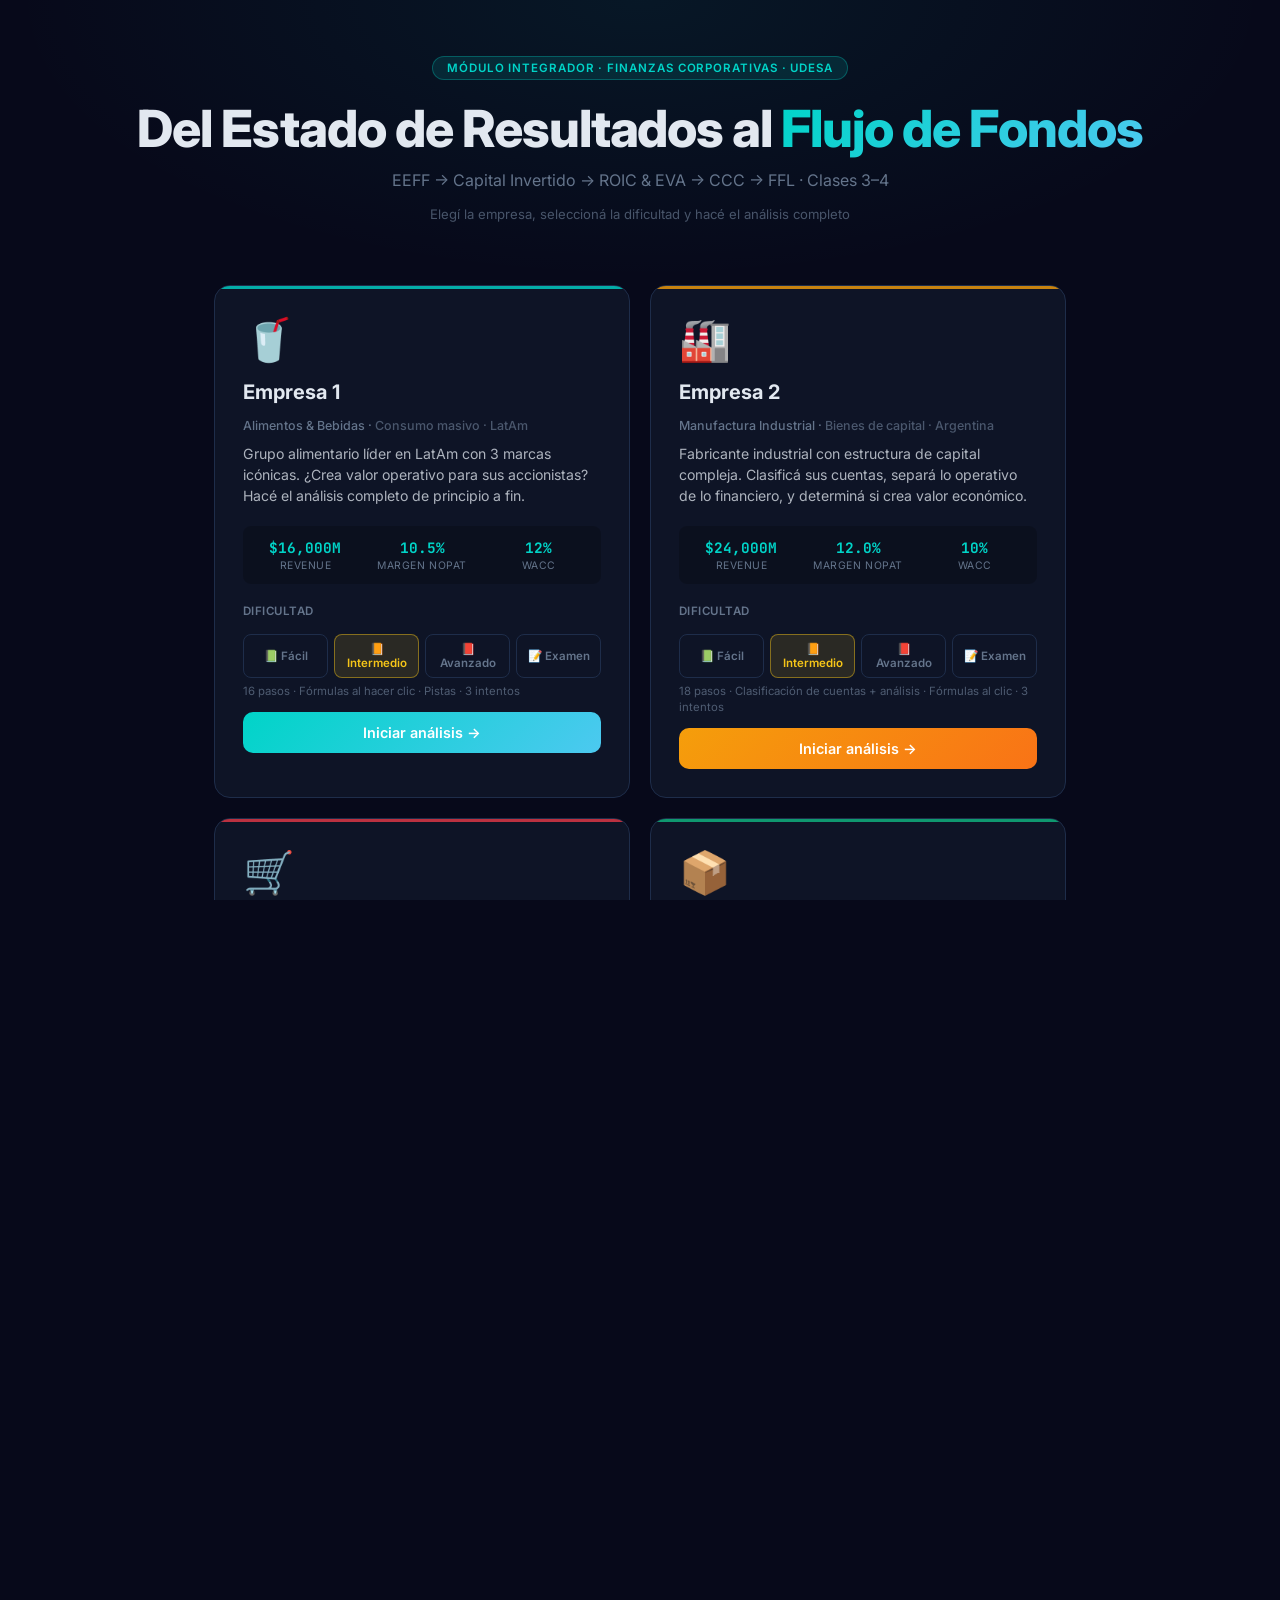
==== commit 5d66e1d4: "Add files via upload" ====
--- a/index.html
+++ b/index.html
@@ -18,6 +18,7 @@
     <h1>Del Estado de Resultados al <span>Flujo de Fondos</span></h1>
     <p>EEFF → Capital Invertido → ROIC &amp; EVA → CCC → FFL · Clases 3–4</p>
     <p class="sub">Elegí la empresa, seleccioná la dificultad y hacé el análisis completo</p>
+    <div id="progressSummary" style="margin-top:12px;font-size:.75rem;color:var(--muted)"></div>
   </div>
   <div class="cases-grid" id="casesGrid"></div>
 </div>
@@ -26,6 +27,7 @@
 <div id="gameScreen" class="screen">
   <div class="game-header">
     <button class="btn-back" onclick="confirmBack()">← Inicio</button>
+    <button class="btn-back" onclick="openGlossary()" style="white-space:nowrap;border-color:rgba(0,212,200,.3);color:var(--teal)">📖 Glosario</button>
     <div class="header-case">
       <span class="header-case-icon" id="hdrIcon"></span>
       <span class="header-case-name" id="hdrName"></span>
@@ -36,6 +38,12 @@
       <span class="step-label" id="stepLabel">Paso 1/14</span>
     </div>
     <div class="header-score">⭐ <span id="headerScore">0</span> pts</div>
+    <div id="examTimerWrap" style="display:none;align-items:center;gap:8px;min-width:140px">
+      <span id="examTimerLabel" style="font-family:'JetBrains Mono',monospace;font-size:.85rem;font-weight:700;color:var(--teal);white-space:nowrap">⏱️ 3:00</span>
+      <div style="flex:1;height:6px;background:var(--border);border-radius:3px;overflow:hidden;min-width:60px">
+        <div id="examTimerBar" style="height:100%;width:100%;border-radius:3px;background:var(--teal);transition:width .9s linear,background .3s"></div>
+      </div>
+    </div>
   </div>
   <div class="game-body">
     <div class="data-room" id="dataRoom"><div class="dr-title">📊 Data Room</div></div>
@@ -70,6 +78,7 @@
       <div class="score-rank" id="finalRank"></div>
       <div class="score-max" id="scoreMax"></div>
     </div>
+    <div id="examBreakdown" style="display:none;background:var(--card);border:1px solid var(--border);border-radius:16px;padding:24px;margin-bottom:28px"></div>
     <div class="results-actions">
       <button class="btn-another" onclick="startCase(state.currentCase.id)">Intentar de nuevo →</button>
       <button class="btn-home-results" onclick="showHome()">Volver al inicio</button>
@@ -77,6 +86,18 @@
   </div>
 </div>
 
+<!-- GLOSSARY PANEL -->
+<div id="glossaryPanel" class="glossary-panel">
+  <div class="glossary-header">
+    <span style="font-weight:700;font-size:1rem">📖 Glosario de Finanzas</span>
+    <button onclick="closeGlossary()" style="background:none;border:none;color:var(--muted);font-size:1.3rem;cursor:pointer;padding:4px 10px;line-height:1">✕</button>
+  </div>
+  <input type="text" id="glossarySearch" class="glossary-search" placeholder="Buscar: ROIC, NOF, CCC…" oninput="filterGlossary(this.value)">
+  <div id="glossaryList" class="glossary-list"></div>
+</div>
+<div id="glossaryOverlay" class="glossary-overlay" onclick="closeGlossary()"></div>
+
 <script src="game.js"></script>
+<script>renderGlossary();</script>
 </body>
 </html>
--- a/styles.css
+++ b/styles.css
@@ -229,3 +229,47 @@
 .mc-option.mc-wrong-locked{border-color:var(--red);opacity:.45;cursor:not-allowed}
 .mc-explanations{display:flex;flex-direction:column;gap:8px;margin-bottom:16px}
 .mc-exp{padding:10px 14px;border-radius:8px;font-size:.82rem;line-height:1.6;background:rgba(255,255,255,.04);border:1px solid var(--border);color:var(--text);display:none}
+
+.diff-pill.dp-e.active{background:rgba(139,92,246,.12);border-color:rgba(139,92,246,.45);color:#A78BFA}
+
+/* ── Glosario ────────────────────────────────────────────── */
+.glossary-panel{position:fixed;top:0;right:-420px;width:400px;max-width:95vw;height:100vh;background:var(--card);border-left:1px solid var(--border);z-index:1000;display:flex;flex-direction:column;transition:right .3s ease;overflow:hidden}
+.glossary-panel.open{right:0}
+.glossary-overlay{position:fixed;inset:0;background:rgba(0,0,0,.5);z-index:999;display:none;backdrop-filter:blur(2px)}
+
+.glossary-header{display:flex;justify-content:space-between;align-items:center;padding:16px 20px;border-bottom:1px solid var(--border);flex-shrink:0}
+.glossary-search{margin:12px 16px;padding:10px 14px;background:var(--card2);border:1px solid var(--border);border-radius:8px;color:var(--text);font-family:'Inter',sans-serif;font-size:.85rem;outline:none;flex-shrink:0}
+.glossary-search:focus{border-color:var(--teal)}
+.glossary-list{overflow-y:auto;flex:1;padding:0 16px 24px}
+.glossary-list::-webkit-scrollbar{width:4px}
+.glossary-list::-webkit-scrollbar-thumb{background:var(--border);border-radius:2px}
+.gloss-item{padding:14px 0;border-bottom:1px solid rgba(255,255,255,.05)}
+.gloss-item:last-child{border-bottom:none}
+.gloss-term{font-size:.85rem;font-weight:700;color:var(--teal);margin-bottom:5px}
+.gloss-def{font-size:.8rem;color:var(--text);opacity:.8;line-height:1.6}
+
+/* ── Glosario ────────────────────────────────────────────── */
+.glossary-header{display:flex;align-items:center;justify-content:space-between;padding:16px 20px;border-bottom:1px solid var(--border)}
+.glossary-title{font-weight:700;font-size:.95rem;color:var(--text)}
+.glossary-close{background:none;border:none;color:var(--muted);font-size:1.2rem;cursor:pointer;padding:4px 8px}
+.glossary-search{padding:12px 16px;border-bottom:1px solid var(--border)}
+.glossary-search input{width:100%;background:var(--bg);border:1px solid var(--border);border-radius:8px;padding:8px 12px;color:var(--text);font-family:'Inter',sans-serif;font-size:.82rem;outline:none}
+.glossary-search input:focus{border-color:var(--teal)}
+.glossary-list{overflow-y:auto;flex:1;padding:8px 0}
+.glossary-item{padding:12px 20px;border-bottom:1px solid rgba(255,255,255,.04);cursor:pointer;transition:background .15s}
+.glossary-item:hover{background:rgba(255,255,255,.03)}
+.glossary-term{font-size:.82rem;font-weight:700;color:var(--teal);margin-bottom:4px}
+.glossary-formula{font-family:'JetBrains Mono',monospace;font-size:.72rem;color:var(--blue);margin-bottom:4px}
+.glossary-def{font-size:.78rem;color:var(--text);opacity:.75;line-height:1.5}
+.glossary-tag{display:inline-block;font-size:.62rem;padding:2px 7px;border-radius:4px;margin-top:4px;font-weight:600;letter-spacing:.04em}
+.gtag-eeff{background:rgba(76,201,240,.12);color:var(--blue)}
+.gtag-capital{background:rgba(0,212,200,.12);color:var(--teal)}
+.gtag-roic{background:rgba(167,139,250,.12);color:var(--purple)}
+.gtag-ccc{background:rgba(245,197,24,.12);color:var(--yellow)}
+.gtag-flujo{background:rgba(34,197,94,.12);color:var(--green)}
+
+/* ── Progress Home Cards ─────────────────────────────────── */
+.case-progress-bar{height:4px;background:var(--border);border-radius:2px;margin:10px 0 4px;overflow:hidden}
+.case-progress-fill{height:100%;border-radius:2px;background:var(--accent-color);transition:width .4s}
+.case-progress-label{font-size:.68rem;color:var(--muted);margin-bottom:14px}
+.case-completed-badge{display:inline-flex;align-items:center;gap:5px;background:rgba(34,197,94,.1);border:1px solid rgba(34,197,94,.25);color:var(--green);font-size:.68rem;font-weight:700;padding:3px 10px;border-radius:20px;margin-bottom:10px}
